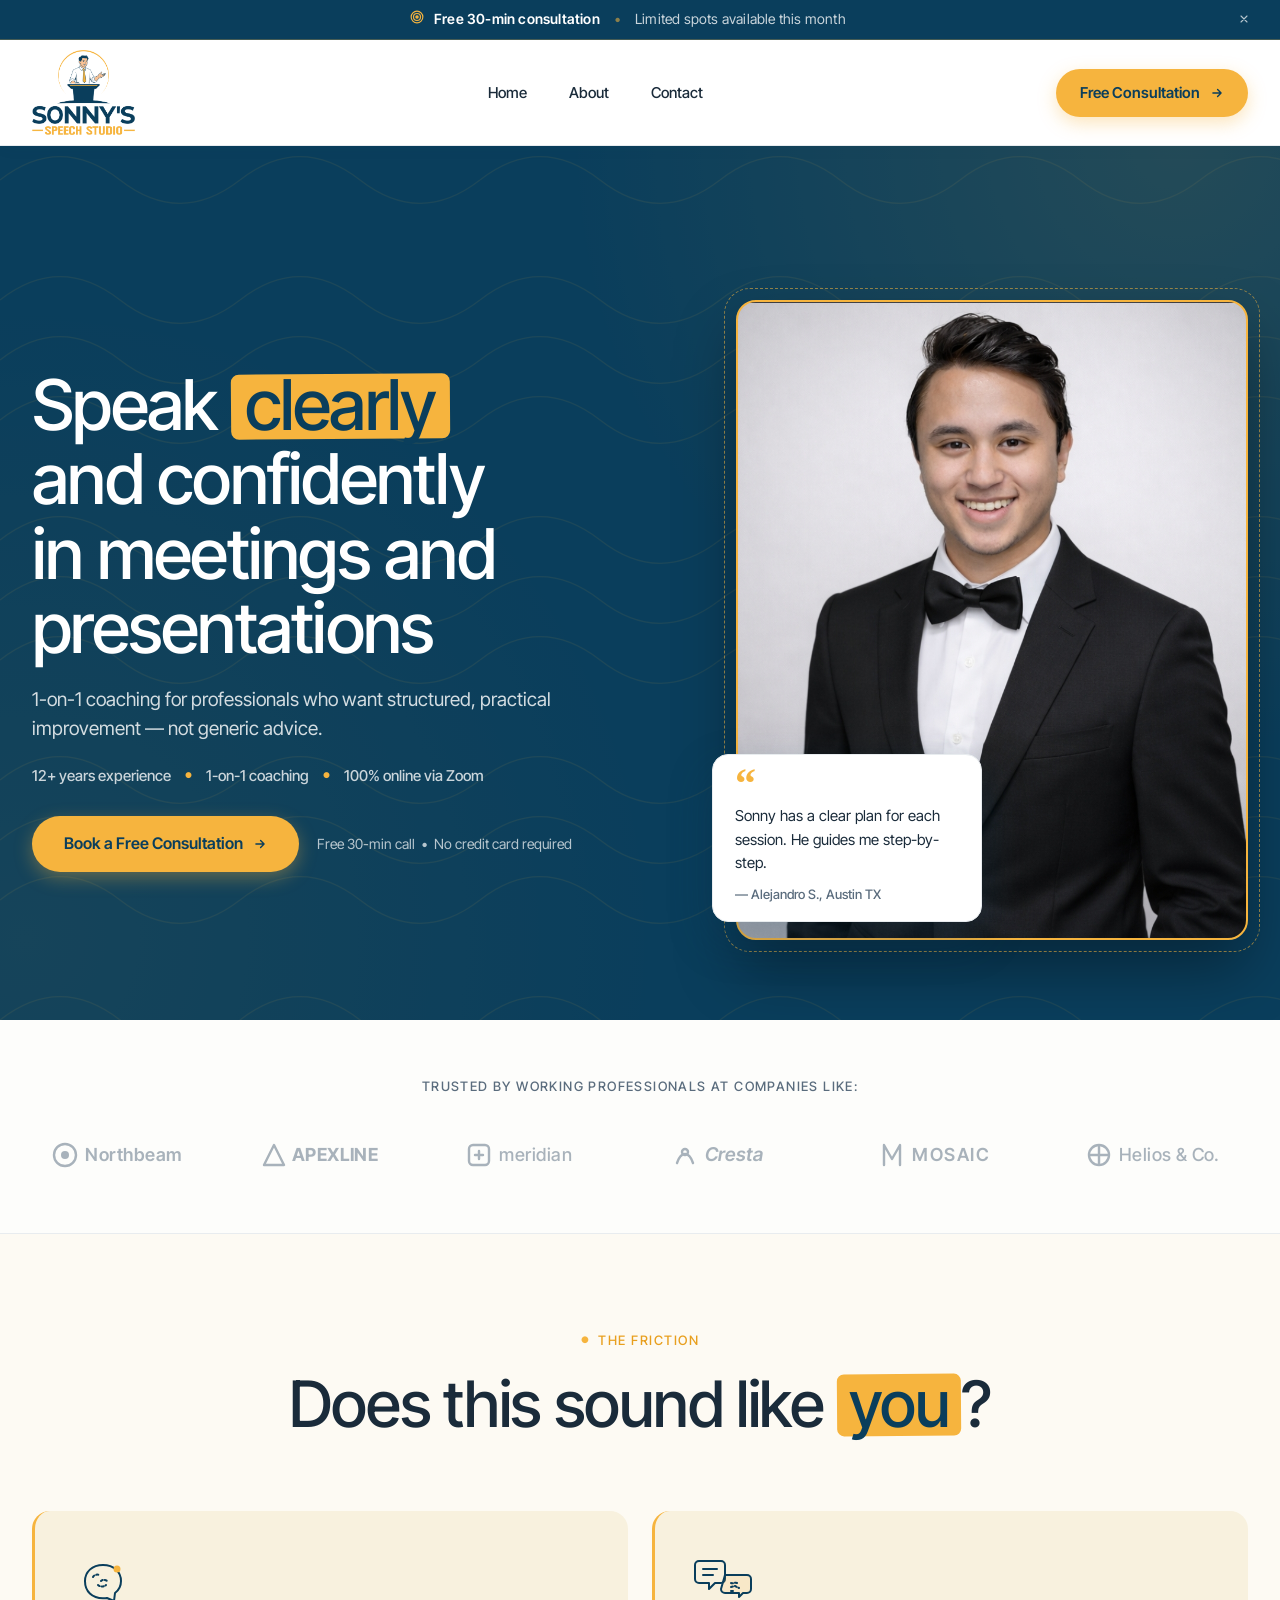
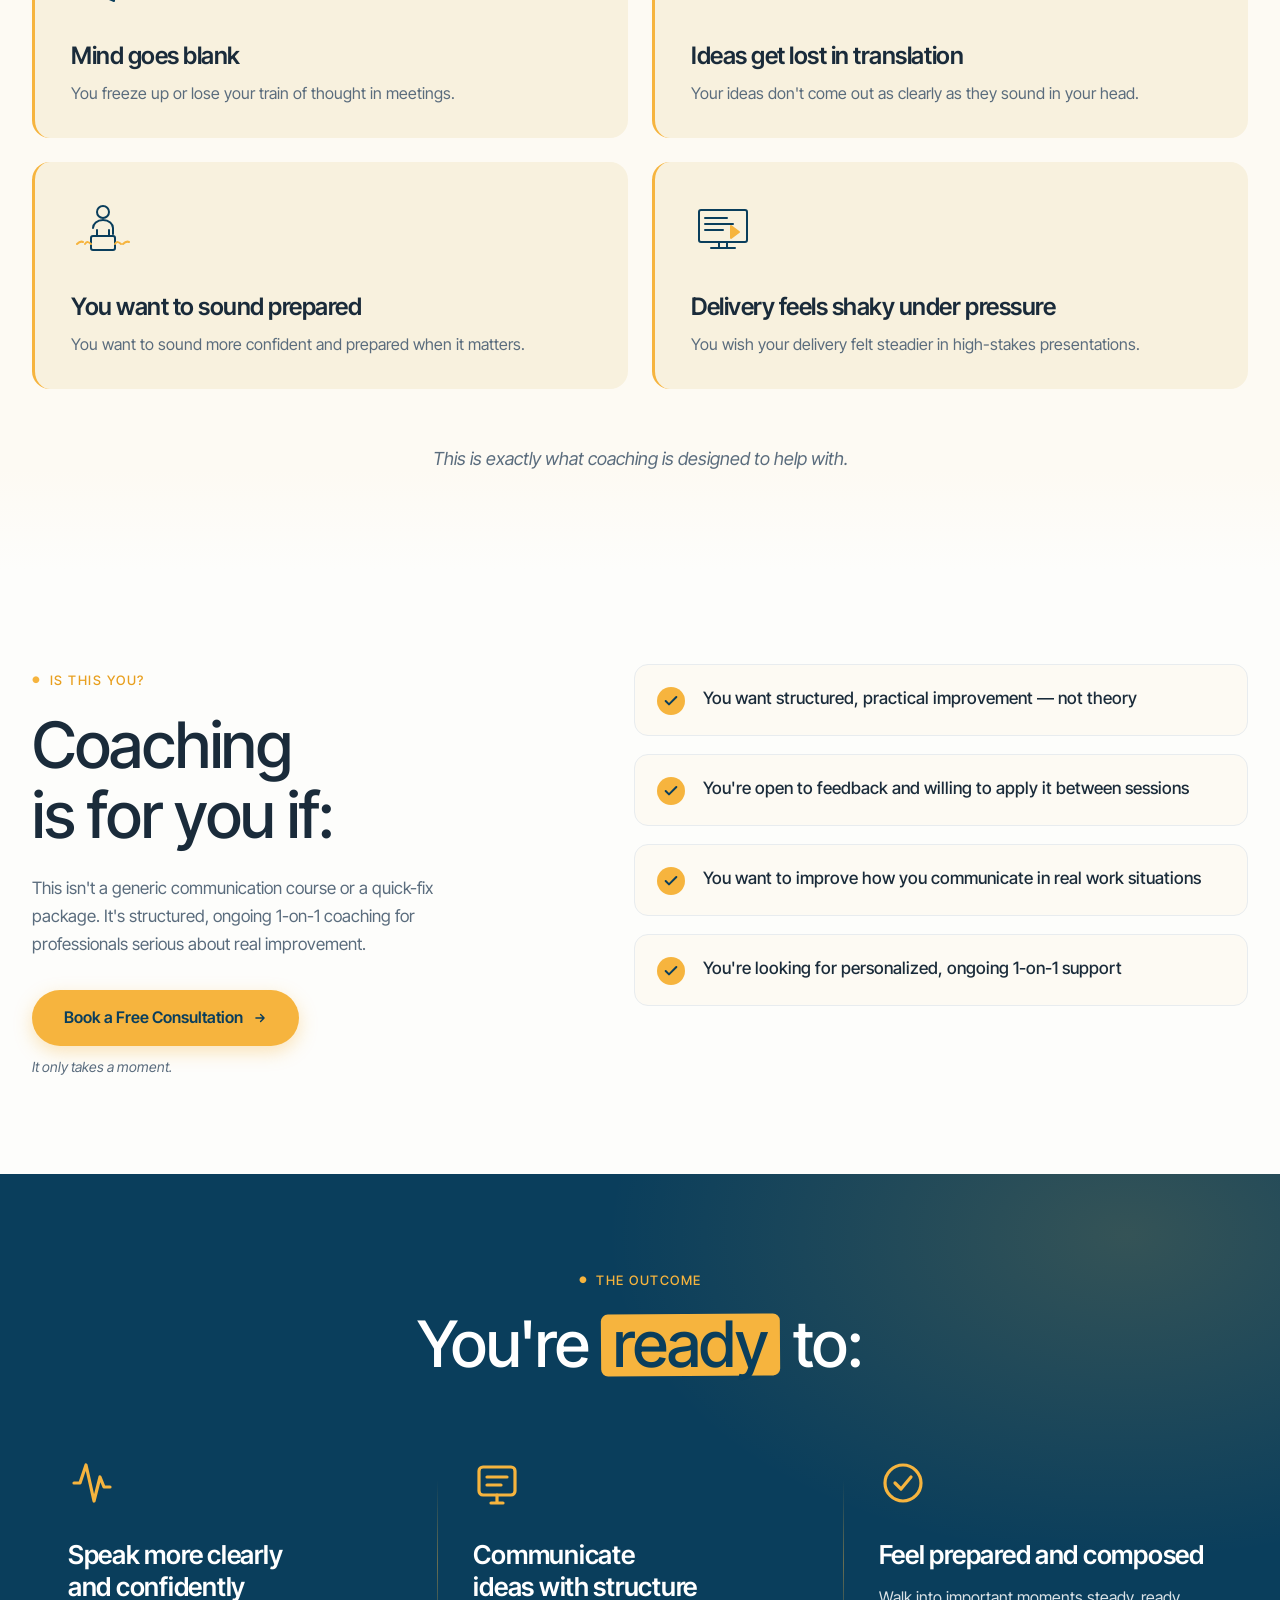
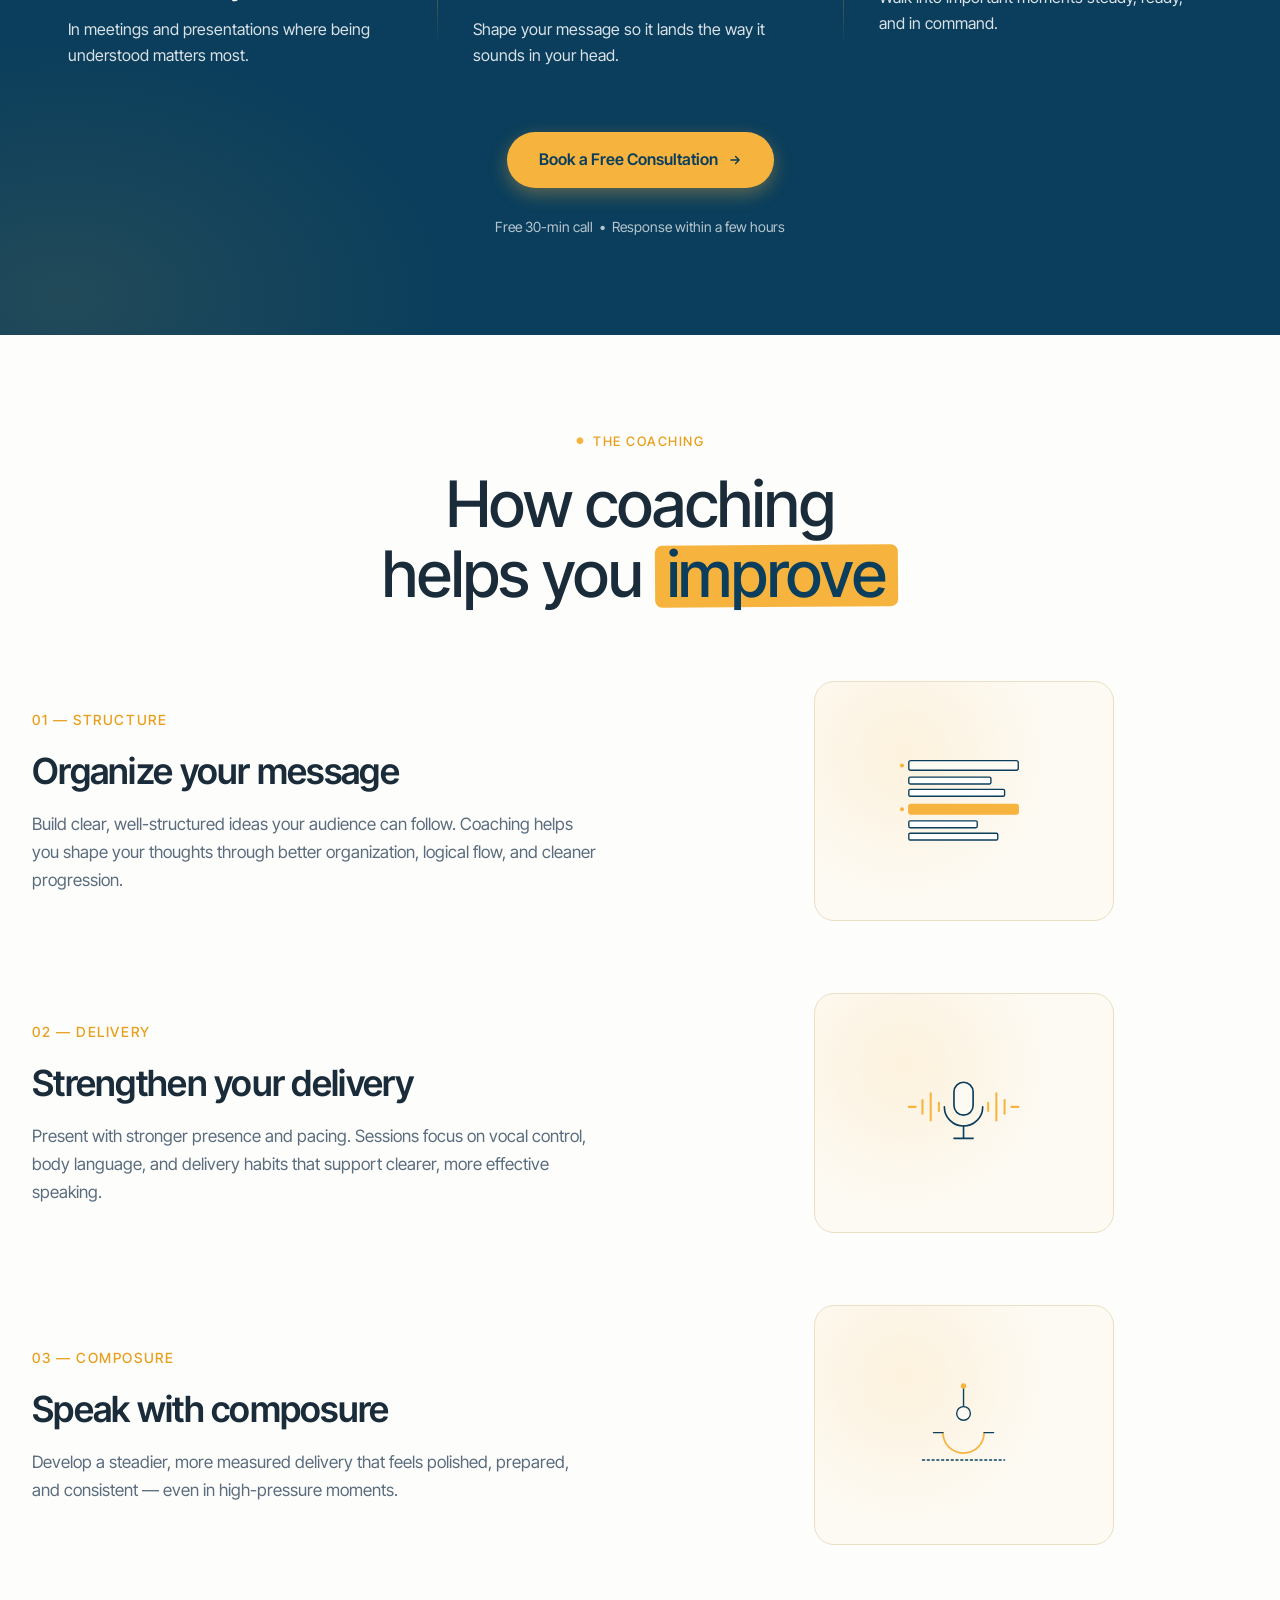
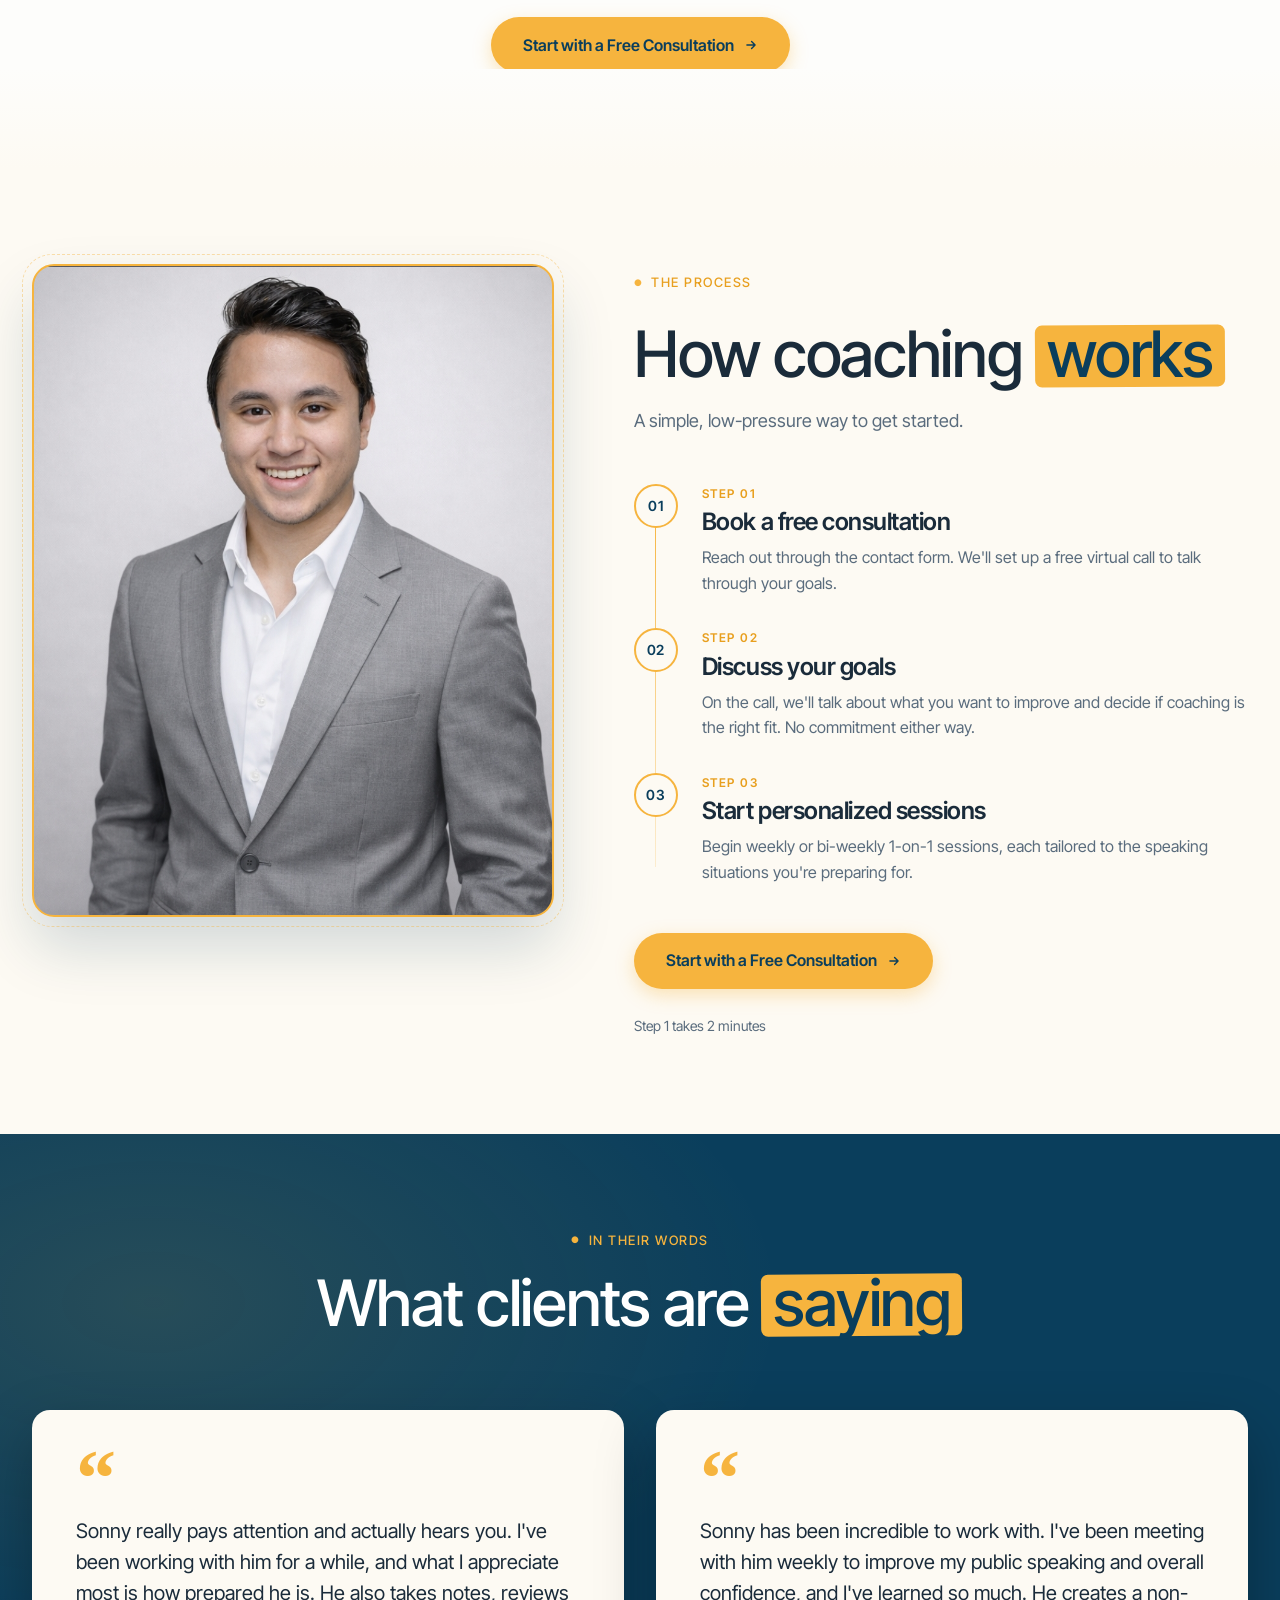
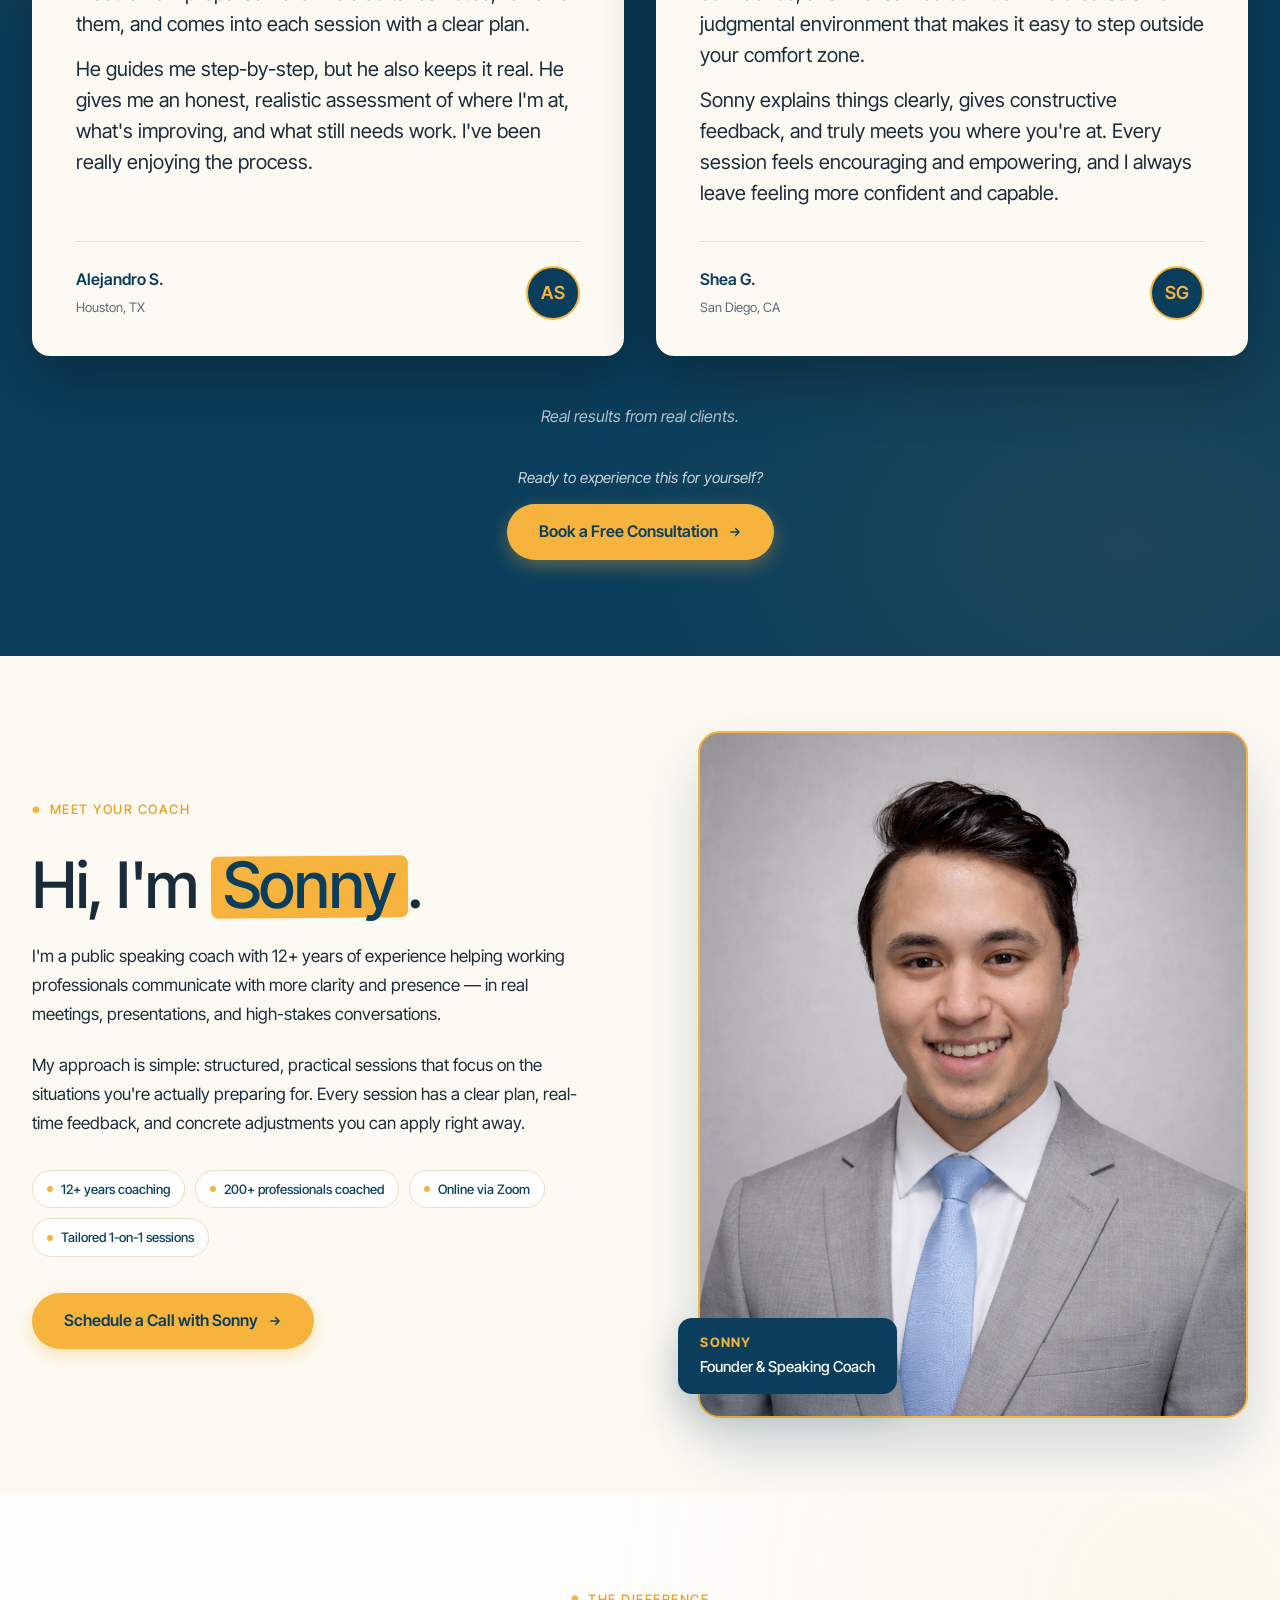
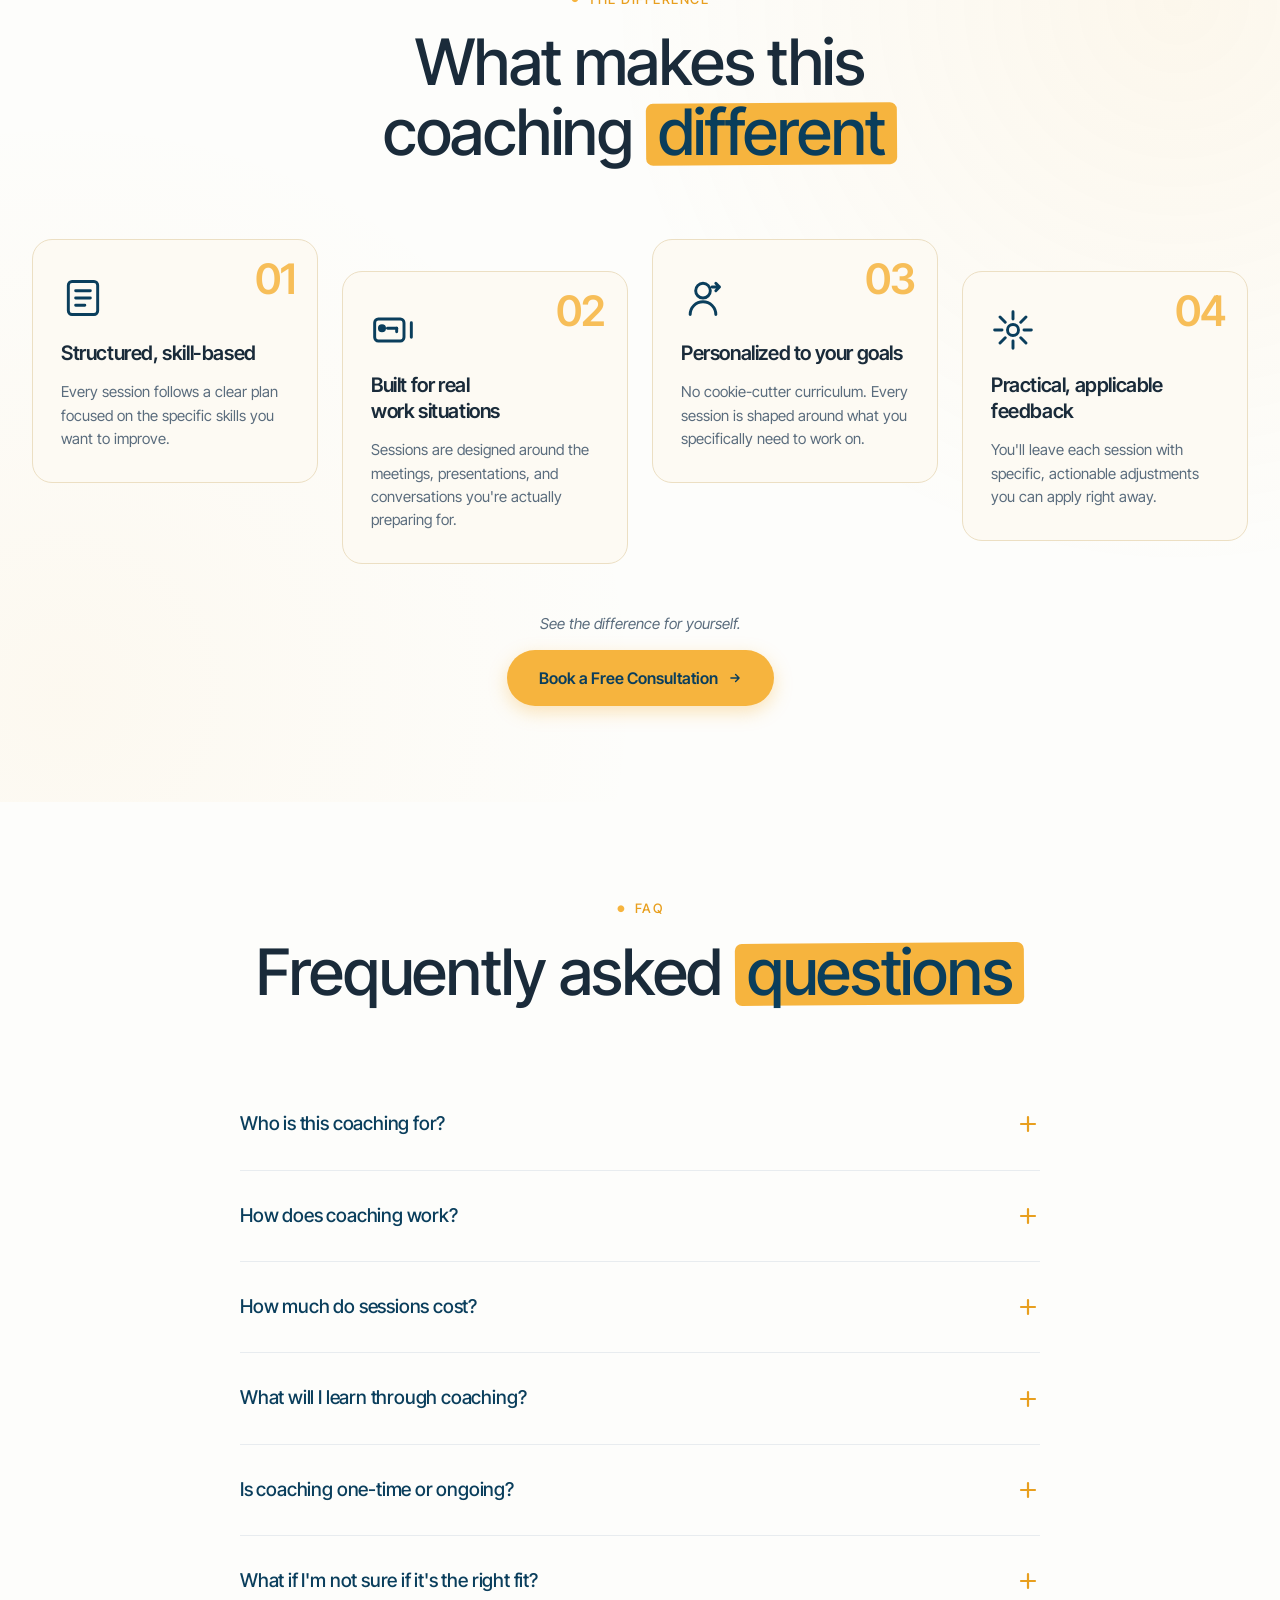
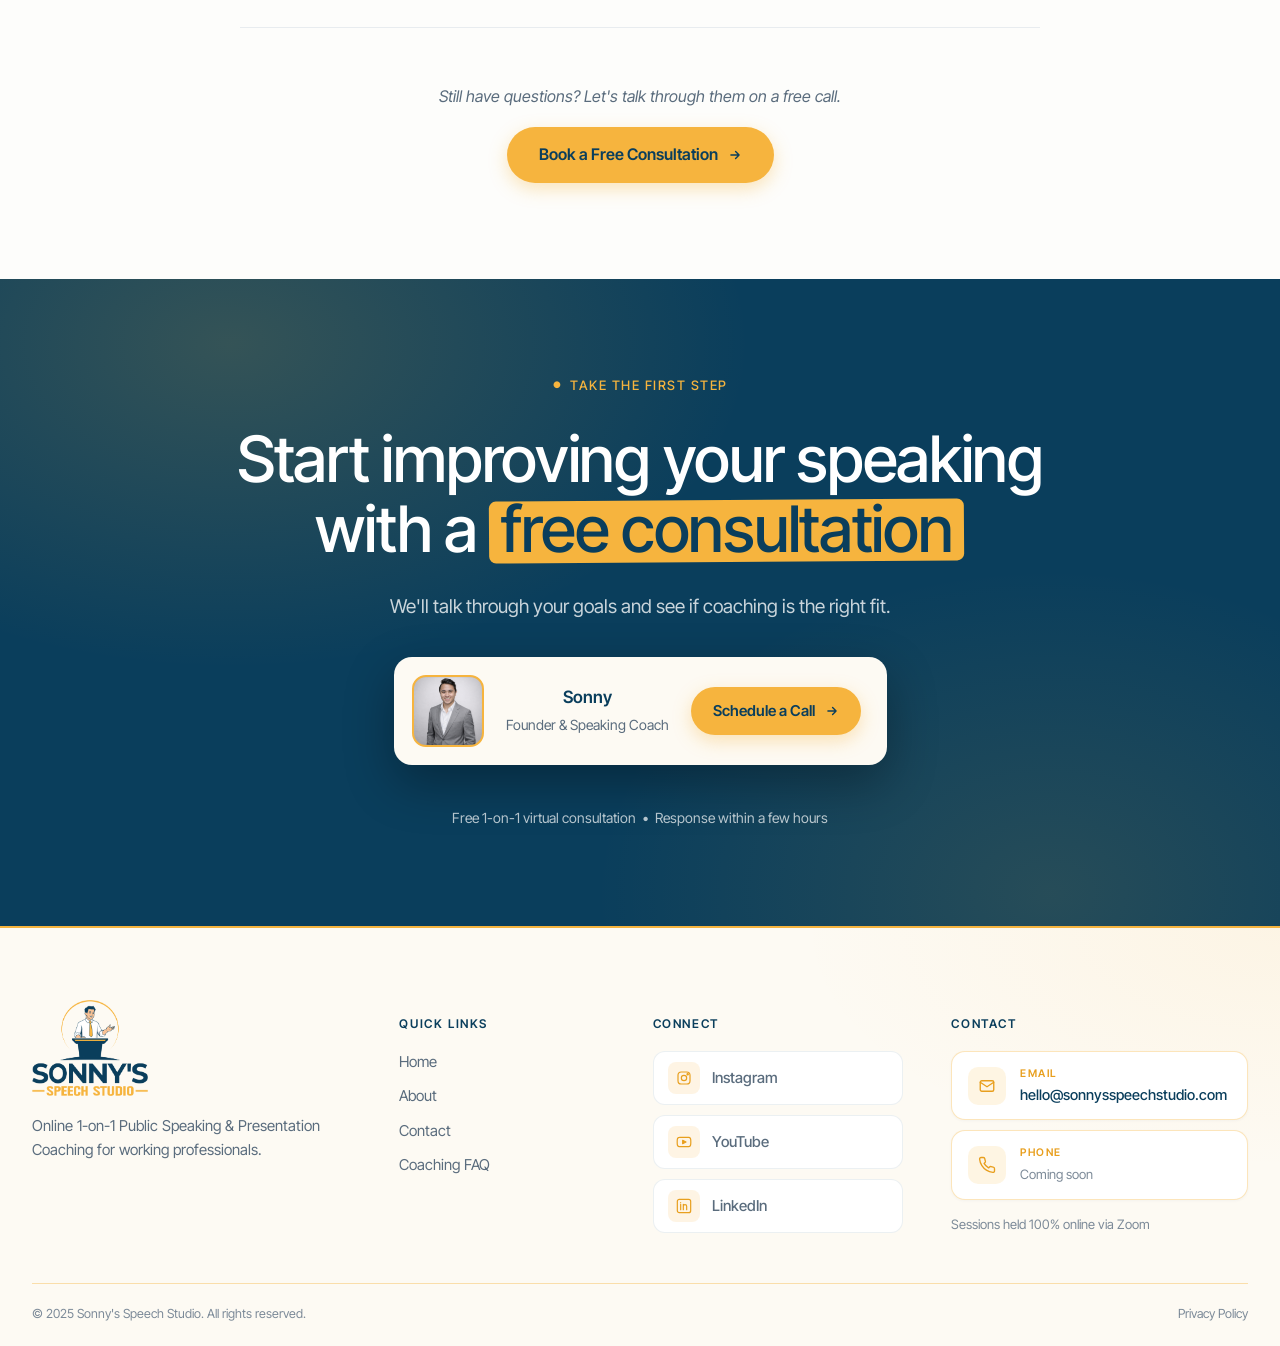
==== index.html @ c54df138 "Scope wrap top padding to hero only; add no-cache meta tags Co-Authored-By: Claude Opus 4.7 <noreply" ====
<!doctype html>
<html lang="en">
<head>
<meta charset="utf-8" />
<meta name="viewport" content="width=device-width, initial-scale=1" />
<meta http-equiv="Cache-Control" content="no-cache, no-store, must-revalidate" />
<meta http-equiv="Pragma" content="no-cache" />
<meta http-equiv="Expires" content="0" />
<title>Sonny's Speech Studio — 1-on-1 Online Public Speaking Coaching</title>
<meta name="description" content="1-on-1 online public speaking coaching for working professionals. Structured, practical sessions over Zoom. Book a free consultation." />

<!-- Favicons -->
<link rel="icon" type="image/png" href="assets/logo.png" />
<link rel="shortcut icon" type="image/png" href="assets/logo.png" />
<link rel="apple-touch-icon" href="assets/logo.png" />

<!-- Open Graph / Facebook -->
<meta property="og:type" content="website" />
<meta property="og:site_name" content="Sonny's Speech Studio" />
<meta property="og:title" content="Sonny's Speech Studio — 1-on-1 Online Public Speaking Coaching" />
<meta property="og:description" content="Speak clearly and confidently in meetings and presentations. 1-on-1 online coaching for professionals — structured, practical, 100% online via Zoom. Book a free 30-min consultation." />
<meta property="og:image" content="assets/sonny-tux.jpg" />
<meta property="og:image:width" content="1200" />
<meta property="og:image:height" content="630" />
<meta property="og:image:alt" content="Sonny — public speaking coach" />
<meta property="og:url" content="https://sonnysspeechstudio.com/" />

<!-- Twitter -->
<meta name="twitter:card" content="summary_large_image" />
<meta name="twitter:title" content="Sonny's Speech Studio — 1-on-1 Online Public Speaking Coaching" />
<meta name="twitter:description" content="Speak clearly and confidently in meetings and presentations. 1-on-1 online coaching for professionals — book a free 30-min consultation." />
<meta name="twitter:image" content="assets/sonny-tux.jpg" />
<meta name="twitter:image:alt" content="Sonny — public speaking coach" />

<meta name="theme-color" content="#0a3e5c" />

<link rel="preconnect" href="https://fonts.googleapis.com" />
<link rel="preconnect" href="https://fonts.gstatic.com" crossorigin />
<link href="https://fonts.googleapis.com/css2?family=Inter+Tight:wght@400;500;600;700&display=swap" rel="stylesheet" />
<style>
  /* ========================================================
     TOKENS
     ======================================================== */
  :root{
    --navy:#0a3e5c;
    --navy-deep:#072e45;
    --navy-warm:#0d425f;
    --gold:#f6b43e;
    --gold-deep:#e89f1e;
    --gold-soft:#fbd58a;
    --white:#fdfdfb;
    --cream:#fdfaf3;
    --cream-warm:#f8f1de;
    --text:#1a2b3a;
    --muted:#5a6c7d;
    --border:#e8ecef;
    --border-warm:#ecdfc3;
    --shadow-sm:0 1px 2px rgba(10,62,92,.05), 0 4px 14px rgba(10,62,92,.05);
    --shadow-md:0 6px 18px rgba(10,62,92,.08), 0 18px 50px rgba(10,62,92,.07);
    --shadow-lg:0 30px 70px rgba(10,62,92,.18);
    --radius:18px;
    --radius-lg:22px;
    --container:1280px;
    --section-py:96px;
  }

  /* ========================================================
     RESET / BASE
     ======================================================== */
  *{box-sizing:border-box}
  html{scroll-behavior:smooth}
  body{
    margin:0;
    font-family:"Inter Tight", Arial, sans-serif;
    color:var(--text);
    background:var(--white);
    font-size:17px;
    line-height:1.6;
    -webkit-font-smoothing:antialiased;
    text-rendering:optimizeLegibility;
  }
  img{max-width:100%;display:block}
  a{color:inherit;text-decoration:none}
  button{font-family:inherit;cursor:pointer;border:none;background:none;color:inherit}

  .wrap{max-width:var(--container);margin:0 auto;padding:0 32px;position:relative}
  .hero .wrap{padding-top:100px}
  section{padding:var(--section-py) 0;position:relative}
  .full-bleed{width:100vw;margin-left:calc(50% - 50vw);margin-right:calc(50% - 50vw)}

  /* Soft section-to-section transitions */
  .fade-to-cream{height:100px;background:linear-gradient(to bottom, var(--white), var(--cream));margin-top:-100px;margin-bottom:-1px;position:relative;z-index:1}
  .fade-to-white{height:100px;background:linear-gradient(to bottom, var(--cream), var(--white));margin-top:-100px;margin-bottom:-1px;position:relative;z-index:1}
  .fade-from-navy{height:80px;background:linear-gradient(to bottom, var(--navy), var(--white));margin-top:-1px;position:relative;z-index:1}
  .fade-to-navy{height:80px;background:linear-gradient(to bottom, var(--white), var(--navy));margin-bottom:-1px;position:relative;z-index:1}

  /* ========================================================
     TYPOGRAPHY
     ======================================================== */
  h1,h2,h3{font-weight:500;letter-spacing:-0.02em;color:var(--text);margin:0;text-wrap:balance}
  h1{font-size:70px;line-height:1.06;letter-spacing:-0.025em}
  h2{font-size:64px;line-height:70px}
  h3{font-size:32px;line-height:40px}
  p{margin:0}

  .eyebrow{
    display:inline-flex;align-items:center;gap:8px;
    font-size:13px;font-weight:500;color:var(--gold-deep);
    text-transform:uppercase;letter-spacing:1.5px;
  }
  .eyebrow::before{content:"●";color:var(--gold);font-size:9px}
  .eyebrow.on-navy{color:var(--gold)}
  .eyebrow.on-navy::before{color:var(--gold)}

  /* The signature gold highlight block behind key words */
  .hl{
    position:relative;display:inline-block;
    color:var(--navy);
    padding:2px 10px;
    z-index:0;
    isolation:isolate;
  }
  .hl::before{
    content:"";position:absolute;inset:6% 0 6% 0;
    background:var(--gold);
    border-radius:6px;
    z-index:-1;
    transform:rotate(-0.4deg);
  }
  h1 .hl{padding:0 14px}
  h1 .hl::before{inset:8% 0 4% 0;border-radius:8px}
  h2 .hl{padding:0 12px}
  h2 .hl::before{inset:8% 0 4% 0;border-radius:7px}
  /* When highlight sits inside a navy headline, force navy text on gold */
  .on-navy .hl{color:var(--navy)}

  /* Section header common */
  .section-head{display:flex;flex-direction:column;align-items:center;gap:18px;max-width:840px;margin:0 auto 72px;text-align:center}
  .section-head.left{align-items:flex-start;text-align:left;margin:0 0 64px}
  .section-head .lead{color:var(--muted);font-size:18px;line-height:1.6;max-width:680px}
  .section-head.left .lead{margin-left:0}
  .section-head.on-navy h2{color:#fff}
  .section-head.on-navy .lead{color:rgba(255,255,255,.78)}

  /* ========================================================
     BUTTONS — gold pill, consistent everywhere
     ======================================================== */
  .btn{
    display:inline-flex;align-items:center;gap:10px;
    background:var(--gold);color:var(--navy);
    font-weight:600;font-size:16px;
    padding:0 32px;height:56px;
    border-radius:999px;
    transition:transform .2s ease, background .2s ease, box-shadow .2s ease;
    box-shadow:0 6px 18px rgba(246,180,62,.35);
    white-space:nowrap;
  }
  .btn:hover{background:var(--gold-deep);transform:scale(1.02);box-shadow:0 10px 24px rgba(246,180,62,.4)}
  .btn .arrow{transition:transform .2s ease}
  .btn:hover .arrow{transform:translateX(3px)}
  .btn-ghost{
    display:inline-flex;align-items:center;gap:8px;
    color:var(--navy);font-weight:500;font-size:15px;
    padding:14px 22px;border-radius:999px;
    transition:background .2s ease;
  }
  .btn-ghost:hover{background:rgba(246,180,62,.12)}
  .btn-ghost.on-navy{color:#fff}
  .btn-ghost.on-navy:hover{background:rgba(246,180,62,.18)}

  .reassure{font-size:14px;color:var(--muted);margin-top:14px}
  .reassure.on-navy{color:rgba(255,255,255,.7)}

  /* ========================================================
     ANNOUNCEMENT BAR
     ======================================================== */
  .announce{
    position:fixed;top:0;left:0;right:0;z-index:60;
    background:var(--navy);color:#fff;
    height:40px;
    display:flex;align-items:center;justify-content:center;
    font-size:14px;letter-spacing:.2px;
    border-bottom:1px solid rgba(246,180,62,.25);
    transition:transform .3s ease;
  }
  .announce.hidden{transform:translateY(-100%)}
  .announce-inner{
    max-width:var(--container);width:100%;
    padding:0 56px 0 32px;position:relative;
    display:flex;align-items:center;justify-content:center;gap:10px;
  }
  .announce .pin{color:var(--gold);font-size:14px}
  .announce strong{font-weight:600;color:#fff}
  .announce .sep{color:rgba(246,180,62,.55);margin:0 4px}
  .announce .muted{color:rgba(255,255,255,.78)}
  .announce .close{
    position:absolute;right:24px;top:50%;transform:translateY(-50%);
    width:24px;height:24px;border-radius:50%;
    color:rgba(255,255,255,.7);
    display:inline-flex;align-items:center;justify-content:center;
    transition:background .2s ease, color .2s ease;
  }
  .announce .close:hover{background:rgba(255,255,255,.08);color:#fff}

  /* ========================================================
     HEADER
     ======================================================== */
  .site-header{
    position:fixed;top:40px;left:0;right:0;z-index:50;
    background:#fff;
    border-bottom:1px solid var(--border);
    box-shadow:0 1px 16px rgba(10,62,92,.05);
    transition:top .3s ease;
  }
  body.announce-closed .site-header{top:0}
  .site-header .nav-links a{color:var(--text)}
  .site-header .nav-links a:hover{background:rgba(246,180,62,.18)}
  .header-inner{
    max-width:var(--container);margin:0 auto;padding:10px 32px;
    display:flex;align-items:center;justify-content:space-between;gap:24px;
  }
  .brand{display:flex;align-items:center}
  .brand img{height:85px;width:auto;display:block}
  .nav-links{display:flex;align-items:center;gap:6px}
  .nav-links a{
    padding:10px 18px;border-radius:999px;
    font-size:15px;font-weight:500;color:var(--navy);
    transition:background .2s ease, color .2s ease;
  }
  .nav-links a:hover{background:rgba(246,180,62,.18);color:var(--navy)}
  .nav-cta .btn{height:48px;font-size:15px;padding:0 24px}

  /* ========================================================
     1 — HERO (navy)
     ======================================================== */
  .hero{
    min-height:100vh;
    padding-top:200px;padding-bottom:80px;
    background:var(--navy);
    display:flex;align-items:center;
    color:#fff;
    position:relative;
    overflow:hidden;
  }
  /* Subtle gold wavy line pattern on navy */
  .hero::before{
    content:"";position:absolute;inset:0;
    background-image:
      radial-gradient(circle at 92% 14%, rgba(246,180,62,.22), transparent 42%),
      radial-gradient(circle at 2% 92%, rgba(246,180,62,.10), transparent 42%),
      url("data:image/svg+xml;utf8,<svg xmlns='http://www.w3.org/2000/svg' width='180' height='180' viewBox='0 0 180 180'><path d='M0 90 Q45 55 90 90 T180 90' fill='none' stroke='%23f6b43e' stroke-width='1' opacity='0.16'/><path d='M0 135 Q45 100 90 135 T180 135' fill='none' stroke='%23f6b43e' stroke-width='1' opacity='0.16'/><path d='M0 45 Q45 10 90 45 T180 45' fill='none' stroke='%23f6b43e' stroke-width='1' opacity='0.16'/></svg>");
    background-size:auto, auto, 240px 240px;
    opacity:.5;
    pointer-events:none;
  }
  .hero-grid{
    display:grid;grid-template-columns:1.25fr 1fr;
    gap:64px;align-items:center;
    position:relative;z-index:1;
  }
  .hero-content{display:flex;flex-direction:column;gap:20px;max-width:720px}
  .hero h1{color:#fff}
  .hero .sub{font-size:19px;line-height:1.55;color:rgba(255,255,255,.82);max-width:560px}
  .hero .stars-row .label{color:#fff}
  .hero .hero-trust{color:rgba(255,255,255,.78)}
  .hero .hero-cta .reassure{color:rgba(255,255,255,.7)}
  .hero-trust{
    display:flex;align-items:center;gap:14px;flex-wrap:wrap;
    color:var(--muted);font-size:15px;font-weight:500;
  }
  .hero-trust .dot{color:var(--gold);font-size:8px}
  .stars-row{
    display:flex;align-items:center;gap:12px;
    padding-top:6px;
  }
  .stars{display:inline-flex;gap:2px}
  .star{width:18px;height:18px;color:var(--gold)}
  .stars-row .label{font-size:15px;color:var(--text);font-weight:500}
  .stars-row .label b{font-weight:600}
  .hero-cta{display:flex;align-items:center;gap:18px;flex-wrap:wrap;margin-top:8px}
  .hero-cta .reassure{margin-top:0}

  .hero-photo-col{position:relative;display:flex;justify-content:right}
  .hero-photo{
    width:100%;max-width:520px;aspect-ratio:4/5;
    border-radius:20px;
    border:2px solid var(--gold);
    box-shadow:0 30px 60px rgba(0,0,0,.35);
    background-image:url("assets/sonny-tux.jpg");
    background-size:cover;background-position:center 22%;
    position:relative;
  }
  .hero-photo::after{
    content:"";position:absolute;inset:-14px;
    border-radius:26px;border:1px dashed rgba(246,180,62,.55);
    pointer-events:none;
  }
  .hero-quote{
    position:absolute;left:-24px;bottom:18px;
    background:#fff;border-radius:16px;
    box-shadow:0 18px 44px rgba(10,62,92,.28);
    padding:18px 22px 16px;
    max-width:270px;
    border:1px solid var(--border);
  }
  .hero-quote .qmark{
    font-family:Georgia, serif;color:var(--gold);
    font-size:42px;line-height:0.5;font-weight:700;
    display:block;margin-bottom:10px;
  }
  .hero-quote p{font-size:15px;line-height:1.55;color:var(--text)}
  .hero-quote cite{
    display:block;margin-top:10px;font-style:normal;
    font-size:13px;color:var(--muted);font-weight:500;
  }

  /* ========================================================
     1.5 — SOCIAL PROOF STRIP (logo grid)
     ======================================================== */
  .strip{
    padding:56px 0;
    background:var(--white);
    border-bottom:1px solid var(--border);
  }
  .strip-head{
    text-align:center;
    color:var(--muted);font-size:13px;font-weight:500;
    text-transform:uppercase;letter-spacing:1.4px;
    margin-bottom:36px;
  }
  .logo-row{
    display:grid;grid-template-columns:repeat(6, 1fr);
    gap:24px;align-items:center;
  }
  .logo-mark{
    display:flex;align-items:center;justify-content:center;
    height:44px;
    color:#9aa6b0;
    opacity:.85;
    transition:opacity .2s ease, color .2s ease;
  }
  .logo-mark:hover{opacity:1;color:var(--navy)}
  .logo-mark svg{height:100%;width:auto;max-width:160px}

  /* ========================================================
     2 — PROBLEM
     ======================================================== */
  .problem{background:var(--cream)}
  .problem-grid{
    display:grid;grid-template-columns:repeat(2, 1fr);gap:24px;
    margin-top:8px;
  }
  .pain{
    background:var(--cream-warm);
    border-radius:var(--radius);
    padding:36px 36px 32px;
    position:relative;
    border-left:3px solid var(--gold);
    transition:transform .25s ease, box-shadow .25s ease;
  }
  .pain:hover{transform:translateY(-4px);box-shadow:var(--shadow-md)}
  .pain-icon{
    width:64px;height:64px;color:var(--navy);
    margin-bottom:22px;
  }
  .pain h3{font-size:24px;line-height:30px;font-weight:600;margin-bottom:10px}
  .pain p{font-size:16px;color:var(--muted);line-height:1.55}
  .closer{
    text-align:center;margin-top:56px;
    font-style:italic;color:var(--muted);font-size:18px;
  }

  /* ========================================================
     3 — AUDIENCE FIT
     ======================================================== */
  .fit{background:var(--white)}
  .fit-grid{display:grid;grid-template-columns:0.85fr 1fr;gap:80px;align-items:flex-start}
  .fit-left h2{margin-bottom:24px}
  .fit-left .lead{font-size:17px;line-height:1.65;color:var(--muted);max-width:420px}
  .fit-cta{margin-top:32px;display:flex;flex-direction:column;align-items:flex-start;gap:10px}
  .fit-cta .ask{font-style:italic;color:var(--muted);font-size:14px}
  .fit-list{list-style:none;padding:0;margin:0;display:flex;flex-direction:column;gap:18px}
  .fit-list li{
    display:flex;align-items:flex-start;gap:18px;
    padding:20px 22px;
    background:var(--cream);border-radius:14px;
    border:1px solid var(--border);
  }
  .fit-list .check{
    flex-shrink:0;width:28px;height:28px;border-radius:50%;
    background:var(--gold);color:var(--navy);
    display:inline-flex;align-items:center;justify-content:center;
    margin-top:2px;
  }
  .fit-list .check svg{width:16px;height:16px}
  .fit-list span.txt{font-size:17px;line-height:1.55;color:var(--text);font-weight:500}

  /* ========================================================
     4 — YOU'RE READY TO (navy)
     ======================================================== */
  .ready{
    background:var(--navy);
    color:#fff;
    min-height:700px;
    display:flex;align-items:center;
    position:relative;overflow:hidden;
  }
  .ready::before{
    content:"";position:absolute;inset:0;
    background:
      radial-gradient(800px 500px at 88% 8%, rgba(246,180,62,.18), transparent 65%),
      radial-gradient(600px 400px at 5% 95%, rgba(246,180,62,.10), transparent 65%);
    pointer-events:none;
  }
  .ready .wrap{position:relative;z-index:1}
  .ready-cols{
    display:grid;grid-template-columns:repeat(3, 1fr);
    gap:0;
    margin:80px 0 64px;
  }
  .ready-col{
    padding:0 36px;
    position:relative;
  }
  .ready-col + .ready-col::before{
    content:"";position:absolute;left:0;top:10%;bottom:10%;
    width:1px;background:linear-gradient(to bottom, transparent, rgba(246,180,62,.4), transparent);
  }
  .ready-icon{width:48px;height:48px;color:var(--gold);margin-bottom:24px}
  .ready-col h3{color:#fff;font-size:26px;line-height:32px;font-weight:600;margin-bottom:14px;letter-spacing:-0.01em}
  .ready-col p{color:rgba(255,255,255,.85);font-size:16px;line-height:1.6}
  .ready-cta{display:flex;flex-direction:column;align-items:center;gap:14px}

  /* ========================================================
     5 — HOW COACHING HELPS (zigzag)
     ======================================================== */
  .helps{background:var(--white);overflow:hidden}
  .zig{
    display:grid;grid-template-columns:1fr 1fr;
    gap:80px;align-items:center;
    margin:72px 0;
  }
  .zig:first-of-type{margin-top:0}
  .zig:last-of-type{margin-bottom:32px}
  .zig.flip .zig-text{order:1}
  .zig.flip .zig-visual{order:2}
  .zig-text{display:flex;flex-direction:column;gap:18px}
  .zig-text .num{
    font-size:14px;font-weight:500;color:var(--gold-deep);
    letter-spacing:1.6px;text-transform:uppercase;
  }
  .zig-text h3{font-size:36px;line-height:42px;font-weight:600}
  .zig-text p{font-size:17px;line-height:1.65;color:var(--muted)}
  .zig-visual{
    aspect-ratio:5/4;
    max-width:300px;
    margin:0 auto;
    width:100%;
    background:var(--cream);
    border-radius:20px;
    display:flex;align-items:center;justify-content:center;
    border:1px solid var(--border-warm);
    position:relative;overflow:hidden;
  }
  .zig-visual::before{
    content:"";position:absolute;inset:0;
    background:radial-gradient(circle at 30% 30%, rgba(246,180,62,.12), transparent 55%);
  }
  .zig-visual svg{width:46%;height:46%;position:relative;z-index:1}
  .helps-cta{display:flex;justify-content:center;margin-top:32px}

  /* ========================================================
     6 — HOW IT WORKS (photo + timeline)
     ======================================================== */
  .works{background:var(--cream);overflow:hidden}
  .works-grid{display:grid;grid-template-columns:0.85fr 1fr;gap:80px;align-items:flex-start}
  .works-photo{
    width:100%;aspect-ratio:4/5;
    border-radius:22px;
    background-image:url("assets/sonny-no-tie.jpg");
    background-size:cover;background-position:center 18%;
    box-shadow:0 30px 60px rgba(10,62,92,.18);
    border:2px solid var(--gold);
    position:relative;
  }
  .works-photo::after{
    content:"";position:absolute;inset:-12px;
    border-radius:30px;border:1px dashed rgba(246,180,62,.4);
    pointer-events:none;
  }
  .works-right{padding-top:8px}
  .works-right .section-head{margin-bottom:48px}
  .timeline{
    position:relative;display:flex;flex-direction:column;gap:32px;
    padding-left:0;
  }
  .timeline::before{
    content:"";position:absolute;left:21px;top:18px;bottom:18px;
    width:1px;background:linear-gradient(to bottom, var(--gold), rgba(246,180,62,.2));
  }
  .step{display:grid;grid-template-columns:auto 1fr;gap:24px;align-items:flex-start;position:relative}
  .step-bullet{
    width:44px;height:44px;border-radius:50%;
    background:var(--cream);
    border:2px solid var(--gold);
    color:var(--navy);
    display:inline-flex;align-items:center;justify-content:center;
    font-weight:600;font-size:14px;letter-spacing:.5px;
    position:relative;z-index:1;
  }
  .step-body .step-num{
    font-size:12px;font-weight:600;color:var(--gold-deep);
    letter-spacing:1.5px;text-transform:uppercase;
    margin-bottom:4px;display:block;
  }
  .step-body h3{font-size:24px;line-height:30px;font-weight:600;margin-bottom:8px}
  .step-body p{font-size:16px;line-height:1.6;color:var(--muted)}
  .works-cta{margin-top:48px;display:flex;flex-direction:column;align-items:flex-start;gap:12px}

  /* ========================================================
     7 — TESTIMONIALS (navy, 2-up cream cards)
     ======================================================== */
  .voices{
    background:var(--navy);color:#fff;
    position:relative;overflow:hidden;
  }
  .voices::before{
    content:"";position:absolute;inset:0;
    background:
      radial-gradient(900px 500px at 12% 15%, rgba(246,180,62,.12), transparent 70%),
      radial-gradient(800px 500px at 88% 90%, rgba(246,180,62,.08), transparent 70%);
    pointer-events:none;
  }
  .voices .wrap{position:relative;z-index:1}
  .voices .section-head h2{color:#fff}

  .voice-grid-2{display:grid;grid-template-columns:repeat(2, 1fr);gap:32px}
  .v-card{
    background:var(--cream);color:var(--text);
    border-radius:18px;
    padding:48px 44px 36px;
    box-shadow:0 24px 60px rgba(0,0,0,.28);
    display:flex;flex-direction:column;
    position:relative;
  }
  .v-card .qmark{
    font-family:Georgia, serif;color:var(--gold);
    font-size:80px;line-height:0.5;font-weight:700;
    display:block;margin-bottom:18px;
  }
  .v-card blockquote{
    margin:0;font-size:20px;line-height:1.55;color:var(--text);
    font-weight:400;
    flex-grow:1;
  }
  .v-card blockquote p + p{margin-top:14px}
  .v-card .v-foot{
    margin-top:32px;padding-top:24px;
    border-top:1px solid rgba(246,180,62,.45);
    display:flex;align-items:center;justify-content:space-between;gap:16px;
  }
  .v-card .who b{display:block;color:var(--navy);font-weight:600;font-size:16px}
  .v-card .who span{color:var(--muted);font-size:13px}
  .v-card .avatar{
    width:54px;height:54px;border-radius:50%;
    background:var(--navy);
    color:var(--gold);
    display:inline-flex;align-items:center;justify-content:center;
    font-weight:600;font-size:18px;letter-spacing:.5px;
    border:2px solid var(--gold);
    flex-shrink:0;
  }
  .voices-foot{
    text-align:center;margin-top:48px;
    color:rgba(255,255,255,.7);font-style:italic;font-size:16px;
  }
  .voices-cta{
    margin-top:36px;display:flex;flex-direction:column;align-items:center;gap:14px;
  }
  .voices-cta .ask{
    color:rgba(255,255,255,.78);font-style:italic;font-size:15px;margin:0;
  }
  .diff-cta{
    margin-top:48px;display:flex;flex-direction:column;align-items:center;gap:14px;
  }
  .diff-cta .ask{
    color:var(--muted);font-style:italic;font-size:15px;margin:0;
  }

  /* ========================================================
     8 — MEET SONNY
     ======================================================== */
  .meet{background:var(--cream);padding:calc(var(--section-py) * 0.78) 0}
  .meet-grid{display:grid;grid-template-columns:1fr 0.95fr;gap:88px;align-items:center}
  .meet-left{display:flex;flex-direction:column;gap:22px;max-width:560px}
  .meet-left h2{font-size:64px;line-height:70px}
  .meet-left p{font-size:17px;line-height:1.7;color:var(--text)}
  .meet-cred{
    display:flex;flex-wrap:wrap;gap:10px;margin-top:10px;
  }
  .meet-cred .chip{
    display:inline-flex;align-items:center;gap:8px;
    padding:8px 14px;
    background:#fff;border:1px solid var(--border-warm);
    border-radius:999px;
    font-size:13px;font-weight:500;color:var(--navy);
  }
  .meet-cred .chip::before{content:"";width:6px;height:6px;border-radius:50%;background:var(--gold)}
  .meet-photo-wrap{position:relative}
  .meet-photo{
    aspect-ratio:4/5;
    background-image:url("assets/sonny-tie.png");
    background-size:cover;background-position:center 18%;
    border-radius:22px;
    box-shadow:0 30px 60px rgba(10,62,92,.18);
    border:2px solid var(--gold);
  }
  .meet-photo-tag{
    position:absolute;left:-20px;bottom:24px;
    background:var(--navy);color:#fff;
    padding:14px 22px;border-radius:14px;
    box-shadow:0 18px 40px rgba(10,62,92,.25);
  }
  .meet-photo-tag b{display:block;color:var(--gold);font-size:13px;letter-spacing:1.2px;text-transform:uppercase}
  .meet-photo-tag span{font-size:15px;font-weight:500}

  /* ========================================================
     9 — DIFFERENT (offset numbered cards)
     ======================================================== */
  .diff{
    background:var(--white);
    position:relative;overflow:hidden;
  }
  .diff::before{
    content:"";position:absolute;inset:0;
    background-image:
      radial-gradient(circle at 92% 12%, rgba(246,180,62,.08), transparent 40%),
      radial-gradient(circle at 5% 88%, rgba(246,180,62,.06), transparent 40%);
    pointer-events:none;
  }
  .diff .wrap{position:relative;z-index:1}
  .diff-grid{
    display:grid;grid-template-columns:repeat(4, 1fr);gap:24px;
    align-items:flex-start;
  }
  .diff-card{
    background:var(--cream);
    border:1px solid var(--border-warm);
    border-radius:20px;
    padding:36px 28px 32px;
    position:relative;
    transition:transform .25s ease, box-shadow .25s ease;
    display:flex;flex-direction:column;gap:14px;
  }
  .diff-card:hover{transform:translateY(-6px);box-shadow:var(--shadow-md)}
  .diff-card:nth-child(2){margin-top:32px}
  .diff-card:nth-child(3){margin-top:0}
  .diff-card:nth-child(4){margin-top:32px}
  .diff-num{
    position:absolute;top:18px;right:22px;
    font-size:42px;line-height:1;font-weight:600;
    color:var(--gold);letter-spacing:-0.02em;
    opacity:.85;
  }
  .diff-icon{width:44px;height:44px;color:var(--navy);margin-bottom:6px}
  .diff-card h3{font-size:20px;line-height:26px;font-weight:600}
  .diff-card p{font-size:15px;line-height:1.55;color:var(--muted)}

  /* ========================================================
     10 — FAQ
     ======================================================== */
  .faq{background:var(--white)}
  .faq-list{max-width:800px;margin:0 auto}
  details.qa{
    border-bottom:1px solid var(--border);
    padding:6px 0;
  }
  details.qa[open]{padding-bottom:14px}
  details.qa summary{
    list-style:none;cursor:pointer;
    display:flex;align-items:center;justify-content:space-between;gap:24px;
    padding:24px 0;
    font-size:19px;font-weight:500;color:var(--navy);
    letter-spacing:-0.01em;
    transition:color .2s ease;
  }
  details.qa summary::-webkit-details-marker{display:none}
  details.qa summary:hover{color:var(--gold-deep)}
  details.qa .pm{
    flex-shrink:0;width:24px;height:24px;
    color:var(--gold-deep);
    transition:transform .25s ease;
  }
  details.qa[open] .pm{transform:rotate(45deg)}
  details.qa .ans{
    color:var(--muted);font-size:16px;line-height:1.7;
    padding:2px 40px 14px 0;max-width:720px;
  }
  .faq-foot{
    text-align:center;margin-top:56px;
    display:flex;flex-direction:column;align-items:center;gap:18px;
  }
  .faq-foot .ask{font-style:italic;color:var(--muted);font-size:16px}

  /* ========================================================
     11 — FINAL CTA
     ======================================================== */
  .final{
    background:var(--navy);color:#fff;
    min-height:600px;display:flex;align-items:center;
    position:relative;overflow:hidden;
  }
  .final::before{
    content:"";position:absolute;inset:0;
    background:
      radial-gradient(800px 500px at 18% 10%, rgba(246,180,62,.18), transparent 65%),
      radial-gradient(700px 500px at 82% 95%, rgba(246,180,62,.12), transparent 65%);
    pointer-events:none;
  }
  .final .wrap{position:relative;z-index:1;text-align:center;display:flex;flex-direction:column;align-items:center;gap:28px}
  .final h2{color:#fff;max-width:980px}
  .final .sub{color:rgba(255,255,255,.78);font-size:19px;line-height:1.55;max-width:640px}

  .sonny-card{
    margin-top:8px;
    display:flex;align-items:center;gap:22px;
    background:var(--cream);
    border-radius:18px;
    padding:18px 26px 18px 18px;
    box-shadow:0 18px 50px rgba(0,0,0,.32);
  }
  .sonny-card .av{
    width:72px;height:72px;border-radius:14px;
    background-image:url("assets/sonny-no-tie.jpg");
    background-size:cover;background-position:center 18%;
    flex-shrink:0;
    border:2px solid var(--gold);
  }
  .sonny-card .who b{display:block;color:var(--navy);font-weight:600;font-size:17px}
  .sonny-card .who span{color:var(--muted);font-size:14px}
  .sonny-card .btn{height:48px;font-size:15px;padding:0 22px}

  /* ========================================================
     FOOTER (cream)
     ======================================================== */
  footer{
    background:#fdfaf3;
    color:var(--navy);
    padding:72px 0 22px;
    border-top:2px solid var(--gold);
    position:relative;overflow:hidden;
  }
  footer::before{
    content:"";position:absolute;inset:0;
    background:radial-gradient(800px 400px at 100% 0%, rgba(246,180,62,.08), transparent 60%);
    pointer-events:none;
  }
  footer .wrap{position:relative;z-index:1}
  .foot-grid{
    display:grid;grid-template-columns:1.4fr 0.9fr 1.1fr 1.3fr;
    gap:48px;
  }
  .foot-brand img{height:96px;width:auto;margin-bottom:18px;display:block}
  .foot-brand p{color:#5a6c7d;font-size:15px;line-height:1.6;max-width:300px;margin-bottom:0}
  .socials-list{display:flex;flex-direction:column;gap:10px}
  .socials-list a{
    display:flex;align-items:center;gap:12px;
    padding:10px 14px;border-radius:12px;
    background:#fff;border:1px solid rgba(10,62,92,.08);
    color:var(--navy);font-size:14.5px;font-weight:500;
    text-decoration:none;
    transition:transform .2s ease, border-color .2s ease, background .2s ease;
  }
  .socials-list a:hover{
    transform:translateY(-2px);
    border-color:var(--gold);
    background:#fffdf6;
    color:var(--navy);
  }
  .socials-list .s-ico{
    width:32px;height:32px;border-radius:8px;
    background:rgba(246,180,62,.14);
    color:var(--gold-deep);
    display:inline-flex;align-items:center;justify-content:center;
    flex-shrink:0;
  }
  .socials-list .s-ico svg{width:16px;height:16px}
  .foot-col h4{
    font-size:12px;font-weight:600;color:var(--navy);
    text-transform:uppercase;letter-spacing:1.6px;margin:14px 0 18px;
  }
  .foot-col ul{list-style:none;padding:0;margin:0;display:flex;flex-direction:column;gap:12px}
  .foot-col li, .foot-col a{color:#5a6c7d;font-size:15px;line-height:1.5;text-decoration:none}
  .foot-col a:hover{color:var(--gold-deep)}
  .foot-col a.contact-card{color:inherit}
  .foot-col a.contact-card:hover{color:inherit}
  .foot-col p.sm{color:#7c8a98;font-size:13px;margin-top:14px}

  .contact-card{
    display:flex;align-items:center;gap:14px;
    padding:14px 16px;
    background:#fff;
    border:1px solid rgba(246,180,62,.35);
    border-radius:14px;
    text-decoration:none;
    box-shadow:0 1px 3px rgba(10,62,92,.04);
    transition:transform .2s ease, box-shadow .2s ease, border-color .2s ease;
  }
  .contact-card + .contact-card{margin-top:10px}
  .contact-card:hover{
    transform:translateY(-2px);
    border-color:var(--gold);
    box-shadow:0 8px 20px rgba(10,62,92,.08);
  }
  .contact-card .c-ico{
    width:38px;height:38px;border-radius:10px;
    background:rgba(246,180,62,.14);
    color:var(--gold-deep);
    display:inline-flex;align-items:center;justify-content:center;
    flex-shrink:0;
  }
  .contact-card .c-ico svg{width:18px;height:18px}
  .contact-card .c-body{display:flex;flex-direction:column;gap:2px;min-width:0}
  .contact-card .c-label{
    font-size:10.5px;font-weight:600;color:var(--gold-deep);
    text-transform:uppercase;letter-spacing:1.4px;
  }
  .contact-card .c-val{
    color:var(--navy);font-weight:500;font-size:14.5px;
    overflow:hidden;text-overflow:ellipsis;white-space:nowrap;
  }
  .contact-card .c-val.sub{color:#7c8a98;font-weight:400;font-size:13px}

  .foot-bottom{
    margin-top:48px;padding-top:20px;
    border-top:1px solid rgba(246,180,62,.4);
    display:flex;justify-content:space-between;align-items:center;
    color:#7c8a98;font-size:12.5px;
  }
  .foot-bottom a{color:#7c8a98;text-decoration:none}
  .foot-bottom a:hover{color:var(--gold-deep)}

  /* ========================================================
     REVEAL
     ======================================================== */
  .reveal{opacity:0;transform:translateY(16px);transition:opacity .7s ease, transform .7s ease}
  .reveal.in{opacity:1;transform:none}

  /* ========================================================
     RESPONSIVE
     ======================================================== */
  @media (max-width:1100px){
    h2{font-size:50px;line-height:56px}
    :root{--section-py:80px}
    .hero-grid{gap:56px}
    .meet-grid{gap:56px}
    .works-grid{gap:56px}
    .fit-grid{gap:48px}
    .zig{gap:48px;margin:56px 0}
    .diff-grid{grid-template-columns:repeat(2, 1fr)}
    .diff-card:nth-child(2),.diff-card:nth-child(4){margin-top:0}
    .foot-grid{grid-template-columns:1fr 1fr;gap:36px}
    .logo-row{gap:18px}
  }
  @media (max-width:820px){
    :root{--section-py:64px}
    h2{font-size:40px;line-height:46px}
    h3{font-size:24px;line-height:30px}
    .nav-links{display:none}
    .nav-cta .btn{height:42px;font-size:14px;padding:0 18px}
    .brand img{height:72px}
    .header-inner{padding:0 24px}
    .announce{font-size:12px;height:auto;min-height:40px;padding:6px 0}
    .announce-inner{padding:0 44px 0 16px;flex-wrap:wrap;line-height:1.4}
    .announce .close{right:12px}
    .site-header{top:auto}
    .hero{min-height:auto;height:auto;padding:130px 0 72px;display:block}
    .hero-grid{grid-template-columns:1fr;gap:56px}
    .hero-photo{max-width:100%}
    .hero-quote{left:8px;right:8px;bottom:-28px;max-width:none}
    .logo-row{grid-template-columns:repeat(3,1fr);gap:24px 12px}
    .problem-grid{grid-template-columns:1fr}
    .fit-grid{grid-template-columns:1fr}
    .ready-cols{grid-template-columns:1fr;gap:48px;margin:48px 0}
    .ready-col{padding:0}
    .ready-col + .ready-col::before{display:none}
    .zig{grid-template-columns:1fr;gap:24px;margin:48px 0}
    .zig.flip .zig-text{order:0}
    .zig.flip .zig-visual{order:0}
    .zig-visual{max-width:280px}
    .works-grid{grid-template-columns:1fr;gap:48px}
    .voice-grid-2{grid-template-columns:1fr;gap:24px}
    .v-card{padding:36px 28px 28px}
    .v-card blockquote{font-size:17px}
    .meet-grid{grid-template-columns:1fr;gap:48px}
    .diff-grid{grid-template-columns:1fr}
    .meet-left h2{font-size:40px;line-height:46px}
    .foot-grid{grid-template-columns:1fr;gap:32px}
    .foot-bottom{flex-direction:column;gap:8px;text-align:center}
    .sonny-card{flex-direction:column;text-align:center;padding:22px}
  }

  /* Short viewports — keep hero above the fold */
  @media (min-width:821px) and (max-height:760px){
    .hero{padding-top:120px;padding-bottom:120px}
    .hero-content{gap:20px}
    .hero h1{font-size:clamp(38px, 4.8vw, 54px);line-height:1.1}
    .hero .sub{font-size:16px;line-height:1.5}
    .hero-photo{max-width:380px;aspect-ratio:4/5}
    .hero-trust{font-size:13px}
    .hero-cta .btn{height:48px;font-size:14px}
  }
  @media (min-width:821px) and (max-height:620px){
    .hero{padding-top:100px;padding-bottom:100px}
    .hero h1{font-size:clamp(28px, 3.6vw, 50px)}
    .hero-photo{max-width:280px}
    .hero-quote{display:none}
  }
</style>

<template id="__bundler_thumbnail" data-bg-color="#0a3e5c">
  <svg viewBox="0 0 1200 800" xmlns="http://www.w3.org/2000/svg">
    <rect width="1200" height="800" fill="#0a3e5c"/>
    <!-- gold halo -->
    <circle cx="600" cy="340" r="190" fill="none" stroke="#f6b43e" stroke-width="6" opacity="0.85"/>
    <!-- speaker silhouette -->
    <circle cx="600" cy="270" r="62" fill="#f6b43e"/>
    <path d="M510 470 Q510 380 600 380 Q690 380 690 470 L690 540 L510 540 Z" fill="#f6b43e"/>
    <!-- gold tie accent -->
    <path d="M592 388 L608 388 L612 460 L600 478 L588 460 Z" fill="#0a3e5c"/>
    <!-- podium -->
    <rect x="455" y="540" width="290" height="56" rx="6" fill="#f6b43e"/>
    <rect x="430" y="596" width="340" height="14" rx="3" fill="#f6b43e" opacity="0.85"/>
    <!-- wordmark -->
    <text x="600" y="700" text-anchor="middle" fill="#f6b43e" font-family="Georgia, serif" font-weight="700" font-size="62" letter-spacing="3">SONNY'S</text>
    <text x="600" y="755" text-anchor="middle" fill="#ffffff" font-family="Georgia, serif" font-weight="500" font-size="26" letter-spacing="6" opacity="0.9">SPEECH STUDIO</text>
  </svg>
</template>
</head>
<body>

<!-- ================== ANNOUNCEMENT BAR ================== -->
<div class="announce" id="announce" role="region" aria-label="Announcement">
  <div class="announce-inner">
    <span class="pin" aria-hidden="true">
      <svg width="14" height="14" viewBox="0 0 24 24" fill="none" stroke="currentColor" stroke-width="2" stroke-linecap="round" stroke-linejoin="round"><circle cx="12" cy="12" r="10"/><circle cx="12" cy="12" r="6"/><circle cx="12" cy="12" r="2" fill="currentColor"/></svg>
    </span>
    <strong>Free 30-min consultation</strong>
    <span class="sep">•</span>
    <span class="muted">Limited spots available this month</span>
    <button class="close" id="announceClose" aria-label="Dismiss announcement">
      <svg width="14" height="14" viewBox="0 0 24 24" fill="none" stroke="currentColor" stroke-width="2.2" stroke-linecap="round"><path d="M18 6 6 18M6 6l12 12"/></svg>
    </button>
  </div>
</div>

<!-- ================== HEADER ================== -->
<header class="site-header" id="siteHeader">
  <div class="header-inner">
    <a href="#" class="brand" aria-label="Sonny's Speech Studio"><img src="assets/logo.png" alt="Sonny's Speech Studio" /></a>
    <nav class="nav-links">
      <a href="#">Home</a>
      <a href="#about">About</a>
      <a href="#contact">Contact</a>
    </nav>
    <div class="nav-cta">
      <a href="#contact" class="btn">Free Consultation
        <svg class="arrow" width="14" height="14" viewBox="0 0 24 24" fill="none" stroke="currentColor" stroke-width="2.4" stroke-linecap="round" stroke-linejoin="round"><path d="M5 12h14M13 6l6 6-6 6"/></svg>
      </a>
    </div>
  </div>
</header>

<main>

<!-- ================== 1 — HERO ================== -->
<section class="hero">
  <div class="wrap">
    <div class="hero-grid">
      <div class="hero-content reveal">
        <h1>Speak <span class="hl">clearly</span> and confidently in meetings and presentations</h1>
        <p class="sub">1-on-1 coaching for professionals who want structured, practical improvement — not generic advice.</p>
        <div class="hero-trust">
          <span>12+ years experience</span>
          <span class="dot">●</span>
          <span>1-on-1 coaching</span>
          <span class="dot">●</span>
          <span>100% online via Zoom</span>
        </div>
        <div class="hero-cta">
          <a href="#contact" class="btn">Book a Free Consultation
            <svg class="arrow" width="14" height="14" viewBox="0 0 24 24" fill="none" stroke="currentColor" stroke-width="2.4" stroke-linecap="round" stroke-linejoin="round"><path d="M5 12h14M13 6l6 6-6 6"/></svg>
          </a>
          <span class="reassure">Free 30-min call &nbsp;•&nbsp; No credit card required</span>
        </div>
      </div>
      <div class="hero-photo-col reveal">
        <div class="hero-photo" role="img" aria-label="Portrait of Sonny, public speaking coach"></div>
        <div class="hero-quote">
          <span class="qmark">“</span>
          <p>Sonny has a clear plan for each session. He guides me step-by-step.</p>
          <cite>— Alejandro S., Austin TX</cite>
        </div>
      </div>
    </div>
  </div>
</section>

<!-- ================== 1.5 — SOCIAL PROOF STRIP (LOGOS) ================== -->
<section class="strip full-bleed">
  <div class="wrap">
    <p class="strip-head">Trusted by working professionals at companies like:</p>
    <div class="logo-row">
      <div class="logo-mark" aria-label="Placeholder client logo">
        <svg viewBox="0 0 160 44" fill="currentColor" aria-hidden="true">
          <circle cx="22" cy="22" r="11" fill="none" stroke="currentColor" stroke-width="2.4"/>
          <circle cx="22" cy="22" r="4"/>
          <text x="42" y="28" font-family="Inter Tight, Arial, sans-serif" font-weight="600" font-size="18" letter-spacing="0.5">Northbeam</text>
        </svg>
      </div>
      <div class="logo-mark" aria-label="Placeholder client logo">
        <svg viewBox="0 0 160 44" fill="currentColor" aria-hidden="true">
          <path d="M14 32l10-20 10 20H14z" fill="none" stroke="currentColor" stroke-width="2.4" stroke-linejoin="round"/>
          <text x="42" y="28" font-family="Inter Tight, Arial, sans-serif" font-weight="700" font-size="18" letter-spacing="0.4">APEXLINE</text>
        </svg>
      </div>
      <div class="logo-mark" aria-label="Placeholder client logo">
        <svg viewBox="0 0 160 44" fill="currentColor" aria-hidden="true">
          <rect x="12" y="12" width="20" height="20" rx="4" fill="none" stroke="currentColor" stroke-width="2.4"/>
          <path d="M18 22h8M22 18v8" stroke="currentColor" stroke-width="2.4" stroke-linecap="round"/>
          <text x="42" y="28" font-family="Inter Tight, Arial, sans-serif" font-weight="500" font-size="18" letter-spacing="0.5">meridian</text>
        </svg>
      </div>
      <div class="logo-mark" aria-label="Placeholder client logo">
        <svg viewBox="0 0 160 44" fill="currentColor" aria-hidden="true">
          <path d="M14 30c4-12 12-12 16 0M22 22a3 3 0 1 0 0-6 3 3 0 0 0 0 6z" fill="none" stroke="currentColor" stroke-width="2.4" stroke-linecap="round"/>
          <text x="42" y="28" font-family="Inter Tight, Arial, sans-serif" font-style="italic" font-weight="600" font-size="19">Cresta</text>
        </svg>
      </div>
      <div class="logo-mark" aria-label="Placeholder client logo">
        <svg viewBox="0 0 160 44" fill="currentColor" aria-hidden="true">
          <path d="M14 32V12l8 14 8-14v20" fill="none" stroke="currentColor" stroke-width="2.4" stroke-linejoin="round" stroke-linecap="round"/>
          <text x="42" y="28" font-family="Inter Tight, Arial, sans-serif" font-weight="600" font-size="18" letter-spacing="1.6">MOSAIC</text>
        </svg>
      </div>
      <div class="logo-mark" aria-label="Placeholder client logo">
        <svg viewBox="0 0 160 44" fill="currentColor" aria-hidden="true">
          <circle cx="22" cy="22" r="10" fill="none" stroke="currentColor" stroke-width="2.4"/>
          <path d="M14 22h16M22 14v16" stroke="currentColor" stroke-width="2.4" stroke-linecap="round"/>
          <text x="42" y="28" font-family="Inter Tight, Arial, sans-serif" font-weight="500" font-size="18" letter-spacing="0.4">Helios &amp; Co.</text>
        </svg>
      </div>
    </div>
  </div>
</section>

<!-- ================== 2 — PROBLEM ================== -->
<section class="problem">
  <div class="wrap">
    <div class="section-head reveal">
      <span class="eyebrow">The Friction</span>
      <h2>Does this sound like <span class="hl">you</span>?</h2>
    </div>
    <div class="problem-grid">
      <div class="pain reveal">
        <svg class="pain-icon" viewBox="0 0 64 64" fill="none" stroke="currentColor" stroke-width="2" stroke-linecap="round" stroke-linejoin="round">
          <path d="M14 34c0-9 7-16 18-16s18 7 18 16c0 5-2 9-6 12l-1 8-7-3c-1 .2-3 .3-4 .3-11 0-18-7-18-17z"/>
          <path d="M22 30c1-2 4-3 6-2M30 34c2-2 6-1 7 1M27 38c2 2 6 2 8 0" stroke-dasharray="2 2"/>
          <circle cx="46" cy="22" r="2.5" fill="#f6b43e" stroke="#f6b43e"/>
        </svg>
        <h3>Mind goes blank</h3>
        <p>You freeze up or lose your train of thought in meetings.</p>
      </div>
      <div class="pain reveal">
        <svg class="pain-icon" viewBox="0 0 64 64" fill="none" stroke="currentColor" stroke-width="2" stroke-linecap="round" stroke-linejoin="round">
          <path d="M8 14h22a4 4 0 0 1 4 4v14a4 4 0 0 1-4 4h-6l-6 6v-6h-10a4 4 0 0 1-4-4V18a4 4 0 0 1 4-4z"/>
          <path d="M12 22h14M12 28h10"/>
          <path d="M34 28h22a4 4 0 0 1 4 4v10a4 4 0 0 1-4 4h-4l-4 4v-4h-14a4 4 0 0 1-4-4z" fill="#f6b43e22"/>
          <path d="M40 36c2 1 4-1 6 0M40 40l4-1 4 2M40 44h2" stroke-dasharray="2 2"/>
        </svg>
        <h3>Ideas get lost in translation</h3>
        <p>Your ideas don't come out as clearly as they sound in your head.</p>
      </div>
      <div class="pain reveal">
        <svg class="pain-icon" viewBox="0 0 64 64" fill="none" stroke="currentColor" stroke-width="2" stroke-linecap="round" stroke-linejoin="round">
          <circle cx="32" cy="14" r="6"/>
          <path d="M22 30c0-4 4-8 10-8s10 4 10 8v6"/>
          <rect x="20" y="38" width="24" height="14" rx="2"/>
          <path d="M26 32v6M38 32v6"/>
          <path d="M6 46c2-2 4-3 6-2M14 46c2-3 4-2 6 0M44 46c2-3 4-2 6 0M52 46c2-2 4-3 6-2" stroke="#f6b43e"/>
        </svg>
        <h3>You want to sound prepared</h3>
        <p>You want to sound more confident and prepared when it matters.</p>
      </div>
      <div class="pain reveal">
        <svg class="pain-icon" viewBox="0 0 64 64" fill="none" stroke="currentColor" stroke-width="2" stroke-linecap="round" stroke-linejoin="round">
          <rect x="8" y="12" width="48" height="32" rx="2"/>
          <path d="M14 20h22M14 26h28M14 32h18" stroke-dasharray="0"/>
          <path d="M40 28l8 6-8 6z" fill="#f6b43e" stroke="#f6b43e"/>
          <path d="M20 50h24M28 44v6M36 44v6"/>
        </svg>
        <h3>Delivery feels shaky under pressure</h3>
        <p>You wish your delivery felt steadier in high-stakes presentations.</p>
      </div>
    </div>
    <p class="closer reveal">This is exactly what coaching is designed to help with.</p>
  </div>
</section>

<div class="fade-to-white" aria-hidden="true"></div>

<!-- ================== 3 — AUDIENCE FIT ================== -->
<section class="fit">
  <div class="wrap">
    <div class="fit-grid">
      <div class="fit-left reveal">
        <span class="eyebrow">Is This You?</span>
        <h2 style="margin-top:18px">Coaching is for you if:</h2>
        <p class="lead" style="margin-top:24px">This isn't a generic communication course or a quick-fix package. It's structured, ongoing 1-on-1 coaching for professionals serious about real improvement.</p>
        <div class="fit-cta">
          <a href="#contact" class="btn">Book a Free Consultation
            <svg class="arrow" width="14" height="14" viewBox="0 0 24 24" fill="none" stroke="currentColor" stroke-width="2.4" stroke-linecap="round" stroke-linejoin="round"><path d="M5 12h14M13 6l6 6-6 6"/></svg>
          </a>
          <span class="ask">It only takes a moment.</span>
        </div>
      </div>
      <ul class="fit-list reveal">
        <li><span class="check"><svg viewBox="0 0 24 24" fill="none" stroke="currentColor" stroke-width="3" stroke-linecap="round" stroke-linejoin="round"><polyline points="20 6 9 17 4 12"/></svg></span><span class="txt">You want structured, practical improvement — not theory</span></li>
        <li><span class="check"><svg viewBox="0 0 24 24" fill="none" stroke="currentColor" stroke-width="3" stroke-linecap="round" stroke-linejoin="round"><polyline points="20 6 9 17 4 12"/></svg></span><span class="txt">You're open to feedback and willing to apply it between sessions</span></li>
        <li><span class="check"><svg viewBox="0 0 24 24" fill="none" stroke="currentColor" stroke-width="3" stroke-linecap="round" stroke-linejoin="round"><polyline points="20 6 9 17 4 12"/></svg></span><span class="txt">You want to improve how you communicate in real work situations</span></li>
        <li><span class="check"><svg viewBox="0 0 24 24" fill="none" stroke="currentColor" stroke-width="3" stroke-linecap="round" stroke-linejoin="round"><polyline points="20 6 9 17 4 12"/></svg></span><span class="txt">You're looking for personalized, ongoing 1-on-1 support</span></li>
      </ul>
    </div>
  </div>
</section>

<!-- ================== 4 — YOU'RE READY TO ================== -->
<section class="ready full-bleed">
  <div class="wrap">
    <div class="section-head on-navy reveal" style="margin-bottom:0">
      <span class="eyebrow on-navy">The Outcome</span>
      <h2>You're <span class="hl">ready</span> to:</h2>
    </div>
    <div class="ready-cols">
      <div class="ready-col reveal">
        <svg class="ready-icon" viewBox="0 0 24 24" fill="none" stroke="currentColor" stroke-width="1.6" stroke-linecap="round" stroke-linejoin="round">
          <path d="M3 12h3l3-9 4 18 3-12 2 5h3"/>
        </svg>
        <h3>Speak more clearly and confidently</h3>
        <p>In meetings and presentations where being understood matters most.</p>
      </div>
      <div class="ready-col reveal">
        <svg class="ready-icon" viewBox="0 0 24 24" fill="none" stroke="currentColor" stroke-width="1.6" stroke-linecap="round" stroke-linejoin="round">
          <rect x="3" y="4" width="18" height="14" rx="2"/>
          <path d="M7 9h10M7 13h7"/>
          <path d="M9 22h6M12 18v4"/>
        </svg>
        <h3>Communicate ideas with structure</h3>
        <p>Shape your message so it lands the way it sounds in your head.</p>
      </div>
      <div class="ready-col reveal">
        <svg class="ready-icon" viewBox="0 0 24 24" fill="none" stroke="currentColor" stroke-width="1.6" stroke-linecap="round" stroke-linejoin="round">
          <circle cx="12" cy="12" r="9"/>
          <path d="M8 12l3 3 5-6"/>
        </svg>
        <h3>Feel prepared and composed</h3>
        <p>Walk into important moments steady, ready, and in command.</p>
      </div>
    </div>
    <div class="ready-cta reveal">
      <a href="#contact" class="btn">Book a Free Consultation
        <svg class="arrow" width="14" height="14" viewBox="0 0 24 24" fill="none" stroke="currentColor" stroke-width="2.4" stroke-linecap="round" stroke-linejoin="round"><path d="M5 12h14M13 6l6 6-6 6"/></svg>
      </a>
      <span class="reassure on-navy">Free 30-min call &nbsp;•&nbsp; Response within a few hours</span>
    </div>
  </div>
</section>

<!-- ================== 5 — HOW COACHING HELPS (zigzag) ================== -->
<section class="helps" id="helps">
  <div class="wrap">
    <div class="section-head reveal">
      <span class="eyebrow">The Coaching</span>
      <h2>How coaching helps you <span class="hl">improve</span></h2>
    </div>

    <div class="zig reveal">
      <div class="zig-text">
        <span class="num">01 — Structure</span>
        <h3>Organize your message</h3>
        <p>Build clear, well-structured ideas your audience can follow. Coaching helps you shape your thoughts through better organization, logical flow, and cleaner progression.</p>
      </div>
      <div class="zig-visual" aria-hidden="true">
        <svg viewBox="0 0 200 160" fill="none" stroke="#0a3e5c" stroke-width="2" stroke-linecap="round">
          <rect x="20" y="20" width="160" height="14" rx="3" fill="#fdfaf3"/>
          <rect x="20" y="44" width="120" height="10" rx="2" fill="#fff"/>
          <rect x="20" y="62" width="140" height="10" rx="2" fill="#fff"/>
          <rect x="20" y="84" width="160" height="14" rx="3" fill="#f6b43e" stroke="#f6b43e"/>
          <rect x="20" y="108" width="100" height="10" rx="2" fill="#fff"/>
          <rect x="20" y="126" width="130" height="10" rx="2" fill="#fff"/>
          <circle cx="10" cy="27" r="3" fill="#f6b43e" stroke="none"/>
          <circle cx="10" cy="91" r="3" fill="#f6b43e" stroke="none"/>
        </svg>
      </div>
    </div>

    <div class="zig flip reveal">
      <div class="zig-text">
        <span class="num">02 — Delivery</span>
        <h3>Strengthen your delivery</h3>
        <p>Present with stronger presence and pacing. Sessions focus on vocal control, body language, and delivery habits that support clearer, more effective speaking.</p>
      </div>
      <div class="zig-visual" aria-hidden="true">
        <svg viewBox="0 0 200 160" fill="none" stroke="#0a3e5c" stroke-width="2.4" stroke-linecap="round">
          <rect x="86" y="34" width="28" height="48" rx="14" fill="#fdfaf3"/>
          <path d="M72 70a28 28 0 0 0 56 0"/>
          <path d="M100 98v18M86 116h28"/>
          <path d="M20 70h10M40 60v20M52 50v40M64 64v12" stroke="#f6b43e" stroke-width="3"/>
          <path d="M180 70h-10M160 60v20M148 50v40M136 64v12" stroke="#f6b43e" stroke-width="3"/>
        </svg>
      </div>
    </div>

    <div class="zig reveal">
      <div class="zig-text">
        <span class="num">03 — Composure</span>
        <h3>Speak with composure</h3>
        <p>Develop a steadier, more measured delivery that feels polished, prepared, and consistent — even in high-pressure moments.</p>
      </div>
      <div class="zig-visual" aria-hidden="true">
        <svg viewBox="0 0 200 160" fill="none" stroke="#0a3e5c" stroke-width="2" stroke-linecap="round">
          <path d="M100 22v32"/>
          <circle cx="100" cy="62" r="10" fill="#fdfaf3"/>
          <path d="M70 90c0 17 13 30 30 30s30-13 30-30" stroke="#f6b43e" stroke-width="2.6"/>
          <path d="M70 90H56M130 90h14"/>
          <path d="M40 130h120" stroke-dasharray="3 4"/>
          <circle cx="100" cy="22" r="4" fill="#f6b43e" stroke="none"/>
        </svg>
      </div>
    </div>

    <div class="helps-cta reveal">
      <a href="#contact" class="btn">Start with a Free Consultation
        <svg class="arrow" width="14" height="14" viewBox="0 0 24 24" fill="none" stroke="currentColor" stroke-width="2.4" stroke-linecap="round" stroke-linejoin="round"><path d="M5 12h14M13 6l6 6-6 6"/></svg>
      </a>
    </div>
  </div>
</section>

<div class="fade-to-cream" aria-hidden="true"></div>

<!-- ================== 6 — HOW IT WORKS ================== -->
<section class="works">
  <div class="wrap">
    <div class="works-grid">
      <div class="works-photo reveal" role="img" aria-label="Sonny in coaching session"></div>
      <div class="works-right reveal">
        <div class="section-head left">
          <span class="eyebrow">The Process</span>
          <h2 style="margin-top:8px">How coaching <span class="hl">works</span></h2>
          <p class="lead">A simple, low-pressure way to get started.</p>
        </div>

        <div class="timeline">
          <div class="step">
            <div class="step-bullet">01</div>
            <div class="step-body">
              <span class="step-num">Step 01</span>
              <h3>Book a free consultation</h3>
              <p>Reach out through the contact form. We'll set up a free virtual call to talk through your goals.</p>
            </div>
          </div>
          <div class="step">
            <div class="step-bullet">02</div>
            <div class="step-body">
              <span class="step-num">Step 02</span>
              <h3>Discuss your goals</h3>
              <p>On the call, we'll talk about what you want to improve and decide if coaching is the right fit. No commitment either way.</p>
            </div>
          </div>
          <div class="step">
            <div class="step-bullet">03</div>
            <div class="step-body">
              <span class="step-num">Step 03</span>
              <h3>Start personalized sessions</h3>
              <p>Begin weekly or bi-weekly 1-on-1 sessions, each tailored to the speaking situations you're preparing for.</p>
            </div>
          </div>
        </div>

        <div class="works-cta">
          <a href="#contact" class="btn">Start with a Free Consultation
            <svg class="arrow" width="14" height="14" viewBox="0 0 24 24" fill="none" stroke="currentColor" stroke-width="2.4" stroke-linecap="round" stroke-linejoin="round"><path d="M5 12h14M13 6l6 6-6 6"/></svg>
          </a>
          <span class="reassure">Step 1 takes 2 minutes</span>
        </div>
      </div>
    </div>
  </div>
</section>

<!-- ================== 7 — TESTIMONIALS ================== -->
<section class="voices full-bleed" id="voices">
  <div class="wrap">
    <div class="section-head on-navy reveal">
      <span class="eyebrow on-navy">In Their Words</span>
      <h2>What clients are <span class="hl">saying</span></h2>
    </div>

    <div class="voice-grid-2 reveal">
      <article class="v-card">
        <span class="qmark">“</span>
        <blockquote>
          <p>Sonny really pays attention and actually hears you. I've been working with him for a while, and what I appreciate most is how prepared he is. He also takes notes, reviews them, and comes into each session with a clear plan.</p>
          <p>He guides me step-by-step, but he also keeps it real. He gives me an honest, realistic assessment of where I'm at, what's improving, and what still needs work. I've been really enjoying the process.</p>
        </blockquote>
        <div class="v-foot">
          <div class="who">
            <b>Alejandro S.</b>
            <span>Houston, TX</span>
          </div>
          <span class="avatar" aria-hidden="true">AS</span>
        </div>
      </article>
      <article class="v-card">
        <span class="qmark">“</span>
        <blockquote>
          <p>Sonny has been incredible to work with. I've been meeting with him weekly to improve my public speaking and overall confidence, and I've learned so much. He creates a non-judgmental environment that makes it easy to step outside your comfort zone.</p>
          <p>Sonny explains things clearly, gives constructive feedback, and truly meets you where you're at. Every session feels encouraging and empowering, and I always leave feeling more confident and capable.</p>
        </blockquote>
        <div class="v-foot">
          <div class="who">
            <b>Shea G.</b>
            <span>San Diego, CA</span>
          </div>
          <span class="avatar" aria-hidden="true">SG</span>
        </div>
      </article>
    </div>

    <p class="voices-foot reveal">Real results from real clients.</p>

    <div class="voices-cta reveal">
      <p class="ask">Ready to experience this for yourself?</p>
      <a href="#contact" class="btn">Book a Free Consultation
        <svg class="arrow" width="14" height="14" viewBox="0 0 24 24" fill="none" stroke="currentColor" stroke-width="2.4" stroke-linecap="round" stroke-linejoin="round"><path d="M5 12h14M13 6l6 6-6 6"/></svg>
      </a>
    </div>

    <!-- legacy stub kept out of flow to avoid orphaned closing tag -->
    <div hidden>
      <div>
        <div class="who">
          <b>Client Name</b>
          <span>Role · City, State</span>
        </div>
      </div>
    </div>
  </div>
</section>

<!-- ================== 8 — MEET SONNY ================== -->
<section class="meet" id="about">
  <div class="wrap">
    <div class="meet-grid">
      <div class="meet-left reveal">
        <span class="eyebrow">Meet Your Coach</span>
        <h2 style="margin-top:8px">Hi, I'm <span class="hl">Sonny</span>.</h2>
        <p>I'm a public speaking coach with 12+ years of experience helping working professionals communicate with more clarity and presence — in real meetings, presentations, and high-stakes conversations.</p>
        <p>My approach is simple: structured, practical sessions that focus on the situations you're actually preparing for. Every session has a clear plan, real-time feedback, and concrete adjustments you can apply right away.</p>
        <div class="meet-cred">
          <span class="chip">12+ years coaching</span>
          <span class="chip">200+ professionals coached</span>
          <span class="chip">Online via Zoom</span>
          <span class="chip">Tailored 1-on-1 sessions</span>
        </div>
        <div style="margin-top:14px">
          <a href="#contact" class="btn">Schedule a Call with Sonny
            <svg class="arrow" width="14" height="14" viewBox="0 0 24 24" fill="none" stroke="currentColor" stroke-width="2.4" stroke-linecap="round" stroke-linejoin="round"><path d="M5 12h14M13 6l6 6-6 6"/></svg>
          </a>
        </div>
      </div>
      <div class="meet-photo-wrap reveal">
        <div class="meet-photo" role="img" aria-label="Portrait of Sonny"></div>
        <div class="meet-photo-tag">
          <b>Sonny</b>
          <span>Founder & Speaking Coach</span>
        </div>
      </div>
    </div>
  </div>
</section>

<!-- ================== 9 — DIFFERENT ================== -->
<section class="diff">
  <div class="wrap">
    <div class="section-head reveal">
      <span class="eyebrow">The Difference</span>
      <h2>What makes this coaching <span class="hl">different</span></h2>
    </div>
    <div class="diff-grid">
      <div class="diff-card reveal">
        <span class="diff-num">01</span>
        <svg class="diff-icon" viewBox="0 0 24 24" fill="none" stroke="currentColor" stroke-width="1.6" stroke-linecap="round" stroke-linejoin="round">
          <rect x="4" y="3" width="16" height="18" rx="2"/>
          <path d="M8 8h8M8 12h8M8 16h5"/>
        </svg>
        <h3>Structured, skill-based</h3>
        <p>Every session follows a clear plan focused on the specific skills you want to improve.</p>
      </div>
      <div class="diff-card reveal">
        <span class="diff-num">02</span>
        <svg class="diff-icon" viewBox="0 0 24 24" fill="none" stroke="currentColor" stroke-width="1.6" stroke-linecap="round" stroke-linejoin="round">
          <rect x="2" y="6" width="16" height="12" rx="2"/>
          <path d="M22 8v8M14 11v2"/>
          <circle cx="6" cy="11" r="1.4" fill="currentColor"/>
          <path d="M9 11h5"/>
        </svg>
        <h3>Built for real work situations</h3>
        <p>Sessions are designed around the meetings, presentations, and conversations you're actually preparing for.</p>
      </div>
      <div class="diff-card reveal">
        <span class="diff-num">03</span>
        <svg class="diff-icon" viewBox="0 0 24 24" fill="none" stroke="currentColor" stroke-width="1.6" stroke-linecap="round" stroke-linejoin="round">
          <circle cx="12" cy="8" r="4"/>
          <path d="M5 21a7 7 0 0 1 14 0"/>
          <path d="M19 4l2 2-2 2M21 6h-4" stroke="currentColor"/>
        </svg>
        <h3>Personalized to your goals</h3>
        <p>No cookie-cutter curriculum. Every session is shaped around what you specifically need to work on.</p>
      </div>
      <div class="diff-card reveal">
        <span class="diff-num">04</span>
        <svg class="diff-icon" viewBox="0 0 24 24" fill="none" stroke="currentColor" stroke-width="1.6" stroke-linecap="round" stroke-linejoin="round">
          <path d="M12 2v4M12 18v4M4.93 4.93l2.83 2.83M16.24 16.24l2.83 2.83M2 12h4M18 12h4M4.93 19.07l2.83-2.83M16.24 7.76l2.83-2.83"/>
          <circle cx="12" cy="12" r="3"/>
        </svg>
        <h3>Practical, applicable feedback</h3>
        <p>You'll leave each session with specific, actionable adjustments you can apply right away.</p>
      </div>
    </div>
    <div class="diff-cta reveal">
      <p class="ask">See the difference for yourself.</p>
      <a href="#contact" class="btn">Book a Free Consultation
        <svg class="arrow" width="14" height="14" viewBox="0 0 24 24" fill="none" stroke="currentColor" stroke-width="2.4" stroke-linecap="round" stroke-linejoin="round"><path d="M5 12h14M13 6l6 6-6 6"/></svg>
      </a>
    </div>
  </div>
</section>

<!-- ================== 10 — FAQ ================== -->
<section class="faq" id="faq">
  <div class="wrap">
    <div class="section-head reveal">
      <span class="eyebrow">FAQ</span>
      <h2>Frequently asked <span class="hl">questions</span></h2>
    </div>
    <div class="faq-list reveal">
      <details class="qa">
        <summary>Who is this coaching for?
          <svg class="pm" viewBox="0 0 24 24" fill="none" stroke="currentColor" stroke-width="2.2" stroke-linecap="round"><path d="M12 5v14M5 12h14"/></svg>
        </summary>
        <p class="ans">Working professionals who want to communicate more clearly and confidently in real work situations — meetings, presentations, sales conversations, leadership moments. It's a fit if you want structured, ongoing improvement rather than a quick tip or generic course.</p>
      </details>
      <details class="qa">
        <summary>How does coaching work?
          <svg class="pm" viewBox="0 0 24 24" fill="none" stroke="currentColor" stroke-width="2.2" stroke-linecap="round"><path d="M12 5v14M5 12h14"/></svg>
        </summary>
        <p class="ans">Sessions run 45 minutes via Zoom, weekly or bi-weekly. Each session has a clear plan focused on the speaking situation you're preparing for, with live practice, real-time feedback, and specific adjustments to apply between sessions.</p>
      </details>
      <details class="qa">
        <summary>How much do sessions cost?
          <svg class="pm" viewBox="0 0 24 24" fill="none" stroke="currentColor" stroke-width="2.2" stroke-linecap="round"><path d="M12 5v14M5 12h14"/></svg>
        </summary>
        <p class="ans">$60 per 45-minute session. The first consultation is free — no credit card required. We'll discuss your goals and decide together if coaching is the right fit before any commitment.</p>
      </details>
      <details class="qa">
        <summary>What will I learn through coaching?
          <svg class="pm" viewBox="0 0 24 24" fill="none" stroke="currentColor" stroke-width="2.2" stroke-linecap="round"><path d="M12 5v14M5 12h14"/></svg>
        </summary>
        <p class="ans">How to organize your message, deliver it with stronger presence and pacing, and speak with composure when it matters most. Sessions focus on the situations you're actually preparing for — not theory.</p>
      </details>
      <details class="qa">
        <summary>Is coaching one-time or ongoing?
          <svg class="pm" viewBox="0 0 24 24" fill="none" stroke="currentColor" stroke-width="2.2" stroke-linecap="round"><path d="M12 5v14M5 12h14"/></svg>
        </summary>
        <p class="ans">Most clients work together ongoing — weekly or bi-weekly — because real improvement compounds with consistent practice and feedback. There's no long-term contract; you continue session-by-session as long as it's working for you.</p>
      </details>
      <details class="qa">
        <summary>What if I'm not sure if it's the right fit?
          <svg class="pm" viewBox="0 0 24 24" fill="none" stroke="currentColor" stroke-width="2.2" stroke-linecap="round"><path d="M12 5v14M5 12h14"/></svg>
        </summary>
        <p class="ans">That's exactly what the free consultation is for. We'll talk through your goals, what you're hoping to improve, and decide together whether coaching makes sense — no commitment either way.</p>
      </details>
    </div>
    <div class="faq-foot reveal">
      <p class="ask">Still have questions? Let's talk through them on a free call.</p>
      <a href="#contact" class="btn">Book a Free Consultation
        <svg class="arrow" width="14" height="14" viewBox="0 0 24 24" fill="none" stroke="currentColor" stroke-width="2.4" stroke-linecap="round" stroke-linejoin="round"><path d="M5 12h14M13 6l6 6-6 6"/></svg>
      </a>
    </div>
  </div>
</section>

<!-- ================== 11 — FINAL CTA ================== -->
<section class="final full-bleed" id="contact">
  <div class="wrap">
    <span class="eyebrow on-navy reveal">Take the First Step</span>
    <h2 class="reveal">Start improving your speaking with a <span class="hl">free consultation</span></h2>
    <p class="sub reveal">We'll talk through your goals and see if coaching is the right fit.</p>
    <div class="sonny-card reveal">
      <div class="av" aria-hidden="true"></div>
      <div class="who">
        <b>Sonny</b>
        <span>Founder & Speaking Coach</span>
      </div>
      <a href="#contact" class="btn">Schedule a Call
        <svg class="arrow" width="14" height="14" viewBox="0 0 24 24" fill="none" stroke="currentColor" stroke-width="2.4" stroke-linecap="round" stroke-linejoin="round"><path d="M5 12h14M13 6l6 6-6 6"/></svg>
      </a>
    </div>
    <span class="reassure on-navy reveal">Free 1-on-1 virtual consultation &nbsp;•&nbsp; Response within a few hours</span>
  </div>
</section>

</main>

<!-- ================== FOOTER ================== -->
<footer>
  <div class="wrap">
    <div class="foot-grid">
      <div class="foot-brand">
        <img src="assets/logo.png" alt="Sonny's Speech Studio" />
        <p>Online 1-on-1 Public Speaking & Presentation Coaching for working professionals.</p>
      </div>
      <div class="foot-col">
        <h4>Quick Links</h4>
        <ul>
          <li><a href="#">Home</a></li>
          <li><a href="#about">About</a></li>
          <li><a href="#contact">Contact</a></li>
          <li><a href="#faq">Coaching FAQ</a></li>
        </ul>
      </div>
      <div class="foot-col">
        <h4>Connect</h4>
        <div class="socials-list">
          <a href="https://www.instagram.com/sonnysspeechstudio/" target="_blank" rel="noopener">
            <span class="s-ico" aria-hidden="true">
              <svg viewBox="0 0 24 24" fill="none" stroke="currentColor" stroke-width="1.8" stroke-linecap="round" stroke-linejoin="round"><rect x="3" y="3" width="18" height="18" rx="5"/><circle cx="12" cy="12" r="4"/><circle cx="17.5" cy="6.5" r="1" fill="currentColor"/></svg>
            </span>
            <span>Instagram</span>
          </a>
          <a href="https://www.youtube.com/@sonnysspeechstudio" target="_blank" rel="noopener">
            <span class="s-ico" aria-hidden="true">
              <svg viewBox="0 0 24 24" fill="none" stroke="currentColor" stroke-width="1.8" stroke-linecap="round" stroke-linejoin="round"><path d="M22 8s-.2-1.4-.8-2c-.8-.8-1.7-.8-2.1-.9C16 5 12 5 12 5s-4 0-7.1.1c-.4 0-1.3 0-2.1.9C2.2 6.6 2 8 2 8s-.2 1.6-.2 3.3v1.4c0 1.7.2 3.3.2 3.3s.2 1.4.8 2c.8.8 1.9.8 2.4.9C7 18.9 12 19 12 19s4 0 7.1-.1c.4 0 1.3 0 2.1-.9.6-.6.8-2 .8-2s.2-1.6.2-3.3v-1.4c0-1.7-.2-3.3-.2-3.3z"/><polygon points="10 9.5 15 12 10 14.5" fill="currentColor"/></svg>
            </span>
            <span>YouTube</span>
          </a>
          <a href="https://www.linkedin.com/in/sonnysspeechstudio" target="_blank" rel="noopener">
            <span class="s-ico" aria-hidden="true">
              <svg viewBox="0 0 24 24" fill="none" stroke="currentColor" stroke-width="1.8" stroke-linecap="round" stroke-linejoin="round"><rect x="2" y="2" width="20" height="20" rx="3"/><path d="M7 9.5v8M7 7v.01M11 17.5v-5a2.5 2.5 0 0 1 5 0v5M11 17.5v-8"/></svg>
            </span>
            <span>LinkedIn</span>
          </a>
        </div>
      </div>
      <div class="foot-col">
        <h4>Contact</h4>
        <a class="contact-card" href="mailto:hello@sonnysspeechstudio.com">
          <span class="c-ico" aria-hidden="true">
            <svg viewBox="0 0 24 24" fill="none" stroke="currentColor" stroke-width="1.8" stroke-linecap="round" stroke-linejoin="round"><rect x="3" y="5" width="18" height="14" rx="2"/><path d="m3 7 9 6 9-6"/></svg>
          </span>
          <span class="c-body">
            <span class="c-label">Email</span>
            <span class="c-val">hello@sonnysspeechstudio.com</span>
          </span>
        </a>
        <div class="contact-card">
          <span class="c-ico" aria-hidden="true">
            <svg viewBox="0 0 24 24" fill="none" stroke="currentColor" stroke-width="1.8" stroke-linecap="round" stroke-linejoin="round"><path d="M22 16.92v3a2 2 0 0 1-2.18 2 19.79 19.79 0 0 1-8.63-3.07 19.5 19.5 0 0 1-6-6 19.79 19.79 0 0 1-3.07-8.67A2 2 0 0 1 4.11 2h3a2 2 0 0 1 2 1.72 12.84 12.84 0 0 0 .7 2.81 2 2 0 0 1-.45 2.11L8.09 9.91a16 16 0 0 0 6 6l1.27-1.27a2 2 0 0 1 2.11-.45 12.84 12.84 0 0 0 2.81.7A2 2 0 0 1 22 16.92z"/></svg>
          </span>
          <span class="c-body">
            <span class="c-label">Phone</span>
            <span class="c-val sub">Coming soon</span>
          </span>
        </div>
        <p class="sm">Sessions held 100% online via Zoom</p>
      </div>
    </div>
    <div class="foot-bottom">
      <span>© 2025 Sonny's Speech Studio. All rights reserved.</span>
      <a href="#">Privacy Policy</a>
    </div>
  </div>
</footer>

<script>
  // Announcement bar dismiss
  const announce = document.getElementById('announce');
  const announceClose = document.getElementById('announceClose');
  if (announceClose) {
    announceClose.addEventListener('click', () => {
      announce.classList.add('hidden');
      document.body.classList.add('announce-closed');
    });
  }

  // Reveal-on-scroll
  const reveals = document.querySelectorAll('.reveal');
  const inViewport = (el) => {
    const r = el.getBoundingClientRect();
    return r.top < window.innerHeight - 60 && r.bottom > 0;
  };
  reveals.forEach(el => { if (inViewport(el)) el.classList.add('in'); });
  const io = new IntersectionObserver((entries) => {
    entries.forEach(e => {
      if (e.isIntersecting) { e.target.classList.add('in'); io.unobserve(e.target); }
    });
  }, { threshold: 0.08, rootMargin: '0px 0px -40px 0px' });
  reveals.forEach(el => { if (!el.classList.contains('in')) io.observe(el); });
</script>
</body>
</html>
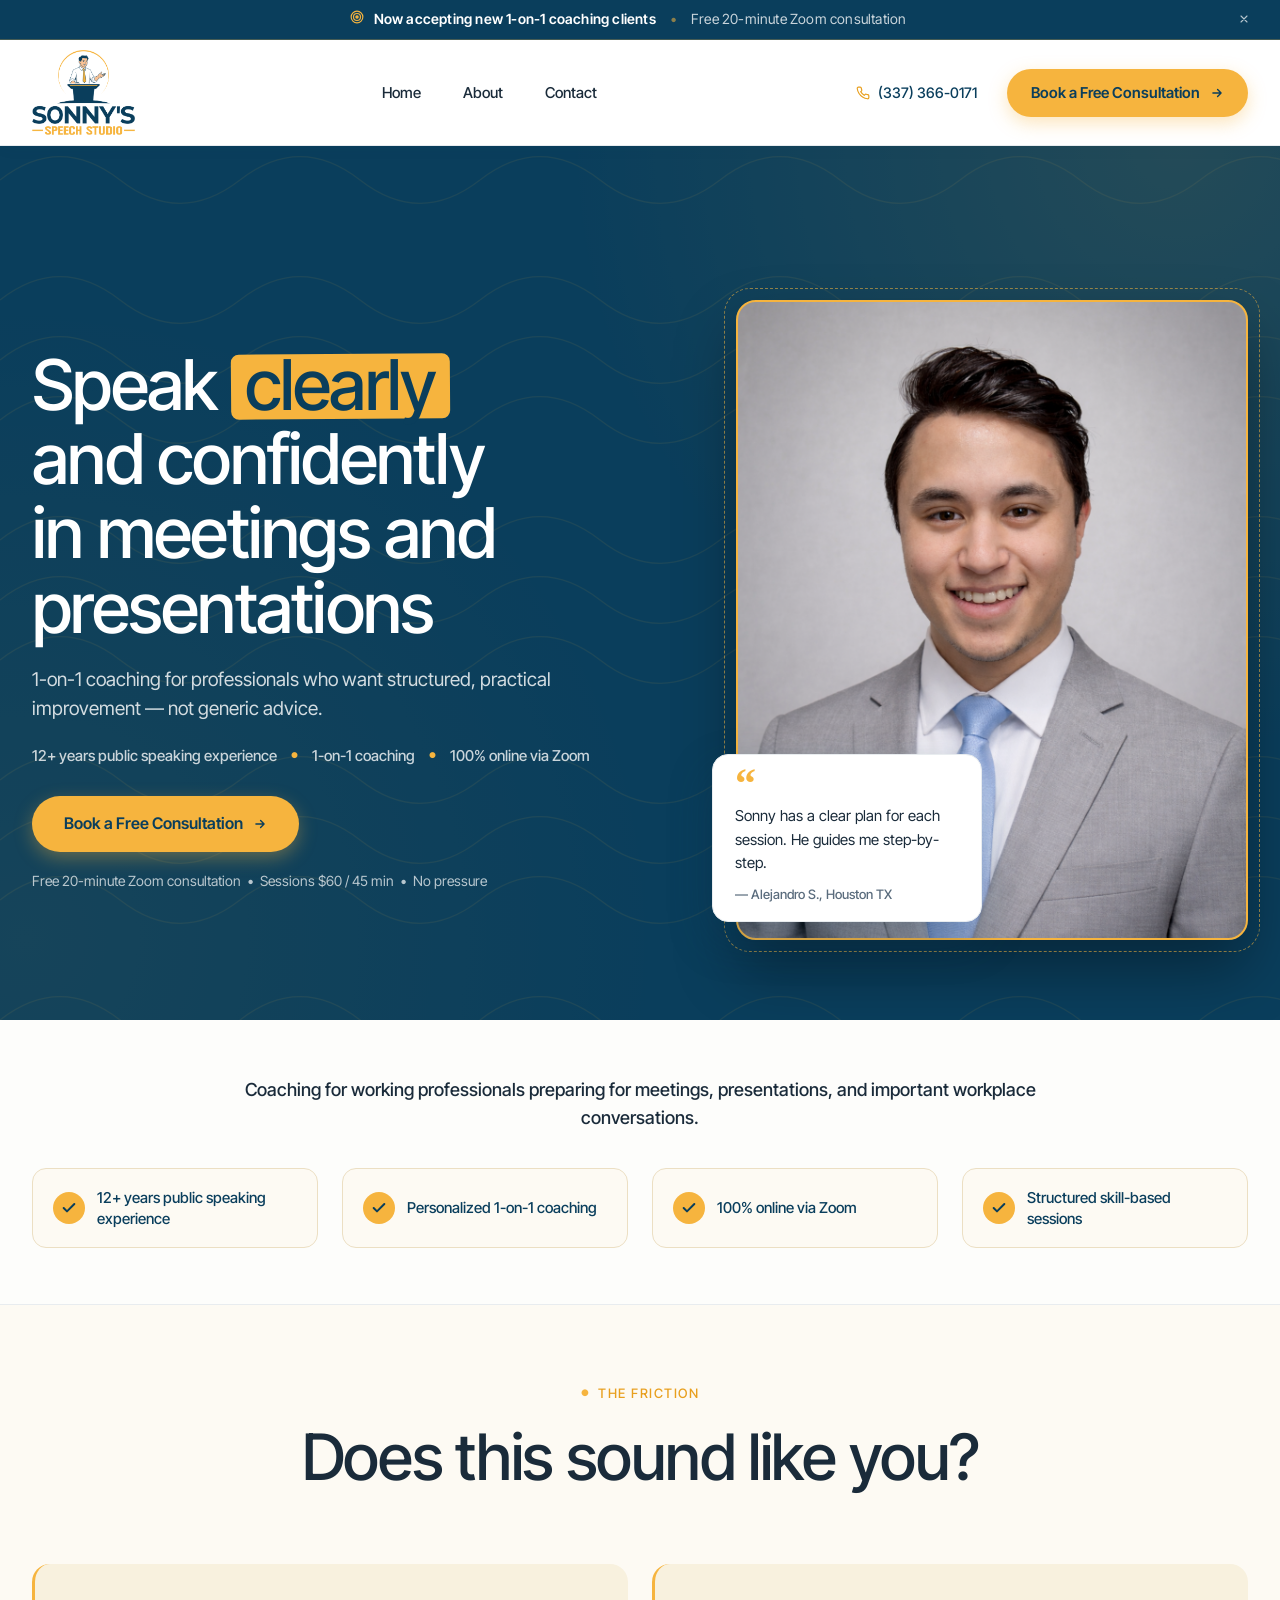
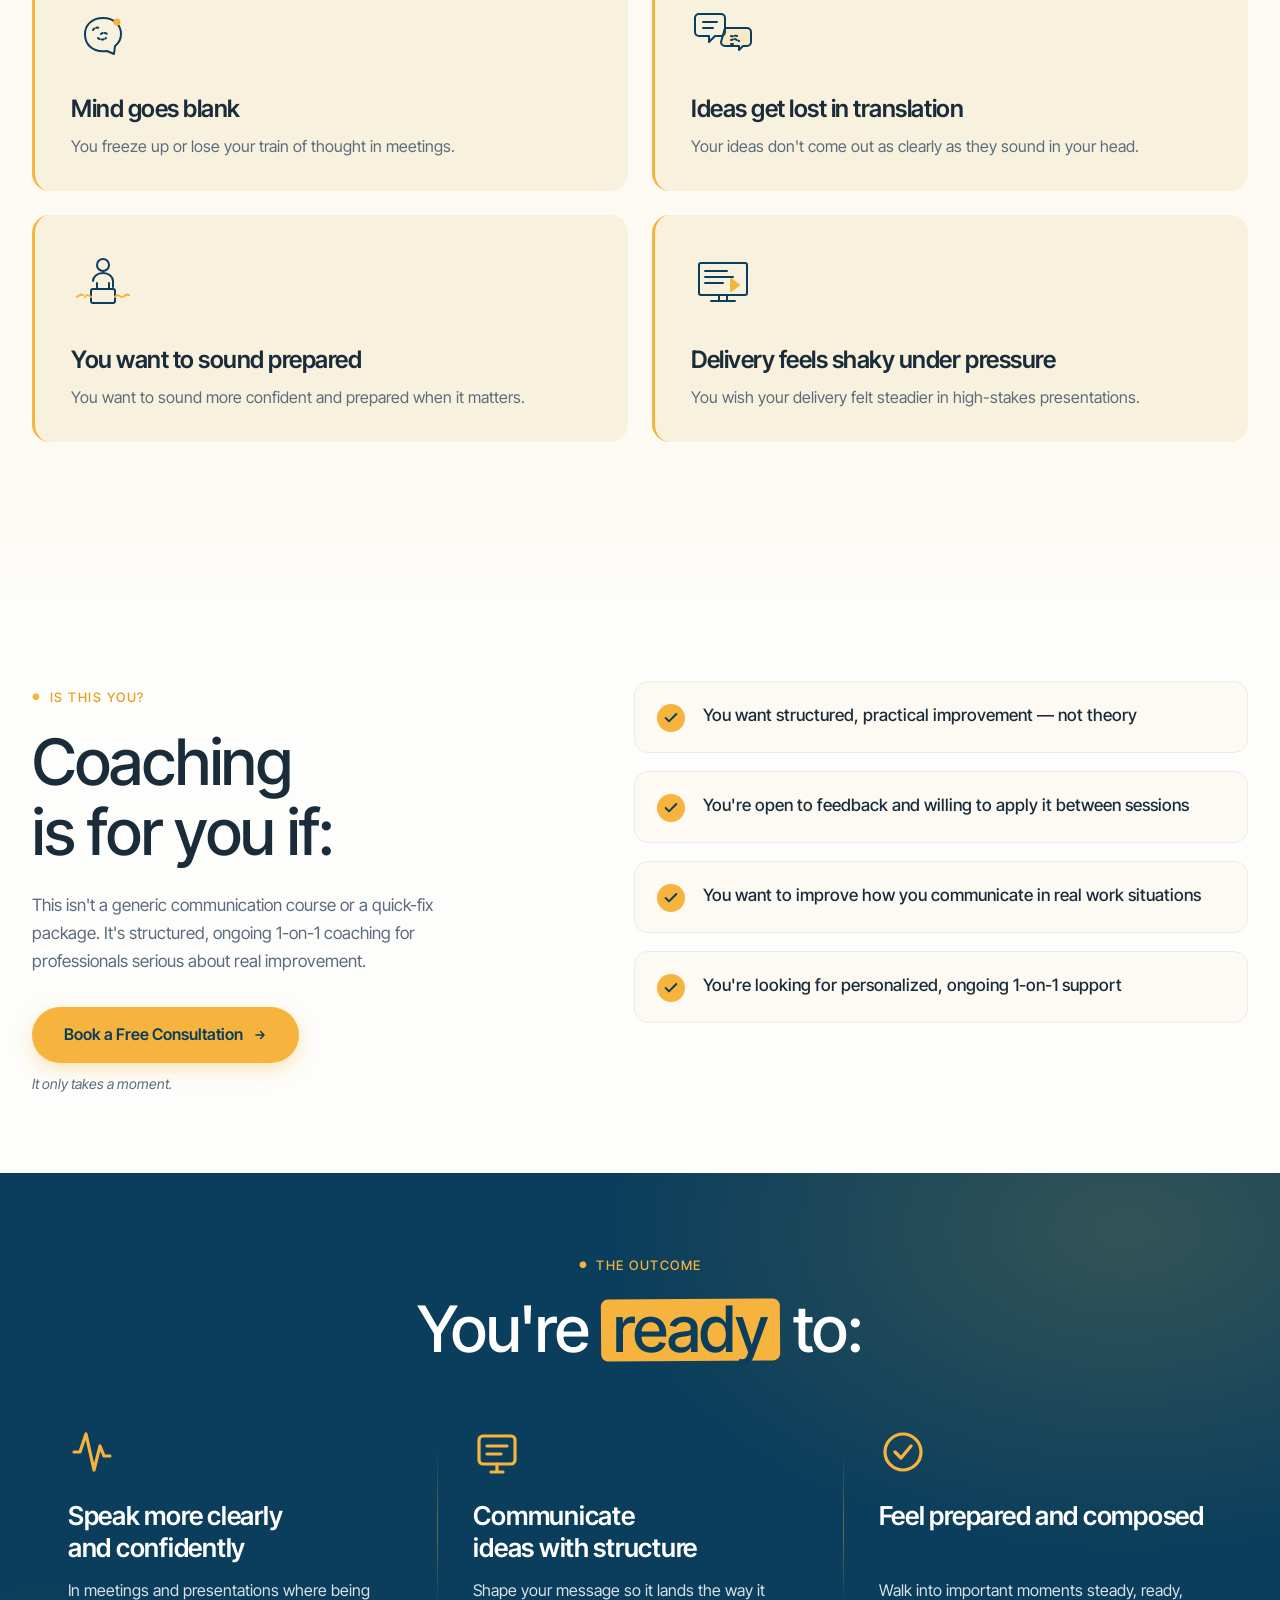
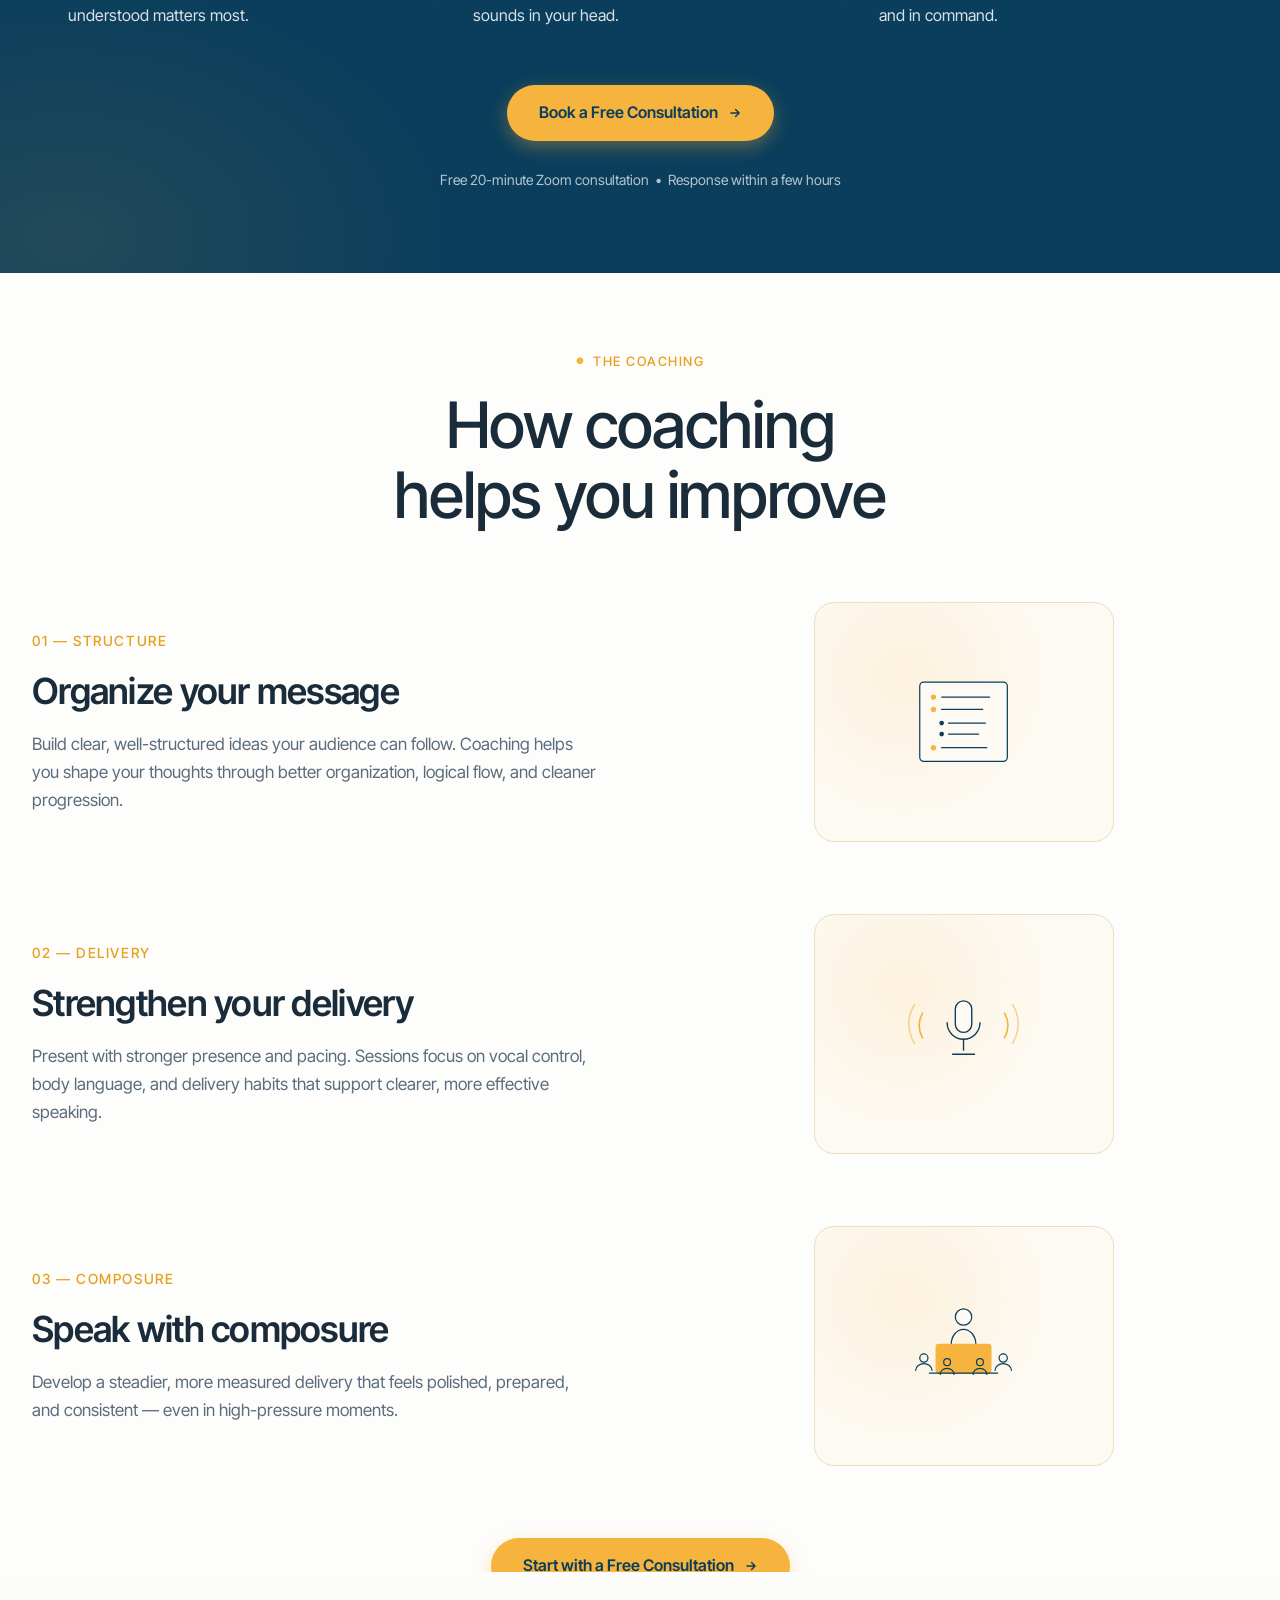
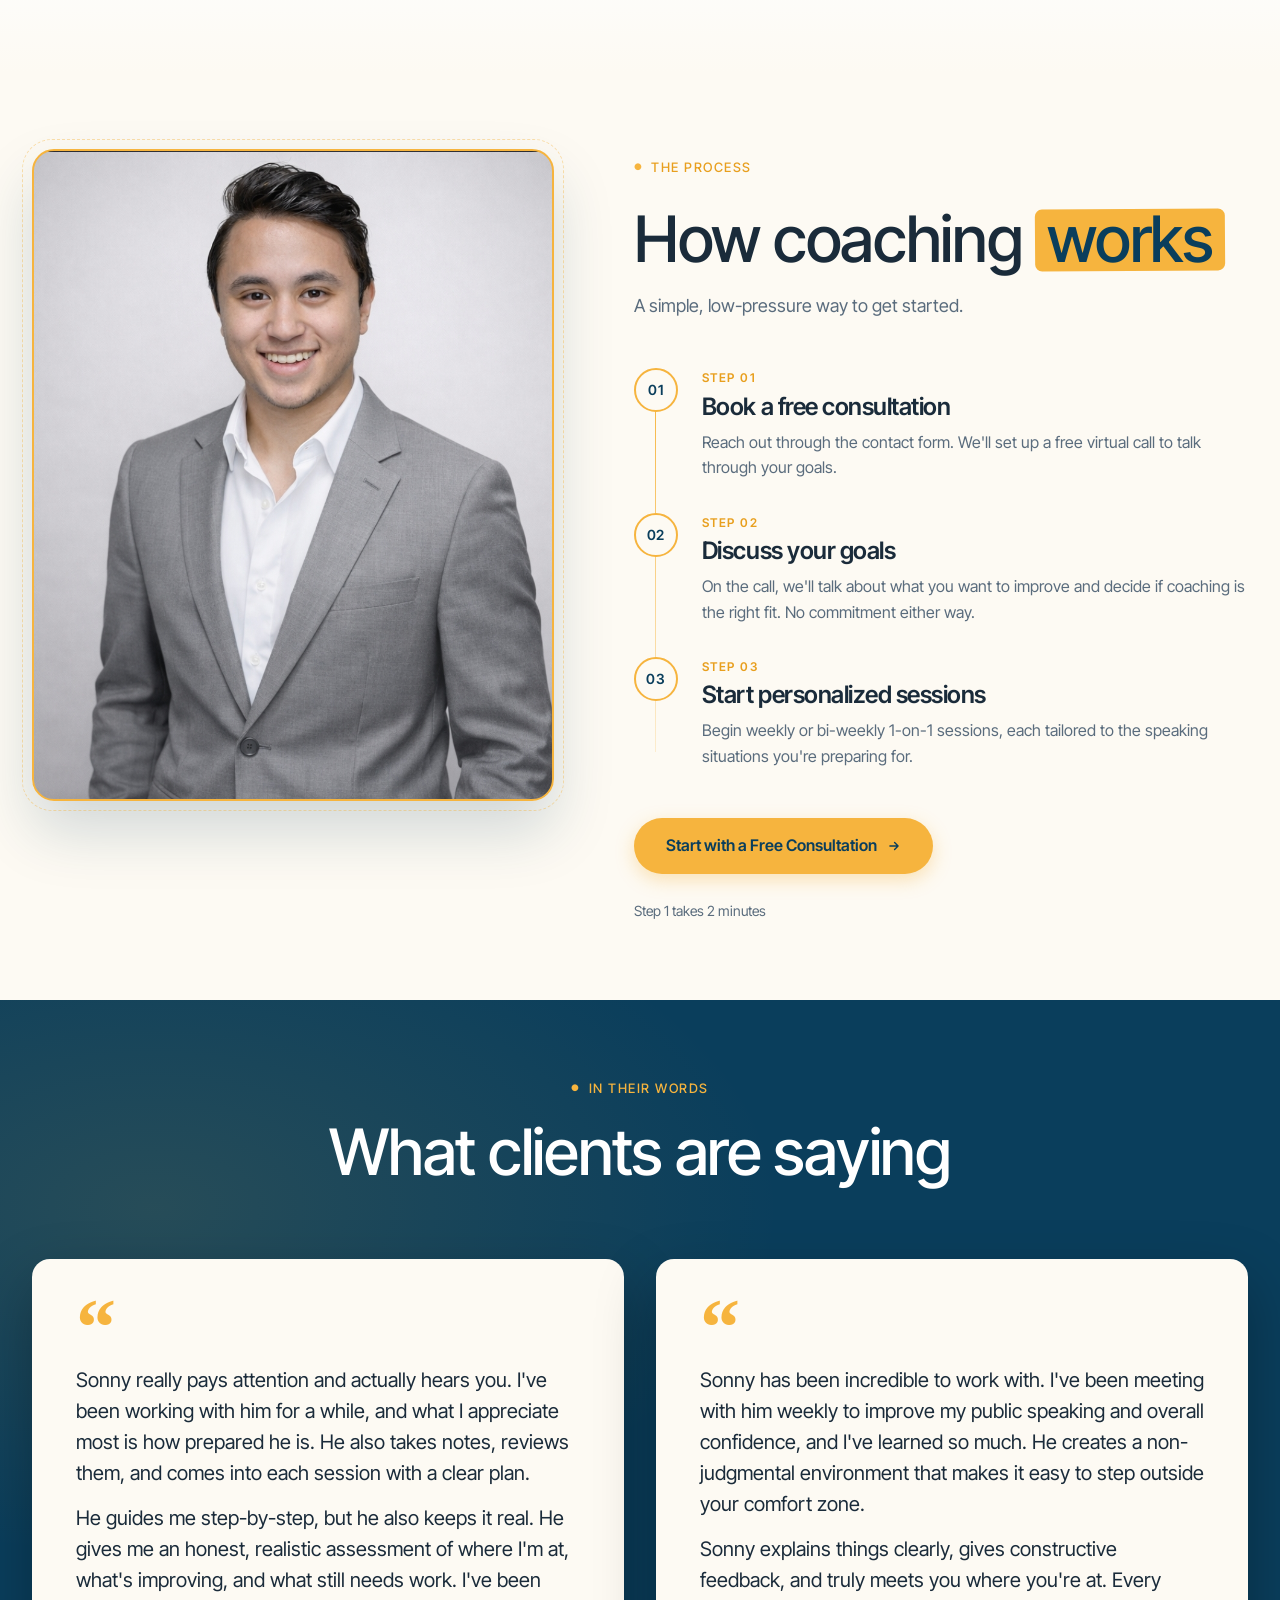
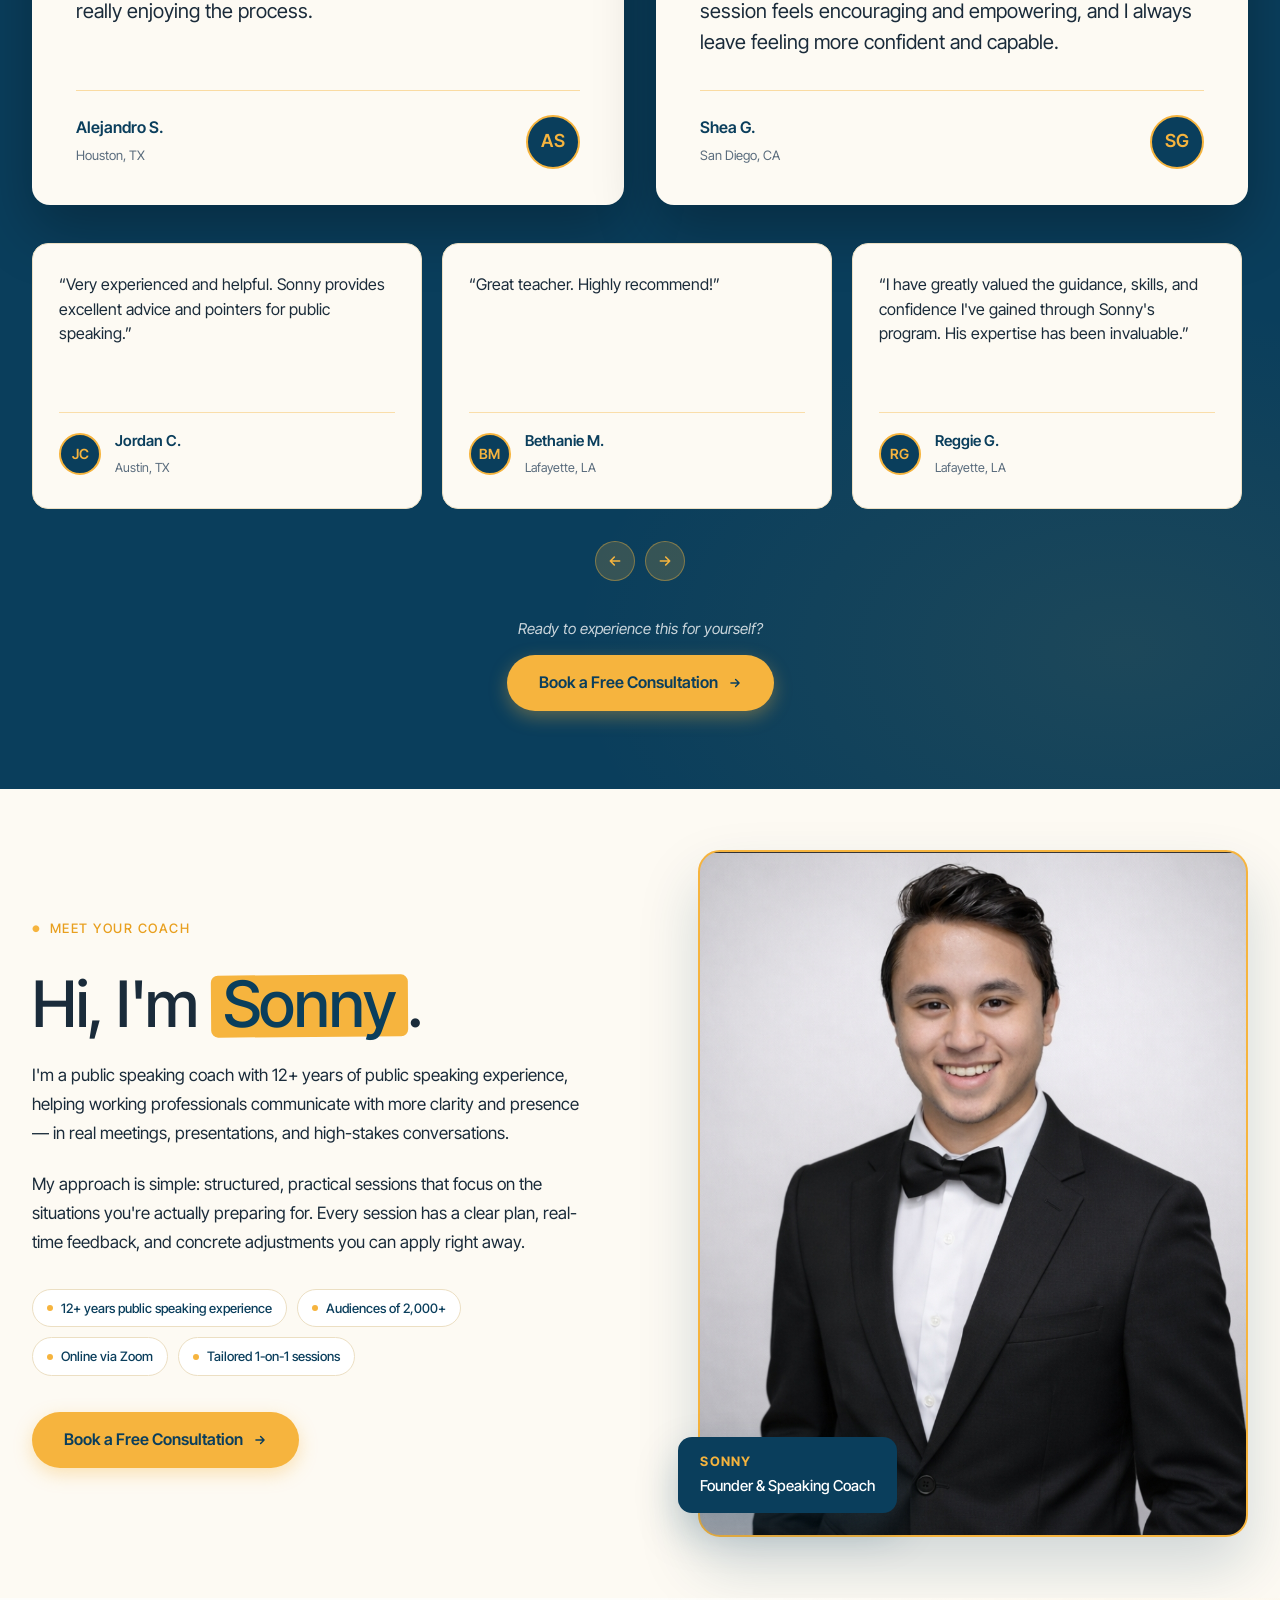
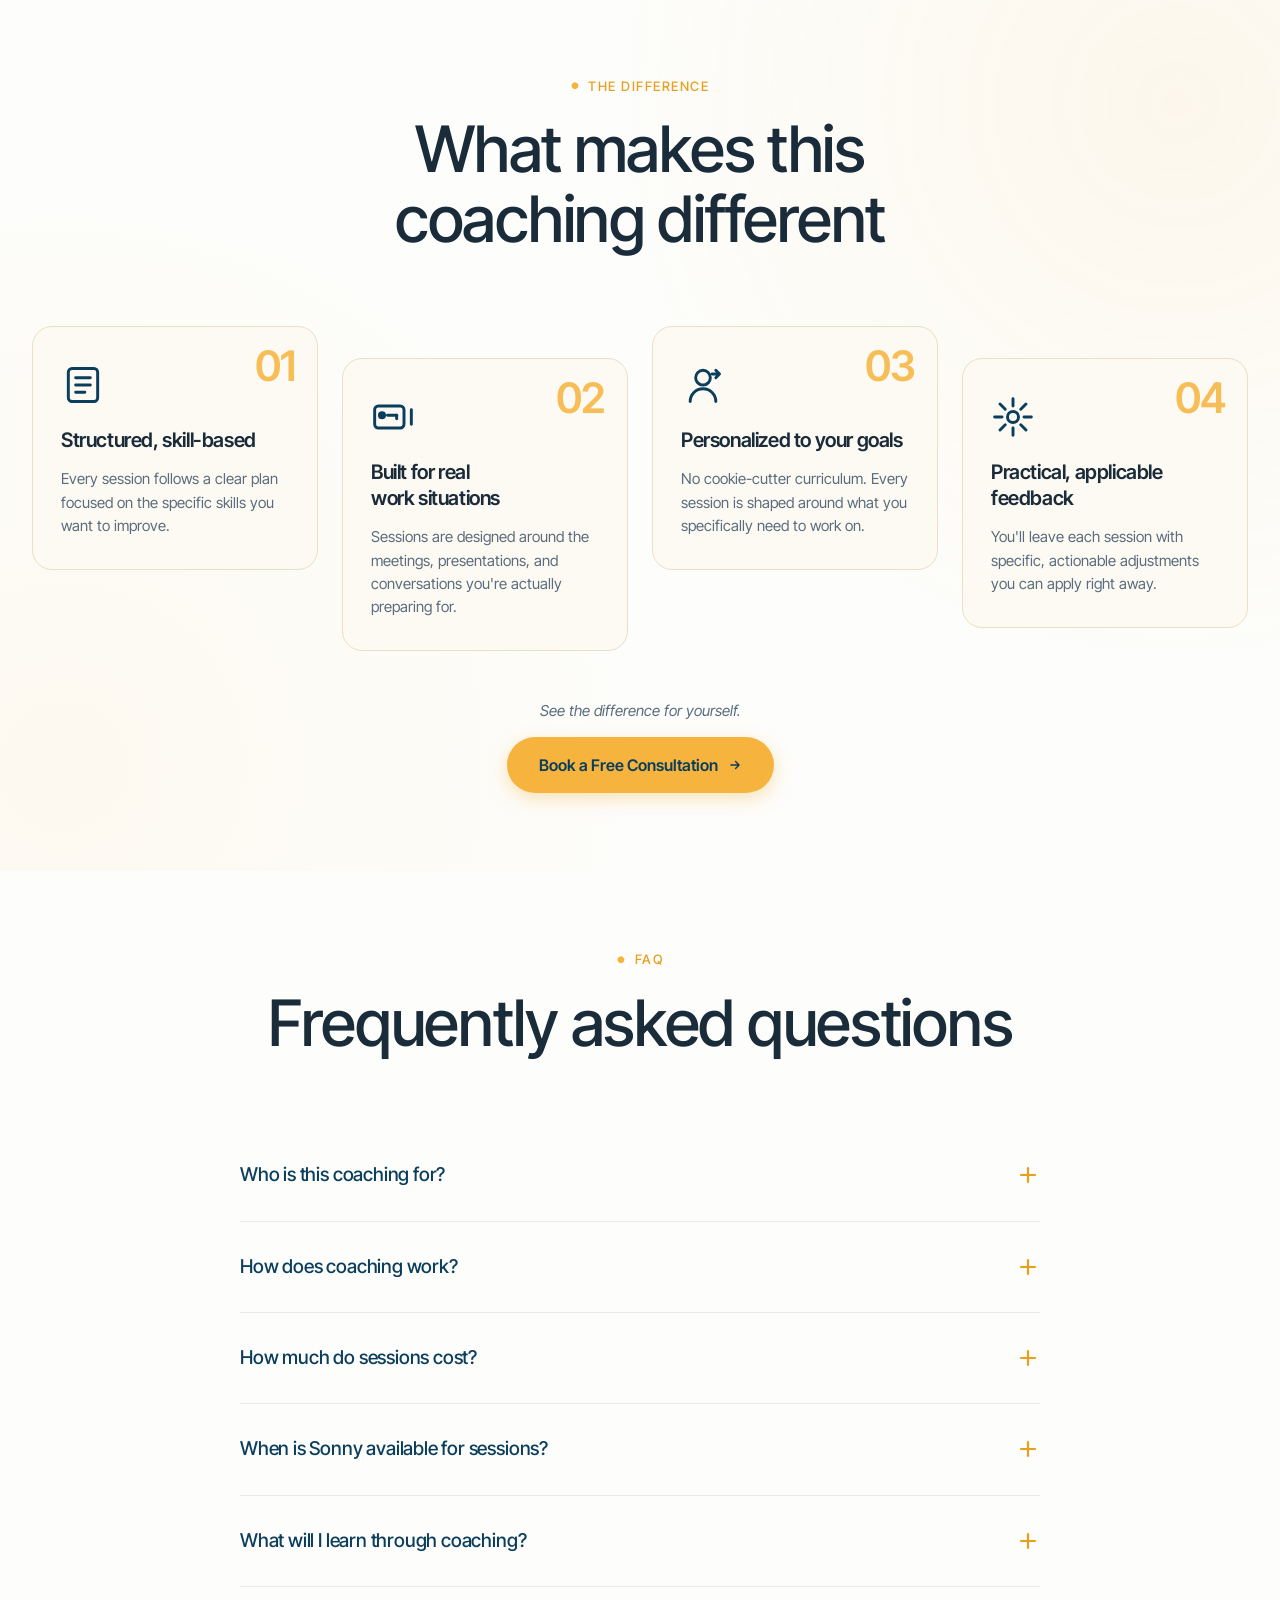
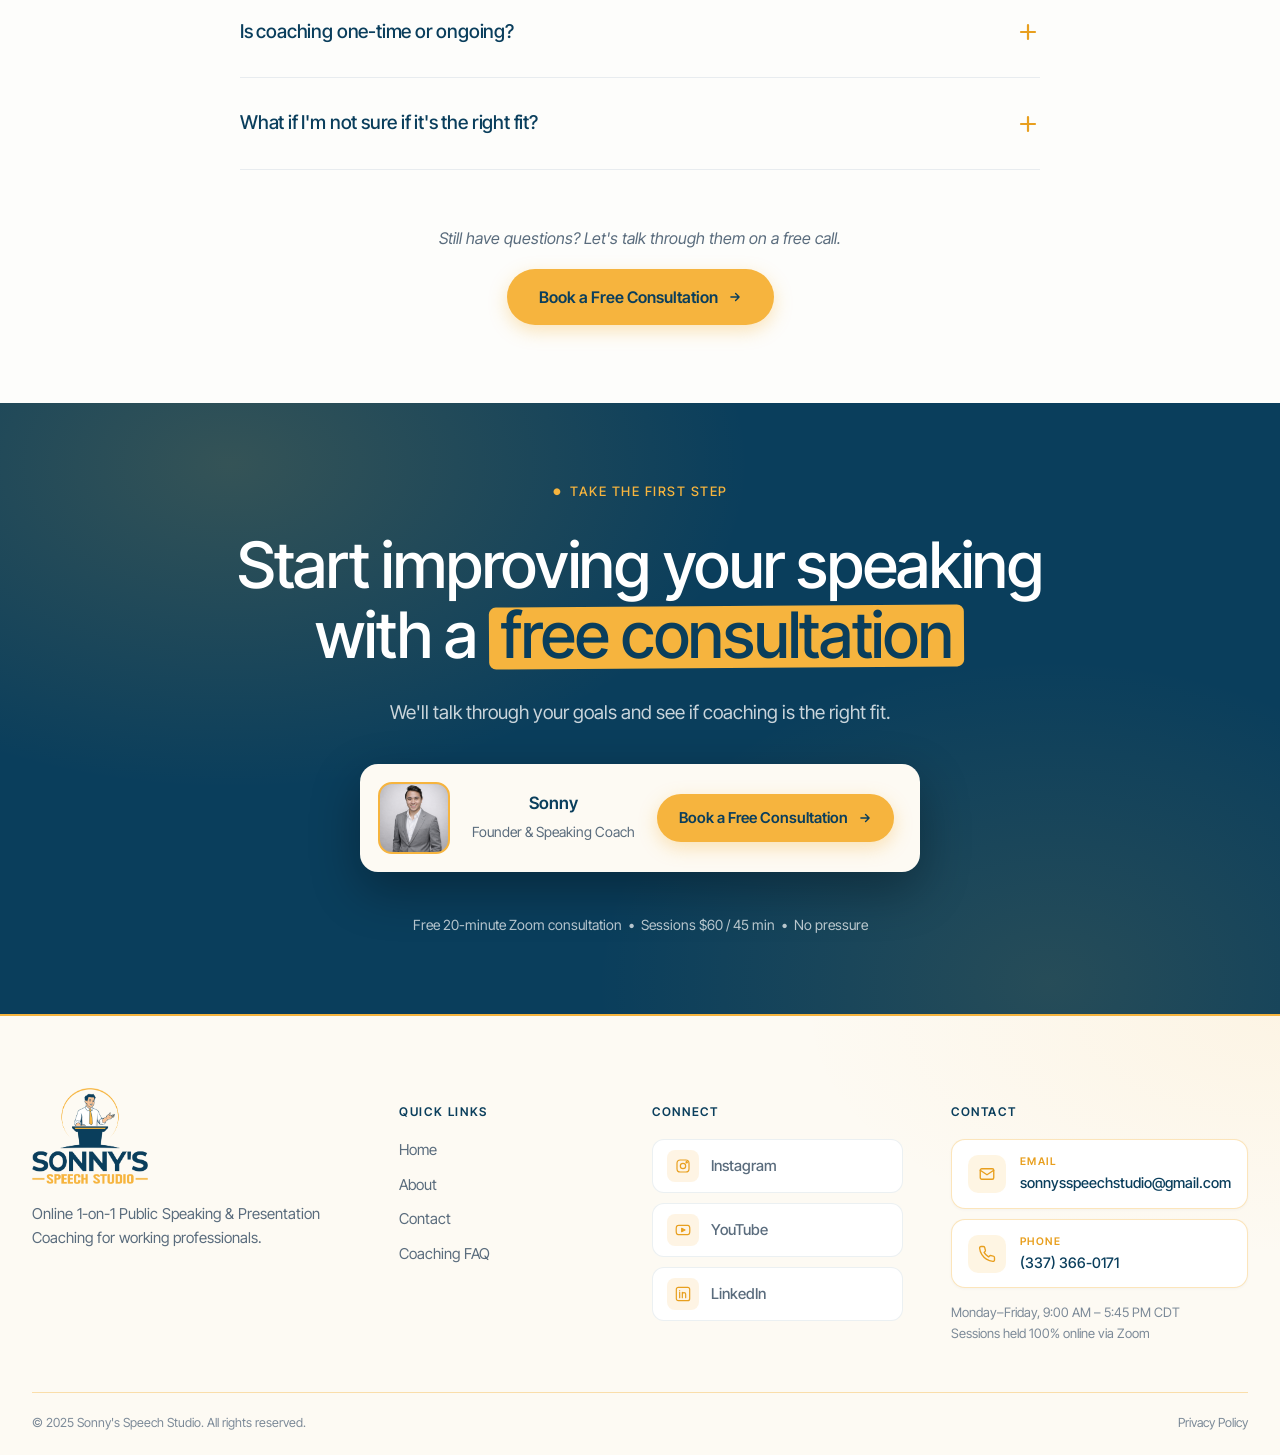
==== commit e4937128: "Client revision round: homepage updates, About + Contact pages Homepage: - Announcement bar honest w" ====
--- a/index.html
+++ b/index.html
@@ -18,7 +18,7 @@
 <meta property="og:type" content="website" />
 <meta property="og:site_name" content="Sonny's Speech Studio" />
 <meta property="og:title" content="Sonny's Speech Studio — 1-on-1 Online Public Speaking Coaching" />
-<meta property="og:description" content="Speak clearly and confidently in meetings and presentations. 1-on-1 online coaching for professionals — structured, practical, 100% online via Zoom. Book a free 30-min consultation." />
+<meta property="og:description" content="Speak clearly and confidently in meetings and presentations. 1-on-1 online coaching for professionals — structured, practical, 100% online via Zoom. Book a free 20-minute Zoom consultation." />
 <meta property="og:image" content="assets/sonny-tux.jpg" />
 <meta property="og:image:width" content="1200" />
 <meta property="og:image:height" content="630" />
@@ -28,7 +28,7 @@
 <!-- Twitter -->
 <meta name="twitter:card" content="summary_large_image" />
 <meta name="twitter:title" content="Sonny's Speech Studio — 1-on-1 Online Public Speaking Coaching" />
-<meta name="twitter:description" content="Speak clearly and confidently in meetings and presentations. 1-on-1 online coaching for professionals — book a free 30-min consultation." />
+<meta name="twitter:description" content="Speak clearly and confidently in meetings and presentations. 1-on-1 online coaching for professionals — book a free 20-minute Zoom consultation." />
 <meta name="twitter:image" content="assets/sonny-tux.jpg" />
 <meta name="twitter:image:alt" content="Sonny — public speaking coach" />
 
@@ -37,886 +37,7 @@
 <link rel="preconnect" href="https://fonts.googleapis.com" />
 <link rel="preconnect" href="https://fonts.gstatic.com" crossorigin />
 <link href="https://fonts.googleapis.com/css2?family=Inter+Tight:wght@400;500;600;700&display=swap" rel="stylesheet" />
-<style>
-  /* ========================================================
-     TOKENS
-     ======================================================== */
-  :root{
-    --navy:#0a3e5c;
-    --navy-deep:#072e45;
-    --navy-warm:#0d425f;
-    --gold:#f6b43e;
-    --gold-deep:#e89f1e;
-    --gold-soft:#fbd58a;
-    --white:#fdfdfb;
-    --cream:#fdfaf3;
-    --cream-warm:#f8f1de;
-    --text:#1a2b3a;
-    --muted:#5a6c7d;
-    --border:#e8ecef;
-    --border-warm:#ecdfc3;
-    --shadow-sm:0 1px 2px rgba(10,62,92,.05), 0 4px 14px rgba(10,62,92,.05);
-    --shadow-md:0 6px 18px rgba(10,62,92,.08), 0 18px 50px rgba(10,62,92,.07);
-    --shadow-lg:0 30px 70px rgba(10,62,92,.18);
-    --radius:18px;
-    --radius-lg:22px;
-    --container:1280px;
-    --section-py:96px;
-  }
-
-  /* ========================================================
-     RESET / BASE
-     ======================================================== */
-  *{box-sizing:border-box}
-  html{scroll-behavior:smooth}
-  body{
-    margin:0;
-    font-family:"Inter Tight", Arial, sans-serif;
-    color:var(--text);
-    background:var(--white);
-    font-size:17px;
-    line-height:1.6;
-    -webkit-font-smoothing:antialiased;
-    text-rendering:optimizeLegibility;
-  }
-  img{max-width:100%;display:block}
-  a{color:inherit;text-decoration:none}
-  button{font-family:inherit;cursor:pointer;border:none;background:none;color:inherit}
-
-  .wrap{max-width:var(--container);margin:0 auto;padding:0 32px;position:relative}
-  .hero .wrap{padding-top:100px}
-  section{padding:var(--section-py) 0;position:relative}
-  .full-bleed{width:100vw;margin-left:calc(50% - 50vw);margin-right:calc(50% - 50vw)}
-
-  /* Soft section-to-section transitions */
-  .fade-to-cream{height:100px;background:linear-gradient(to bottom, var(--white), var(--cream));margin-top:-100px;margin-bottom:-1px;position:relative;z-index:1}
-  .fade-to-white{height:100px;background:linear-gradient(to bottom, var(--cream), var(--white));margin-top:-100px;margin-bottom:-1px;position:relative;z-index:1}
-  .fade-from-navy{height:80px;background:linear-gradient(to bottom, var(--navy), var(--white));margin-top:-1px;position:relative;z-index:1}
-  .fade-to-navy{height:80px;background:linear-gradient(to bottom, var(--white), var(--navy));margin-bottom:-1px;position:relative;z-index:1}
-
-  /* ========================================================
-     TYPOGRAPHY
-     ======================================================== */
-  h1,h2,h3{font-weight:500;letter-spacing:-0.02em;color:var(--text);margin:0;text-wrap:balance}
-  h1{font-size:70px;line-height:1.06;letter-spacing:-0.025em}
-  h2{font-size:64px;line-height:70px}
-  h3{font-size:32px;line-height:40px}
-  p{margin:0}
-
-  .eyebrow{
-    display:inline-flex;align-items:center;gap:8px;
-    font-size:13px;font-weight:500;color:var(--gold-deep);
-    text-transform:uppercase;letter-spacing:1.5px;
-  }
-  .eyebrow::before{content:"●";color:var(--gold);font-size:9px}
-  .eyebrow.on-navy{color:var(--gold)}
-  .eyebrow.on-navy::before{color:var(--gold)}
-
-  /* The signature gold highlight block behind key words */
-  .hl{
-    position:relative;display:inline-block;
-    color:var(--navy);
-    padding:2px 10px;
-    z-index:0;
-    isolation:isolate;
-  }
-  .hl::before{
-    content:"";position:absolute;inset:6% 0 6% 0;
-    background:var(--gold);
-    border-radius:6px;
-    z-index:-1;
-    transform:rotate(-0.4deg);
-  }
-  h1 .hl{padding:0 14px}
-  h1 .hl::before{inset:8% 0 4% 0;border-radius:8px}
-  h2 .hl{padding:0 12px}
-  h2 .hl::before{inset:8% 0 4% 0;border-radius:7px}
-  /* When highlight sits inside a navy headline, force navy text on gold */
-  .on-navy .hl{color:var(--navy)}
-
-  /* Section header common */
-  .section-head{display:flex;flex-direction:column;align-items:center;gap:18px;max-width:840px;margin:0 auto 72px;text-align:center}
-  .section-head.left{align-items:flex-start;text-align:left;margin:0 0 64px}
-  .section-head .lead{color:var(--muted);font-size:18px;line-height:1.6;max-width:680px}
-  .section-head.left .lead{margin-left:0}
-  .section-head.on-navy h2{color:#fff}
-  .section-head.on-navy .lead{color:rgba(255,255,255,.78)}
-
-  /* ========================================================
-     BUTTONS — gold pill, consistent everywhere
-     ======================================================== */
-  .btn{
-    display:inline-flex;align-items:center;gap:10px;
-    background:var(--gold);color:var(--navy);
-    font-weight:600;font-size:16px;
-    padding:0 32px;height:56px;
-    border-radius:999px;
-    transition:transform .2s ease, background .2s ease, box-shadow .2s ease;
-    box-shadow:0 6px 18px rgba(246,180,62,.35);
-    white-space:nowrap;
-  }
-  .btn:hover{background:var(--gold-deep);transform:scale(1.02);box-shadow:0 10px 24px rgba(246,180,62,.4)}
-  .btn .arrow{transition:transform .2s ease}
-  .btn:hover .arrow{transform:translateX(3px)}
-  .btn-ghost{
-    display:inline-flex;align-items:center;gap:8px;
-    color:var(--navy);font-weight:500;font-size:15px;
-    padding:14px 22px;border-radius:999px;
-    transition:background .2s ease;
-  }
-  .btn-ghost:hover{background:rgba(246,180,62,.12)}
-  .btn-ghost.on-navy{color:#fff}
-  .btn-ghost.on-navy:hover{background:rgba(246,180,62,.18)}
-
-  .reassure{font-size:14px;color:var(--muted);margin-top:14px}
-  .reassure.on-navy{color:rgba(255,255,255,.7)}
-
-  /* ========================================================
-     ANNOUNCEMENT BAR
-     ======================================================== */
-  .announce{
-    position:fixed;top:0;left:0;right:0;z-index:60;
-    background:var(--navy);color:#fff;
-    height:40px;
-    display:flex;align-items:center;justify-content:center;
-    font-size:14px;letter-spacing:.2px;
-    border-bottom:1px solid rgba(246,180,62,.25);
-    transition:transform .3s ease;
-  }
-  .announce.hidden{transform:translateY(-100%)}
-  .announce-inner{
-    max-width:var(--container);width:100%;
-    padding:0 56px 0 32px;position:relative;
-    display:flex;align-items:center;justify-content:center;gap:10px;
-  }
-  .announce .pin{color:var(--gold);font-size:14px}
-  .announce strong{font-weight:600;color:#fff}
-  .announce .sep{color:rgba(246,180,62,.55);margin:0 4px}
-  .announce .muted{color:rgba(255,255,255,.78)}
-  .announce .close{
-    position:absolute;right:24px;top:50%;transform:translateY(-50%);
-    width:24px;height:24px;border-radius:50%;
-    color:rgba(255,255,255,.7);
-    display:inline-flex;align-items:center;justify-content:center;
-    transition:background .2s ease, color .2s ease;
-  }
-  .announce .close:hover{background:rgba(255,255,255,.08);color:#fff}
-
-  /* ========================================================
-     HEADER
-     ======================================================== */
-  .site-header{
-    position:fixed;top:40px;left:0;right:0;z-index:50;
-    background:#fff;
-    border-bottom:1px solid var(--border);
-    box-shadow:0 1px 16px rgba(10,62,92,.05);
-    transition:top .3s ease;
-  }
-  body.announce-closed .site-header{top:0}
-  .site-header .nav-links a{color:var(--text)}
-  .site-header .nav-links a:hover{background:rgba(246,180,62,.18)}
-  .header-inner{
-    max-width:var(--container);margin:0 auto;padding:10px 32px;
-    display:flex;align-items:center;justify-content:space-between;gap:24px;
-  }
-  .brand{display:flex;align-items:center}
-  .brand img{height:85px;width:auto;display:block}
-  .nav-links{display:flex;align-items:center;gap:6px}
-  .nav-links a{
-    padding:10px 18px;border-radius:999px;
-    font-size:15px;font-weight:500;color:var(--navy);
-    transition:background .2s ease, color .2s ease;
-  }
-  .nav-links a:hover{background:rgba(246,180,62,.18);color:var(--navy)}
-  .nav-cta .btn{height:48px;font-size:15px;padding:0 24px}
-
-  /* ========================================================
-     1 — HERO (navy)
-     ======================================================== */
-  .hero{
-    min-height:100vh;
-    padding-top:200px;padding-bottom:80px;
-    background:var(--navy);
-    display:flex;align-items:center;
-    color:#fff;
-    position:relative;
-    overflow:hidden;
-  }
-  /* Subtle gold wavy line pattern on navy */
-  .hero::before{
-    content:"";position:absolute;inset:0;
-    background-image:
-      radial-gradient(circle at 92% 14%, rgba(246,180,62,.22), transparent 42%),
-      radial-gradient(circle at 2% 92%, rgba(246,180,62,.10), transparent 42%),
-      url("data:image/svg+xml;utf8,<svg xmlns='http://www.w3.org/2000/svg' width='180' height='180' viewBox='0 0 180 180'><path d='M0 90 Q45 55 90 90 T180 90' fill='none' stroke='%23f6b43e' stroke-width='1' opacity='0.16'/><path d='M0 135 Q45 100 90 135 T180 135' fill='none' stroke='%23f6b43e' stroke-width='1' opacity='0.16'/><path d='M0 45 Q45 10 90 45 T180 45' fill='none' stroke='%23f6b43e' stroke-width='1' opacity='0.16'/></svg>");
-    background-size:auto, auto, 240px 240px;
-    opacity:.5;
-    pointer-events:none;
-  }
-  .hero-grid{
-    display:grid;grid-template-columns:1.25fr 1fr;
-    gap:64px;align-items:center;
-    position:relative;z-index:1;
-  }
-  .hero-content{display:flex;flex-direction:column;gap:20px;max-width:720px}
-  .hero h1{color:#fff}
-  .hero .sub{font-size:19px;line-height:1.55;color:rgba(255,255,255,.82);max-width:560px}
-  .hero .stars-row .label{color:#fff}
-  .hero .hero-trust{color:rgba(255,255,255,.78)}
-  .hero .hero-cta .reassure{color:rgba(255,255,255,.7)}
-  .hero-trust{
-    display:flex;align-items:center;gap:14px;flex-wrap:wrap;
-    color:var(--muted);font-size:15px;font-weight:500;
-  }
-  .hero-trust .dot{color:var(--gold);font-size:8px}
-  .stars-row{
-    display:flex;align-items:center;gap:12px;
-    padding-top:6px;
-  }
-  .stars{display:inline-flex;gap:2px}
-  .star{width:18px;height:18px;color:var(--gold)}
-  .stars-row .label{font-size:15px;color:var(--text);font-weight:500}
-  .stars-row .label b{font-weight:600}
-  .hero-cta{display:flex;align-items:center;gap:18px;flex-wrap:wrap;margin-top:8px}
-  .hero-cta .reassure{margin-top:0}
-
-  .hero-photo-col{position:relative;display:flex;justify-content:right}
-  .hero-photo{
-    width:100%;max-width:520px;aspect-ratio:4/5;
-    border-radius:20px;
-    border:2px solid var(--gold);
-    box-shadow:0 30px 60px rgba(0,0,0,.35);
-    background-image:url("assets/sonny-tux.jpg");
-    background-size:cover;background-position:center 22%;
-    position:relative;
-  }
-  .hero-photo::after{
-    content:"";position:absolute;inset:-14px;
-    border-radius:26px;border:1px dashed rgba(246,180,62,.55);
-    pointer-events:none;
-  }
-  .hero-quote{
-    position:absolute;left:-24px;bottom:18px;
-    background:#fff;border-radius:16px;
-    box-shadow:0 18px 44px rgba(10,62,92,.28);
-    padding:18px 22px 16px;
-    max-width:270px;
-    border:1px solid var(--border);
-  }
-  .hero-quote .qmark{
-    font-family:Georgia, serif;color:var(--gold);
-    font-size:42px;line-height:0.5;font-weight:700;
-    display:block;margin-bottom:10px;
-  }
-  .hero-quote p{font-size:15px;line-height:1.55;color:var(--text)}
-  .hero-quote cite{
-    display:block;margin-top:10px;font-style:normal;
-    font-size:13px;color:var(--muted);font-weight:500;
-  }
-
-  /* ========================================================
-     1.5 — SOCIAL PROOF STRIP (logo grid)
-     ======================================================== */
-  .strip{
-    padding:56px 0;
-    background:var(--white);
-    border-bottom:1px solid var(--border);
-  }
-  .strip-head{
-    text-align:center;
-    color:var(--muted);font-size:13px;font-weight:500;
-    text-transform:uppercase;letter-spacing:1.4px;
-    margin-bottom:36px;
-  }
-  .logo-row{
-    display:grid;grid-template-columns:repeat(6, 1fr);
-    gap:24px;align-items:center;
-  }
-  .logo-mark{
-    display:flex;align-items:center;justify-content:center;
-    height:44px;
-    color:#9aa6b0;
-    opacity:.85;
-    transition:opacity .2s ease, color .2s ease;
-  }
-  .logo-mark:hover{opacity:1;color:var(--navy)}
-  .logo-mark svg{height:100%;width:auto;max-width:160px}
-
-  /* ========================================================
-     2 — PROBLEM
-     ======================================================== */
-  .problem{background:var(--cream)}
-  .problem-grid{
-    display:grid;grid-template-columns:repeat(2, 1fr);gap:24px;
-    margin-top:8px;
-  }
-  .pain{
-    background:var(--cream-warm);
-    border-radius:var(--radius);
-    padding:36px 36px 32px;
-    position:relative;
-    border-left:3px solid var(--gold);
-    transition:transform .25s ease, box-shadow .25s ease;
-  }
-  .pain:hover{transform:translateY(-4px);box-shadow:var(--shadow-md)}
-  .pain-icon{
-    width:64px;height:64px;color:var(--navy);
-    margin-bottom:22px;
-  }
-  .pain h3{font-size:24px;line-height:30px;font-weight:600;margin-bottom:10px}
-  .pain p{font-size:16px;color:var(--muted);line-height:1.55}
-  .closer{
-    text-align:center;margin-top:56px;
-    font-style:italic;color:var(--muted);font-size:18px;
-  }
-
-  /* ========================================================
-     3 — AUDIENCE FIT
-     ======================================================== */
-  .fit{background:var(--white)}
-  .fit-grid{display:grid;grid-template-columns:0.85fr 1fr;gap:80px;align-items:flex-start}
-  .fit-left h2{margin-bottom:24px}
-  .fit-left .lead{font-size:17px;line-height:1.65;color:var(--muted);max-width:420px}
-  .fit-cta{margin-top:32px;display:flex;flex-direction:column;align-items:flex-start;gap:10px}
-  .fit-cta .ask{font-style:italic;color:var(--muted);font-size:14px}
-  .fit-list{list-style:none;padding:0;margin:0;display:flex;flex-direction:column;gap:18px}
-  .fit-list li{
-    display:flex;align-items:flex-start;gap:18px;
-    padding:20px 22px;
-    background:var(--cream);border-radius:14px;
-    border:1px solid var(--border);
-  }
-  .fit-list .check{
-    flex-shrink:0;width:28px;height:28px;border-radius:50%;
-    background:var(--gold);color:var(--navy);
-    display:inline-flex;align-items:center;justify-content:center;
-    margin-top:2px;
-  }
-  .fit-list .check svg{width:16px;height:16px}
-  .fit-list span.txt{font-size:17px;line-height:1.55;color:var(--text);font-weight:500}
-
-  /* ========================================================
-     4 — YOU'RE READY TO (navy)
-     ======================================================== */
-  .ready{
-    background:var(--navy);
-    color:#fff;
-    min-height:700px;
-    display:flex;align-items:center;
-    position:relative;overflow:hidden;
-  }
-  .ready::before{
-    content:"";position:absolute;inset:0;
-    background:
-      radial-gradient(800px 500px at 88% 8%, rgba(246,180,62,.18), transparent 65%),
-      radial-gradient(600px 400px at 5% 95%, rgba(246,180,62,.10), transparent 65%);
-    pointer-events:none;
-  }
-  .ready .wrap{position:relative;z-index:1}
-  .ready-cols{
-    display:grid;grid-template-columns:repeat(3, 1fr);
-    gap:0;
-    margin:80px 0 64px;
-  }
-  .ready-col{
-    padding:0 36px;
-    position:relative;
-  }
-  .ready-col + .ready-col::before{
-    content:"";position:absolute;left:0;top:10%;bottom:10%;
-    width:1px;background:linear-gradient(to bottom, transparent, rgba(246,180,62,.4), transparent);
-  }
-  .ready-icon{width:48px;height:48px;color:var(--gold);margin-bottom:24px}
-  .ready-col h3{color:#fff;font-size:26px;line-height:32px;font-weight:600;margin-bottom:14px;letter-spacing:-0.01em}
-  .ready-col p{color:rgba(255,255,255,.85);font-size:16px;line-height:1.6}
-  .ready-cta{display:flex;flex-direction:column;align-items:center;gap:14px}
-
-  /* ========================================================
-     5 — HOW COACHING HELPS (zigzag)
-     ======================================================== */
-  .helps{background:var(--white);overflow:hidden}
-  .zig{
-    display:grid;grid-template-columns:1fr 1fr;
-    gap:80px;align-items:center;
-    margin:72px 0;
-  }
-  .zig:first-of-type{margin-top:0}
-  .zig:last-of-type{margin-bottom:32px}
-  .zig.flip .zig-text{order:1}
-  .zig.flip .zig-visual{order:2}
-  .zig-text{display:flex;flex-direction:column;gap:18px}
-  .zig-text .num{
-    font-size:14px;font-weight:500;color:var(--gold-deep);
-    letter-spacing:1.6px;text-transform:uppercase;
-  }
-  .zig-text h3{font-size:36px;line-height:42px;font-weight:600}
-  .zig-text p{font-size:17px;line-height:1.65;color:var(--muted)}
-  .zig-visual{
-    aspect-ratio:5/4;
-    max-width:300px;
-    margin:0 auto;
-    width:100%;
-    background:var(--cream);
-    border-radius:20px;
-    display:flex;align-items:center;justify-content:center;
-    border:1px solid var(--border-warm);
-    position:relative;overflow:hidden;
-  }
-  .zig-visual::before{
-    content:"";position:absolute;inset:0;
-    background:radial-gradient(circle at 30% 30%, rgba(246,180,62,.12), transparent 55%);
-  }
-  .zig-visual svg{width:46%;height:46%;position:relative;z-index:1}
-  .helps-cta{display:flex;justify-content:center;margin-top:32px}
-
-  /* ========================================================
-     6 — HOW IT WORKS (photo + timeline)
-     ======================================================== */
-  .works{background:var(--cream);overflow:hidden}
-  .works-grid{display:grid;grid-template-columns:0.85fr 1fr;gap:80px;align-items:flex-start}
-  .works-photo{
-    width:100%;aspect-ratio:4/5;
-    border-radius:22px;
-    background-image:url("assets/sonny-no-tie.jpg");
-    background-size:cover;background-position:center 18%;
-    box-shadow:0 30px 60px rgba(10,62,92,.18);
-    border:2px solid var(--gold);
-    position:relative;
-  }
-  .works-photo::after{
-    content:"";position:absolute;inset:-12px;
-    border-radius:30px;border:1px dashed rgba(246,180,62,.4);
-    pointer-events:none;
-  }
-  .works-right{padding-top:8px}
-  .works-right .section-head{margin-bottom:48px}
-  .timeline{
-    position:relative;display:flex;flex-direction:column;gap:32px;
-    padding-left:0;
-  }
-  .timeline::before{
-    content:"";position:absolute;left:21px;top:18px;bottom:18px;
-    width:1px;background:linear-gradient(to bottom, var(--gold), rgba(246,180,62,.2));
-  }
-  .step{display:grid;grid-template-columns:auto 1fr;gap:24px;align-items:flex-start;position:relative}
-  .step-bullet{
-    width:44px;height:44px;border-radius:50%;
-    background:var(--cream);
-    border:2px solid var(--gold);
-    color:var(--navy);
-    display:inline-flex;align-items:center;justify-content:center;
-    font-weight:600;font-size:14px;letter-spacing:.5px;
-    position:relative;z-index:1;
-  }
-  .step-body .step-num{
-    font-size:12px;font-weight:600;color:var(--gold-deep);
-    letter-spacing:1.5px;text-transform:uppercase;
-    margin-bottom:4px;display:block;
-  }
-  .step-body h3{font-size:24px;line-height:30px;font-weight:600;margin-bottom:8px}
-  .step-body p{font-size:16px;line-height:1.6;color:var(--muted)}
-  .works-cta{margin-top:48px;display:flex;flex-direction:column;align-items:flex-start;gap:12px}
-
-  /* ========================================================
-     7 — TESTIMONIALS (navy, 2-up cream cards)
-     ======================================================== */
-  .voices{
-    background:var(--navy);color:#fff;
-    position:relative;overflow:hidden;
-  }
-  .voices::before{
-    content:"";position:absolute;inset:0;
-    background:
-      radial-gradient(900px 500px at 12% 15%, rgba(246,180,62,.12), transparent 70%),
-      radial-gradient(800px 500px at 88% 90%, rgba(246,180,62,.08), transparent 70%);
-    pointer-events:none;
-  }
-  .voices .wrap{position:relative;z-index:1}
-  .voices .section-head h2{color:#fff}
-
-  .voice-grid-2{display:grid;grid-template-columns:repeat(2, 1fr);gap:32px}
-  .v-card{
-    background:var(--cream);color:var(--text);
-    border-radius:18px;
-    padding:48px 44px 36px;
-    box-shadow:0 24px 60px rgba(0,0,0,.28);
-    display:flex;flex-direction:column;
-    position:relative;
-  }
-  .v-card .qmark{
-    font-family:Georgia, serif;color:var(--gold);
-    font-size:80px;line-height:0.5;font-weight:700;
-    display:block;margin-bottom:18px;
-  }
-  .v-card blockquote{
-    margin:0;font-size:20px;line-height:1.55;color:var(--text);
-    font-weight:400;
-    flex-grow:1;
-  }
-  .v-card blockquote p + p{margin-top:14px}
-  .v-card .v-foot{
-    margin-top:32px;padding-top:24px;
-    border-top:1px solid rgba(246,180,62,.45);
-    display:flex;align-items:center;justify-content:space-between;gap:16px;
-  }
-  .v-card .who b{display:block;color:var(--navy);font-weight:600;font-size:16px}
-  .v-card .who span{color:var(--muted);font-size:13px}
-  .v-card .avatar{
-    width:54px;height:54px;border-radius:50%;
-    background:var(--navy);
-    color:var(--gold);
-    display:inline-flex;align-items:center;justify-content:center;
-    font-weight:600;font-size:18px;letter-spacing:.5px;
-    border:2px solid var(--gold);
-    flex-shrink:0;
-  }
-  .voices-foot{
-    text-align:center;margin-top:48px;
-    color:rgba(255,255,255,.7);font-style:italic;font-size:16px;
-  }
-  .voices-cta{
-    margin-top:36px;display:flex;flex-direction:column;align-items:center;gap:14px;
-  }
-  .voices-cta .ask{
-    color:rgba(255,255,255,.78);font-style:italic;font-size:15px;margin:0;
-  }
-  .diff-cta{
-    margin-top:48px;display:flex;flex-direction:column;align-items:center;gap:14px;
-  }
-  .diff-cta .ask{
-    color:var(--muted);font-style:italic;font-size:15px;margin:0;
-  }
-
-  /* ========================================================
-     8 — MEET SONNY
-     ======================================================== */
-  .meet{background:var(--cream);padding:calc(var(--section-py) * 0.78) 0}
-  .meet-grid{display:grid;grid-template-columns:1fr 0.95fr;gap:88px;align-items:center}
-  .meet-left{display:flex;flex-direction:column;gap:22px;max-width:560px}
-  .meet-left h2{font-size:64px;line-height:70px}
-  .meet-left p{font-size:17px;line-height:1.7;color:var(--text)}
-  .meet-cred{
-    display:flex;flex-wrap:wrap;gap:10px;margin-top:10px;
-  }
-  .meet-cred .chip{
-    display:inline-flex;align-items:center;gap:8px;
-    padding:8px 14px;
-    background:#fff;border:1px solid var(--border-warm);
-    border-radius:999px;
-    font-size:13px;font-weight:500;color:var(--navy);
-  }
-  .meet-cred .chip::before{content:"";width:6px;height:6px;border-radius:50%;background:var(--gold)}
-  .meet-photo-wrap{position:relative}
-  .meet-photo{
-    aspect-ratio:4/5;
-    background-image:url("assets/sonny-tie.png");
-    background-size:cover;background-position:center 18%;
-    border-radius:22px;
-    box-shadow:0 30px 60px rgba(10,62,92,.18);
-    border:2px solid var(--gold);
-  }
-  .meet-photo-tag{
-    position:absolute;left:-20px;bottom:24px;
-    background:var(--navy);color:#fff;
-    padding:14px 22px;border-radius:14px;
-    box-shadow:0 18px 40px rgba(10,62,92,.25);
-  }
-  .meet-photo-tag b{display:block;color:var(--gold);font-size:13px;letter-spacing:1.2px;text-transform:uppercase}
-  .meet-photo-tag span{font-size:15px;font-weight:500}
-
-  /* ========================================================
-     9 — DIFFERENT (offset numbered cards)
-     ======================================================== */
-  .diff{
-    background:var(--white);
-    position:relative;overflow:hidden;
-  }
-  .diff::before{
-    content:"";position:absolute;inset:0;
-    background-image:
-      radial-gradient(circle at 92% 12%, rgba(246,180,62,.08), transparent 40%),
-      radial-gradient(circle at 5% 88%, rgba(246,180,62,.06), transparent 40%);
-    pointer-events:none;
-  }
-  .diff .wrap{position:relative;z-index:1}
-  .diff-grid{
-    display:grid;grid-template-columns:repeat(4, 1fr);gap:24px;
-    align-items:flex-start;
-  }
-  .diff-card{
-    background:var(--cream);
-    border:1px solid var(--border-warm);
-    border-radius:20px;
-    padding:36px 28px 32px;
-    position:relative;
-    transition:transform .25s ease, box-shadow .25s ease;
-    display:flex;flex-direction:column;gap:14px;
-  }
-  .diff-card:hover{transform:translateY(-6px);box-shadow:var(--shadow-md)}
-  .diff-card:nth-child(2){margin-top:32px}
-  .diff-card:nth-child(3){margin-top:0}
-  .diff-card:nth-child(4){margin-top:32px}
-  .diff-num{
-    position:absolute;top:18px;right:22px;
-    font-size:42px;line-height:1;font-weight:600;
-    color:var(--gold);letter-spacing:-0.02em;
-    opacity:.85;
-  }
-  .diff-icon{width:44px;height:44px;color:var(--navy);margin-bottom:6px}
-  .diff-card h3{font-size:20px;line-height:26px;font-weight:600}
-  .diff-card p{font-size:15px;line-height:1.55;color:var(--muted)}
-
-  /* ========================================================
-     10 — FAQ
-     ======================================================== */
-  .faq{background:var(--white)}
-  .faq-list{max-width:800px;margin:0 auto}
-  details.qa{
-    border-bottom:1px solid var(--border);
-    padding:6px 0;
-  }
-  details.qa[open]{padding-bottom:14px}
-  details.qa summary{
-    list-style:none;cursor:pointer;
-    display:flex;align-items:center;justify-content:space-between;gap:24px;
-    padding:24px 0;
-    font-size:19px;font-weight:500;color:var(--navy);
-    letter-spacing:-0.01em;
-    transition:color .2s ease;
-  }
-  details.qa summary::-webkit-details-marker{display:none}
-  details.qa summary:hover{color:var(--gold-deep)}
-  details.qa .pm{
-    flex-shrink:0;width:24px;height:24px;
-    color:var(--gold-deep);
-    transition:transform .25s ease;
-  }
-  details.qa[open] .pm{transform:rotate(45deg)}
-  details.qa .ans{
-    color:var(--muted);font-size:16px;line-height:1.7;
-    padding:2px 40px 14px 0;max-width:720px;
-  }
-  .faq-foot{
-    text-align:center;margin-top:56px;
-    display:flex;flex-direction:column;align-items:center;gap:18px;
-  }
-  .faq-foot .ask{font-style:italic;color:var(--muted);font-size:16px}
-
-  /* ========================================================
-     11 — FINAL CTA
-     ======================================================== */
-  .final{
-    background:var(--navy);color:#fff;
-    min-height:600px;display:flex;align-items:center;
-    position:relative;overflow:hidden;
-  }
-  .final::before{
-    content:"";position:absolute;inset:0;
-    background:
-      radial-gradient(800px 500px at 18% 10%, rgba(246,180,62,.18), transparent 65%),
-      radial-gradient(700px 500px at 82% 95%, rgba(246,180,62,.12), transparent 65%);
-    pointer-events:none;
-  }
-  .final .wrap{position:relative;z-index:1;text-align:center;display:flex;flex-direction:column;align-items:center;gap:28px}
-  .final h2{color:#fff;max-width:980px}
-  .final .sub{color:rgba(255,255,255,.78);font-size:19px;line-height:1.55;max-width:640px}
-
-  .sonny-card{
-    margin-top:8px;
-    display:flex;align-items:center;gap:22px;
-    background:var(--cream);
-    border-radius:18px;
-    padding:18px 26px 18px 18px;
-    box-shadow:0 18px 50px rgba(0,0,0,.32);
-  }
-  .sonny-card .av{
-    width:72px;height:72px;border-radius:14px;
-    background-image:url("assets/sonny-no-tie.jpg");
-    background-size:cover;background-position:center 18%;
-    flex-shrink:0;
-    border:2px solid var(--gold);
-  }
-  .sonny-card .who b{display:block;color:var(--navy);font-weight:600;font-size:17px}
-  .sonny-card .who span{color:var(--muted);font-size:14px}
-  .sonny-card .btn{height:48px;font-size:15px;padding:0 22px}
-
-  /* ========================================================
-     FOOTER (cream)
-     ======================================================== */
-  footer{
-    background:#fdfaf3;
-    color:var(--navy);
-    padding:72px 0 22px;
-    border-top:2px solid var(--gold);
-    position:relative;overflow:hidden;
-  }
-  footer::before{
-    content:"";position:absolute;inset:0;
-    background:radial-gradient(800px 400px at 100% 0%, rgba(246,180,62,.08), transparent 60%);
-    pointer-events:none;
-  }
-  footer .wrap{position:relative;z-index:1}
-  .foot-grid{
-    display:grid;grid-template-columns:1.4fr 0.9fr 1.1fr 1.3fr;
-    gap:48px;
-  }
-  .foot-brand img{height:96px;width:auto;margin-bottom:18px;display:block}
-  .foot-brand p{color:#5a6c7d;font-size:15px;line-height:1.6;max-width:300px;margin-bottom:0}
-  .socials-list{display:flex;flex-direction:column;gap:10px}
-  .socials-list a{
-    display:flex;align-items:center;gap:12px;
-    padding:10px 14px;border-radius:12px;
-    background:#fff;border:1px solid rgba(10,62,92,.08);
-    color:var(--navy);font-size:14.5px;font-weight:500;
-    text-decoration:none;
-    transition:transform .2s ease, border-color .2s ease, background .2s ease;
-  }
-  .socials-list a:hover{
-    transform:translateY(-2px);
-    border-color:var(--gold);
-    background:#fffdf6;
-    color:var(--navy);
-  }
-  .socials-list .s-ico{
-    width:32px;height:32px;border-radius:8px;
-    background:rgba(246,180,62,.14);
-    color:var(--gold-deep);
-    display:inline-flex;align-items:center;justify-content:center;
-    flex-shrink:0;
-  }
-  .socials-list .s-ico svg{width:16px;height:16px}
-  .foot-col h4{
-    font-size:12px;font-weight:600;color:var(--navy);
-    text-transform:uppercase;letter-spacing:1.6px;margin:14px 0 18px;
-  }
-  .foot-col ul{list-style:none;padding:0;margin:0;display:flex;flex-direction:column;gap:12px}
-  .foot-col li, .foot-col a{color:#5a6c7d;font-size:15px;line-height:1.5;text-decoration:none}
-  .foot-col a:hover{color:var(--gold-deep)}
-  .foot-col a.contact-card{color:inherit}
-  .foot-col a.contact-card:hover{color:inherit}
-  .foot-col p.sm{color:#7c8a98;font-size:13px;margin-top:14px}
-
-  .contact-card{
-    display:flex;align-items:center;gap:14px;
-    padding:14px 16px;
-    background:#fff;
-    border:1px solid rgba(246,180,62,.35);
-    border-radius:14px;
-    text-decoration:none;
-    box-shadow:0 1px 3px rgba(10,62,92,.04);
-    transition:transform .2s ease, box-shadow .2s ease, border-color .2s ease;
-  }
-  .contact-card + .contact-card{margin-top:10px}
-  .contact-card:hover{
-    transform:translateY(-2px);
-    border-color:var(--gold);
-    box-shadow:0 8px 20px rgba(10,62,92,.08);
-  }
-  .contact-card .c-ico{
-    width:38px;height:38px;border-radius:10px;
-    background:rgba(246,180,62,.14);
-    color:var(--gold-deep);
-    display:inline-flex;align-items:center;justify-content:center;
-    flex-shrink:0;
-  }
-  .contact-card .c-ico svg{width:18px;height:18px}
-  .contact-card .c-body{display:flex;flex-direction:column;gap:2px;min-width:0}
-  .contact-card .c-label{
-    font-size:10.5px;font-weight:600;color:var(--gold-deep);
-    text-transform:uppercase;letter-spacing:1.4px;
-  }
-  .contact-card .c-val{
-    color:var(--navy);font-weight:500;font-size:14.5px;
-    overflow:hidden;text-overflow:ellipsis;white-space:nowrap;
-  }
-  .contact-card .c-val.sub{color:#7c8a98;font-weight:400;font-size:13px}
-
-  .foot-bottom{
-    margin-top:48px;padding-top:20px;
-    border-top:1px solid rgba(246,180,62,.4);
-    display:flex;justify-content:space-between;align-items:center;
-    color:#7c8a98;font-size:12.5px;
-  }
-  .foot-bottom a{color:#7c8a98;text-decoration:none}
-  .foot-bottom a:hover{color:var(--gold-deep)}
-
-  /* ========================================================
-     REVEAL
-     ======================================================== */
-  .reveal{opacity:0;transform:translateY(16px);transition:opacity .7s ease, transform .7s ease}
-  .reveal.in{opacity:1;transform:none}
-
-  /* ========================================================
-     RESPONSIVE
-     ======================================================== */
-  @media (max-width:1100px){
-    h2{font-size:50px;line-height:56px}
-    :root{--section-py:80px}
-    .hero-grid{gap:56px}
-    .meet-grid{gap:56px}
-    .works-grid{gap:56px}
-    .fit-grid{gap:48px}
-    .zig{gap:48px;margin:56px 0}
-    .diff-grid{grid-template-columns:repeat(2, 1fr)}
-    .diff-card:nth-child(2),.diff-card:nth-child(4){margin-top:0}
-    .foot-grid{grid-template-columns:1fr 1fr;gap:36px}
-    .logo-row{gap:18px}
-  }
-  @media (max-width:820px){
-    :root{--section-py:64px}
-    h2{font-size:40px;line-height:46px}
-    h3{font-size:24px;line-height:30px}
-    .nav-links{display:none}
-    .nav-cta .btn{height:42px;font-size:14px;padding:0 18px}
-    .brand img{height:72px}
-    .header-inner{padding:0 24px}
-    .announce{font-size:12px;height:auto;min-height:40px;padding:6px 0}
-    .announce-inner{padding:0 44px 0 16px;flex-wrap:wrap;line-height:1.4}
-    .announce .close{right:12px}
-    .site-header{top:auto}
-    .hero{min-height:auto;height:auto;padding:130px 0 72px;display:block}
-    .hero-grid{grid-template-columns:1fr;gap:56px}
-    .hero-photo{max-width:100%}
-    .hero-quote{left:8px;right:8px;bottom:-28px;max-width:none}
-    .logo-row{grid-template-columns:repeat(3,1fr);gap:24px 12px}
-    .problem-grid{grid-template-columns:1fr}
-    .fit-grid{grid-template-columns:1fr}
-    .ready-cols{grid-template-columns:1fr;gap:48px;margin:48px 0}
-    .ready-col{padding:0}
-    .ready-col + .ready-col::before{display:none}
-    .zig{grid-template-columns:1fr;gap:24px;margin:48px 0}
-    .zig.flip .zig-text{order:0}
-    .zig.flip .zig-visual{order:0}
-    .zig-visual{max-width:280px}
-    .works-grid{grid-template-columns:1fr;gap:48px}
-    .voice-grid-2{grid-template-columns:1fr;gap:24px}
-    .v-card{padding:36px 28px 28px}
-    .v-card blockquote{font-size:17px}
-    .meet-grid{grid-template-columns:1fr;gap:48px}
-    .diff-grid{grid-template-columns:1fr}
-    .meet-left h2{font-size:40px;line-height:46px}
-    .foot-grid{grid-template-columns:1fr;gap:32px}
-    .foot-bottom{flex-direction:column;gap:8px;text-align:center}
-    .sonny-card{flex-direction:column;text-align:center;padding:22px}
-  }
-
-  /* Short viewports — keep hero above the fold */
-  @media (min-width:821px) and (max-height:760px){
-    .hero{padding-top:120px;padding-bottom:120px}
-    .hero-content{gap:20px}
-    .hero h1{font-size:clamp(38px, 4.8vw, 54px);line-height:1.1}
-    .hero .sub{font-size:16px;line-height:1.5}
-    .hero-photo{max-width:380px;aspect-ratio:4/5}
-    .hero-trust{font-size:13px}
-    .hero-cta .btn{height:48px;font-size:14px}
-  }
-  @media (min-width:821px) and (max-height:620px){
-    .hero{padding-top:100px;padding-bottom:100px}
-    .hero h1{font-size:clamp(28px, 3.6vw, 50px)}
-    .hero-photo{max-width:280px}
-    .hero-quote{display:none}
-  }
-</style>
+<link rel="stylesheet" href="assets/styles.css" />
 
 <template id="__bundler_thumbnail" data-bg-color="#0a3e5c">
   <svg viewBox="0 0 1200 800" xmlns="http://www.w3.org/2000/svg">
@@ -945,9 +66,9 @@
     <span class="pin" aria-hidden="true">
       <svg width="14" height="14" viewBox="0 0 24 24" fill="none" stroke="currentColor" stroke-width="2" stroke-linecap="round" stroke-linejoin="round"><circle cx="12" cy="12" r="10"/><circle cx="12" cy="12" r="6"/><circle cx="12" cy="12" r="2" fill="currentColor"/></svg>
     </span>
-    <strong>Free 30-min consultation</strong>
+    <strong>Now accepting new 1-on-1 coaching clients</strong>
     <span class="sep">•</span>
-    <span class="muted">Limited spots available this month</span>
+    <span class="muted">Free 20-minute Zoom consultation</span>
     <button class="close" id="announceClose" aria-label="Dismiss announcement">
       <svg width="14" height="14" viewBox="0 0 24 24" fill="none" stroke="currentColor" stroke-width="2.2" stroke-linecap="round"><path d="M18 6 6 18M6 6l12 12"/></svg>
     </button>
@@ -957,14 +78,18 @@
 <!-- ================== HEADER ================== -->
 <header class="site-header" id="siteHeader">
   <div class="header-inner">
-    <a href="#" class="brand" aria-label="Sonny's Speech Studio"><img src="assets/logo.png" alt="Sonny's Speech Studio" /></a>
-    <nav class="nav-links">
-      <a href="#">Home</a>
-      <a href="#about">About</a>
-      <a href="#contact">Contact</a>
+    <a href="/" class="brand" aria-label="Sonny's Speech Studio"><img src="assets/logo.png" alt="Sonny's Speech Studio" /></a>
+    <nav class="nav-links" data-current="home">
+      <a href="/" class="nav-home">Home</a>
+      <a href="/about" class="nav-about">About</a>
+      <a href="/contact" class="nav-contact">Contact</a>
     </nav>
     <div class="nav-cta">
-      <a href="#contact" class="btn">Free Consultation
+      <a href="tel:+13373660171" class="header-phone" aria-label="Call Sonny">
+        <svg width="14" height="14" viewBox="0 0 24 24" fill="none" stroke="currentColor" stroke-width="2" stroke-linecap="round" stroke-linejoin="round"><path d="M22 16.92v3a2 2 0 0 1-2.18 2 19.79 19.79 0 0 1-8.63-3.07 19.5 19.5 0 0 1-6-6 19.79 19.79 0 0 1-3.07-8.67A2 2 0 0 1 4.11 2h3a2 2 0 0 1 2 1.72 12.84 12.84 0 0 0 .7 2.81 2 2 0 0 1-.45 2.11L8.09 9.91a16 16 0 0 0 6 6l1.27-1.27a2 2 0 0 1 2.11-.45 12.84 12.84 0 0 0 2.81.7A2 2 0 0 1 22 16.92z"/></svg>
+        <span>(337) 366-0171</span>
+      </a>
+      <a href="/contact" class="btn">Book a Free Consultation
         <svg class="arrow" width="14" height="14" viewBox="0 0 24 24" fill="none" stroke="currentColor" stroke-width="2.4" stroke-linecap="round" stroke-linejoin="round"><path d="M5 12h14M13 6l6 6-6 6"/></svg>
       </a>
     </div>
@@ -981,17 +106,17 @@
         <h1>Speak <span class="hl">clearly</span> and confidently in meetings and presentations</h1>
         <p class="sub">1-on-1 coaching for professionals who want structured, practical improvement — not generic advice.</p>
         <div class="hero-trust">
-          <span>12+ years experience</span>
+          <span>12+ years public speaking experience</span>
           <span class="dot">●</span>
           <span>1-on-1 coaching</span>
           <span class="dot">●</span>
           <span>100% online via Zoom</span>
         </div>
         <div class="hero-cta">
-          <a href="#contact" class="btn">Book a Free Consultation
+          <a href="/contact" class="btn">Book a Free Consultation
             <svg class="arrow" width="14" height="14" viewBox="0 0 24 24" fill="none" stroke="currentColor" stroke-width="2.4" stroke-linecap="round" stroke-linejoin="round"><path d="M5 12h14M13 6l6 6-6 6"/></svg>
           </a>
-          <span class="reassure">Free 30-min call &nbsp;•&nbsp; No credit card required</span>
+          <span class="reassure">Free 20-minute Zoom consultation &nbsp;•&nbsp; Sessions $60 / 45 min &nbsp;•&nbsp; No pressure</span>
         </div>
       </div>
       <div class="hero-photo-col reveal">
@@ -999,7 +124,7 @@
         <div class="hero-quote">
           <span class="qmark">“</span>
           <p>Sonny has a clear plan for each session. He guides me step-by-step.</p>
-          <cite>— Alejandro S., Austin TX</cite>
+          <cite>— Alejandro S., Houston TX</cite>
         </div>
       </div>
     </div>
@@ -1009,46 +134,23 @@
 <!-- ================== 1.5 — SOCIAL PROOF STRIP (LOGOS) ================== -->
 <section class="strip full-bleed">
   <div class="wrap">
-    <p class="strip-head">Trusted by working professionals at companies like:</p>
-    <div class="logo-row">
-      <div class="logo-mark" aria-label="Placeholder client logo">
-        <svg viewBox="0 0 160 44" fill="currentColor" aria-hidden="true">
-          <circle cx="22" cy="22" r="11" fill="none" stroke="currentColor" stroke-width="2.4"/>
-          <circle cx="22" cy="22" r="4"/>
-          <text x="42" y="28" font-family="Inter Tight, Arial, sans-serif" font-weight="600" font-size="18" letter-spacing="0.5">Northbeam</text>
-        </svg>
-      </div>
-      <div class="logo-mark" aria-label="Placeholder client logo">
-        <svg viewBox="0 0 160 44" fill="currentColor" aria-hidden="true">
-          <path d="M14 32l10-20 10 20H14z" fill="none" stroke="currentColor" stroke-width="2.4" stroke-linejoin="round"/>
-          <text x="42" y="28" font-family="Inter Tight, Arial, sans-serif" font-weight="700" font-size="18" letter-spacing="0.4">APEXLINE</text>
-        </svg>
-      </div>
-      <div class="logo-mark" aria-label="Placeholder client logo">
-        <svg viewBox="0 0 160 44" fill="currentColor" aria-hidden="true">
-          <rect x="12" y="12" width="20" height="20" rx="4" fill="none" stroke="currentColor" stroke-width="2.4"/>
-          <path d="M18 22h8M22 18v8" stroke="currentColor" stroke-width="2.4" stroke-linecap="round"/>
-          <text x="42" y="28" font-family="Inter Tight, Arial, sans-serif" font-weight="500" font-size="18" letter-spacing="0.5">meridian</text>
-        </svg>
-      </div>
-      <div class="logo-mark" aria-label="Placeholder client logo">
-        <svg viewBox="0 0 160 44" fill="currentColor" aria-hidden="true">
-          <path d="M14 30c4-12 12-12 16 0M22 22a3 3 0 1 0 0-6 3 3 0 0 0 0 6z" fill="none" stroke="currentColor" stroke-width="2.4" stroke-linecap="round"/>
-          <text x="42" y="28" font-family="Inter Tight, Arial, sans-serif" font-style="italic" font-weight="600" font-size="19">Cresta</text>
-        </svg>
-      </div>
-      <div class="logo-mark" aria-label="Placeholder client logo">
-        <svg viewBox="0 0 160 44" fill="currentColor" aria-hidden="true">
-          <path d="M14 32V12l8 14 8-14v20" fill="none" stroke="currentColor" stroke-width="2.4" stroke-linejoin="round" stroke-linecap="round"/>
-          <text x="42" y="28" font-family="Inter Tight, Arial, sans-serif" font-weight="600" font-size="18" letter-spacing="1.6">MOSAIC</text>
-        </svg>
-      </div>
-      <div class="logo-mark" aria-label="Placeholder client logo">
-        <svg viewBox="0 0 160 44" fill="currentColor" aria-hidden="true">
-          <circle cx="22" cy="22" r="10" fill="none" stroke="currentColor" stroke-width="2.4"/>
-          <path d="M14 22h16M22 14v16" stroke="currentColor" stroke-width="2.4" stroke-linecap="round"/>
-          <text x="42" y="28" font-family="Inter Tight, Arial, sans-serif" font-weight="500" font-size="18" letter-spacing="0.4">Helios &amp; Co.</text>
-        </svg>
+    <p class="strip-head">Coaching for working professionals preparing for meetings, presentations, and important workplace conversations.</p>
+    <div class="badge-row">
+      <div class="badge">
+        <span class="b-ico" aria-hidden="true"><svg viewBox="0 0 24 24" fill="none" stroke="currentColor" stroke-width="3" stroke-linecap="round" stroke-linejoin="round"><polyline points="20 6 9 17 4 12"/></svg></span>
+        <span>12+ years public speaking experience</span>
+      </div>
+      <div class="badge">
+        <span class="b-ico" aria-hidden="true"><svg viewBox="0 0 24 24" fill="none" stroke="currentColor" stroke-width="3" stroke-linecap="round" stroke-linejoin="round"><polyline points="20 6 9 17 4 12"/></svg></span>
+        <span>Personalized 1-on-1 coaching</span>
+      </div>
+      <div class="badge">
+        <span class="b-ico" aria-hidden="true"><svg viewBox="0 0 24 24" fill="none" stroke="currentColor" stroke-width="3" stroke-linecap="round" stroke-linejoin="round"><polyline points="20 6 9 17 4 12"/></svg></span>
+        <span>100% online via Zoom</span>
+      </div>
+      <div class="badge">
+        <span class="b-ico" aria-hidden="true"><svg viewBox="0 0 24 24" fill="none" stroke="currentColor" stroke-width="3" stroke-linecap="round" stroke-linejoin="round"><polyline points="20 6 9 17 4 12"/></svg></span>
+        <span>Structured skill-based sessions</span>
       </div>
     </div>
   </div>
@@ -1059,7 +161,7 @@
   <div class="wrap">
     <div class="section-head reveal">
       <span class="eyebrow">The Friction</span>
-      <h2>Does this sound like <span class="hl">you</span>?</h2>
+      <h2>Does this sound like you?</h2>
     </div>
     <div class="problem-grid">
       <div class="pain reveal">
@@ -1118,7 +220,7 @@
         <h2 style="margin-top:18px">Coaching is for you if:</h2>
         <p class="lead" style="margin-top:24px">This isn't a generic communication course or a quick-fix package. It's structured, ongoing 1-on-1 coaching for professionals serious about real improvement.</p>
         <div class="fit-cta">
-          <a href="#contact" class="btn">Book a Free Consultation
+          <a href="/contact" class="btn">Book a Free Consultation
             <svg class="arrow" width="14" height="14" viewBox="0 0 24 24" fill="none" stroke="currentColor" stroke-width="2.4" stroke-linecap="round" stroke-linejoin="round"><path d="M5 12h14M13 6l6 6-6 6"/></svg>
           </a>
           <span class="ask">It only takes a moment.</span>
@@ -1168,10 +270,10 @@
       </div>
     </div>
     <div class="ready-cta reveal">
-      <a href="#contact" class="btn">Book a Free Consultation
+      <a href="/contact" class="btn">Book a Free Consultation
         <svg class="arrow" width="14" height="14" viewBox="0 0 24 24" fill="none" stroke="currentColor" stroke-width="2.4" stroke-linecap="round" stroke-linejoin="round"><path d="M5 12h14M13 6l6 6-6 6"/></svg>
       </a>
-      <span class="reassure on-navy">Free 30-min call &nbsp;•&nbsp; Response within a few hours</span>
+      <span class="reassure on-navy">Free 20-minute Zoom consultation &nbsp;•&nbsp; Response within a few hours</span>
     </div>
   </div>
 </section>
@@ -1181,7 +283,7 @@
   <div class="wrap">
     <div class="section-head reveal">
       <span class="eyebrow">The Coaching</span>
-      <h2>How coaching helps you <span class="hl">improve</span></h2>
+      <h2>How coaching helps you improve</h2>
     </div>
 
     <div class="zig reveal">
@@ -1191,15 +293,18 @@
         <p>Build clear, well-structured ideas your audience can follow. Coaching helps you shape your thoughts through better organization, logical flow, and cleaner progression.</p>
       </div>
       <div class="zig-visual" aria-hidden="true">
-        <svg viewBox="0 0 200 160" fill="none" stroke="#0a3e5c" stroke-width="2" stroke-linecap="round">
-          <rect x="20" y="20" width="160" height="14" rx="3" fill="#fdfaf3"/>
-          <rect x="20" y="44" width="120" height="10" rx="2" fill="#fff"/>
-          <rect x="20" y="62" width="140" height="10" rx="2" fill="#fff"/>
-          <rect x="20" y="84" width="160" height="14" rx="3" fill="#f6b43e" stroke="#f6b43e"/>
-          <rect x="20" y="108" width="100" height="10" rx="2" fill="#fff"/>
-          <rect x="20" y="126" width="130" height="10" rx="2" fill="#fff"/>
-          <circle cx="10" cy="27" r="3" fill="#f6b43e" stroke="none"/>
-          <circle cx="10" cy="91" r="3" fill="#f6b43e" stroke="none"/>
+        <svg viewBox="0 0 200 160" fill="none" stroke="#0a3e5c" stroke-width="1.8" stroke-linecap="round" stroke-linejoin="round">
+          <rect x="36" y="22" width="128" height="116" rx="6" fill="#fdfaf3"/>
+          <circle cx="56" cy="44" r="3" fill="#f6b43e" stroke="#f6b43e"/>
+          <path d="M68 44h70"/>
+          <circle cx="56" cy="62" r="3" fill="#f6b43e" stroke="#f6b43e"/>
+          <path d="M68 62h60"/>
+          <circle cx="68" cy="82" r="2.5" fill="#0a3e5c" stroke="#0a3e5c"/>
+          <path d="M78 82h54"/>
+          <circle cx="68" cy="98" r="2.5" fill="#0a3e5c" stroke="#0a3e5c"/>
+          <path d="M78 98h44"/>
+          <circle cx="56" cy="118" r="3" fill="#f6b43e" stroke="#f6b43e"/>
+          <path d="M68 118h66"/>
         </svg>
       </div>
     </div>
@@ -1211,12 +316,15 @@
         <p>Present with stronger presence and pacing. Sessions focus on vocal control, body language, and delivery habits that support clearer, more effective speaking.</p>
       </div>
       <div class="zig-visual" aria-hidden="true">
-        <svg viewBox="0 0 200 160" fill="none" stroke="#0a3e5c" stroke-width="2.4" stroke-linecap="round">
-          <rect x="86" y="34" width="28" height="48" rx="14" fill="#fdfaf3"/>
-          <path d="M72 70a28 28 0 0 0 56 0"/>
-          <path d="M100 98v18M86 116h28"/>
-          <path d="M20 70h10M40 60v20M52 50v40M64 64v12" stroke="#f6b43e" stroke-width="3"/>
-          <path d="M180 70h-10M160 60v20M148 50v40M136 64v12" stroke="#f6b43e" stroke-width="3"/>
+        <svg viewBox="0 0 200 160" fill="none" stroke="#0a3e5c" stroke-width="2" stroke-linecap="round" stroke-linejoin="round">
+          <rect x="88" y="32" width="24" height="46" rx="12" fill="#fdfaf3"/>
+          <path d="M76 64a24 24 0 0 0 48 0"/>
+          <path d="M100 88v16"/>
+          <path d="M84 110h32"/>
+          <path d="M40 50q-10 18 0 36" stroke="#f6b43e" stroke-width="2.4"/>
+          <path d="M28 38q-16 26 0 56" stroke="#f6b43e" stroke-width="2.4" opacity=".55"/>
+          <path d="M160 50q10 18 0 36" stroke="#f6b43e" stroke-width="2.4"/>
+          <path d="M172 38q16 26 0 56" stroke="#f6b43e" stroke-width="2.4" opacity=".55"/>
         </svg>
       </div>
     </div>
@@ -1228,19 +336,25 @@
         <p>Develop a steadier, more measured delivery that feels polished, prepared, and consistent — even in high-pressure moments.</p>
       </div>
       <div class="zig-visual" aria-hidden="true">
-        <svg viewBox="0 0 200 160" fill="none" stroke="#0a3e5c" stroke-width="2" stroke-linecap="round">
-          <path d="M100 22v32"/>
-          <circle cx="100" cy="62" r="10" fill="#fdfaf3"/>
-          <path d="M70 90c0 17 13 30 30 30s30-13 30-30" stroke="#f6b43e" stroke-width="2.6"/>
-          <path d="M70 90H56M130 90h14"/>
-          <path d="M40 130h120" stroke-dasharray="3 4"/>
-          <circle cx="100" cy="22" r="4" fill="#f6b43e" stroke="none"/>
+        <svg viewBox="0 0 200 160" fill="none" stroke="#0a3e5c" stroke-width="1.8" stroke-linecap="round" stroke-linejoin="round">
+          <circle cx="100" cy="38" r="12" fill="#fdfaf3"/>
+          <path d="M82 78c0-12 8-22 18-22s18 10 18 22"/>
+          <rect x="60" y="78" width="80" height="42" rx="4" fill="#f6b43e" stroke="#f6b43e"/>
+          <path d="M50 120h100"/>
+          <circle cx="42" cy="98" r="6"/>
+          <path d="M30 116c0-6 6-10 12-10s12 4 12 10"/>
+          <circle cx="158" cy="98" r="6"/>
+          <path d="M146 116c0-6 6-10 12-10s12 4 12 10"/>
+          <circle cx="76" cy="104" r="5"/>
+          <path d="M66 122c0-5 4-9 10-9s10 4 10 9"/>
+          <circle cx="124" cy="104" r="5"/>
+          <path d="M114 122c0-5 4-9 10-9s10 4 10 9"/>
         </svg>
       </div>
     </div>
 
     <div class="helps-cta reveal">
-      <a href="#contact" class="btn">Start with a Free Consultation
+      <a href="/contact" class="btn">Start with a Free Consultation
         <svg class="arrow" width="14" height="14" viewBox="0 0 24 24" fill="none" stroke="currentColor" stroke-width="2.4" stroke-linecap="round" stroke-linejoin="round"><path d="M5 12h14M13 6l6 6-6 6"/></svg>
       </a>
     </div>
@@ -1289,7 +403,7 @@
         </div>
 
         <div class="works-cta">
-          <a href="#contact" class="btn">Start with a Free Consultation
+          <a href="/contact" class="btn">Start with a Free Consultation
             <svg class="arrow" width="14" height="14" viewBox="0 0 24 24" fill="none" stroke="currentColor" stroke-width="2.4" stroke-linecap="round" stroke-linejoin="round"><path d="M5 12h14M13 6l6 6-6 6"/></svg>
           </a>
           <span class="reassure">Step 1 takes 2 minutes</span>
@@ -1304,7 +418,7 @@
   <div class="wrap">
     <div class="section-head on-navy reveal">
       <span class="eyebrow on-navy">In Their Words</span>
-      <h2>What clients are <span class="hl">saying</span></h2>
+      <h2>What clients are saying</h2>
     </div>
 
     <div class="voice-grid-2 reveal">
@@ -1338,23 +452,52 @@
       </article>
     </div>
 
-    <p class="voices-foot reveal">Real results from real clients.</p>
+    <div class="v-mini-row reveal" aria-label="More client testimonials">
+      <div class="v-mini-track" id="vMiniTrack">
+        <article class="v-mini">
+          <blockquote>“Very experienced and helpful. Sonny provides excellent advice and pointers for public speaking.”</blockquote>
+          <div class="v-foot">
+            <span class="avatar" aria-hidden="true">JC</span>
+            <div class="who"><b>Jordan C.</b><span>Austin, TX</span></div>
+          </div>
+        </article>
+        <article class="v-mini">
+          <blockquote>“Great teacher. Highly recommend!”</blockquote>
+          <div class="v-foot">
+            <span class="avatar" aria-hidden="true">BM</span>
+            <div class="who"><b>Bethanie M.</b><span>Lafayette, LA</span></div>
+          </div>
+        </article>
+        <article class="v-mini">
+          <blockquote>“I have greatly valued the guidance, skills, and confidence I've gained through Sonny's program. His expertise has been invaluable.”</blockquote>
+          <div class="v-foot">
+            <span class="avatar" aria-hidden="true">RG</span>
+            <div class="who"><b>Reggie G.</b><span>Lafayette, LA</span></div>
+          </div>
+        </article>
+        <article class="v-mini">
+          <blockquote>“I needed help with Public Speaking, and I chose Sonny. He's coached me on what and how to improve my public speaking skills. He is professional, knowledgeable and down to earth. Thank you Sonny!”</blockquote>
+          <div class="v-foot">
+            <span class="avatar" aria-hidden="true">JM</span>
+            <div class="who"><b>Josh M.</b><span>Chesapeake, VA</span></div>
+          </div>
+        </article>
+      </div>
+      <div class="v-mini-controls">
+        <button type="button" id="vMiniPrev" aria-label="Previous testimonial">
+          <svg viewBox="0 0 24 24" fill="none" stroke="currentColor" stroke-width="2.4" stroke-linecap="round" stroke-linejoin="round"><path d="M19 12H5M11 18l-6-6 6-6"/></svg>
+        </button>
+        <button type="button" id="vMiniNext" aria-label="Next testimonial">
+          <svg viewBox="0 0 24 24" fill="none" stroke="currentColor" stroke-width="2.4" stroke-linecap="round" stroke-linejoin="round"><path d="M5 12h14M13 18l6-6-6-6"/></svg>
+        </button>
+      </div>
+    </div>
 
     <div class="voices-cta reveal">
       <p class="ask">Ready to experience this for yourself?</p>
-      <a href="#contact" class="btn">Book a Free Consultation
+      <a href="/contact" class="btn">Book a Free Consultation
         <svg class="arrow" width="14" height="14" viewBox="0 0 24 24" fill="none" stroke="currentColor" stroke-width="2.4" stroke-linecap="round" stroke-linejoin="round"><path d="M5 12h14M13 6l6 6-6 6"/></svg>
       </a>
-    </div>
-
-    <!-- legacy stub kept out of flow to avoid orphaned closing tag -->
-    <div hidden>
-      <div>
-        <div class="who">
-          <b>Client Name</b>
-          <span>Role · City, State</span>
-        </div>
-      </div>
     </div>
   </div>
 </section>
@@ -1366,16 +509,16 @@
       <div class="meet-left reveal">
         <span class="eyebrow">Meet Your Coach</span>
         <h2 style="margin-top:8px">Hi, I'm <span class="hl">Sonny</span>.</h2>
-        <p>I'm a public speaking coach with 12+ years of experience helping working professionals communicate with more clarity and presence — in real meetings, presentations, and high-stakes conversations.</p>
+        <p>I'm a public speaking coach with 12+ years of public speaking experience, helping working professionals communicate with more clarity and presence — in real meetings, presentations, and high-stakes conversations.</p>
         <p>My approach is simple: structured, practical sessions that focus on the situations you're actually preparing for. Every session has a clear plan, real-time feedback, and concrete adjustments you can apply right away.</p>
         <div class="meet-cred">
-          <span class="chip">12+ years coaching</span>
-          <span class="chip">200+ professionals coached</span>
+          <span class="chip">12+ years public speaking experience</span>
+          <span class="chip">Audiences of 2,000+</span>
           <span class="chip">Online via Zoom</span>
           <span class="chip">Tailored 1-on-1 sessions</span>
         </div>
         <div style="margin-top:14px">
-          <a href="#contact" class="btn">Schedule a Call with Sonny
+          <a href="/contact" class="btn">Book a Free Consultation
             <svg class="arrow" width="14" height="14" viewBox="0 0 24 24" fill="none" stroke="currentColor" stroke-width="2.4" stroke-linecap="round" stroke-linejoin="round"><path d="M5 12h14M13 6l6 6-6 6"/></svg>
           </a>
         </div>
@@ -1396,7 +539,7 @@
   <div class="wrap">
     <div class="section-head reveal">
       <span class="eyebrow">The Difference</span>
-      <h2>What makes this coaching <span class="hl">different</span></h2>
+      <h2>What makes this coaching different</h2>
     </div>
     <div class="diff-grid">
       <div class="diff-card reveal">
@@ -1441,7 +584,7 @@
     </div>
     <div class="diff-cta reveal">
       <p class="ask">See the difference for yourself.</p>
-      <a href="#contact" class="btn">Book a Free Consultation
+      <a href="/contact" class="btn">Book a Free Consultation
         <svg class="arrow" width="14" height="14" viewBox="0 0 24 24" fill="none" stroke="currentColor" stroke-width="2.4" stroke-linecap="round" stroke-linejoin="round"><path d="M5 12h14M13 6l6 6-6 6"/></svg>
       </a>
     </div>
@@ -1453,7 +596,7 @@
   <div class="wrap">
     <div class="section-head reveal">
       <span class="eyebrow">FAQ</span>
-      <h2>Frequently asked <span class="hl">questions</span></h2>
+      <h2>Frequently asked questions</h2>
     </div>
     <div class="faq-list reveal">
       <details class="qa">
@@ -1472,7 +615,13 @@
         <summary>How much do sessions cost?
           <svg class="pm" viewBox="0 0 24 24" fill="none" stroke="currentColor" stroke-width="2.2" stroke-linecap="round"><path d="M12 5v14M5 12h14"/></svg>
         </summary>
-        <p class="ans">$60 per 45-minute session. The first consultation is free — no credit card required. We'll discuss your goals and decide together if coaching is the right fit before any commitment.</p>
+        <p class="ans">$60 per 45-minute session. The first 20-minute Zoom consultation is free — no commitment required. We'll discuss your goals and decide together if coaching is the right fit before any commitment.</p>
+      </details>
+      <details class="qa">
+        <summary>When is Sonny available for sessions?
+          <svg class="pm" viewBox="0 0 24 24" fill="none" stroke="currentColor" stroke-width="2.2" stroke-linecap="round"><path d="M12 5v14M5 12h14"/></svg>
+        </summary>
+        <p class="ans">Standard availability is Monday–Friday, 9:00 AM – 5:45 PM CDT. Sessions outside these hours may include an additional fee. Specific scheduling is arranged after the free consultation.</p>
       </details>
       <details class="qa">
         <summary>What will I learn through coaching?
@@ -1495,7 +644,7 @@
     </div>
     <div class="faq-foot reveal">
       <p class="ask">Still have questions? Let's talk through them on a free call.</p>
-      <a href="#contact" class="btn">Book a Free Consultation
+      <a href="/contact" class="btn">Book a Free Consultation
         <svg class="arrow" width="14" height="14" viewBox="0 0 24 24" fill="none" stroke="currentColor" stroke-width="2.4" stroke-linecap="round" stroke-linejoin="round"><path d="M5 12h14M13 6l6 6-6 6"/></svg>
       </a>
     </div>
@@ -1503,7 +652,7 @@
 </section>
 
 <!-- ================== 11 — FINAL CTA ================== -->
-<section class="final full-bleed" id="contact">
+<section class="final full-bleed" id="final-cta">
   <div class="wrap">
     <span class="eyebrow on-navy reveal">Take the First Step</span>
     <h2 class="reveal">Start improving your speaking with a <span class="hl">free consultation</span></h2>
@@ -1514,11 +663,11 @@
         <b>Sonny</b>
         <span>Founder & Speaking Coach</span>
       </div>
-      <a href="#contact" class="btn">Schedule a Call
+      <a href="/contact" class="btn">Book a Free Consultation
         <svg class="arrow" width="14" height="14" viewBox="0 0 24 24" fill="none" stroke="currentColor" stroke-width="2.4" stroke-linecap="round" stroke-linejoin="round"><path d="M5 12h14M13 6l6 6-6 6"/></svg>
       </a>
     </div>
-    <span class="reassure on-navy reveal">Free 1-on-1 virtual consultation &nbsp;•&nbsp; Response within a few hours</span>
+    <span class="reassure on-navy reveal">Free 20-minute Zoom consultation &nbsp;•&nbsp; Sessions $60 / 45 min &nbsp;•&nbsp; No pressure</span>
   </div>
 </section>
 
@@ -1535,10 +684,10 @@
       <div class="foot-col">
         <h4>Quick Links</h4>
         <ul>
-          <li><a href="#">Home</a></li>
-          <li><a href="#about">About</a></li>
-          <li><a href="#contact">Contact</a></li>
-          <li><a href="#faq">Coaching FAQ</a></li>
+          <li><a href="/">Home</a></li>
+          <li><a href="/about">About</a></li>
+          <li><a href="/contact">Contact</a></li>
+          <li><a href="/#faq">Coaching FAQ</a></li>
         </ul>
       </div>
       <div class="foot-col">
@@ -1566,58 +715,42 @@
       </div>
       <div class="foot-col">
         <h4>Contact</h4>
-        <a class="contact-card" href="mailto:hello@sonnysspeechstudio.com">
+        <a class="contact-card" href="mailto:sonnysspeechstudio@gmail.com">
           <span class="c-ico" aria-hidden="true">
             <svg viewBox="0 0 24 24" fill="none" stroke="currentColor" stroke-width="1.8" stroke-linecap="round" stroke-linejoin="round"><rect x="3" y="5" width="18" height="14" rx="2"/><path d="m3 7 9 6 9-6"/></svg>
           </span>
           <span class="c-body">
             <span class="c-label">Email</span>
-            <span class="c-val">hello@sonnysspeechstudio.com</span>
+            <span class="c-val">sonnysspeechstudio@gmail.com</span>
           </span>
         </a>
-        <div class="contact-card">
+        <a class="contact-card" href="tel:+13373660171">
           <span class="c-ico" aria-hidden="true">
             <svg viewBox="0 0 24 24" fill="none" stroke="currentColor" stroke-width="1.8" stroke-linecap="round" stroke-linejoin="round"><path d="M22 16.92v3a2 2 0 0 1-2.18 2 19.79 19.79 0 0 1-8.63-3.07 19.5 19.5 0 0 1-6-6 19.79 19.79 0 0 1-3.07-8.67A2 2 0 0 1 4.11 2h3a2 2 0 0 1 2 1.72 12.84 12.84 0 0 0 .7 2.81 2 2 0 0 1-.45 2.11L8.09 9.91a16 16 0 0 0 6 6l1.27-1.27a2 2 0 0 1 2.11-.45 12.84 12.84 0 0 0 2.81.7A2 2 0 0 1 22 16.92z"/></svg>
           </span>
           <span class="c-body">
             <span class="c-label">Phone</span>
-            <span class="c-val sub">Coming soon</span>
+            <span class="c-val">(337) 366-0171</span>
           </span>
-        </div>
-        <p class="sm">Sessions held 100% online via Zoom</p>
+        </a>
+        <p class="sm">Monday–Friday, 9:00 AM – 5:45 PM CDT<br/>Sessions held 100% online via Zoom</p>
       </div>
     </div>
     <div class="foot-bottom">
       <span>© 2025 Sonny's Speech Studio. All rights reserved.</span>
-      <a href="#">Privacy Policy</a>
+      <a href="https://sonnysspeechstudio.com/privacy-policy/" target="_blank" rel="noopener">Privacy Policy</a>
     </div>
   </div>
 </footer>
 
-<script>
-  // Announcement bar dismiss
-  const announce = document.getElementById('announce');
-  const announceClose = document.getElementById('announceClose');
-  if (announceClose) {
-    announceClose.addEventListener('click', () => {
-      announce.classList.add('hidden');
-      document.body.classList.add('announce-closed');
-    });
-  }
-
-  // Reveal-on-scroll
-  const reveals = document.querySelectorAll('.reveal');
-  const inViewport = (el) => {
-    const r = el.getBoundingClientRect();
-    return r.top < window.innerHeight - 60 && r.bottom > 0;
-  };
-  reveals.forEach(el => { if (inViewport(el)) el.classList.add('in'); });
-  const io = new IntersectionObserver((entries) => {
-    entries.forEach(e => {
-      if (e.isIntersecting) { e.target.classList.add('in'); io.unobserve(e.target); }
-    });
-  }, { threshold: 0.08, rootMargin: '0px 0px -40px 0px' });
-  reveals.forEach(el => { if (!el.classList.contains('in')) io.observe(el); });
-</script>
+<!-- ================== FLOATING CHAT BUTTON ================== -->
+<a href="/contact" class="float-chat" id="floatChat" aria-label="Contact Sonny">
+  <span class="fc-tip">How can I help?</span>
+  <span class="fc-btn" aria-hidden="true">
+    <svg viewBox="0 0 24 24" fill="none" stroke="currentColor" stroke-width="2" stroke-linecap="round" stroke-linejoin="round"><path d="M21 15a2 2 0 0 1-2 2H7l-4 4V5a2 2 0 0 1 2-2h14a2 2 0 0 1 2 2z"/></svg>
+  </span>
+</a>
+
+<script src="assets/site.js"></script>
 </body>
 </html>
--- a/assets/styles.css
+++ b/assets/styles.css
@@ -0,0 +1,986 @@
+  /* ========================================================
+     TOKENS
+     ======================================================== */
+  :root{
+    --navy:#0a3e5c;
+    --navy-deep:#072e45;
+    --navy-warm:#0d425f;
+    --gold:#f6b43e;
+    --gold-deep:#e89f1e;
+    --gold-soft:#fbd58a;
+    --white:#fdfdfb;
+    --cream:#fdfaf3;
+    --cream-warm:#f8f1de;
+    --text:#1a2b3a;
+    --muted:#5a6c7d;
+    --border:#e8ecef;
+    --border-warm:#ecdfc3;
+    --shadow-sm:0 1px 2px rgba(10,62,92,.05), 0 4px 14px rgba(10,62,92,.05);
+    --shadow-md:0 6px 18px rgba(10,62,92,.08), 0 18px 50px rgba(10,62,92,.07);
+    --shadow-lg:0 30px 70px rgba(10,62,92,.18);
+    --radius:18px;
+    --radius-lg:22px;
+    --container:1280px;
+    --section-py:78px;
+  }
+
+  /* ========================================================
+     RESET / BASE
+     ======================================================== */
+  *{box-sizing:border-box}
+  html{scroll-behavior:smooth}
+  body{
+    margin:0;
+    font-family:"Inter Tight", Arial, sans-serif;
+    color:var(--text);
+    background:var(--white);
+    font-size:17px;
+    line-height:1.6;
+    -webkit-font-smoothing:antialiased;
+    text-rendering:optimizeLegibility;
+  }
+  img{max-width:100%;display:block}
+  a{color:inherit;text-decoration:none}
+  button{font-family:inherit;cursor:pointer;border:none;background:none;color:inherit}
+
+  .wrap{max-width:var(--container);margin:0 auto;padding:0 32px;position:relative}
+  .hero .wrap{padding-top:100px}
+  section{padding:var(--section-py) 0;position:relative}
+  .full-bleed{width:100vw;margin-left:calc(50% - 50vw);margin-right:calc(50% - 50vw)}
+
+  /* Soft section-to-section transitions */
+  .fade-to-cream{height:100px;background:linear-gradient(to bottom, var(--white), var(--cream));margin-top:-100px;margin-bottom:-1px;position:relative;z-index:1}
+  .fade-to-white{height:100px;background:linear-gradient(to bottom, var(--cream), var(--white));margin-top:-100px;margin-bottom:-1px;position:relative;z-index:1}
+  .fade-from-navy{height:80px;background:linear-gradient(to bottom, var(--navy), var(--white));margin-top:-1px;position:relative;z-index:1}
+  .fade-to-navy{height:80px;background:linear-gradient(to bottom, var(--white), var(--navy));margin-bottom:-1px;position:relative;z-index:1}
+
+  /* ========================================================
+     TYPOGRAPHY
+     ======================================================== */
+  h1,h2,h3{font-weight:500;letter-spacing:-0.02em;color:var(--text);margin:0;text-wrap:balance}
+  h1{font-size:70px;line-height:1.06;letter-spacing:-0.025em}
+  h2{font-size:64px;line-height:70px}
+  h3{font-size:32px;line-height:40px}
+  p{margin:0}
+
+  .eyebrow{
+    display:inline-flex;align-items:center;gap:8px;
+    font-size:13px;font-weight:500;color:var(--gold-deep);
+    text-transform:uppercase;letter-spacing:1.5px;
+  }
+  .eyebrow::before{content:"●";color:var(--gold);font-size:9px}
+  .eyebrow.on-navy{color:var(--gold)}
+  .eyebrow.on-navy::before{color:var(--gold)}
+
+  /* The signature gold highlight block behind key words */
+  .hl{
+    position:relative;display:inline-block;
+    color:var(--navy);
+    padding:2px 10px;
+    z-index:0;
+    isolation:isolate;
+  }
+  .hl::before{
+    content:"";position:absolute;inset:6% 0 6% 0;
+    background:var(--gold);
+    border-radius:6px;
+    z-index:-1;
+    transform:rotate(-0.4deg);
+  }
+  h1 .hl{padding:0 14px}
+  h1 .hl::before{inset:8% 0 4% 0;border-radius:8px}
+  h2 .hl{padding:0 12px}
+  h2 .hl::before{inset:8% 0 4% 0;border-radius:7px}
+  /* When highlight sits inside a navy headline, force navy text on gold */
+  .on-navy .hl{color:var(--navy)}
+
+  /* Section header common */
+  .section-head{display:flex;flex-direction:column;align-items:center;gap:18px;max-width:840px;margin:0 auto 72px;text-align:center}
+  .section-head.left{align-items:flex-start;text-align:left;margin:0 0 64px}
+  .section-head .lead{color:var(--muted);font-size:18px;line-height:1.6;max-width:680px}
+  .section-head.left .lead{margin-left:0}
+  .section-head.on-navy h2{color:#fff}
+  .section-head.on-navy .lead{color:rgba(255,255,255,.78)}
+
+  /* ========================================================
+     BUTTONS — gold pill, consistent everywhere
+     ======================================================== */
+  .btn{
+    display:inline-flex;align-items:center;gap:10px;
+    background:var(--gold);color:var(--navy);
+    font-weight:600;font-size:16px;
+    padding:0 32px;height:56px;
+    border-radius:999px;
+    transition:transform .2s ease, background .2s ease, box-shadow .2s ease;
+    box-shadow:0 6px 18px rgba(246,180,62,.35);
+    white-space:nowrap;
+  }
+  .btn:hover{background:var(--gold-deep);transform:scale(1.02);box-shadow:0 10px 24px rgba(246,180,62,.4)}
+  .btn .arrow{transition:transform .2s ease}
+  .btn:hover .arrow{transform:translateX(3px)}
+  .btn-ghost{
+    display:inline-flex;align-items:center;gap:8px;
+    color:var(--navy);font-weight:500;font-size:15px;
+    padding:14px 22px;border-radius:999px;
+    transition:background .2s ease;
+  }
+  .btn-ghost:hover{background:rgba(246,180,62,.12)}
+  .btn-ghost.on-navy{color:#fff}
+  .btn-ghost.on-navy:hover{background:rgba(246,180,62,.18)}
+
+  .reassure{font-size:14px;color:var(--muted);margin-top:14px}
+  .reassure.on-navy{color:rgba(255,255,255,.7)}
+
+  /* ========================================================
+     ANNOUNCEMENT BAR
+     ======================================================== */
+  .announce{
+    position:fixed;top:0;left:0;right:0;z-index:60;
+    background:var(--navy);color:#fff;
+    height:40px;
+    display:flex;align-items:center;justify-content:center;
+    font-size:14px;letter-spacing:.2px;
+    border-bottom:1px solid rgba(246,180,62,.25);
+    transition:transform .3s ease;
+  }
+  .announce.hidden{transform:translateY(-100%)}
+  .announce-inner{
+    max-width:var(--container);width:100%;
+    padding:0 56px 0 32px;position:relative;
+    display:flex;align-items:center;justify-content:center;gap:10px;
+  }
+  .announce .pin{color:var(--gold);font-size:14px}
+  .announce strong{font-weight:600;color:#fff}
+  .announce .sep{color:rgba(246,180,62,.55);margin:0 4px}
+  .announce .muted{color:rgba(255,255,255,.78)}
+  .announce .close{
+    position:absolute;right:24px;top:50%;transform:translateY(-50%);
+    width:24px;height:24px;border-radius:50%;
+    color:rgba(255,255,255,.7);
+    display:inline-flex;align-items:center;justify-content:center;
+    transition:background .2s ease, color .2s ease;
+  }
+  .announce .close:hover{background:rgba(255,255,255,.08);color:#fff}
+
+  /* ========================================================
+     HEADER
+     ======================================================== */
+  .site-header{
+    position:fixed;top:40px;left:0;right:0;z-index:50;
+    background:#fff;
+    border-bottom:1px solid var(--border);
+    box-shadow:0 1px 16px rgba(10,62,92,.05);
+    transition:top .3s ease;
+  }
+  body.announce-closed .site-header{top:0}
+  .site-header .nav-links a{color:var(--text)}
+  .site-header .nav-links a:hover{background:rgba(246,180,62,.18)}
+  .header-inner{
+    max-width:var(--container);margin:0 auto;padding:10px 32px;
+    display:flex;align-items:center;justify-content:space-between;gap:24px;
+  }
+  .brand{display:flex;align-items:center}
+  .brand img{height:85px;width:auto;display:block}
+  .nav-links{display:flex;align-items:center;gap:6px}
+  .nav-links a{
+    padding:10px 18px;border-radius:999px;
+    font-size:15px;font-weight:500;color:var(--navy);
+    transition:background .2s ease, color .2s ease;
+  }
+  .nav-links a:hover{background:rgba(246,180,62,.18);color:var(--navy)}
+  .nav-cta{display:flex;align-items:center;gap:18px}
+  .nav-cta .btn{height:48px;font-size:15px;padding:0 24px}
+  .header-phone{
+    display:inline-flex;align-items:center;gap:8px;
+    color:var(--navy);font-size:14.5px;font-weight:500;
+    padding:8px 12px;border-radius:999px;
+    transition:background .2s ease, color .2s ease;
+  }
+  .header-phone:hover{background:rgba(246,180,62,.14);color:var(--gold-deep)}
+  .header-phone svg{color:var(--gold-deep)}
+  .nav-links a.active{color:var(--gold-deep);font-weight:600;background:rgba(246,180,62,.14)}
+
+  /* ========================================================
+     1 — HERO (navy)
+     ======================================================== */
+  .hero{
+    min-height:100vh;
+    padding-top:200px;padding-bottom:80px;
+    background:var(--navy);
+    display:flex;align-items:center;
+    color:#fff;
+    position:relative;
+    overflow:hidden;
+  }
+  /* Subtle gold wavy line pattern on navy */
+  .hero::before{
+    content:"";position:absolute;inset:0;
+    background-image:
+      radial-gradient(circle at 92% 14%, rgba(246,180,62,.22), transparent 42%),
+      radial-gradient(circle at 2% 92%, rgba(246,180,62,.10), transparent 42%),
+      url("data:image/svg+xml;utf8,<svg xmlns='http://www.w3.org/2000/svg' width='180' height='180' viewBox='0 0 180 180'><path d='M0 90 Q45 55 90 90 T180 90' fill='none' stroke='%23f6b43e' stroke-width='1' opacity='0.16'/><path d='M0 135 Q45 100 90 135 T180 135' fill='none' stroke='%23f6b43e' stroke-width='1' opacity='0.16'/><path d='M0 45 Q45 10 90 45 T180 45' fill='none' stroke='%23f6b43e' stroke-width='1' opacity='0.16'/></svg>");
+    background-size:auto, auto, 240px 240px;
+    opacity:.5;
+    pointer-events:none;
+  }
+  .hero-grid{
+    display:grid;grid-template-columns:1.25fr 1fr;
+    gap:64px;align-items:center;
+    position:relative;z-index:1;
+  }
+  .hero-content{display:flex;flex-direction:column;gap:20px;max-width:720px}
+  .hero h1{color:#fff}
+  .hero .sub{font-size:19px;line-height:1.55;color:rgba(255,255,255,.82);max-width:560px}
+  .hero .stars-row .label{color:#fff}
+  .hero .hero-trust{color:rgba(255,255,255,.78)}
+  .hero .hero-cta .reassure{color:rgba(255,255,255,.7)}
+  .hero-trust{
+    display:flex;align-items:center;gap:14px;flex-wrap:wrap;
+    color:var(--muted);font-size:15px;font-weight:500;
+  }
+  .hero-trust .dot{color:var(--gold);font-size:8px}
+  .stars-row{
+    display:flex;align-items:center;gap:12px;
+    padding-top:6px;
+  }
+  .stars{display:inline-flex;gap:2px}
+  .star{width:18px;height:18px;color:var(--gold)}
+  .stars-row .label{font-size:15px;color:var(--text);font-weight:500}
+  .stars-row .label b{font-weight:600}
+  .hero-cta{display:flex;align-items:center;gap:18px;flex-wrap:wrap;margin-top:8px}
+  .hero-cta .reassure{margin-top:0}
+
+  .hero-photo-col{position:relative;display:flex;justify-content:right}
+  .hero-photo{
+    width:100%;max-width:520px;aspect-ratio:4/5;
+    border-radius:20px;
+    border:2px solid var(--gold);
+    box-shadow:0 30px 60px rgba(0,0,0,.35);
+    background-image:url("sonny-tie.png");
+    background-size:cover;background-position:center 18%;
+    position:relative;
+  }
+  .hero-photo::after{
+    content:"";position:absolute;inset:-14px;
+    border-radius:26px;border:1px dashed rgba(246,180,62,.55);
+    pointer-events:none;
+  }
+  .hero-quote{
+    position:absolute;left:-24px;bottom:18px;
+    background:#fff;border-radius:16px;
+    box-shadow:0 18px 44px rgba(10,62,92,.28);
+    padding:18px 22px 16px;
+    max-width:270px;
+    border:1px solid var(--border);
+  }
+  .hero-quote .qmark{
+    font-family:Georgia, serif;color:var(--gold);
+    font-size:42px;line-height:0.5;font-weight:700;
+    display:block;margin-bottom:10px;
+  }
+  .hero-quote p{font-size:15px;line-height:1.55;color:var(--text)}
+  .hero-quote cite{
+    display:block;margin-top:10px;font-style:normal;
+    font-size:13px;color:var(--muted);font-weight:500;
+  }
+
+  /* ========================================================
+     1.5 — TRUST BADGE STRIP
+     ======================================================== */
+  .strip{
+    padding:56px 0;
+    background:var(--white);
+    border-bottom:1px solid var(--border);
+  }
+  .strip-head{
+    text-align:center;
+    color:var(--text);font-size:18px;line-height:1.55;font-weight:500;
+    max-width:820px;margin:0 auto 36px;
+  }
+  .badge-row{
+    display:grid;grid-template-columns:repeat(4, 1fr);
+    gap:24px;align-items:stretch;
+  }
+  .badge{
+    display:flex;align-items:center;gap:12px;
+    padding:18px 20px;
+    background:var(--cream);border:1px solid var(--border-warm);
+    border-radius:14px;
+    color:var(--navy);font-size:15px;font-weight:500;line-height:1.4;
+  }
+  .badge .b-ico{
+    flex-shrink:0;width:32px;height:32px;border-radius:50%;
+    background:var(--gold);color:var(--navy);
+    display:inline-flex;align-items:center;justify-content:center;
+  }
+  .badge .b-ico svg{width:16px;height:16px}
+
+  /* ========================================================
+     2 — PROBLEM
+     ======================================================== */
+  .problem{background:var(--cream)}
+  .problem-grid{
+    display:grid;grid-template-columns:repeat(2, 1fr);gap:24px;
+    margin-top:8px;
+  }
+  .pain{
+    background:var(--cream-warm);
+    border-radius:var(--radius);
+    padding:36px 36px 32px;
+    position:relative;
+    border-left:3px solid var(--gold);
+    transition:transform .25s ease, box-shadow .25s ease;
+  }
+  .pain:hover{transform:translateY(-4px);box-shadow:var(--shadow-md)}
+  .pain-icon{
+    width:64px;height:64px;color:var(--navy);
+    margin-bottom:22px;
+  }
+  .pain h3{font-size:24px;line-height:30px;font-weight:600;margin-bottom:10px}
+  .pain p{font-size:16px;color:var(--muted);line-height:1.55}
+  .closer{
+    text-align:center;margin-top:56px;
+    font-style:italic;color:var(--muted);font-size:18px;
+  }
+
+  /* ========================================================
+     3 — AUDIENCE FIT
+     ======================================================== */
+  .fit{background:var(--white)}
+  .fit-grid{display:grid;grid-template-columns:0.85fr 1fr;gap:80px;align-items:flex-start}
+  .fit-left h2{margin-bottom:24px}
+  .fit-left .lead{font-size:17px;line-height:1.65;color:var(--muted);max-width:420px}
+  .fit-cta{margin-top:32px;display:flex;flex-direction:column;align-items:flex-start;gap:10px}
+  .fit-cta .ask{font-style:italic;color:var(--muted);font-size:14px}
+  .fit-list{list-style:none;padding:0;margin:0;display:flex;flex-direction:column;gap:18px}
+  .fit-list li{
+    display:flex;align-items:flex-start;gap:18px;
+    padding:20px 22px;
+    background:var(--cream);border-radius:14px;
+    border:1px solid var(--border);
+  }
+  .fit-list .check{
+    flex-shrink:0;width:28px;height:28px;border-radius:50%;
+    background:var(--gold);color:var(--navy);
+    display:inline-flex;align-items:center;justify-content:center;
+    margin-top:2px;
+  }
+  .fit-list .check svg{width:16px;height:16px}
+  .fit-list span.txt{font-size:17px;line-height:1.55;color:var(--text);font-weight:500}
+
+  /* ========================================================
+     4 — YOU'RE READY TO (navy)
+     ======================================================== */
+  .ready{
+    background:var(--navy);
+    color:#fff;
+    min-height:700px;
+    display:flex;align-items:center;
+    position:relative;overflow:hidden;
+  }
+  .ready::before{
+    content:"";position:absolute;inset:0;
+    background:
+      radial-gradient(800px 500px at 88% 8%, rgba(246,180,62,.18), transparent 65%),
+      radial-gradient(600px 400px at 5% 95%, rgba(246,180,62,.10), transparent 65%);
+    pointer-events:none;
+  }
+  .ready .wrap{position:relative;z-index:1}
+  .ready-cols{
+    display:grid;grid-template-columns:repeat(3, 1fr);
+    gap:0;align-items:stretch;justify-content:space-between;
+    margin:64px 0 56px;
+  }
+  .ready-col{
+    padding:0 36px;
+    position:relative;
+    display:flex;flex-direction:column;
+  }
+  .ready-col h3{min-height:64px}
+  .ready-col + .ready-col::before{
+    content:"";position:absolute;left:0;top:10%;bottom:10%;
+    width:1px;background:linear-gradient(to bottom, transparent, rgba(246,180,62,.4), transparent);
+  }
+  .ready-icon{width:48px;height:48px;color:var(--gold);margin-bottom:24px}
+  .ready-col h3{color:#fff;font-size:26px;line-height:32px;font-weight:600;margin-bottom:14px;letter-spacing:-0.01em}
+  .ready-col p{color:rgba(255,255,255,.85);font-size:16px;line-height:1.6}
+  .ready-cta{display:flex;flex-direction:column;align-items:center;gap:14px}
+
+  /* ========================================================
+     5 — HOW COACHING HELPS (zigzag)
+     ======================================================== */
+  .helps{background:var(--white);overflow:hidden}
+  .zig{
+    display:grid;grid-template-columns:1fr 1fr;
+    gap:80px;align-items:center;
+    margin:72px 0;
+  }
+  .zig:first-of-type{margin-top:0}
+  .zig:last-of-type{margin-bottom:32px}
+  .zig.flip .zig-text{order:1}
+  .zig.flip .zig-visual{order:2}
+  .zig-text{display:flex;flex-direction:column;gap:18px}
+  .zig-text .num{
+    font-size:14px;font-weight:500;color:var(--gold-deep);
+    letter-spacing:1.6px;text-transform:uppercase;
+  }
+  .zig-text h3{font-size:36px;line-height:42px;font-weight:600}
+  .zig-text p{font-size:17px;line-height:1.65;color:var(--muted)}
+  .zig-visual{
+    aspect-ratio:5/4;
+    max-width:300px;
+    margin:0 auto;
+    width:100%;
+    background:var(--cream);
+    border-radius:20px;
+    display:flex;align-items:center;justify-content:center;
+    border:1px solid var(--border-warm);
+    position:relative;overflow:hidden;
+  }
+  .zig-visual::before{
+    content:"";position:absolute;inset:0;
+    background:radial-gradient(circle at 30% 30%, rgba(246,180,62,.12), transparent 55%);
+  }
+  .zig-visual svg{width:46%;height:46%;position:relative;z-index:1}
+  .helps-cta{display:flex;justify-content:center;margin-top:32px}
+
+  /* ========================================================
+     6 — HOW IT WORKS (photo + timeline)
+     ======================================================== */
+  .works{background:var(--cream);overflow:hidden}
+  .works-grid{display:grid;grid-template-columns:0.85fr 1fr;gap:80px;align-items:flex-start}
+  .works-photo{
+    width:100%;aspect-ratio:4/5;
+    border-radius:22px;
+    background-image:url("sonny-no-tie.jpg");
+    background-size:cover;background-position:center 18%;
+    box-shadow:0 30px 60px rgba(10,62,92,.18);
+    border:2px solid var(--gold);
+    position:relative;
+  }
+  .works-photo::after{
+    content:"";position:absolute;inset:-12px;
+    border-radius:30px;border:1px dashed rgba(246,180,62,.4);
+    pointer-events:none;
+  }
+  .works-right{padding-top:8px}
+  .works-right .section-head{margin-bottom:48px}
+  .timeline{
+    position:relative;display:flex;flex-direction:column;gap:32px;
+    padding-left:0;
+  }
+  .timeline::before{
+    content:"";position:absolute;left:21px;top:18px;bottom:18px;
+    width:1px;background:linear-gradient(to bottom, var(--gold), rgba(246,180,62,.2));
+  }
+  .step{display:grid;grid-template-columns:auto 1fr;gap:24px;align-items:flex-start;position:relative}
+  .step-bullet{
+    width:44px;height:44px;border-radius:50%;
+    background:var(--cream);
+    border:2px solid var(--gold);
+    color:var(--navy);
+    display:inline-flex;align-items:center;justify-content:center;
+    font-weight:600;font-size:14px;letter-spacing:.5px;
+    position:relative;z-index:1;
+  }
+  .step-body .step-num{
+    font-size:12px;font-weight:600;color:var(--gold-deep);
+    letter-spacing:1.5px;text-transform:uppercase;
+    margin-bottom:4px;display:block;
+  }
+  .step-body h3{font-size:24px;line-height:30px;font-weight:600;margin-bottom:8px}
+  .step-body p{font-size:16px;line-height:1.6;color:var(--muted)}
+  .works-cta{margin-top:48px;display:flex;flex-direction:column;align-items:flex-start;gap:12px}
+
+  /* ========================================================
+     7 — TESTIMONIALS (navy, 2-up cream cards)
+     ======================================================== */
+  .voices{
+    background:var(--navy);color:#fff;
+    position:relative;overflow:hidden;
+  }
+  .voices::before{
+    content:"";position:absolute;inset:0;
+    background:
+      radial-gradient(900px 500px at 12% 15%, rgba(246,180,62,.12), transparent 70%),
+      radial-gradient(800px 500px at 88% 90%, rgba(246,180,62,.08), transparent 70%);
+    pointer-events:none;
+  }
+  .voices .wrap{position:relative;z-index:1}
+  .voices .section-head h2{color:#fff}
+
+  .voice-grid-2{display:grid;grid-template-columns:repeat(2, 1fr);gap:32px}
+  .v-card{
+    background:var(--cream);color:var(--text);
+    border-radius:18px;
+    padding:48px 44px 36px;
+    box-shadow:0 24px 60px rgba(0,0,0,.28);
+    display:flex;flex-direction:column;
+    position:relative;
+  }
+  .v-card .qmark{
+    font-family:Georgia, serif;color:var(--gold);
+    font-size:80px;line-height:0.5;font-weight:700;
+    display:block;margin-bottom:18px;
+  }
+  .v-card blockquote{
+    margin:0;font-size:20px;line-height:1.55;color:var(--text);
+    font-weight:400;
+    flex-grow:1;
+  }
+  .v-card blockquote p + p{margin-top:14px}
+  .v-card .v-foot{
+    margin-top:32px;padding-top:24px;
+    border-top:1px solid rgba(246,180,62,.45);
+    display:flex;align-items:center;justify-content:space-between;gap:16px;
+  }
+  .v-card .who b{display:block;color:var(--navy);font-weight:600;font-size:16px}
+  .v-card .who span{color:var(--muted);font-size:13px}
+  .v-card .avatar{
+    width:54px;height:54px;border-radius:50%;
+    background:var(--navy);
+    color:var(--gold);
+    display:inline-flex;align-items:center;justify-content:center;
+    font-weight:600;font-size:18px;letter-spacing:.5px;
+    border:2px solid var(--gold);
+    flex-shrink:0;
+  }
+  /* Short testimonials carousel */
+  .v-mini-row{
+    margin-top:32px;position:relative;
+  }
+  .v-mini-track{
+    display:flex;gap:20px;overflow-x:auto;scroll-snap-type:x mandatory;
+    scroll-behavior:smooth;padding:6px 2px 18px;
+    scrollbar-width:none;
+  }
+  .v-mini-track::-webkit-scrollbar{display:none}
+  .v-mini{
+    flex:0 0 calc(33.333% - 14px);
+    scroll-snap-align:start;
+    background:var(--cream);color:var(--text);
+    border-radius:16px;padding:28px 26px;
+    border:1px solid var(--border-warm);
+    display:flex;flex-direction:column;gap:16px;
+  }
+  .v-mini blockquote{margin:0;font-size:16px;line-height:1.55;color:var(--text)}
+  .v-mini .v-foot{
+    display:flex;align-items:center;gap:14px;
+    margin-top:auto;padding-top:16px;
+    border-top:1px solid rgba(246,180,62,.4);
+  }
+  .v-mini .avatar{
+    width:42px;height:42px;border-radius:50%;
+    background:var(--navy);color:var(--gold);
+    display:inline-flex;align-items:center;justify-content:center;
+    font-weight:600;font-size:14px;border:2px solid var(--gold);
+    flex-shrink:0;
+  }
+  .v-mini .who b{display:block;color:var(--navy);font-weight:600;font-size:15px}
+  .v-mini .who span{color:var(--muted);font-size:12.5px}
+  .v-mini-controls{
+    display:flex;align-items:center;justify-content:center;gap:10px;
+    margin-top:14px;
+  }
+  .v-mini-controls button{
+    width:40px;height:40px;border-radius:50%;
+    background:rgba(246,180,62,.18);color:var(--gold);
+    display:inline-flex;align-items:center;justify-content:center;
+    border:1px solid rgba(246,180,62,.4);
+    transition:background .2s ease, transform .2s ease;
+  }
+  .v-mini-controls button:hover{background:var(--gold);color:var(--navy);transform:scale(1.05)}
+  .v-mini-controls svg{width:16px;height:16px}
+  .voices-foot{
+    text-align:center;margin-top:48px;
+    color:rgba(255,255,255,.7);font-style:italic;font-size:16px;
+  }
+  .voices-cta{
+    margin-top:36px;display:flex;flex-direction:column;align-items:center;gap:14px;
+  }
+  .voices-cta .ask{
+    color:rgba(255,255,255,.78);font-style:italic;font-size:15px;margin:0;
+  }
+  .diff-cta{
+    margin-top:48px;display:flex;flex-direction:column;align-items:center;gap:14px;
+  }
+  .diff-cta .ask{
+    color:var(--muted);font-style:italic;font-size:15px;margin:0;
+  }
+
+  /* ========================================================
+     8 — MEET SONNY
+     ======================================================== */
+  .meet{background:var(--cream);padding:calc(var(--section-py) * 0.78) 0}
+  .meet-grid{display:grid;grid-template-columns:1fr 0.95fr;gap:88px;align-items:center}
+  .meet-left{display:flex;flex-direction:column;gap:22px;max-width:560px}
+  .meet-left h2{font-size:64px;line-height:70px}
+  .meet-left p{font-size:17px;line-height:1.7;color:var(--text)}
+  .meet-cred{
+    display:flex;flex-wrap:wrap;gap:10px;margin-top:10px;
+  }
+  .meet-cred .chip{
+    display:inline-flex;align-items:center;gap:8px;
+    padding:8px 14px;
+    background:#fff;border:1px solid var(--border-warm);
+    border-radius:999px;
+    font-size:13px;font-weight:500;color:var(--navy);
+  }
+  .meet-cred .chip::before{content:"";width:6px;height:6px;border-radius:50%;background:var(--gold)}
+  .meet-photo-wrap{position:relative}
+  .meet-photo{
+    aspect-ratio:4/5;
+    background-image:url("sonny-tux.jpg");
+    background-size:cover;background-position:center 22%;
+    border-radius:22px;
+    box-shadow:0 30px 60px rgba(10,62,92,.18);
+    border:2px solid var(--gold);
+  }
+  .meet-photo-tag{
+    position:absolute;left:-20px;bottom:24px;
+    background:var(--navy);color:#fff;
+    padding:14px 22px;border-radius:14px;
+    box-shadow:0 18px 40px rgba(10,62,92,.25);
+  }
+  .meet-photo-tag b{display:block;color:var(--gold);font-size:13px;letter-spacing:1.2px;text-transform:uppercase}
+  .meet-photo-tag span{font-size:15px;font-weight:500}
+
+  /* ========================================================
+     9 — DIFFERENT (offset numbered cards)
+     ======================================================== */
+  .diff{
+    background:var(--white);
+    position:relative;overflow:hidden;
+  }
+  .diff::before{
+    content:"";position:absolute;inset:0;
+    background-image:
+      radial-gradient(circle at 92% 12%, rgba(246,180,62,.08), transparent 40%),
+      radial-gradient(circle at 5% 88%, rgba(246,180,62,.06), transparent 40%);
+    pointer-events:none;
+  }
+  .diff .wrap{position:relative;z-index:1}
+  .diff-grid{
+    display:grid;grid-template-columns:repeat(4, 1fr);gap:24px;
+    align-items:flex-start;
+  }
+  .diff-card{
+    background:var(--cream);
+    border:1px solid var(--border-warm);
+    border-radius:20px;
+    padding:36px 28px 32px;
+    position:relative;
+    transition:transform .25s ease, box-shadow .25s ease;
+    display:flex;flex-direction:column;gap:14px;
+  }
+  .diff-card:hover{transform:translateY(-6px);box-shadow:var(--shadow-md)}
+  .diff-card:nth-child(2){margin-top:32px}
+  .diff-card:nth-child(3){margin-top:0}
+  .diff-card:nth-child(4){margin-top:32px}
+  .diff-num{
+    position:absolute;top:18px;right:22px;
+    font-size:42px;line-height:1;font-weight:600;
+    color:var(--gold);letter-spacing:-0.02em;
+    opacity:.85;
+  }
+  .diff-icon{width:44px;height:44px;color:var(--navy);margin-bottom:6px}
+  .diff-card h3{font-size:20px;line-height:26px;font-weight:600}
+  .diff-card p{font-size:15px;line-height:1.55;color:var(--muted)}
+
+  /* ========================================================
+     10 — FAQ
+     ======================================================== */
+  .faq{background:var(--white)}
+  .faq-list{max-width:800px;margin:0 auto}
+  details.qa{
+    border-bottom:1px solid var(--border);
+    padding:6px 0;
+  }
+  details.qa[open]{padding-bottom:14px}
+  details.qa summary{
+    list-style:none;cursor:pointer;
+    display:flex;align-items:center;justify-content:space-between;gap:24px;
+    padding:24px 0;
+    font-size:19px;font-weight:500;color:var(--navy);
+    letter-spacing:-0.01em;
+    transition:color .2s ease;
+  }
+  details.qa summary::-webkit-details-marker{display:none}
+  details.qa summary:hover{color:var(--gold-deep)}
+  details.qa .pm{
+    flex-shrink:0;width:24px;height:24px;
+    color:var(--gold-deep);
+    transition:transform .25s ease;
+  }
+  details.qa[open] .pm{transform:rotate(45deg)}
+  details.qa .ans{
+    color:var(--muted);font-size:16px;line-height:1.7;
+    padding:2px 40px 14px 0;max-width:720px;
+  }
+  .faq-foot{
+    text-align:center;margin-top:56px;
+    display:flex;flex-direction:column;align-items:center;gap:18px;
+  }
+  .faq-foot .ask{font-style:italic;color:var(--muted);font-size:16px}
+
+  /* ========================================================
+     11 — FINAL CTA
+     ======================================================== */
+  .final{
+    background:var(--navy);color:#fff;
+    min-height:600px;display:flex;align-items:center;
+    position:relative;overflow:hidden;
+  }
+  .final::before{
+    content:"";position:absolute;inset:0;
+    background:
+      radial-gradient(800px 500px at 18% 10%, rgba(246,180,62,.18), transparent 65%),
+      radial-gradient(700px 500px at 82% 95%, rgba(246,180,62,.12), transparent 65%);
+    pointer-events:none;
+  }
+  .final .wrap{position:relative;z-index:1;text-align:center;display:flex;flex-direction:column;align-items:center;gap:28px}
+  .final h2{color:#fff;max-width:980px}
+  .final .sub{color:rgba(255,255,255,.78);font-size:19px;line-height:1.55;max-width:640px}
+
+  .sonny-card{
+    margin-top:8px;
+    display:flex;align-items:center;gap:22px;
+    background:var(--cream);
+    border-radius:18px;
+    padding:18px 26px 18px 18px;
+    box-shadow:0 18px 50px rgba(0,0,0,.32);
+  }
+  .sonny-card .av{
+    width:72px;height:72px;border-radius:14px;
+    background-image:url("sonny-no-tie.jpg");
+    background-size:cover;background-position:center 18%;
+    flex-shrink:0;
+    border:2px solid var(--gold);
+  }
+  .sonny-card .who b{display:block;color:var(--navy);font-weight:600;font-size:17px}
+  .sonny-card .who span{color:var(--muted);font-size:14px}
+  .sonny-card .btn{height:48px;font-size:15px;padding:0 22px}
+
+  /* ========================================================
+     FOOTER (cream)
+     ======================================================== */
+  footer{
+    background:#fdfaf3;
+    color:var(--navy);
+    padding:72px 0 22px;
+    border-top:2px solid var(--gold);
+    position:relative;overflow:hidden;
+  }
+  footer::before{
+    content:"";position:absolute;inset:0;
+    background:radial-gradient(800px 400px at 100% 0%, rgba(246,180,62,.08), transparent 60%);
+    pointer-events:none;
+  }
+  footer .wrap{position:relative;z-index:1}
+  .foot-grid{
+    display:grid;grid-template-columns:1.4fr 0.9fr 1.1fr 1.3fr;
+    gap:48px;
+  }
+  .foot-brand img{height:96px;width:auto;margin-bottom:18px;display:block}
+  .foot-brand p{color:#5a6c7d;font-size:15px;line-height:1.6;max-width:300px;margin-bottom:0}
+  .socials-list{display:flex;flex-direction:column;gap:10px}
+  .socials-list a{
+    display:flex;align-items:center;gap:12px;
+    padding:10px 14px;border-radius:12px;
+    background:#fff;border:1px solid rgba(10,62,92,.08);
+    color:var(--navy);font-size:14.5px;font-weight:500;
+    text-decoration:none;
+    transition:transform .2s ease, border-color .2s ease, background .2s ease;
+  }
+  .socials-list a:hover{
+    transform:translateY(-2px);
+    border-color:var(--gold);
+    background:#fffdf6;
+    color:var(--navy);
+  }
+  .socials-list .s-ico{
+    width:32px;height:32px;border-radius:8px;
+    background:rgba(246,180,62,.14);
+    color:var(--gold-deep);
+    display:inline-flex;align-items:center;justify-content:center;
+    flex-shrink:0;
+  }
+  .socials-list .s-ico svg{width:16px;height:16px}
+  .foot-col h4{
+    font-size:12px;font-weight:600;color:var(--navy);
+    text-transform:uppercase;letter-spacing:1.6px;margin:14px 0 18px;
+  }
+  .foot-col ul{list-style:none;padding:0;margin:0;display:flex;flex-direction:column;gap:12px}
+  .foot-col li, .foot-col a{color:#5a6c7d;font-size:15px;line-height:1.5;text-decoration:none}
+  .foot-col a:hover{color:var(--gold-deep)}
+  .foot-col a.contact-card{color:inherit}
+  .foot-col a.contact-card:hover{color:inherit}
+  .foot-col p.sm{color:#7c8a98;font-size:13px;margin-top:14px}
+
+  .contact-card{
+    display:flex;align-items:center;gap:14px;
+    padding:14px 16px;
+    background:#fff;
+    border:1px solid rgba(246,180,62,.35);
+    border-radius:14px;
+    text-decoration:none;
+    box-shadow:0 1px 3px rgba(10,62,92,.04);
+    transition:transform .2s ease, box-shadow .2s ease, border-color .2s ease;
+  }
+  .contact-card + .contact-card{margin-top:10px}
+  .contact-card:hover{
+    transform:translateY(-2px);
+    border-color:var(--gold);
+    box-shadow:0 8px 20px rgba(10,62,92,.08);
+  }
+  .contact-card .c-ico{
+    width:38px;height:38px;border-radius:10px;
+    background:rgba(246,180,62,.14);
+    color:var(--gold-deep);
+    display:inline-flex;align-items:center;justify-content:center;
+    flex-shrink:0;
+  }
+  .contact-card .c-ico svg{width:18px;height:18px}
+  .contact-card .c-body{display:flex;flex-direction:column;gap:2px;min-width:0}
+  .contact-card .c-label{
+    font-size:10.5px;font-weight:600;color:var(--gold-deep);
+    text-transform:uppercase;letter-spacing:1.4px;
+  }
+  .contact-card .c-val{
+    color:var(--navy);font-weight:500;font-size:14.5px;
+    overflow:hidden;text-overflow:ellipsis;white-space:nowrap;
+  }
+  .contact-card .c-val.sub{color:#7c8a98;font-weight:400;font-size:13px}
+
+  .foot-bottom{
+    margin-top:48px;padding-top:20px;
+    border-top:1px solid rgba(246,180,62,.4);
+    display:flex;justify-content:space-between;align-items:center;
+    color:#7c8a98;font-size:12.5px;
+  }
+  .foot-bottom a{color:#7c8a98;text-decoration:none}
+  .foot-bottom a:hover{color:var(--gold-deep)}
+
+  /* ========================================================
+     FLOATING CHAT BUTTON
+     ======================================================== */
+  .float-chat{
+    position:fixed;right:24px;bottom:24px;z-index:55;
+    display:flex;align-items:center;gap:10px;
+    opacity:0;pointer-events:none;
+    transform:translateY(8px);
+    transition:opacity .3s ease, transform .3s ease;
+  }
+  .float-chat.show{opacity:1;pointer-events:auto;transform:none}
+  .float-chat.hide{opacity:0;pointer-events:none}
+  .float-chat .fc-tip{
+    background:#fff;color:var(--navy);
+    padding:10px 14px;border-radius:10px;
+    box-shadow:0 8px 24px rgba(10,62,92,.18);
+    font-size:14px;font-weight:500;
+    border:1px solid rgba(246,180,62,.4);
+    opacity:0;transform:translateX(8px);
+    transition:opacity .2s ease, transform .2s ease;
+    pointer-events:none;white-space:nowrap;
+  }
+  .float-chat:hover .fc-tip{opacity:1;transform:none}
+  .float-chat .fc-btn{
+    width:60px;height:60px;border-radius:50%;
+    background:var(--gold);color:var(--navy);
+    display:inline-flex;align-items:center;justify-content:center;
+    box-shadow:0 12px 32px rgba(246,180,62,.5);
+    transition:transform .2s ease, box-shadow .2s ease, background .2s ease;
+  }
+  .float-chat .fc-btn:hover{
+    background:var(--gold-deep);transform:scale(1.06);
+    box-shadow:0 16px 40px rgba(246,180,62,.55);
+  }
+  .float-chat .fc-btn svg{width:26px;height:26px}
+  @media (max-width:820px){
+    .float-chat{right:16px;bottom:16px}
+    .float-chat .fc-btn{width:54px;height:54px}
+    .float-chat .fc-tip{display:none}
+  }
+
+  /* ========================================================
+     REVEAL
+     ======================================================== */
+  .reveal{opacity:0;transform:translateY(16px);transition:opacity .7s ease, transform .7s ease}
+  .reveal.in{opacity:1;transform:none}
+
+  /* ========================================================
+     RESPONSIVE
+     ======================================================== */
+  @media (max-width:1100px){
+    h2{font-size:50px;line-height:56px}
+    :root{--section-py:80px}
+    .hero-grid{gap:56px}
+    .meet-grid{gap:56px}
+    .works-grid{gap:56px}
+    .fit-grid{gap:48px}
+    .zig{gap:48px;margin:56px 0}
+    .diff-grid{grid-template-columns:repeat(2, 1fr)}
+    .badge-row{grid-template-columns:repeat(2, 1fr)}
+    .v-mini{flex:0 0 calc(50% - 10px)}
+    .diff-card:nth-child(2),.diff-card:nth-child(4){margin-top:0}
+    .foot-grid{grid-template-columns:1fr 1fr;gap:36px}
+    .logo-row{gap:18px}
+  }
+  @media (max-width:820px){
+    :root{--section-py:64px}
+    h2{font-size:40px;line-height:46px}
+    h3{font-size:24px;line-height:30px}
+    .nav-links{display:none}
+    .header-phone{display:none}
+    .nav-cta .btn{height:42px;font-size:14px;padding:0 18px}
+    .brand img{height:72px}
+    .header-inner{padding:0 24px}
+    .announce{font-size:12px;height:auto;min-height:40px;padding:6px 0}
+    .announce-inner{padding:0 44px 0 16px;flex-wrap:wrap;line-height:1.4}
+    .announce .close{right:12px}
+    .site-header{top:auto}
+    .hero{min-height:auto;height:auto;padding:130px 0 72px;display:block}
+    .hero-grid{grid-template-columns:1fr;gap:56px}
+    .hero-photo{max-width:100%}
+    .hero-quote{left:8px;right:8px;bottom:-28px;max-width:none}
+    .badge-row{grid-template-columns:1fr 1fr;gap:14px}
+    .badge{font-size:14px;padding:14px 16px}
+    .problem-grid{grid-template-columns:1fr}
+    .fit-grid{grid-template-columns:1fr}
+    .ready-cols{grid-template-columns:1fr;gap:48px;margin:48px 0}
+    .ready-col{padding:0}
+    .ready-col + .ready-col::before{display:none}
+    .zig{grid-template-columns:1fr;gap:24px;margin:48px 0}
+    .zig.flip .zig-text{order:0}
+    .zig.flip .zig-visual{order:0}
+    .zig-visual{max-width:280px}
+    .works-grid{grid-template-columns:1fr;gap:48px}
+    .voice-grid-2{grid-template-columns:1fr;gap:24px}
+    .v-mini{flex:0 0 88%}
+    .ready-col h3{min-height:0}
+    .v-card{padding:36px 28px 28px}
+    .v-card blockquote{font-size:17px}
+    .meet-grid{grid-template-columns:1fr;gap:48px}
+    .diff-grid{grid-template-columns:1fr}
+    .meet-left h2{font-size:40px;line-height:46px}
+    .foot-grid{grid-template-columns:1fr;gap:32px}
+    .foot-bottom{flex-direction:column;gap:8px;text-align:center}
+    .sonny-card{flex-direction:column;text-align:center;padding:22px}
+  }
+
+  /* Short viewports — keep hero above the fold */
+  @media (min-width:821px) and (max-height:760px){
+    .hero{padding-top:120px;padding-bottom:120px}
+    .hero-content{gap:20px}
+    .hero h1{font-size:clamp(38px, 4.8vw, 54px);line-height:1.1}
+    .hero .sub{font-size:16px;line-height:1.5}
+    .hero-photo{max-width:380px;aspect-ratio:4/5}
+    .hero-trust{font-size:13px}
+    .hero-cta .btn{height:48px;font-size:14px}
+  }
+  @media (min-width:821px) and (max-height:620px){
+    .hero{padding-top:100px;padding-bottom:100px}
+    .hero h1{font-size:clamp(28px, 3.6vw, 50px)}
+    .hero-photo{max-width:280px}
+    .hero-quote{display:none}
+  }
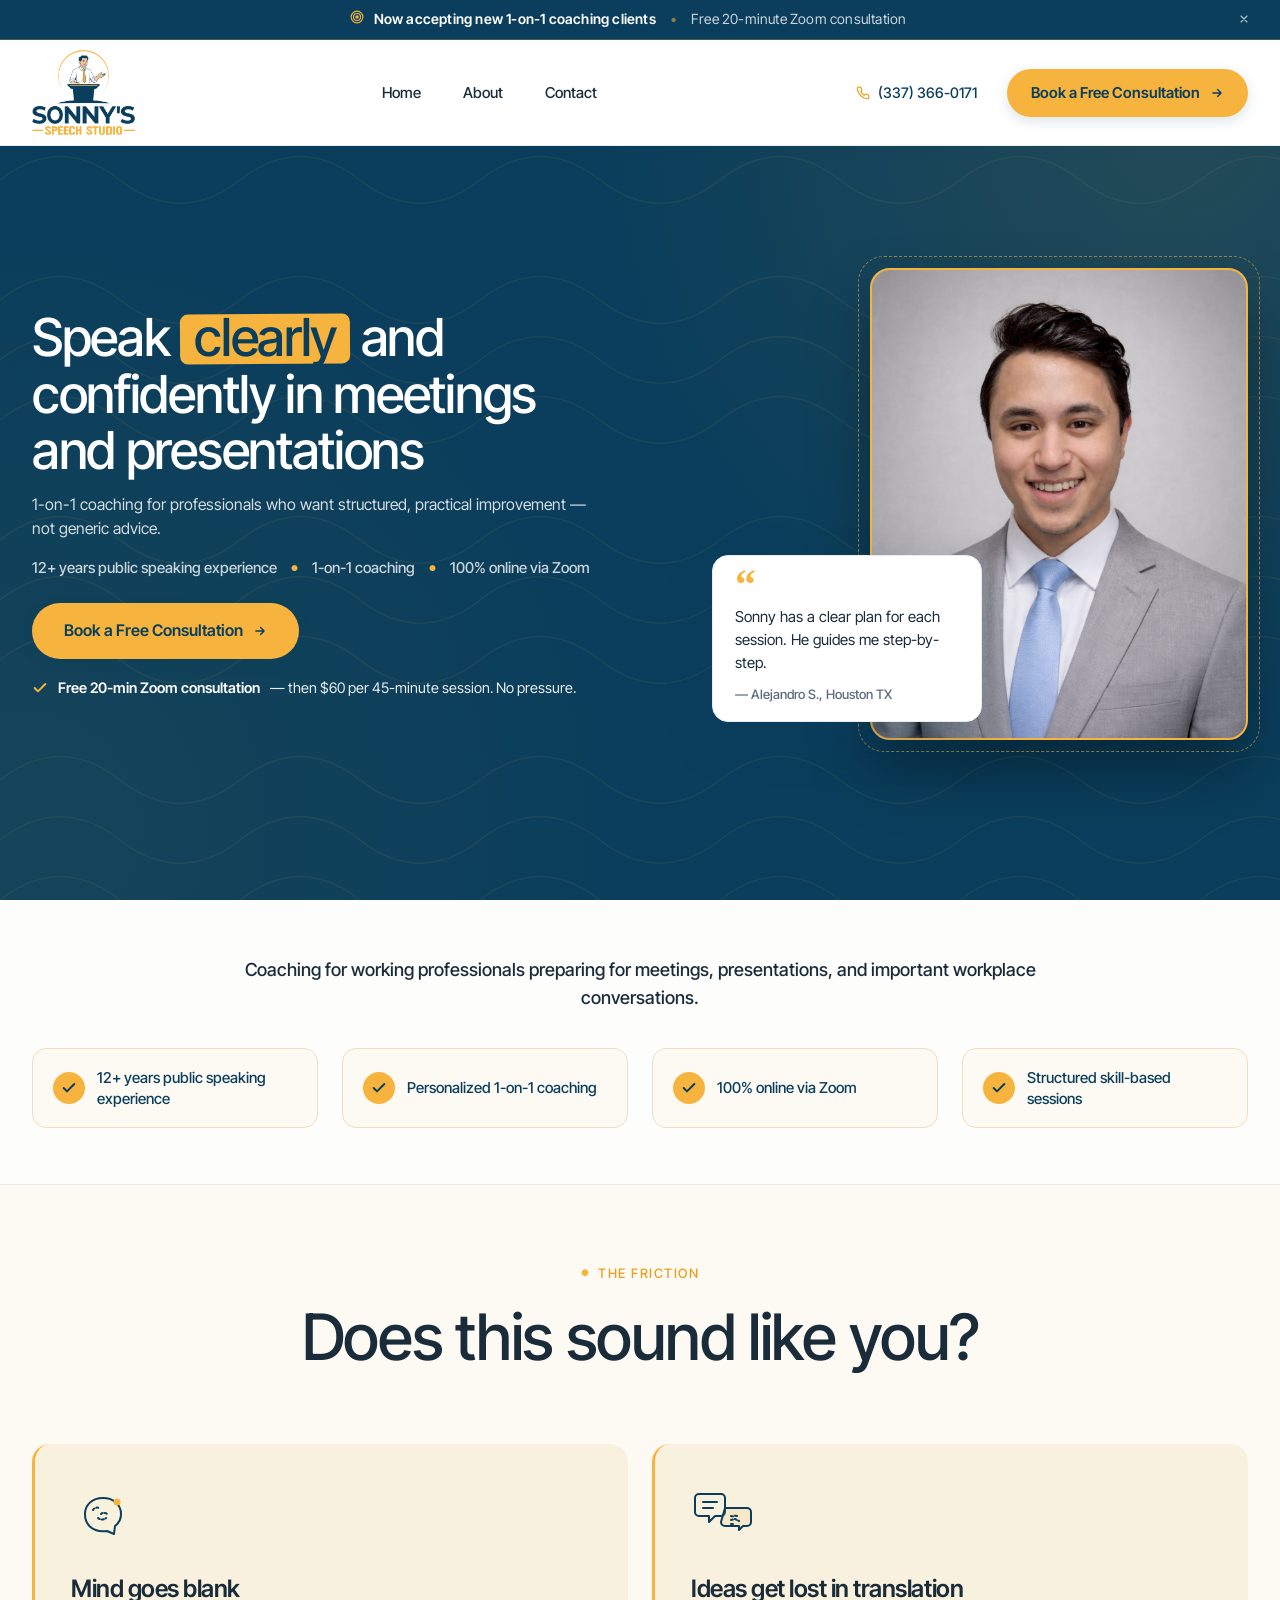
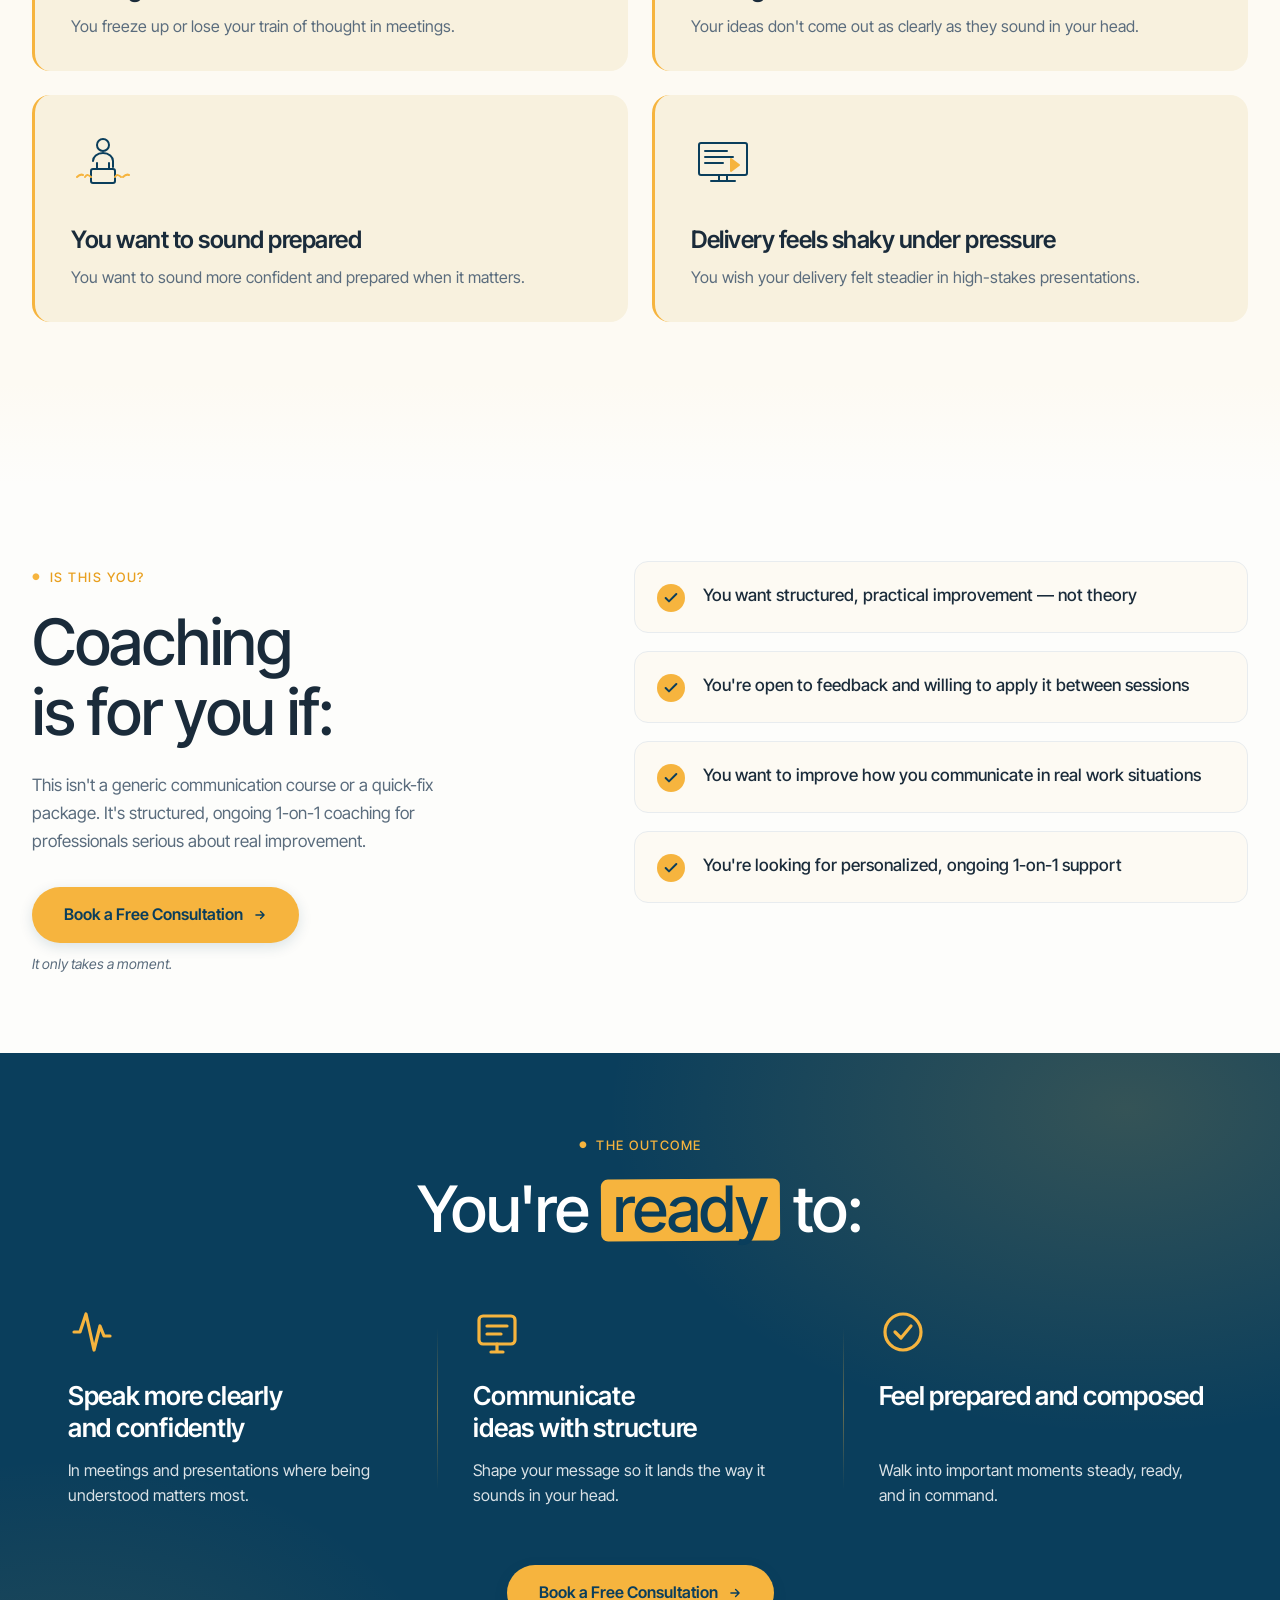
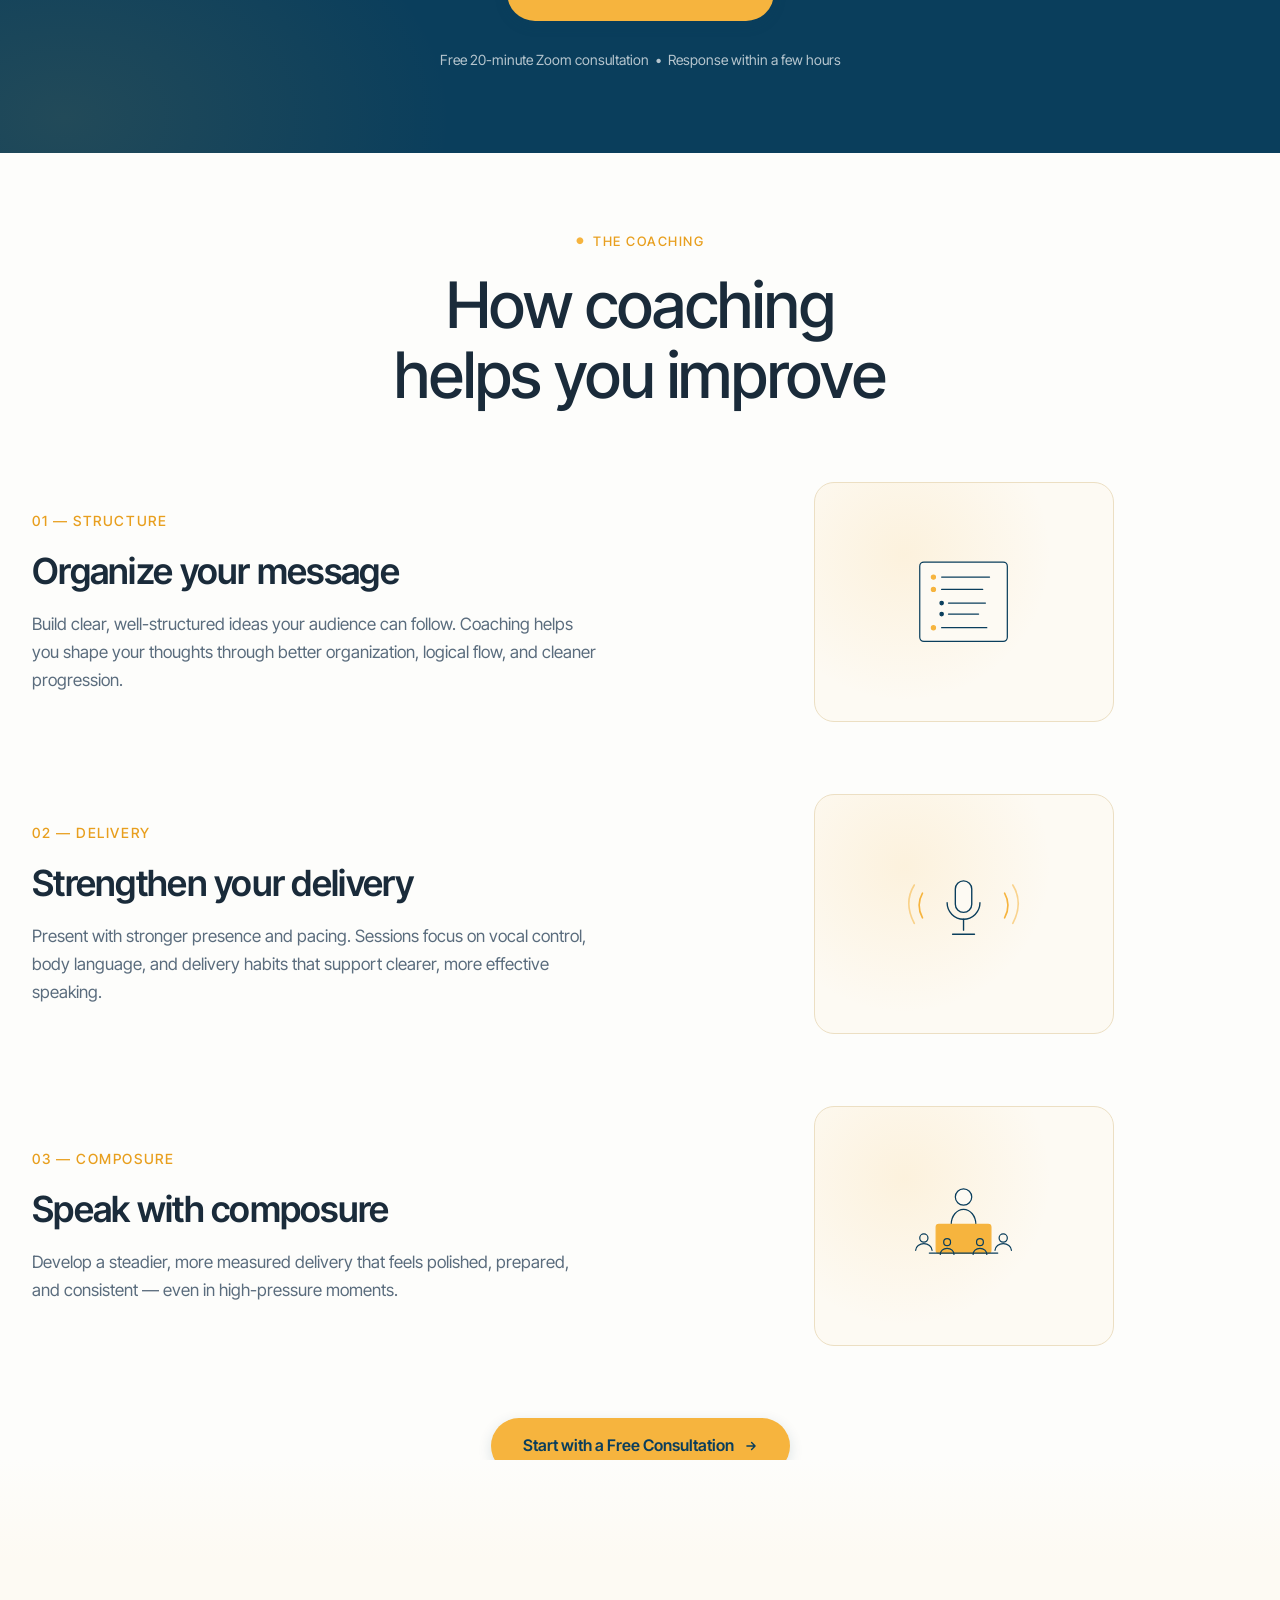
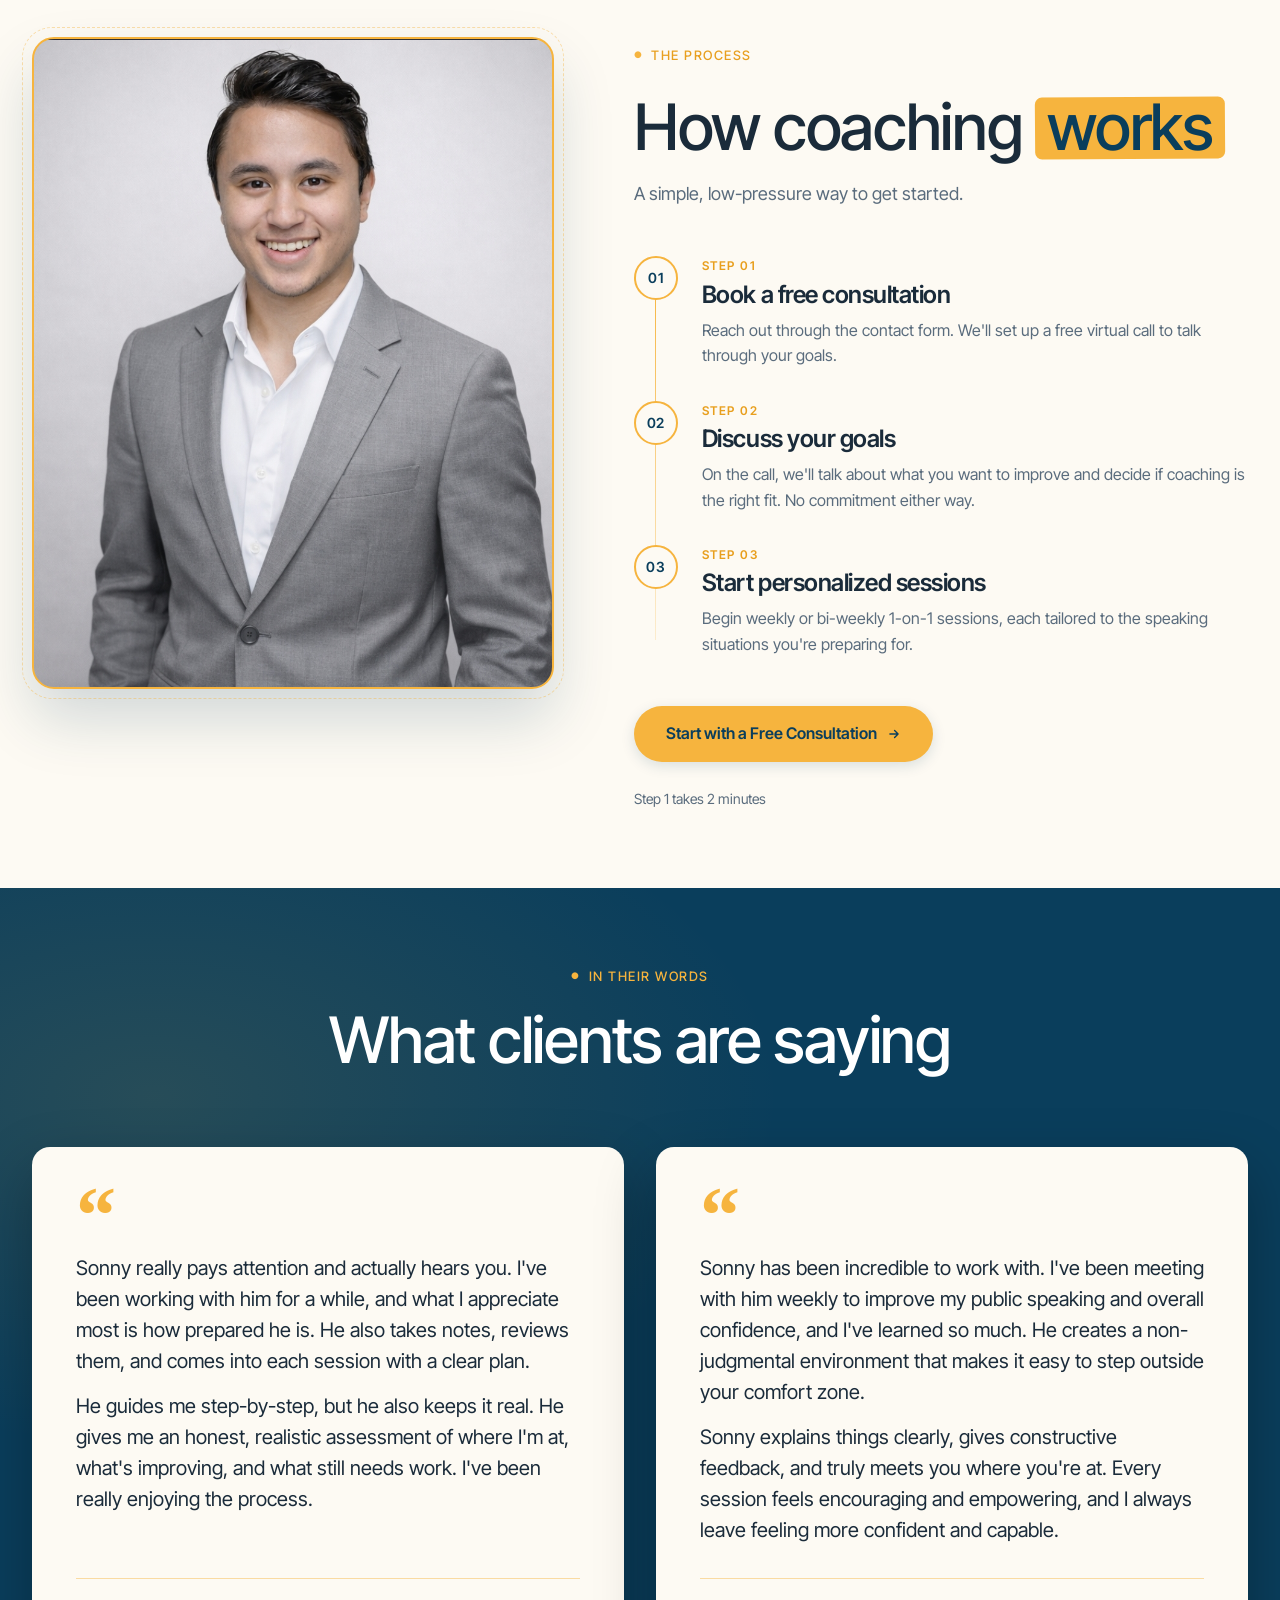
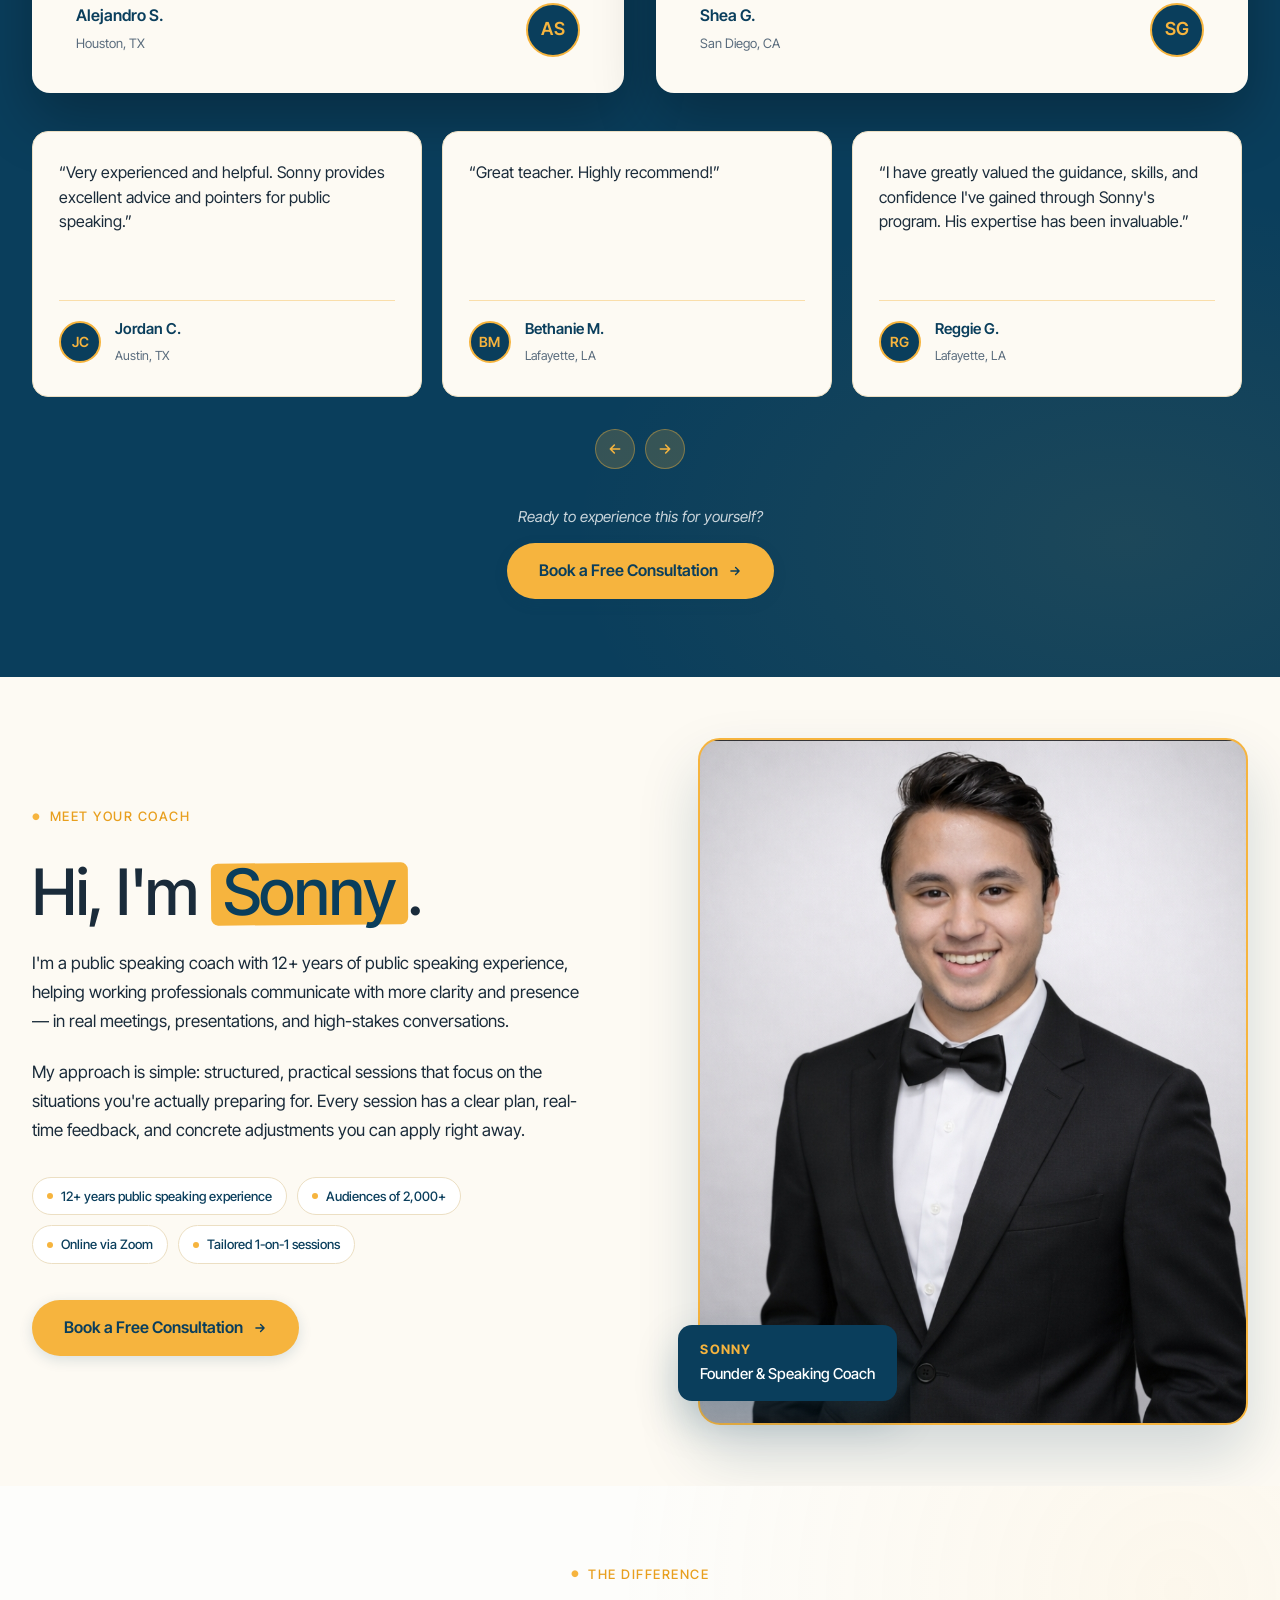
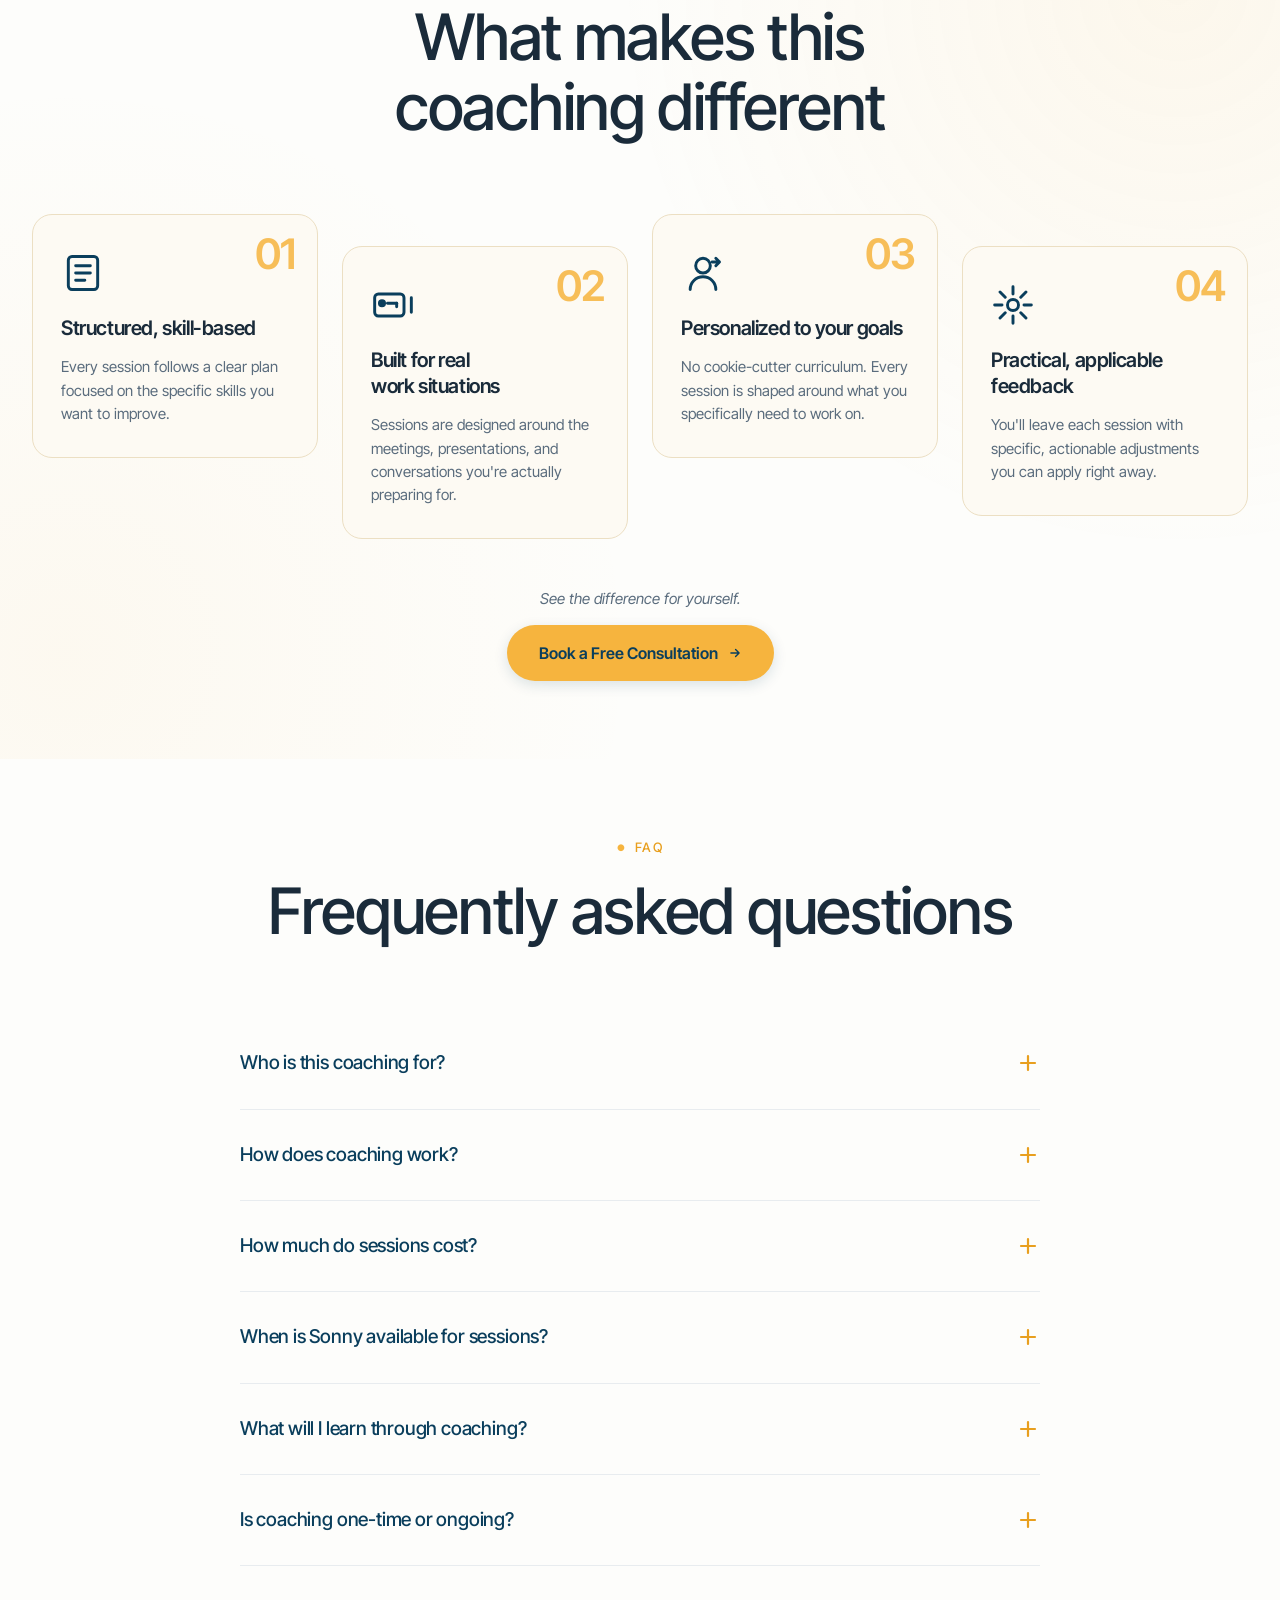
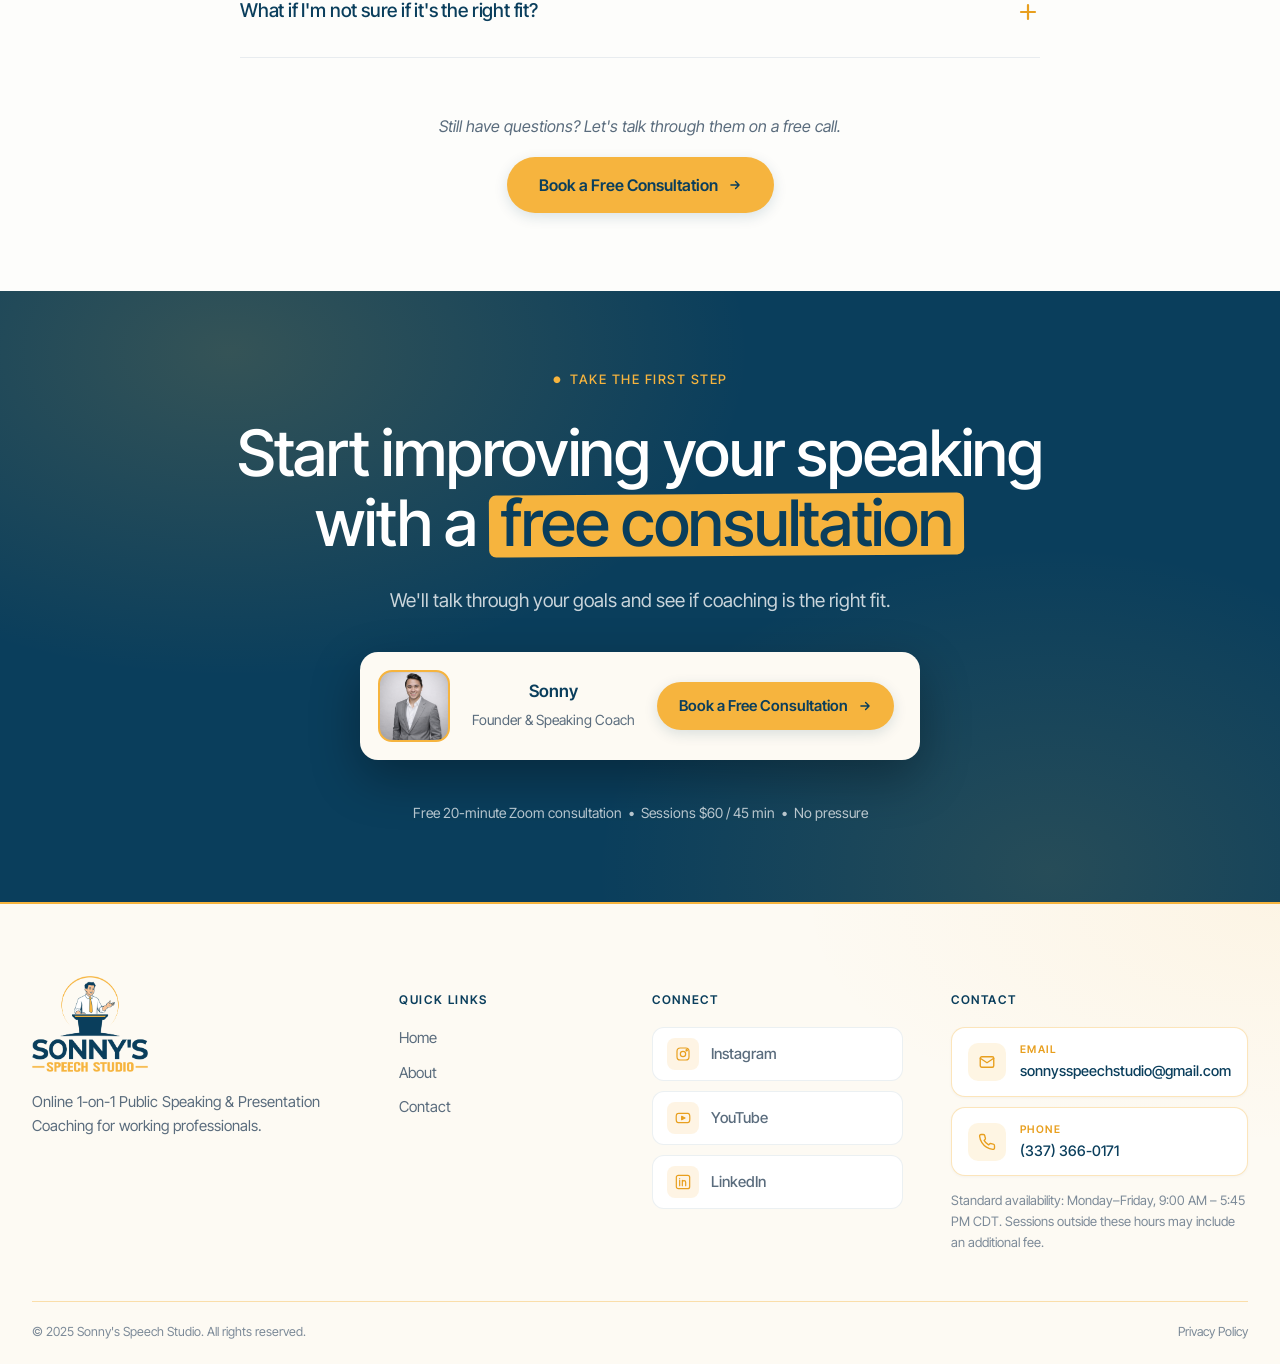
==== commit 68be464b: "Round 9: home strip redesign, about page restructure, contact form upgrade, footer updates Home: - H" ====
--- a/index.html
+++ b/index.html
@@ -116,8 +116,11 @@
           <a href="/contact" class="btn">Book a Free Consultation
             <svg class="arrow" width="14" height="14" viewBox="0 0 24 24" fill="none" stroke="currentColor" stroke-width="2.4" stroke-linecap="round" stroke-linejoin="round"><path d="M5 12h14M13 6l6 6-6 6"/></svg>
           </a>
-          <span class="reassure">Free 20-minute Zoom consultation &nbsp;•&nbsp; Sessions $60 / 45 min &nbsp;•&nbsp; No pressure</span>
-        </div>
+        </div>
+        <p class="hero-reassure-line">
+          <svg class="hr-check" width="16" height="16" viewBox="0 0 24 24" fill="none" stroke="currentColor" stroke-width="3" stroke-linecap="round" stroke-linejoin="round" aria-hidden="true"><polyline points="20 6 9 17 4 12"/></svg>
+          <strong>Free 20-min Zoom consultation</strong> &mdash; then $60 per 45-minute session. No pressure.
+        </p>
       </div>
       <div class="hero-photo-col reveal">
         <div class="hero-photo" role="img" aria-label="Portrait of Sonny, public speaking coach"></div>
@@ -687,7 +690,6 @@
           <li><a href="/">Home</a></li>
           <li><a href="/about">About</a></li>
           <li><a href="/contact">Contact</a></li>
-          <li><a href="/#faq">Coaching FAQ</a></li>
         </ul>
       </div>
       <div class="foot-col">
@@ -733,7 +735,7 @@
             <span class="c-val">(337) 366-0171</span>
           </span>
         </a>
-        <p class="sm">Monday–Friday, 9:00 AM – 5:45 PM CDT<br/>Sessions held 100% online via Zoom</p>
+        <p class="sm">Standard availability: Monday–Friday, 9:00 AM – 5:45 PM CDT. Sessions outside these hours may include an additional fee.</p>
       </div>
     </div>
     <div class="foot-bottom">
--- a/assets/styles.css
+++ b/assets/styles.css
@@ -44,7 +44,7 @@
   button{font-family:inherit;cursor:pointer;border:none;background:none;color:inherit}
 
   .wrap{max-width:var(--container);margin:0 auto;padding:0 32px;position:relative}
-  .hero .wrap{padding-top:100px}
+  .hero .wrap{padding-top:0}
   section{padding:var(--section-py) 0;position:relative}
   .full-bleed{width:100vw;margin-left:calc(50% - 50vw);margin-right:calc(50% - 50vw)}
 
@@ -58,7 +58,7 @@
      TYPOGRAPHY
      ======================================================== */
   h1,h2,h3{font-weight:500;letter-spacing:-0.02em;color:var(--text);margin:0;text-wrap:balance}
-  h1{font-size:70px;line-height:1.06;letter-spacing:-0.025em}
+  h1{font-size:clamp(40px, calc(2.4vw + 2.4vh), 70px);line-height:1.08;letter-spacing:-0.025em}
   h2{font-size:64px;line-height:70px}
   h3{font-size:32px;line-height:40px}
   p{margin:0}
@@ -106,16 +106,18 @@
      BUTTONS — gold pill, consistent everywhere
      ======================================================== */
   .btn{
-    display:inline-flex;align-items:center;gap:10px;
+    display:inline-flex;align-items:center;justify-content:center;gap:10px;
     background:var(--gold);color:var(--navy);
     font-weight:600;font-size:16px;
     padding:0 32px;height:56px;
-    border-radius:999px;
+    border:none;border-radius:999px;
     transition:transform .2s ease, background .2s ease, box-shadow .2s ease;
-    box-shadow:0 6px 18px rgba(246,180,62,.35);
+    box-shadow:0 4px 14px rgba(10,62,92,.14);
     white-space:nowrap;
-  }
-  .btn:hover{background:var(--gold-deep);transform:scale(1.02);box-shadow:0 10px 24px rgba(246,180,62,.4)}
+    text-decoration:none;
+  }
+  .btn:hover{background:var(--gold-deep);transform:translateY(-1px);box-shadow:0 8px 22px rgba(10,62,92,.18)}
+  .btn:focus-visible{outline:3px solid rgba(10,62,92,.35);outline-offset:3px}
   .btn .arrow{transition:transform .2s ease}
   .btn:hover .arrow{transform:translateX(3px)}
   .btn-ghost{
@@ -205,7 +207,9 @@
      ======================================================== */
   .hero{
     min-height:100vh;
-    padding-top:200px;padding-bottom:80px;
+    height:100vh;
+    padding-top:clamp(150px, 18vh, 200px);
+    padding-bottom:clamp(40px, 6vh, 80px);
     background:var(--navy);
     display:flex;align-items:center;
     color:#fff;
@@ -228,9 +232,9 @@
     gap:64px;align-items:center;
     position:relative;z-index:1;
   }
-  .hero-content{display:flex;flex-direction:column;gap:20px;max-width:720px}
-  .hero h1{color:#fff}
-  .hero .sub{font-size:19px;line-height:1.55;color:rgba(255,255,255,.82);max-width:560px}
+  .hero-content{display:flex;flex-direction:column;gap:clamp(12px, 1.6vh, 20px);max-width:720px}
+  .hero h1{color:#fff;font-size:clamp(40px, calc(2.4vw + 2.4vh), 70px);line-height:1.08}
+  .hero .sub{font-size:clamp(15px, calc(0.6vw + 0.9vh), 19px);line-height:1.55;color:rgba(255,255,255,.82);max-width:560px}
   .hero .stars-row .label{color:#fff}
   .hero .hero-trust{color:rgba(255,255,255,.78)}
   .hero .hero-cta .reassure{color:rgba(255,255,255,.7)}
@@ -249,10 +253,21 @@
   .stars-row .label b{font-weight:600}
   .hero-cta{display:flex;align-items:center;gap:18px;flex-wrap:wrap;margin-top:8px}
   .hero-cta .reassure{margin-top:0}
+  .hero-reassure-line{
+    display:flex;align-items:center;gap:10px;
+    margin-top:4px;
+    font-size:14.5px;line-height:1.5;font-weight:400;
+    color:rgba(255,255,255,.9);
+    flex-wrap:wrap;
+  }
+  .hero-reassure-line strong{font-weight:600;color:#fff}
+  .hero-reassure-line .hr-check{
+    flex-shrink:0;color:var(--gold);
+  }
 
   .hero-photo-col{position:relative;display:flex;justify-content:right}
   .hero-photo{
-    width:100%;max-width:520px;aspect-ratio:4/5;
+    width:100%;max-width:clamp(320px, calc(180px + 22vh), 520px);aspect-ratio:4/5;
     border-radius:20px;
     border:2px solid var(--gold);
     box-shadow:0 30px 60px rgba(0,0,0,.35);
@@ -409,7 +424,7 @@
   /* ========================================================
      5 — HOW COACHING HELPS (zigzag)
      ======================================================== */
-  .helps{background:var(--white);overflow:hidden}
+  .helps{background:var(--white)}
   .zig{
     display:grid;grid-template-columns:1fr 1fr;
     gap:80px;align-items:center;
@@ -442,7 +457,8 @@
     background:radial-gradient(circle at 30% 30%, rgba(246,180,62,.12), transparent 55%);
   }
   .zig-visual svg{width:46%;height:46%;position:relative;z-index:1}
-  .helps-cta{display:flex;justify-content:center;margin-top:32px}
+  .helps-cta{display:flex;justify-content:center;margin:56px 0 8px;width:100%}
+  .helps-cta .btn{width:auto;min-width:max-content}
 
   /* ========================================================
      6 — HOW IT WORKS (photo + timeline)
@@ -968,19 +984,7 @@
     .sonny-card{flex-direction:column;text-align:center;padding:22px}
   }
 
-  /* Short viewports — keep hero above the fold */
-  @media (min-width:821px) and (max-height:760px){
-    .hero{padding-top:120px;padding-bottom:120px}
-    .hero-content{gap:20px}
-    .hero h1{font-size:clamp(38px, 4.8vw, 54px);line-height:1.1}
-    .hero .sub{font-size:16px;line-height:1.5}
-    .hero-photo{max-width:380px;aspect-ratio:4/5}
-    .hero-trust{font-size:13px}
-    .hero-cta .btn{height:48px;font-size:14px}
-  }
-  @media (min-width:821px) and (max-height:620px){
-    .hero{padding-top:100px;padding-bottom:100px}
-    .hero h1{font-size:clamp(28px, 3.6vw, 50px)}
-    .hero-photo{max-width:280px}
+  /* Short viewports — hide quote card so hero stays above the fold */
+  @media (min-width:821px) and (max-height:680px){
     .hero-quote{display:none}
   }
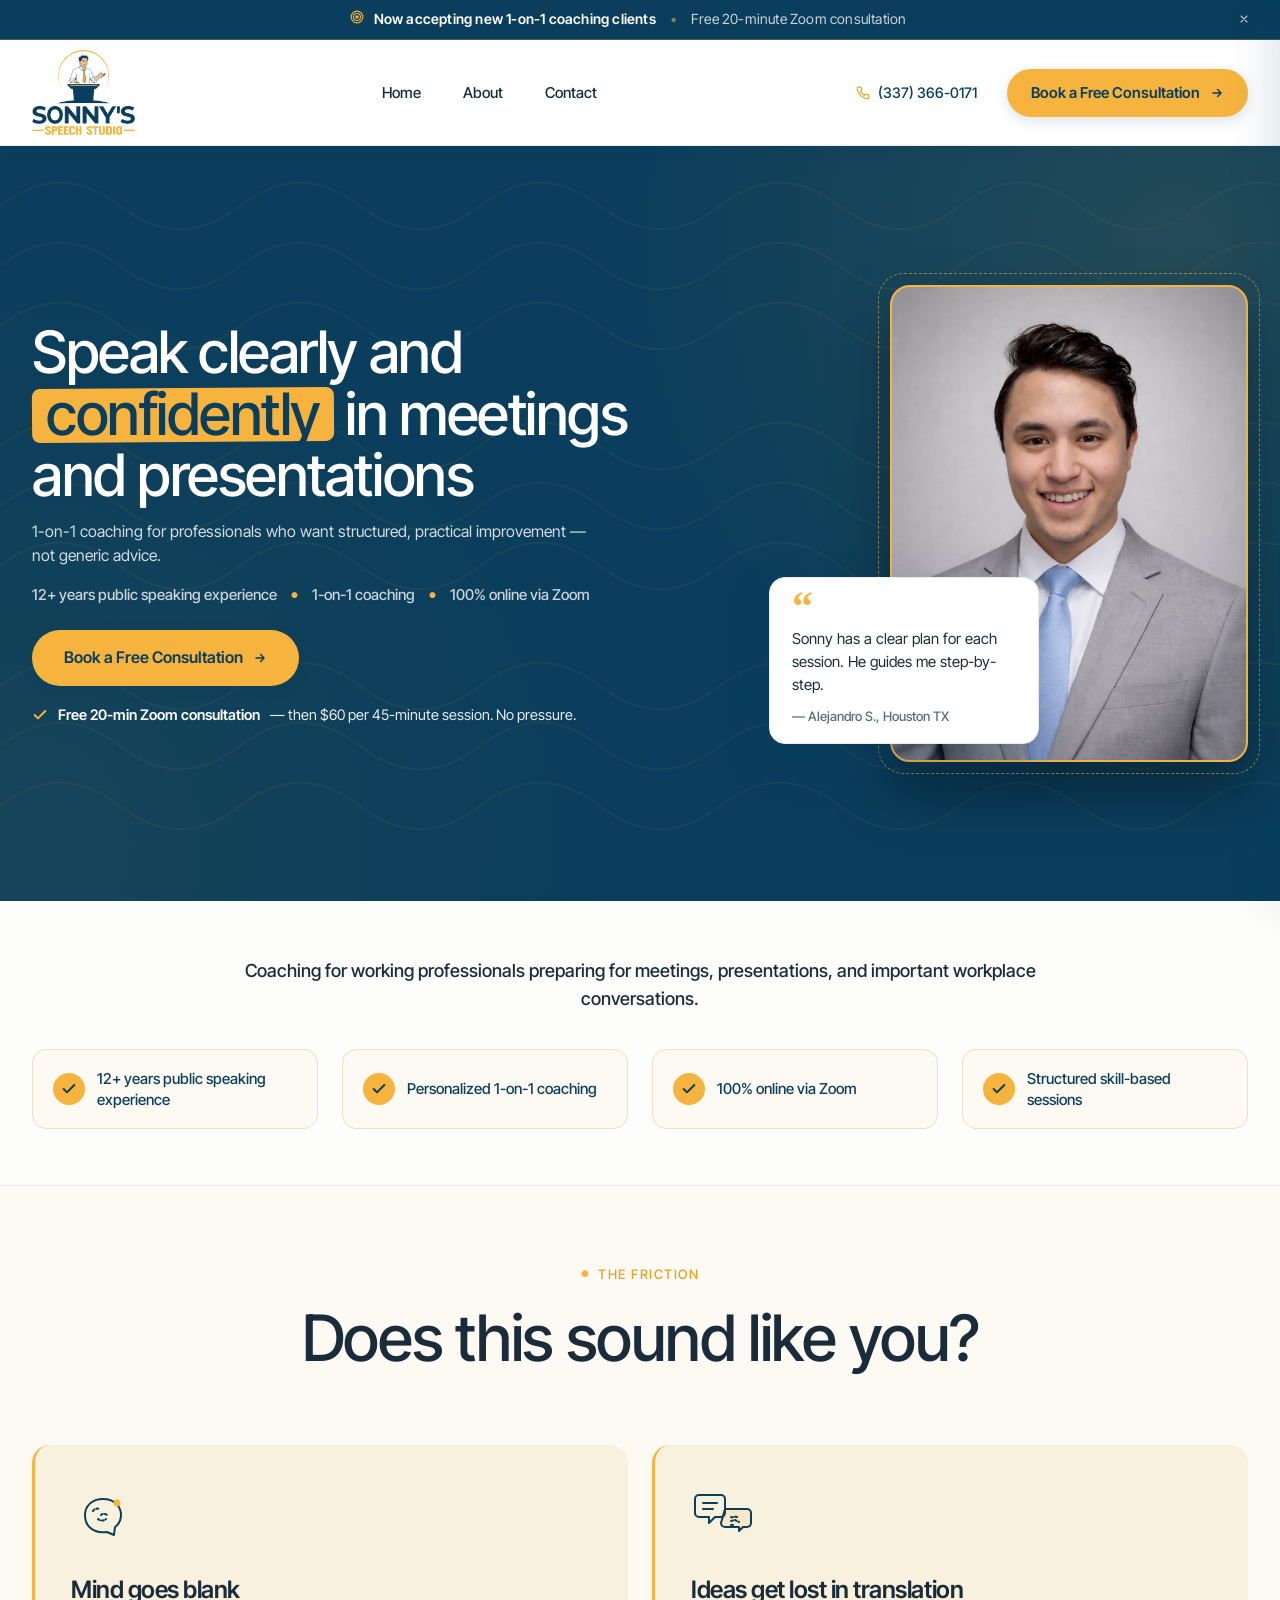
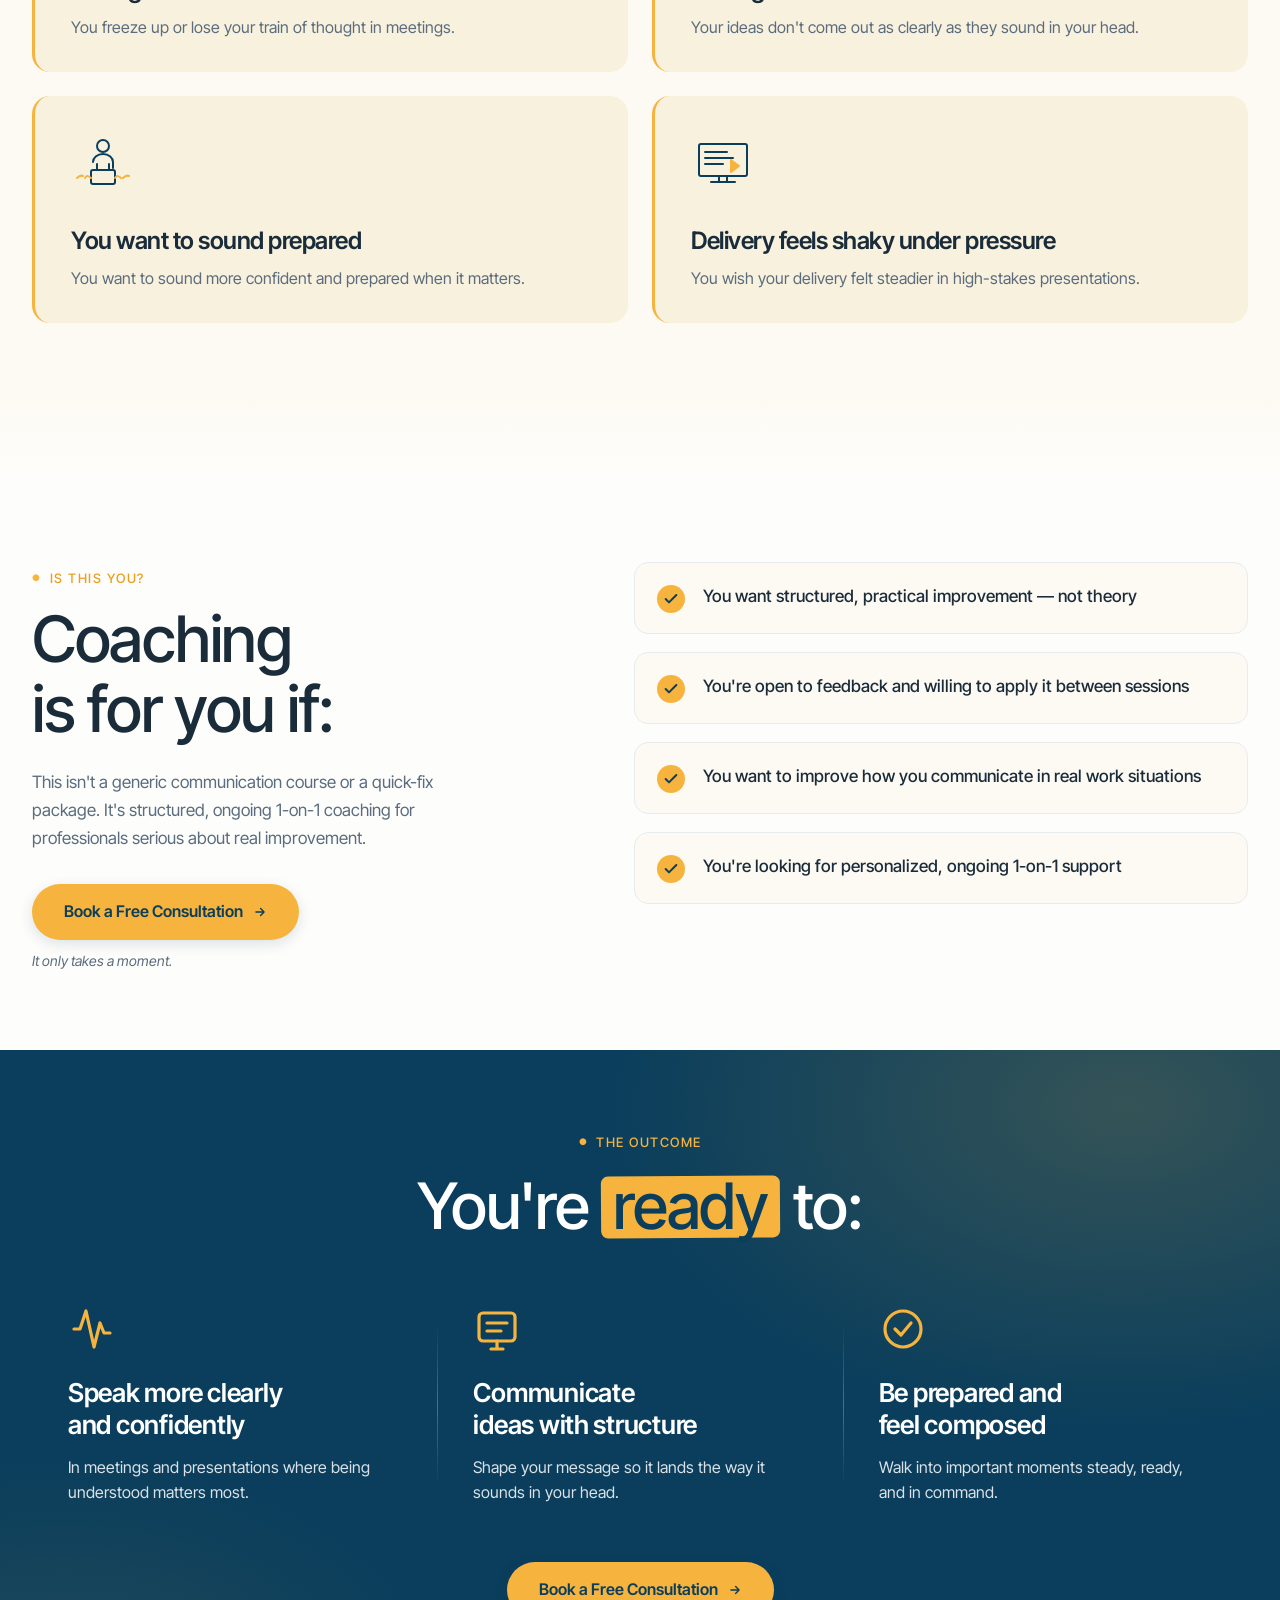
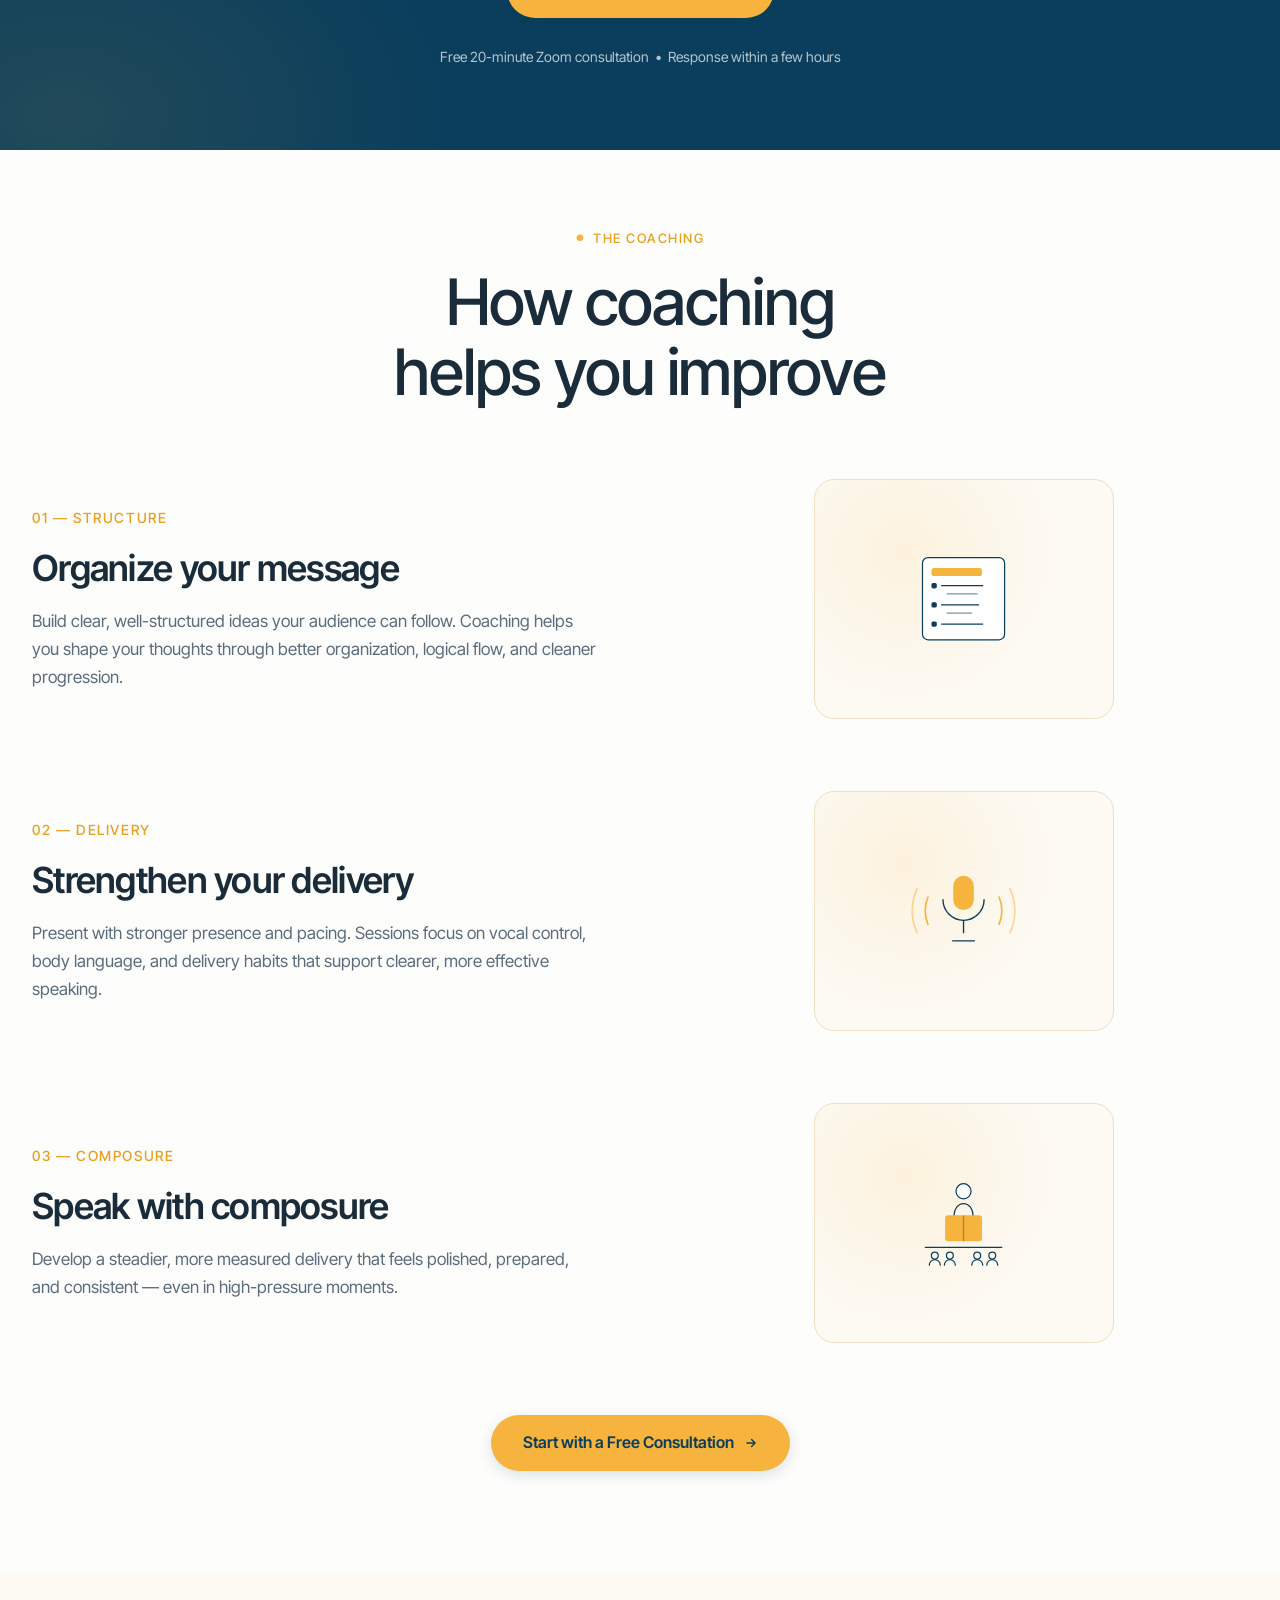
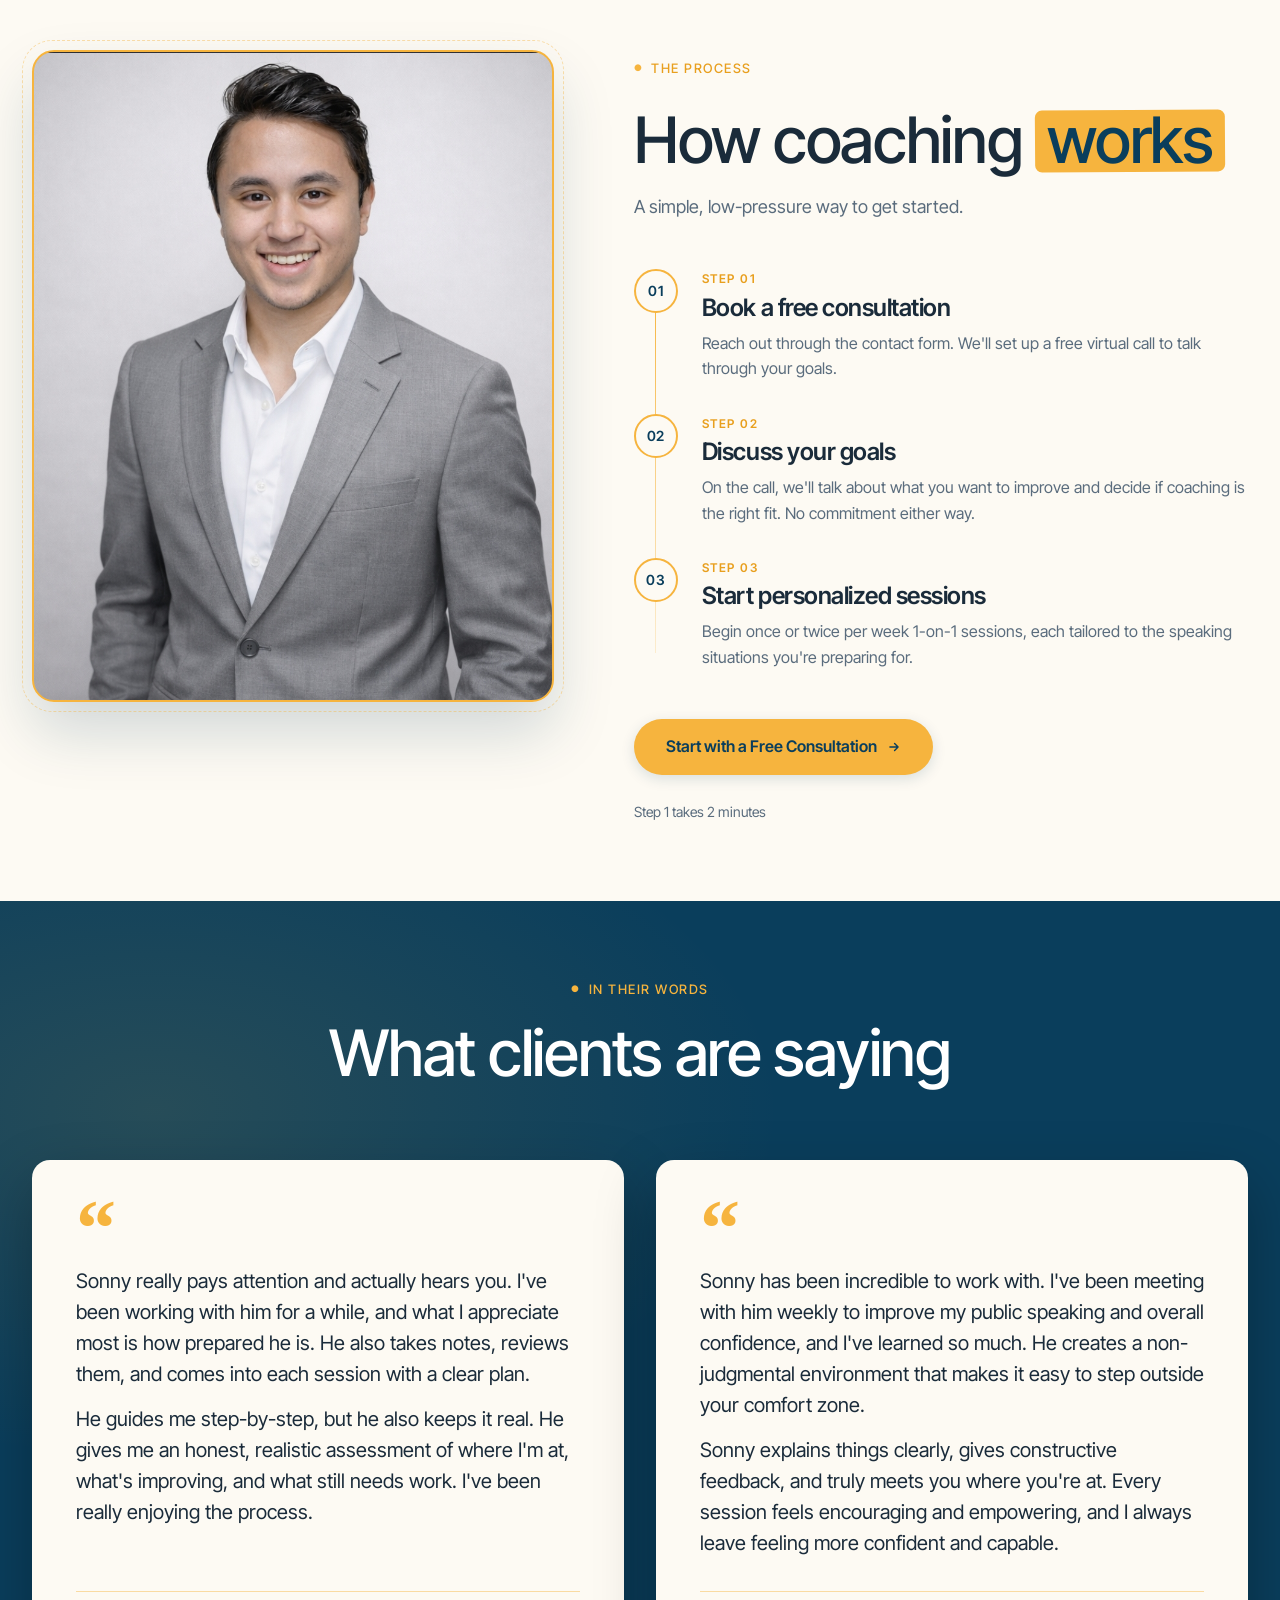
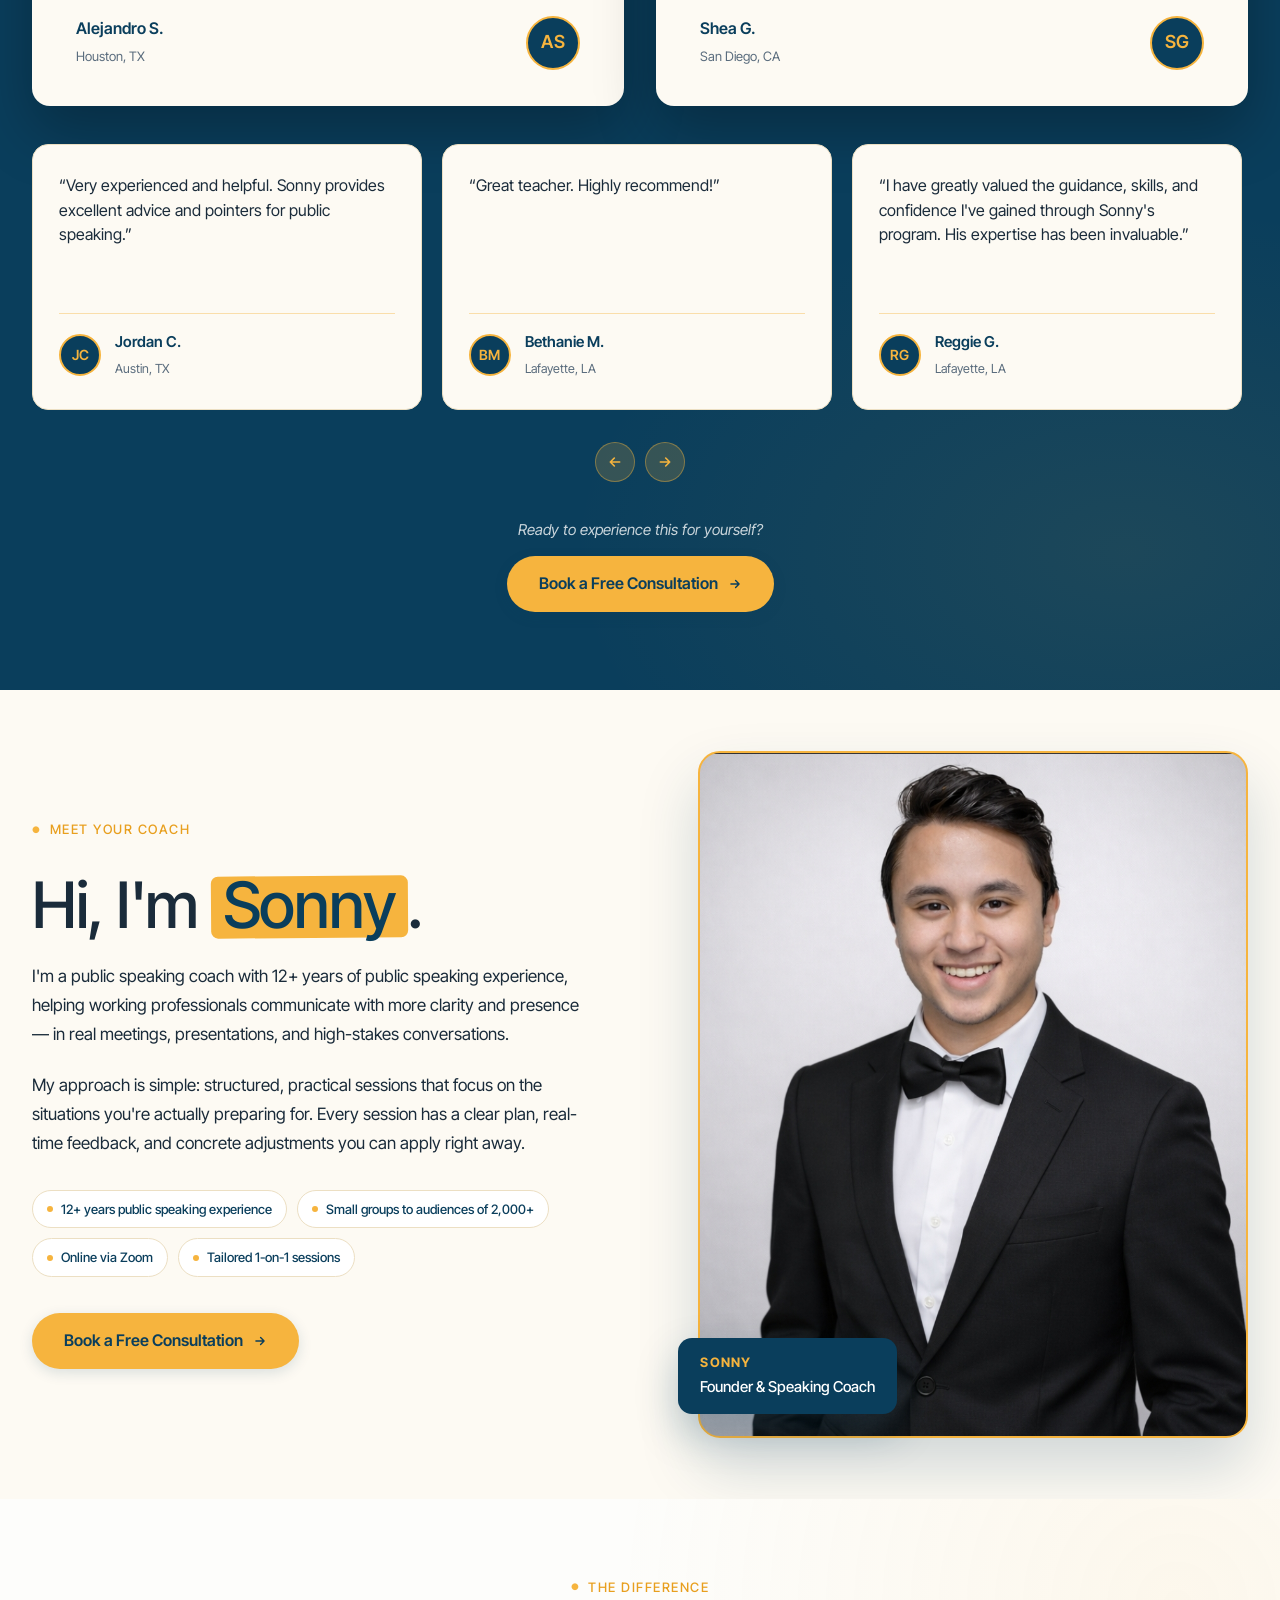
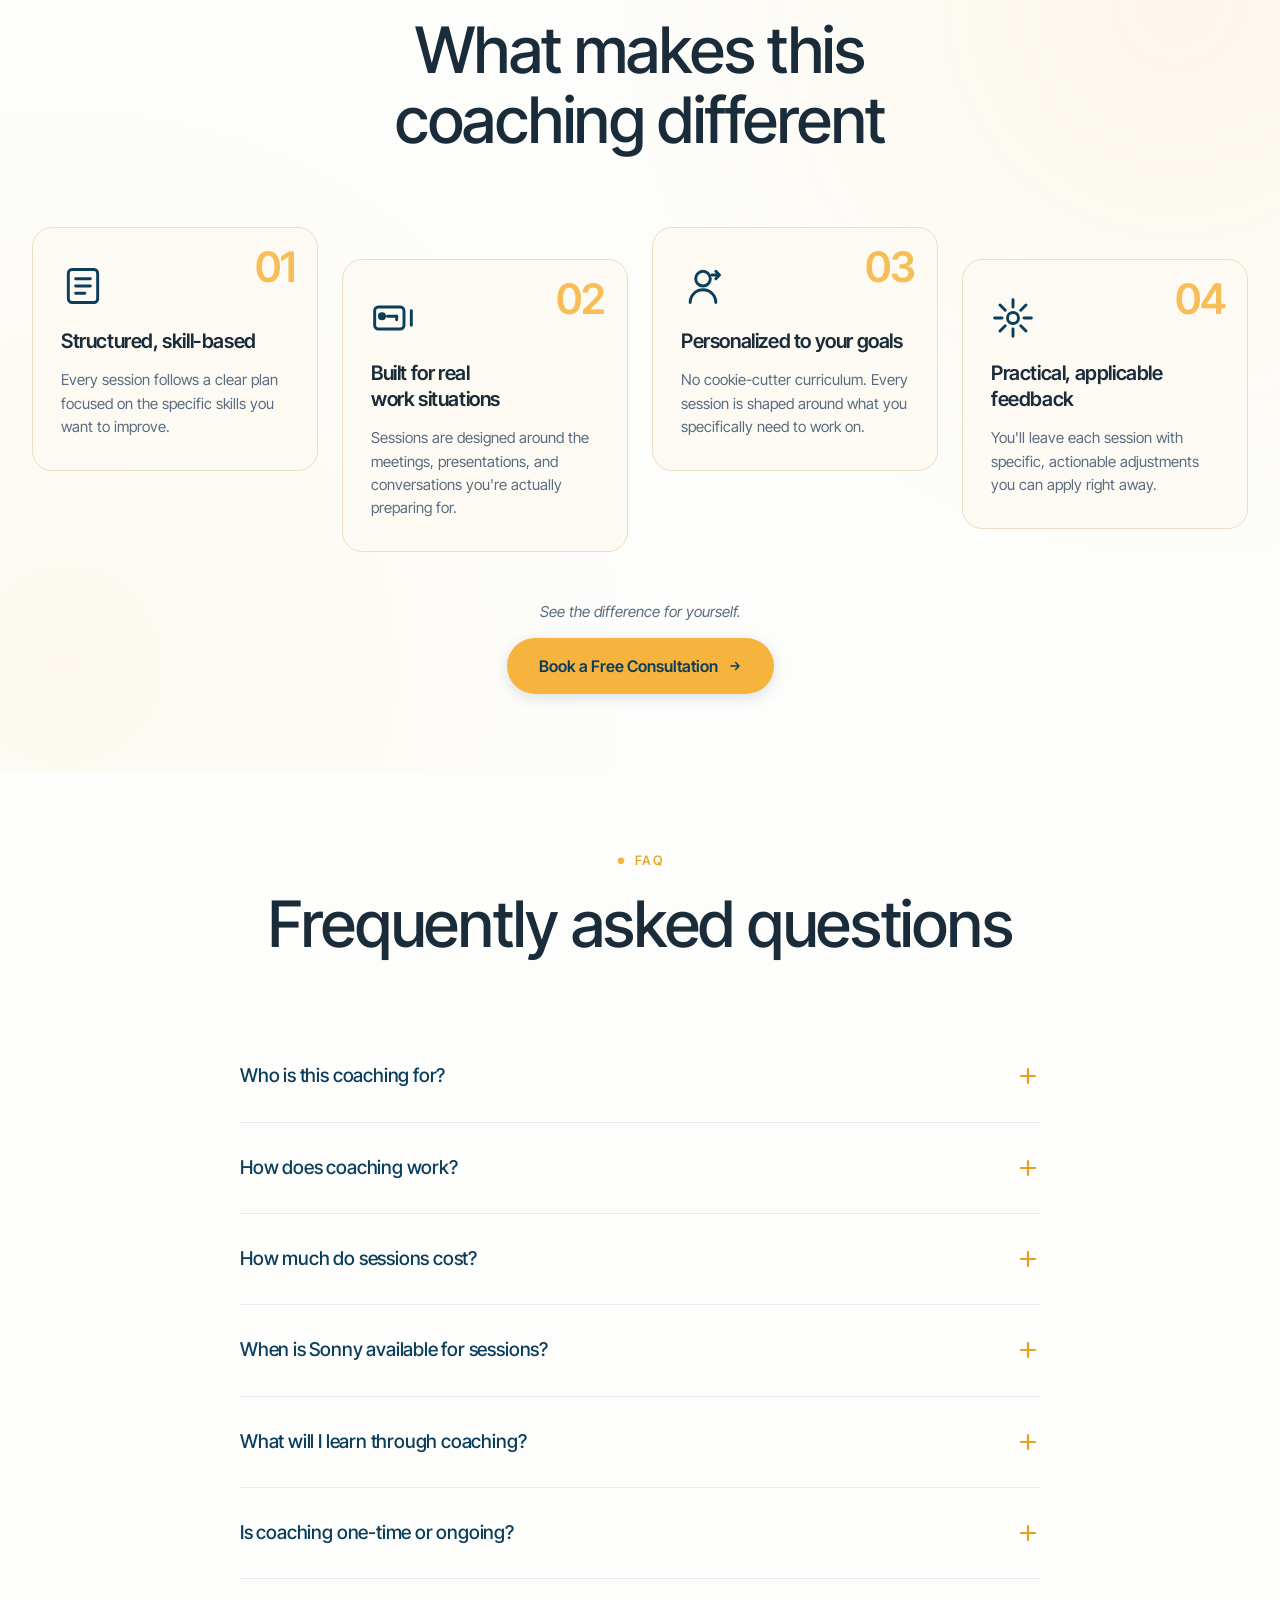
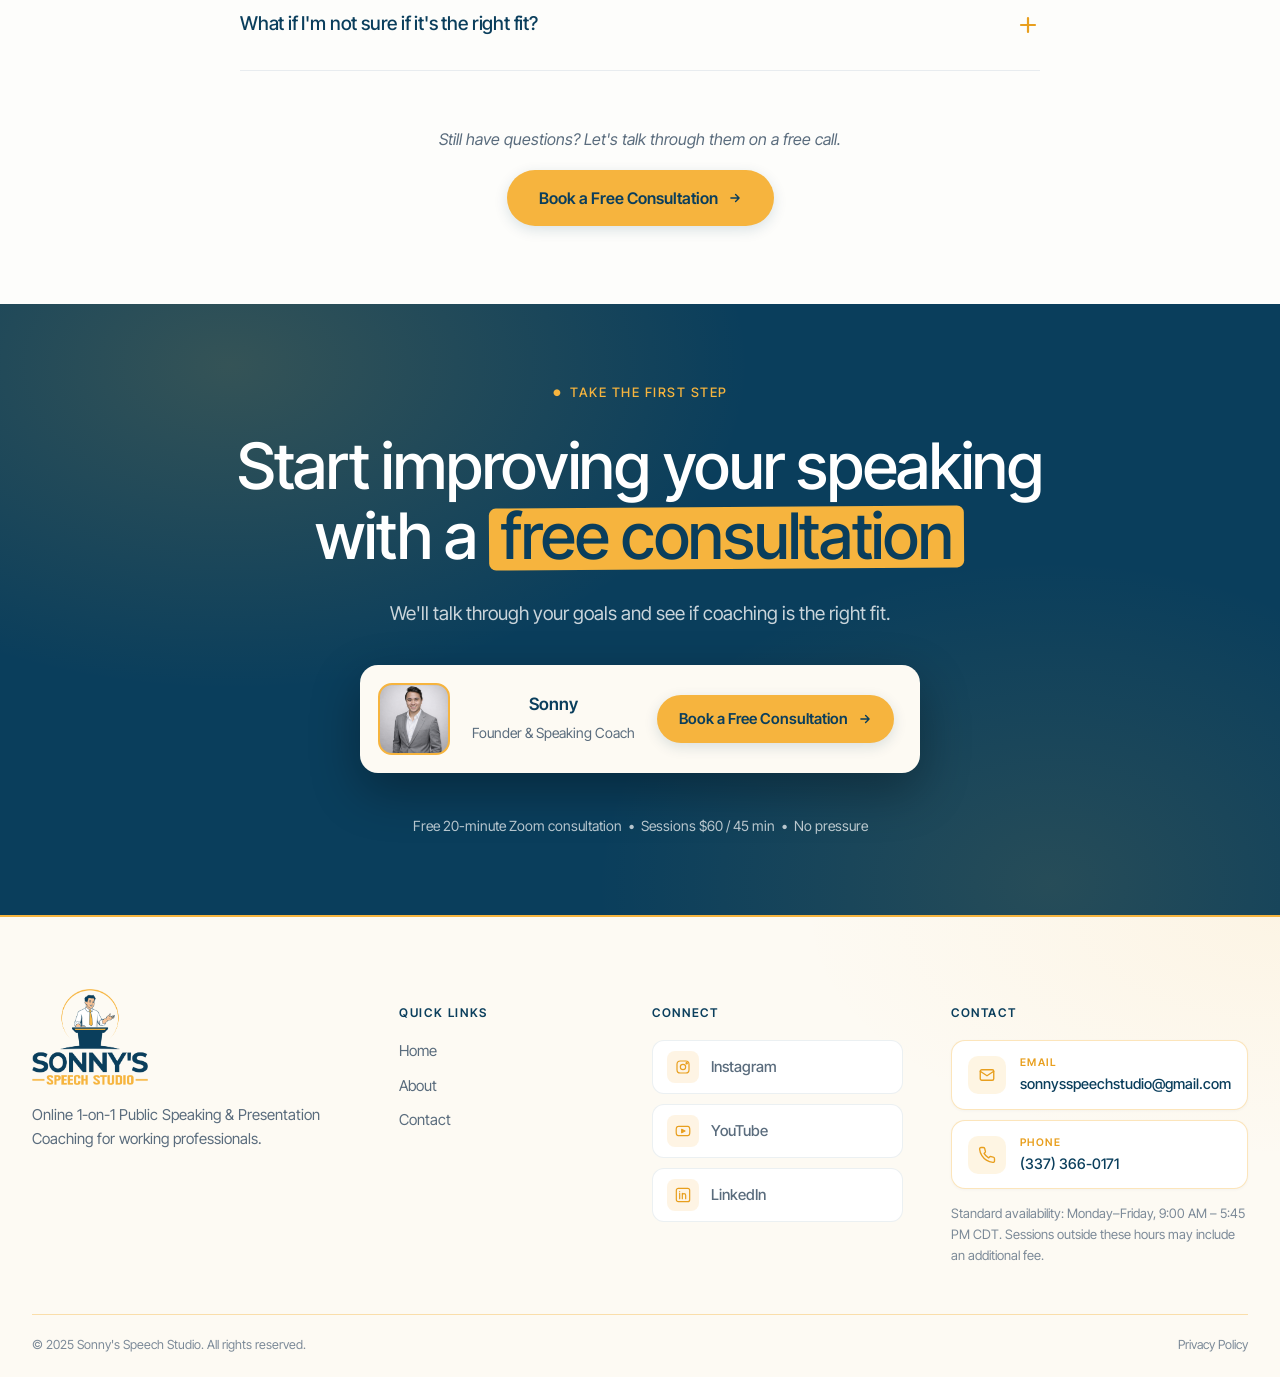
==== commit 0c451e13: "Round 10 (pre-launch): mobile responsiveness, navigation, copy refinements, and final polish PRIORIT" ====
--- a/index.html
+++ b/index.html
@@ -6,8 +6,8 @@
 <meta http-equiv="Cache-Control" content="no-cache, no-store, must-revalidate" />
 <meta http-equiv="Pragma" content="no-cache" />
 <meta http-equiv="Expires" content="0" />
-<title>Sonny's Speech Studio — 1-on-1 Online Public Speaking Coaching</title>
-<meta name="description" content="1-on-1 online public speaking coaching for working professionals. Structured, practical sessions over Zoom. Book a free consultation." />
+<title>Online Public Speaking & Presentation Coaching | Sonny's Speech Studio</title>
+<meta name="description" content="1-on-1 online public speaking coaching for working professionals. Build confidence, clarity, and structure. Free 20-minute Zoom consultation." />
 
 <!-- Favicons -->
 <link rel="icon" type="image/png" href="assets/logo.png" />
@@ -92,9 +92,37 @@
       <a href="/contact" class="btn">Book a Free Consultation
         <svg class="arrow" width="14" height="14" viewBox="0 0 24 24" fill="none" stroke="currentColor" stroke-width="2.4" stroke-linecap="round" stroke-linejoin="round"><path d="M5 12h14M13 6l6 6-6 6"/></svg>
       </a>
+      <button class="nav-toggle" id="navToggle" aria-label="Open menu" aria-expanded="false" aria-controls="navDrawer">
+        <svg class="icon-open" viewBox="0 0 24 24" fill="none" stroke="currentColor" stroke-width="2" stroke-linecap="round" stroke-linejoin="round"><path d="M3 6h18M3 12h18M3 18h18"/></svg>
+        <svg class="icon-close" viewBox="0 0 24 24" fill="none" stroke="currentColor" stroke-width="2.2" stroke-linecap="round"><path d="M18 6 6 18M6 6l12 12"/></svg>
+      </button>
     </div>
   </div>
 </header>
+
+<!-- Mobile drawer -->
+<div class="nav-overlay" id="navOverlay"></div>
+<aside class="nav-drawer" id="navDrawer" aria-label="Site navigation">
+  <div class="nav-drawer-head">
+    <img src="assets/logo.png" alt="Sonny's Speech Studio" />
+    <button class="nav-drawer-close" id="navDrawerClose" aria-label="Close menu">
+      <svg viewBox="0 0 24 24" fill="none" stroke="currentColor" stroke-width="2.2" stroke-linecap="round"><path d="M18 6 6 18M6 6l12 12"/></svg>
+    </button>
+  </div>
+  <nav class="nav-drawer-links">
+    <a href="/">Home</a>
+    <a href="/about">About</a>
+    <a href="/contact">Contact</a>
+  </nav>
+  <div class="nav-drawer-divider"></div>
+  <a href="tel:+13373660171" class="nav-drawer-phone">
+    <svg width="18" height="18" viewBox="0 0 24 24" fill="none" stroke="currentColor" stroke-width="2" stroke-linecap="round" stroke-linejoin="round"><path d="M22 16.92v3a2 2 0 0 1-2.18 2 19.79 19.79 0 0 1-8.63-3.07 19.5 19.5 0 0 1-6-6 19.79 19.79 0 0 1-3.07-8.67A2 2 0 0 1 4.11 2h3a2 2 0 0 1 2 1.72 12.84 12.84 0 0 0 .7 2.81 2 2 0 0 1-.45 2.11L8.09 9.91a16 16 0 0 0 6 6l1.27-1.27a2 2 0 0 1 2.11-.45 12.84 12.84 0 0 0 2.81.7A2 2 0 0 1 22 16.92z"/></svg>
+    <span>(337) 366-0171</span>
+  </a>
+  <a href="/contact" class="btn">Book a Free Consultation
+    <svg class="arrow" width="14" height="14" viewBox="0 0 24 24" fill="none" stroke="currentColor" stroke-width="2.4" stroke-linecap="round" stroke-linejoin="round"><path d="M5 12h14M13 6l6 6-6 6"/></svg>
+  </a>
+</aside>
 
 <main>
 
@@ -103,7 +131,7 @@
   <div class="wrap">
     <div class="hero-grid">
       <div class="hero-content reveal">
-        <h1>Speak <span class="hl">clearly</span> and confidently in meetings and presentations</h1>
+        <h1>Speak clearly and <span class="hl">confidently</span> in meetings and presentations</h1>
         <p class="sub">1-on-1 coaching for professionals who want structured, practical improvement — not generic advice.</p>
         <div class="hero-trust">
           <span>12+ years public speaking experience</span>
@@ -220,8 +248,8 @@
     <div class="fit-grid">
       <div class="fit-left reveal">
         <span class="eyebrow">Is This You?</span>
-        <h2 style="margin-top:18px">Coaching is for you if:</h2>
-        <p class="lead" style="margin-top:24px">This isn't a generic communication course or a quick-fix package. It's structured, ongoing 1-on-1 coaching for professionals serious about real improvement.</p>
+        <h2 style="margin-top:14px">Coaching is for you if:</h2>
+        <p class="lead" style="margin-top:18px">This isn't a generic communication course or a quick-fix package. It's structured, ongoing 1-on-1 coaching for professionals serious about real improvement.</p>
         <div class="fit-cta">
           <a href="/contact" class="btn">Book a Free Consultation
             <svg class="arrow" width="14" height="14" viewBox="0 0 24 24" fill="none" stroke="currentColor" stroke-width="2.4" stroke-linecap="round" stroke-linejoin="round"><path d="M5 12h14M13 6l6 6-6 6"/></svg>
@@ -268,7 +296,7 @@
           <circle cx="12" cy="12" r="9"/>
           <path d="M8 12l3 3 5-6"/>
         </svg>
-        <h3>Feel prepared and composed</h3>
+        <h3>Be prepared and feel composed</h3>
         <p>Walk into important moments steady, ready, and in command.</p>
       </div>
     </div>
@@ -297,17 +325,21 @@
       </div>
       <div class="zig-visual" aria-hidden="true">
         <svg viewBox="0 0 200 160" fill="none" stroke="#0a3e5c" stroke-width="1.8" stroke-linecap="round" stroke-linejoin="round">
-          <rect x="36" y="22" width="128" height="116" rx="6" fill="#fdfaf3"/>
-          <circle cx="56" cy="44" r="3" fill="#f6b43e" stroke="#f6b43e"/>
-          <path d="M68 44h70"/>
-          <circle cx="56" cy="62" r="3" fill="#f6b43e" stroke="#f6b43e"/>
-          <path d="M68 62h60"/>
-          <circle cx="68" cy="82" r="2.5" fill="#0a3e5c" stroke="#0a3e5c"/>
-          <path d="M78 82h54"/>
-          <circle cx="68" cy="98" r="2.5" fill="#0a3e5c" stroke="#0a3e5c"/>
-          <path d="M78 98h44"/>
-          <circle cx="56" cy="118" r="3" fill="#f6b43e" stroke="#f6b43e"/>
-          <path d="M68 118h66"/>
+          <!-- Document with structured outline (clear hierarchy) -->
+          <rect x="40" y="20" width="120" height="120" rx="8" fill="#ffffff" stroke="#0a3e5c"/>
+          <!-- Heading bar -->
+          <rect x="54" y="36" width="72" height="10" rx="3" fill="#f6b43e" stroke="#f6b43e"/>
+          <!-- Section 1 -->
+          <rect x="54" y="58" width="6" height="6" rx="1.5" fill="#0a3e5c" stroke="#0a3e5c"/>
+          <path d="M68 61h60"/>
+          <path d="M76 73h44" opacity=".55"/>
+          <!-- Section 2 -->
+          <rect x="54" y="86" width="6" height="6" rx="1.5" fill="#0a3e5c" stroke="#0a3e5c"/>
+          <path d="M68 89h54"/>
+          <path d="M76 101h36" opacity=".55"/>
+          <!-- Section 3 -->
+          <rect x="54" y="114" width="6" height="6" rx="1.5" fill="#0a3e5c" stroke="#0a3e5c"/>
+          <path d="M68 117h60"/>
         </svg>
       </div>
     </div>
@@ -320,14 +352,17 @@
       </div>
       <div class="zig-visual" aria-hidden="true">
         <svg viewBox="0 0 200 160" fill="none" stroke="#0a3e5c" stroke-width="2" stroke-linecap="round" stroke-linejoin="round">
-          <rect x="88" y="32" width="24" height="46" rx="12" fill="#fdfaf3"/>
-          <path d="M76 64a24 24 0 0 0 48 0"/>
-          <path d="M100 88v16"/>
-          <path d="M84 110h32"/>
-          <path d="M40 50q-10 18 0 36" stroke="#f6b43e" stroke-width="2.4"/>
-          <path d="M28 38q-16 26 0 56" stroke="#f6b43e" stroke-width="2.4" opacity=".55"/>
-          <path d="M160 50q10 18 0 36" stroke="#f6b43e" stroke-width="2.4"/>
-          <path d="M172 38q16 26 0 56" stroke="#f6b43e" stroke-width="2.4" opacity=".55"/>
+          <!-- Microphone with sound waves (delivery) -->
+          <rect x="86" y="30" width="28" height="48" rx="14" fill="#f6b43e" stroke="#f6b43e"/>
+          <path d="M70 64a30 30 0 0 0 60 0" stroke="#0a3e5c"/>
+          <path d="M100 94v18" stroke="#0a3e5c"/>
+          <path d="M84 124h32" stroke="#0a3e5c"/>
+          <!-- Sound waves left -->
+          <path d="M48 60q-8 20 0 40" stroke="#f6b43e" stroke-width="2.4"/>
+          <path d="M32 48q-14 32 0 64" stroke="#f6b43e" stroke-width="2.4" opacity=".5"/>
+          <!-- Sound waves right -->
+          <path d="M152 60q8 20 0 40" stroke="#f6b43e" stroke-width="2.4"/>
+          <path d="M168 48q14 32 0 64" stroke="#f6b43e" stroke-width="2.4" opacity=".5"/>
         </svg>
       </div>
     </div>
@@ -340,18 +375,24 @@
       </div>
       <div class="zig-visual" aria-hidden="true">
         <svg viewBox="0 0 200 160" fill="none" stroke="#0a3e5c" stroke-width="1.8" stroke-linecap="round" stroke-linejoin="round">
-          <circle cx="100" cy="38" r="12" fill="#fdfaf3"/>
-          <path d="M82 78c0-12 8-22 18-22s18 10 18 22"/>
-          <rect x="60" y="78" width="80" height="42" rx="4" fill="#f6b43e" stroke="#f6b43e"/>
-          <path d="M50 120h100"/>
-          <circle cx="42" cy="98" r="6"/>
-          <path d="M30 116c0-6 6-10 12-10s12 4 12 10"/>
-          <circle cx="158" cy="98" r="6"/>
-          <path d="M146 116c0-6 6-10 12-10s12 4 12 10"/>
-          <circle cx="76" cy="104" r="5"/>
-          <path d="M66 122c0-5 4-9 10-9s10 4 10 9"/>
-          <circle cx="124" cy="104" r="5"/>
-          <path d="M114 122c0-5 4-9 10-9s10 4 10 9"/>
+          <!-- Speaker at podium with audience (presenting / composure) -->
+          <!-- Speaker -->
+          <circle cx="100" cy="34" r="11" fill="#ffffff"/>
+          <path d="M86 70c0-10 6-18 14-18s14 8 14 18"/>
+          <!-- Podium -->
+          <rect x="74" y="70" width="52" height="36" rx="3" fill="#f6b43e" stroke="#f6b43e"/>
+          <line x1="100" y1="70" x2="100" y2="106" stroke="#0a3e5c" opacity=".4"/>
+          <!-- Stage line -->
+          <path d="M44 116h112" stroke-width="1.8"/>
+          <!-- Audience row 1 (closer) -->
+          <circle cx="58" cy="128" r="5"/>
+          <path d="M50 142c0-5 4-8 8-8s8 3 8 8"/>
+          <circle cx="80" cy="128" r="5"/>
+          <path d="M72 142c0-5 4-8 8-8s8 3 8 8"/>
+          <circle cx="120" cy="128" r="5"/>
+          <path d="M112 142c0-5 4-8 8-8s8 3 8 8"/>
+          <circle cx="142" cy="128" r="5"/>
+          <path d="M134 142c0-5 4-8 8-8s8 3 8 8"/>
         </svg>
       </div>
     </div>
@@ -400,7 +441,7 @@
             <div class="step-body">
               <span class="step-num">Step 03</span>
               <h3>Start personalized sessions</h3>
-              <p>Begin weekly or bi-weekly 1-on-1 sessions, each tailored to the speaking situations you're preparing for.</p>
+              <p>Begin once or twice per week 1-on-1 sessions, each tailored to the speaking situations you're preparing for.</p>
             </div>
           </div>
         </div>
@@ -516,7 +557,7 @@
         <p>My approach is simple: structured, practical sessions that focus on the situations you're actually preparing for. Every session has a clear plan, real-time feedback, and concrete adjustments you can apply right away.</p>
         <div class="meet-cred">
           <span class="chip">12+ years public speaking experience</span>
-          <span class="chip">Audiences of 2,000+</span>
+          <span class="chip">Small groups to audiences of 2,000+</span>
           <span class="chip">Online via Zoom</span>
           <span class="chip">Tailored 1-on-1 sessions</span>
         </div>
@@ -612,7 +653,7 @@
         <summary>How does coaching work?
           <svg class="pm" viewBox="0 0 24 24" fill="none" stroke="currentColor" stroke-width="2.2" stroke-linecap="round"><path d="M12 5v14M5 12h14"/></svg>
         </summary>
-        <p class="ans">Sessions run 45 minutes via Zoom, weekly or bi-weekly. Each session has a clear plan focused on the speaking situation you're preparing for, with live practice, real-time feedback, and specific adjustments to apply between sessions.</p>
+        <p class="ans">Sessions run 45 minutes via Zoom, once or twice per week. Each session has a clear plan focused on the speaking situation you're preparing for, with live practice, real-time feedback, and specific adjustments to apply between sessions.</p>
       </details>
       <details class="qa">
         <summary>How much do sessions cost?
@@ -636,7 +677,7 @@
         <summary>Is coaching one-time or ongoing?
           <svg class="pm" viewBox="0 0 24 24" fill="none" stroke="currentColor" stroke-width="2.2" stroke-linecap="round"><path d="M12 5v14M5 12h14"/></svg>
         </summary>
-        <p class="ans">Most clients work together ongoing — weekly or bi-weekly — because real improvement compounds with consistent practice and feedback. There's no long-term contract; you continue session-by-session as long as it's working for you.</p>
+        <p class="ans">Most clients work together ongoing — once or twice per week — because real improvement compounds with consistent practice and feedback. There's no long-term contract; you continue session-by-session as long as it's working for you.</p>
       </details>
       <details class="qa">
         <summary>What if I'm not sure if it's the right fit?
--- a/assets/styles.css
+++ b/assets/styles.css
@@ -28,7 +28,7 @@
      RESET / BASE
      ======================================================== */
   *{box-sizing:border-box}
-  html{scroll-behavior:smooth}
+  html{scroll-behavior:smooth;-webkit-text-size-adjust:100%}
   body{
     margin:0;
     font-family:"Inter Tight", Arial, sans-serif;
@@ -38,13 +38,16 @@
     line-height:1.6;
     -webkit-font-smoothing:antialiased;
     text-rendering:optimizeLegibility;
-  }
+    overflow-x:hidden;
+    max-width:100vw;
+  }
+  section{scroll-margin-top:96px}
   img{max-width:100%;display:block}
   a{color:inherit;text-decoration:none}
   button{font-family:inherit;cursor:pointer;border:none;background:none;color:inherit}
 
   .wrap{max-width:var(--container);margin:0 auto;padding:0 32px;position:relative}
-  .hero .wrap{padding-top:0}
+  /* (removed) .hero .wrap padding override */
   section{padding:var(--section-py) 0;position:relative}
   .full-bleed{width:100vw;margin-left:calc(50% - 50vw);margin-right:calc(50% - 50vw)}
 
@@ -137,15 +140,15 @@
      ANNOUNCEMENT BAR
      ======================================================== */
   .announce{
-    position:fixed;top:0;left:0;right:0;z-index:60;
+    position:relative;z-index:60;
     background:var(--navy);color:#fff;
-    height:40px;
+    min-height:40px;
     display:flex;align-items:center;justify-content:center;
     font-size:14px;letter-spacing:.2px;
     border-bottom:1px solid rgba(246,180,62,.25);
-    transition:transform .3s ease;
-  }
-  .announce.hidden{transform:translateY(-100%)}
+    overflow:hidden;
+  }
+  .announce.hidden{display:none}
   .announce-inner{
     max-width:var(--container);width:100%;
     padding:0 56px 0 32px;position:relative;
@@ -168,13 +171,11 @@
      HEADER
      ======================================================== */
   .site-header{
-    position:fixed;top:40px;left:0;right:0;z-index:50;
+    position:sticky;top:0;left:0;right:0;z-index:50;
     background:#fff;
     border-bottom:1px solid var(--border);
     box-shadow:0 1px 16px rgba(10,62,92,.05);
-    transition:top .3s ease;
-  }
-  body.announce-closed .site-header{top:0}
+  }
   .site-header .nav-links a{color:var(--text)}
   .site-header .nav-links a:hover{background:rgba(246,180,62,.18)}
   .header-inner{
@@ -183,6 +184,18 @@
   }
   .brand{display:flex;align-items:center}
   .brand img{height:85px;width:auto;display:block}
+  .nav-toggle{
+    display:none;
+    width:44px;height:44px;border-radius:10px;
+    background:transparent;color:var(--navy);
+    align-items:center;justify-content:center;
+    transition:background .2s ease;
+  }
+  .nav-toggle:hover{background:rgba(246,180,62,.14)}
+  .nav-toggle svg{width:24px;height:24px}
+  .nav-toggle .icon-close{display:none}
+  body.nav-open .nav-toggle .icon-open{display:none}
+  body.nav-open .nav-toggle .icon-close{display:block}
   .nav-links{display:flex;align-items:center;gap:6px}
   .nav-links a{
     padding:10px 18px;border-radius:999px;
@@ -202,14 +215,68 @@
   .header-phone svg{color:var(--gold-deep)}
   .nav-links a.active{color:var(--gold-deep);font-weight:600;background:rgba(246,180,62,.14)}
 
+  /* Mobile drawer */
+  .nav-drawer{
+    position:fixed;top:0;right:0;bottom:0;
+    width:min(86vw, 360px);
+    background:#fff;
+    box-shadow:-12px 0 40px rgba(10,62,92,.12);
+    transform:translateX(100%);
+    transition:transform .26s ease;
+    z-index:90;
+    display:flex;flex-direction:column;gap:8px;
+    padding:24px 24px 32px;
+    overflow-y:auto;
+  }
+  .nav-drawer.open{transform:none}
+  .nav-drawer-head{
+    display:flex;align-items:center;justify-content:space-between;
+    margin-bottom:14px;
+  }
+  .nav-drawer-head img{height:54px;width:auto}
+  .nav-drawer-close{
+    width:40px;height:40px;border-radius:10px;
+    color:var(--navy);
+    display:inline-flex;align-items:center;justify-content:center;
+    background:rgba(10,62,92,.06);
+  }
+  .nav-drawer-close svg{width:18px;height:18px}
+  .nav-drawer-links{display:flex;flex-direction:column;gap:2px}
+  .nav-drawer-links a{
+    padding:14px 12px;border-radius:10px;
+    color:var(--navy);font-size:17px;font-weight:500;
+    transition:background .2s ease, color .2s ease;
+  }
+  .nav-drawer-links a:hover,
+  .nav-drawer-links a.active{background:rgba(246,180,62,.16);color:var(--gold-deep);font-weight:600}
+  .nav-drawer-divider{
+    height:1px;background:var(--border);margin:14px 0;
+  }
+  .nav-drawer-phone{
+    display:flex;align-items:center;gap:10px;
+    padding:12px;border-radius:10px;
+    color:var(--navy);font-weight:500;
+    background:rgba(10,62,92,.04);
+  }
+  .nav-drawer-phone svg{color:var(--gold-deep);flex-shrink:0}
+  .nav-drawer .btn{margin-top:14px;width:100%;justify-content:center}
+  .nav-overlay{
+    position:fixed;inset:0;
+    background:rgba(10,30,45,.4);
+    opacity:0;pointer-events:none;
+    transition:opacity .26s ease;
+    z-index:80;
+  }
+  body.nav-open{overflow:hidden}
+  body.nav-open .nav-overlay{opacity:1;pointer-events:auto}
+
   /* ========================================================
      1 — HERO (navy)
      ======================================================== */
   .hero{
-    min-height:100vh;
-    height:100vh;
-    padding-top:clamp(150px, 18vh, 200px);
-    padding-bottom:clamp(40px, 6vh, 80px);
+    min-height:calc(100vh - 145px);
+    padding-top:clamp(48px, 6vh, 80px);
+    padding-bottom:clamp(48px, 6vh, 80px);
     background:var(--navy);
     display:flex;align-items:center;
     color:#fff;
@@ -228,12 +295,12 @@
     pointer-events:none;
   }
   .hero-grid{
-    display:grid;grid-template-columns:1.25fr 1fr;
-    gap:64px;align-items:center;
+    display:grid;grid-template-columns:1.55fr 1fr;
+    gap:56px;align-items:center;
     position:relative;z-index:1;
   }
-  .hero-content{display:flex;flex-direction:column;gap:clamp(12px, 1.6vh, 20px);max-width:720px}
-  .hero h1{color:#fff;font-size:clamp(40px, calc(2.4vw + 2.4vh), 70px);line-height:1.08}
+  .hero-content{display:flex;flex-direction:column;gap:clamp(12px, 1.6vh, 20px);max-width:820px}
+  .hero h1{color:#fff;font-size:clamp(46px, calc(2.6vw + 2.8vh), 82px);line-height:1.05;letter-spacing:-0.025em}
   .hero .sub{font-size:clamp(15px, calc(0.6vw + 0.9vh), 19px);line-height:1.55;color:rgba(255,255,255,.82);max-width:560px}
   .hero .stars-row .label{color:#fff}
   .hero .hero-trust{color:rgba(255,255,255,.78)}
@@ -267,7 +334,7 @@
 
   .hero-photo-col{position:relative;display:flex;justify-content:right}
   .hero-photo{
-    width:100%;max-width:clamp(320px, calc(180px + 22vh), 520px);aspect-ratio:4/5;
+    width:100%;max-width:clamp(300px, calc(160px + 22vh), 460px);aspect-ratio:3/4;
     border-radius:20px;
     border:2px solid var(--gold);
     box-shadow:0 30px 60px rgba(0,0,0,.35);
@@ -362,7 +429,8 @@
      3 — AUDIENCE FIT
      ======================================================== */
   .fit{background:var(--white)}
-  .fit-grid{display:grid;grid-template-columns:0.85fr 1fr;gap:80px;align-items:flex-start}
+  .fit-grid{display:grid;grid-template-columns:0.85fr 1fr;gap:80px;align-items:start}
+  .fit-left{padding-top:0}
   .fit-left h2{margin-bottom:24px}
   .fit-left .lead{font-size:17px;line-height:1.65;color:var(--muted);max-width:420px}
   .fit-cta{margin-top:32px;display:flex;flex-direction:column;align-items:flex-start;gap:10px}
@@ -424,7 +492,7 @@
   /* ========================================================
      5 — HOW COACHING HELPS (zigzag)
      ======================================================== */
-  .helps{background:var(--white)}
+  .helps{background:var(--white);padding-bottom:calc(var(--section-py) + 24px)}
   .zig{
     display:grid;grid-template-columns:1fr 1fr;
     gap:80px;align-items:center;
@@ -457,7 +525,12 @@
     background:radial-gradient(circle at 30% 30%, rgba(246,180,62,.12), transparent 55%);
   }
   .zig-visual svg{width:46%;height:46%;position:relative;z-index:1}
-  .helps-cta{display:flex;justify-content:center;margin:56px 0 8px;width:100%}
+  .helps{position:relative;z-index:2}
+  .helps-cta{
+    display:flex;justify-content:center;
+    margin:56px 0 0;width:100%;
+    position:relative;z-index:3;
+  }
   .helps-cta .btn{width:auto;min-width:max-content}
 
   /* ========================================================
@@ -942,23 +1015,27 @@
     .foot-grid{grid-template-columns:1fr 1fr;gap:36px}
     .logo-row{gap:18px}
   }
+  @media (max-width:1023px){
+    .nav-links,.nav-cta .header-phone,.nav-cta .btn{display:none}
+    .nav-toggle{display:inline-flex}
+  }
   @media (max-width:820px){
-    :root{--section-py:64px}
-    h2{font-size:40px;line-height:46px}
+    :root{--section-py:56px}
+    h2{font-size:36px;line-height:42px}
     h3{font-size:24px;line-height:30px}
-    .nav-links{display:none}
-    .header-phone{display:none}
-    .nav-cta .btn{height:42px;font-size:14px;padding:0 18px}
-    .brand img{height:72px}
-    .header-inner{padding:0 24px}
-    .announce{font-size:12px;height:auto;min-height:40px;padding:6px 0}
-    .announce-inner{padding:0 44px 0 16px;flex-wrap:wrap;line-height:1.4}
-    .announce .close{right:12px}
-    .site-header{top:auto}
-    .hero{min-height:auto;height:auto;padding:130px 0 72px;display:block}
-    .hero-grid{grid-template-columns:1fr;gap:56px}
-    .hero-photo{max-width:100%}
-    .hero-quote{left:8px;right:8px;bottom:-28px;max-width:none}
+    .brand img{height:60px}
+    .header-inner{padding:8px 20px;gap:12px}
+    .announce{font-size:12px;min-height:auto;padding:8px 0}
+    .announce-inner{padding:0 40px 0 16px;flex-wrap:wrap;line-height:1.4;gap:6px}
+    .announce .close{right:8px}
+    .hero{min-height:auto;height:auto;padding:48px 0 56px;display:block}
+    .hero-grid{grid-template-columns:1fr;gap:40px}
+    .hero-content{max-width:100%}
+    .hero h1{font-size:clamp(34px, 9vw, 48px);line-height:1.1}
+    .hero-photo-col{justify-content:center}
+    .hero-photo{max-width:90%;aspect-ratio:4/5}
+    .hero-quote{display:none}
+    .hero-reassure-line{font-size:13.5px}
     .badge-row{grid-template-columns:1fr 1fr;gap:14px}
     .badge{font-size:14px;padding:14px 16px}
     .problem-grid{grid-template-columns:1fr}
@@ -982,6 +1059,25 @@
     .foot-grid{grid-template-columns:1fr;gap:32px}
     .foot-bottom{flex-direction:column;gap:8px;text-align:center}
     .sonny-card{flex-direction:column;text-align:center;padding:22px}
+    .closer{margin-top:32px;font-size:16px;line-height:1.55;padding:0 8px}
+    .meet-cred .chip{font-size:12px;padding:6px 12px}
+    .helps-cta{margin-top:40px}
+    .approach-grid{margin-top:24px}
+    .v-mini{flex:0 0 86%}
+    .v-mini-controls button{width:36px;height:36px}
+    .float-chat{right:16px;bottom:16px;padding-right:max(16px, env(safe-area-inset-right));padding-bottom:max(16px, env(safe-area-inset-bottom))}
+    .strip{padding:40px 0}
+    .strip-head{font-size:16px;margin-bottom:24px}
+  }
+  @media (max-width:480px){
+    .wrap{padding:0 20px}
+    .badge-row{grid-template-columns:1fr;gap:10px}
+    .hero h1{font-size:34px}
+    .hero .sub{font-size:16px}
+    .hero-trust{font-size:13px;gap:8px}
+    .btn{font-size:14.5px;padding:0 22px;height:50px}
+    .v-card{padding:28px 22px 24px}
+    .step-bullet{width:38px;height:38px}
   }
 
   /* Short viewports — hide quote card so hero stays above the fold */
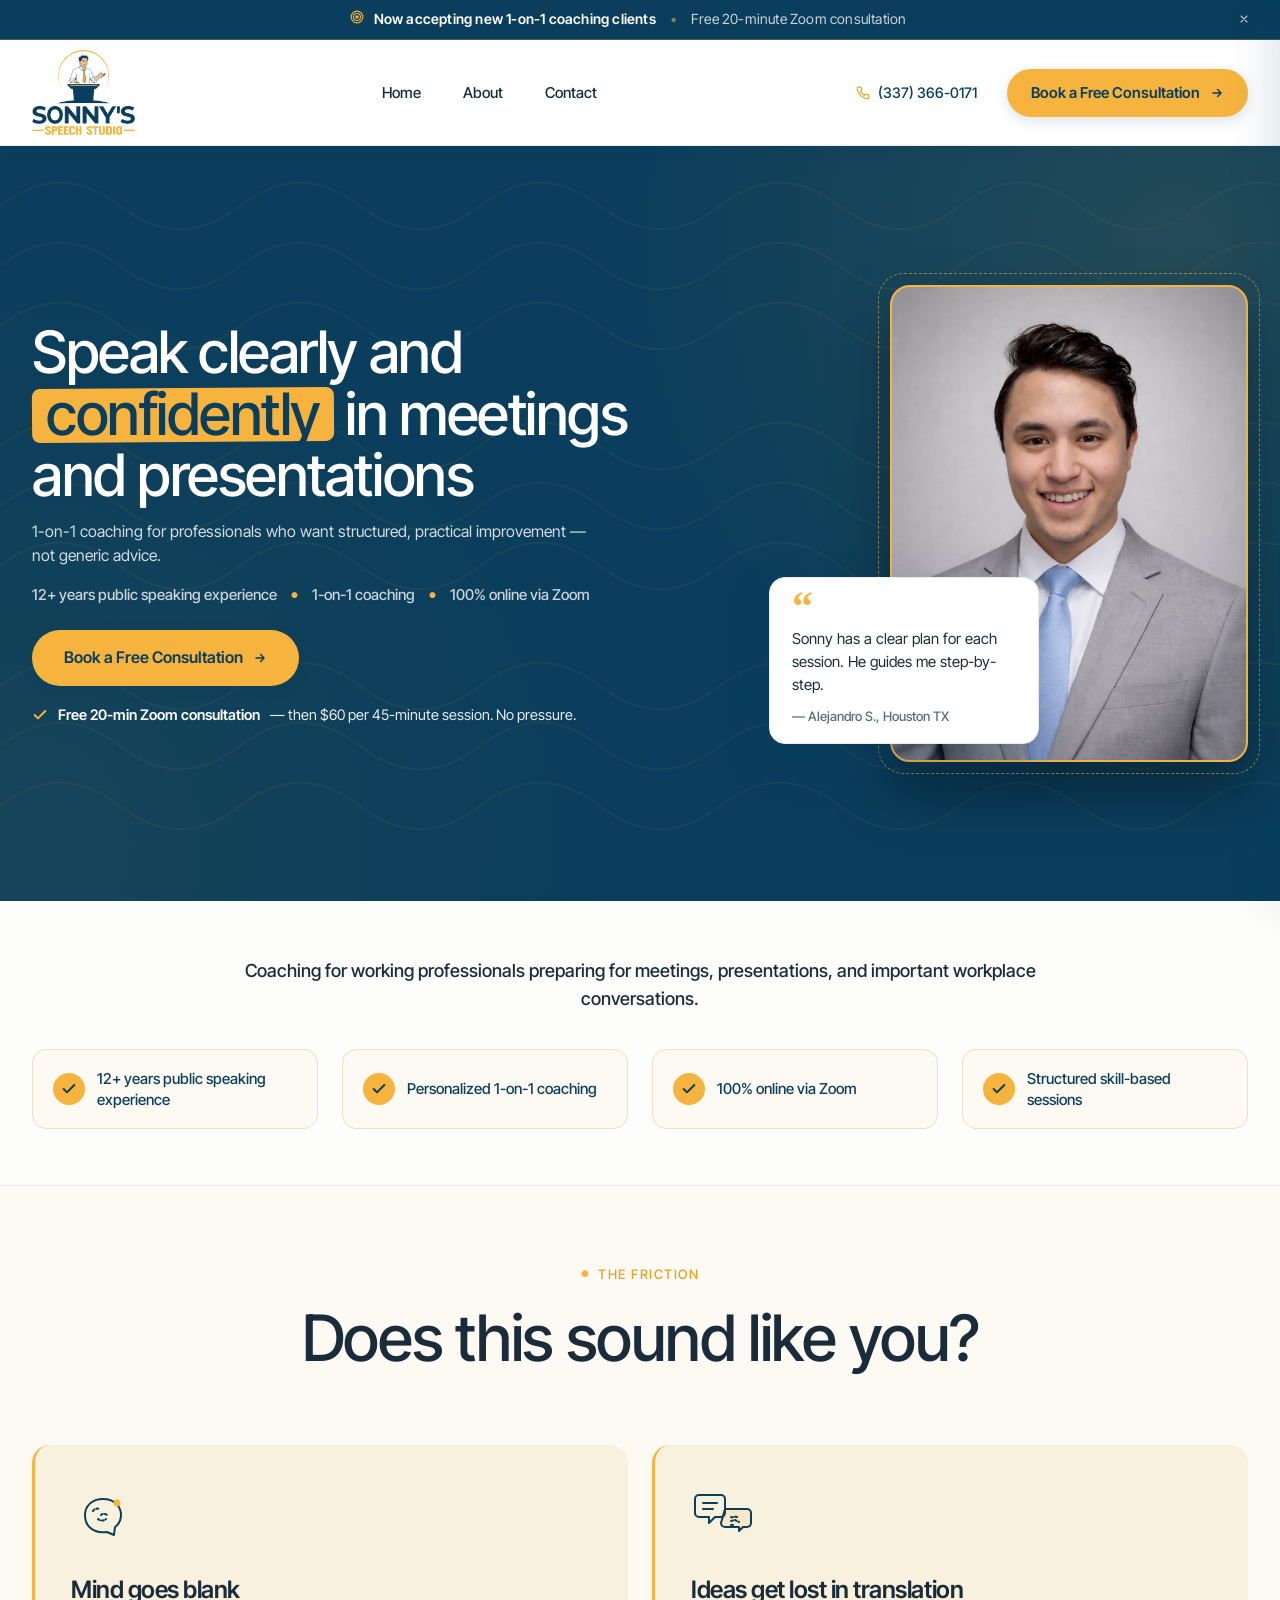
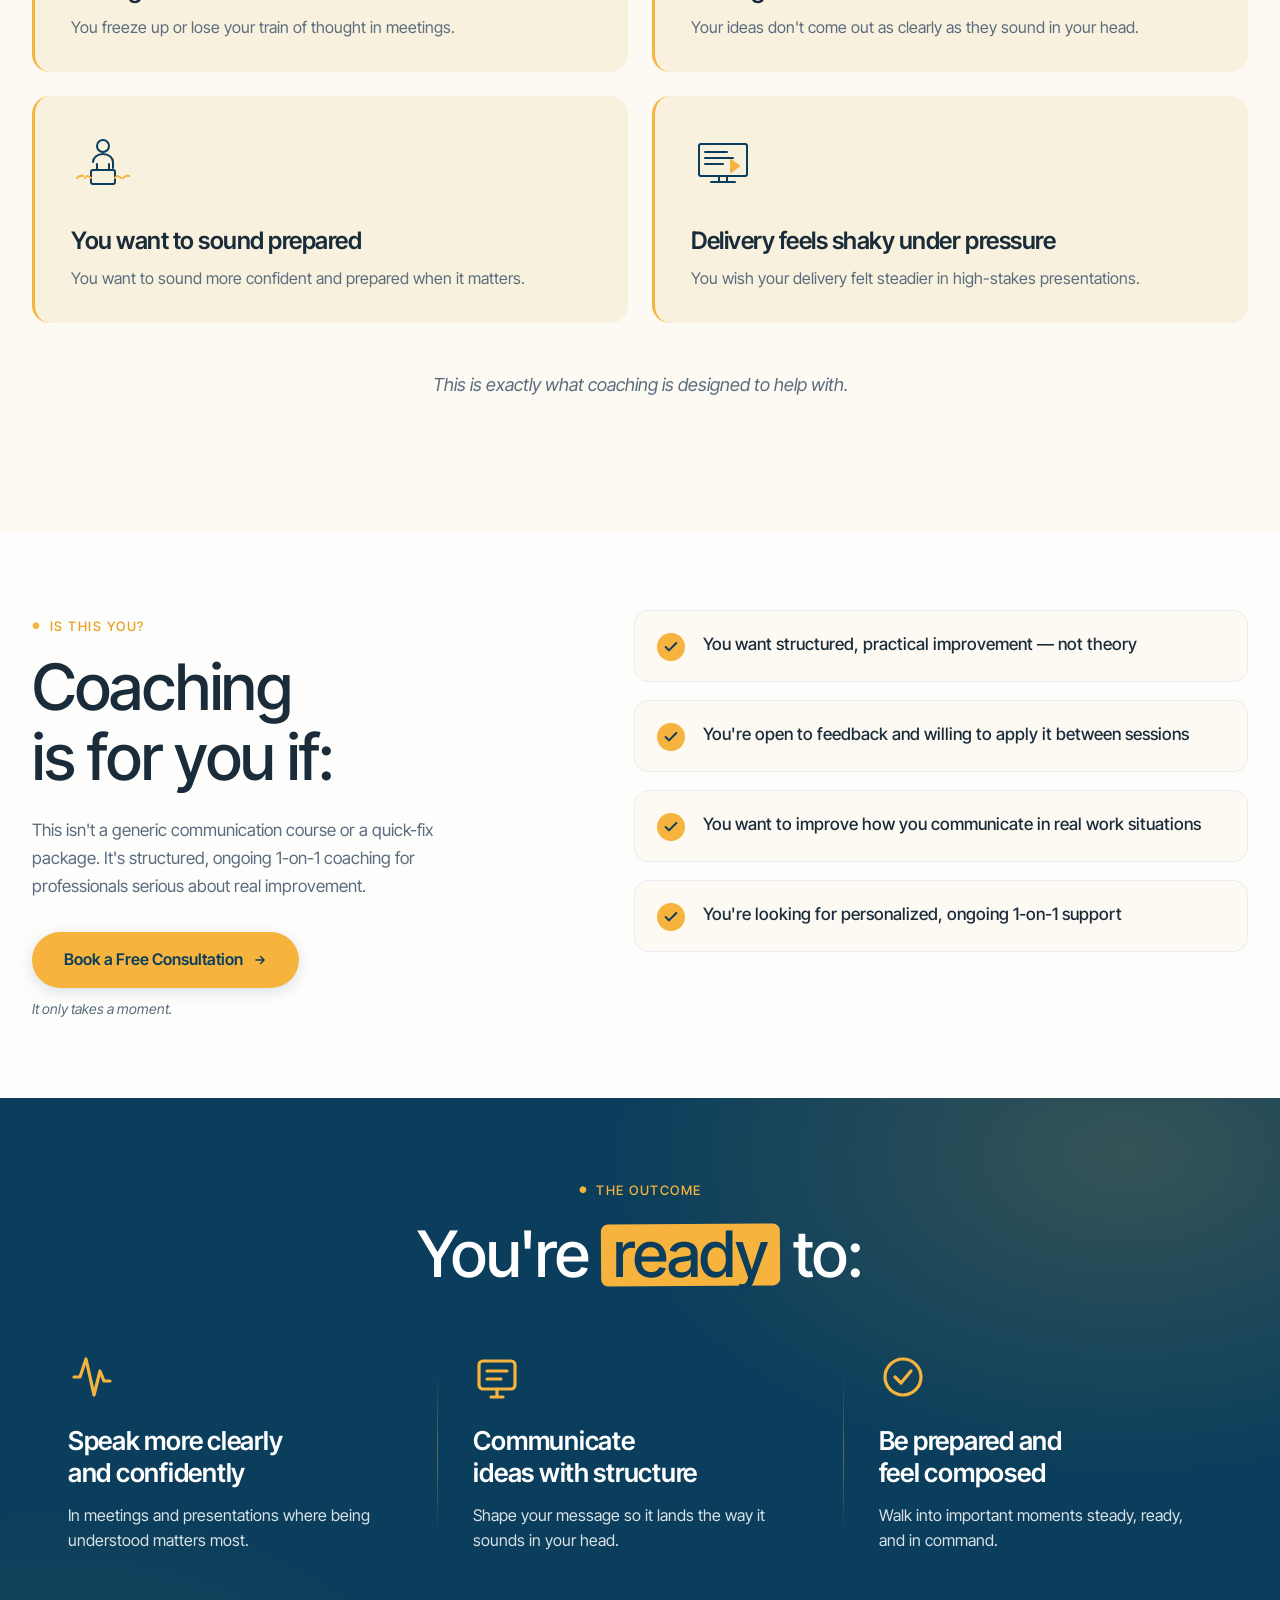
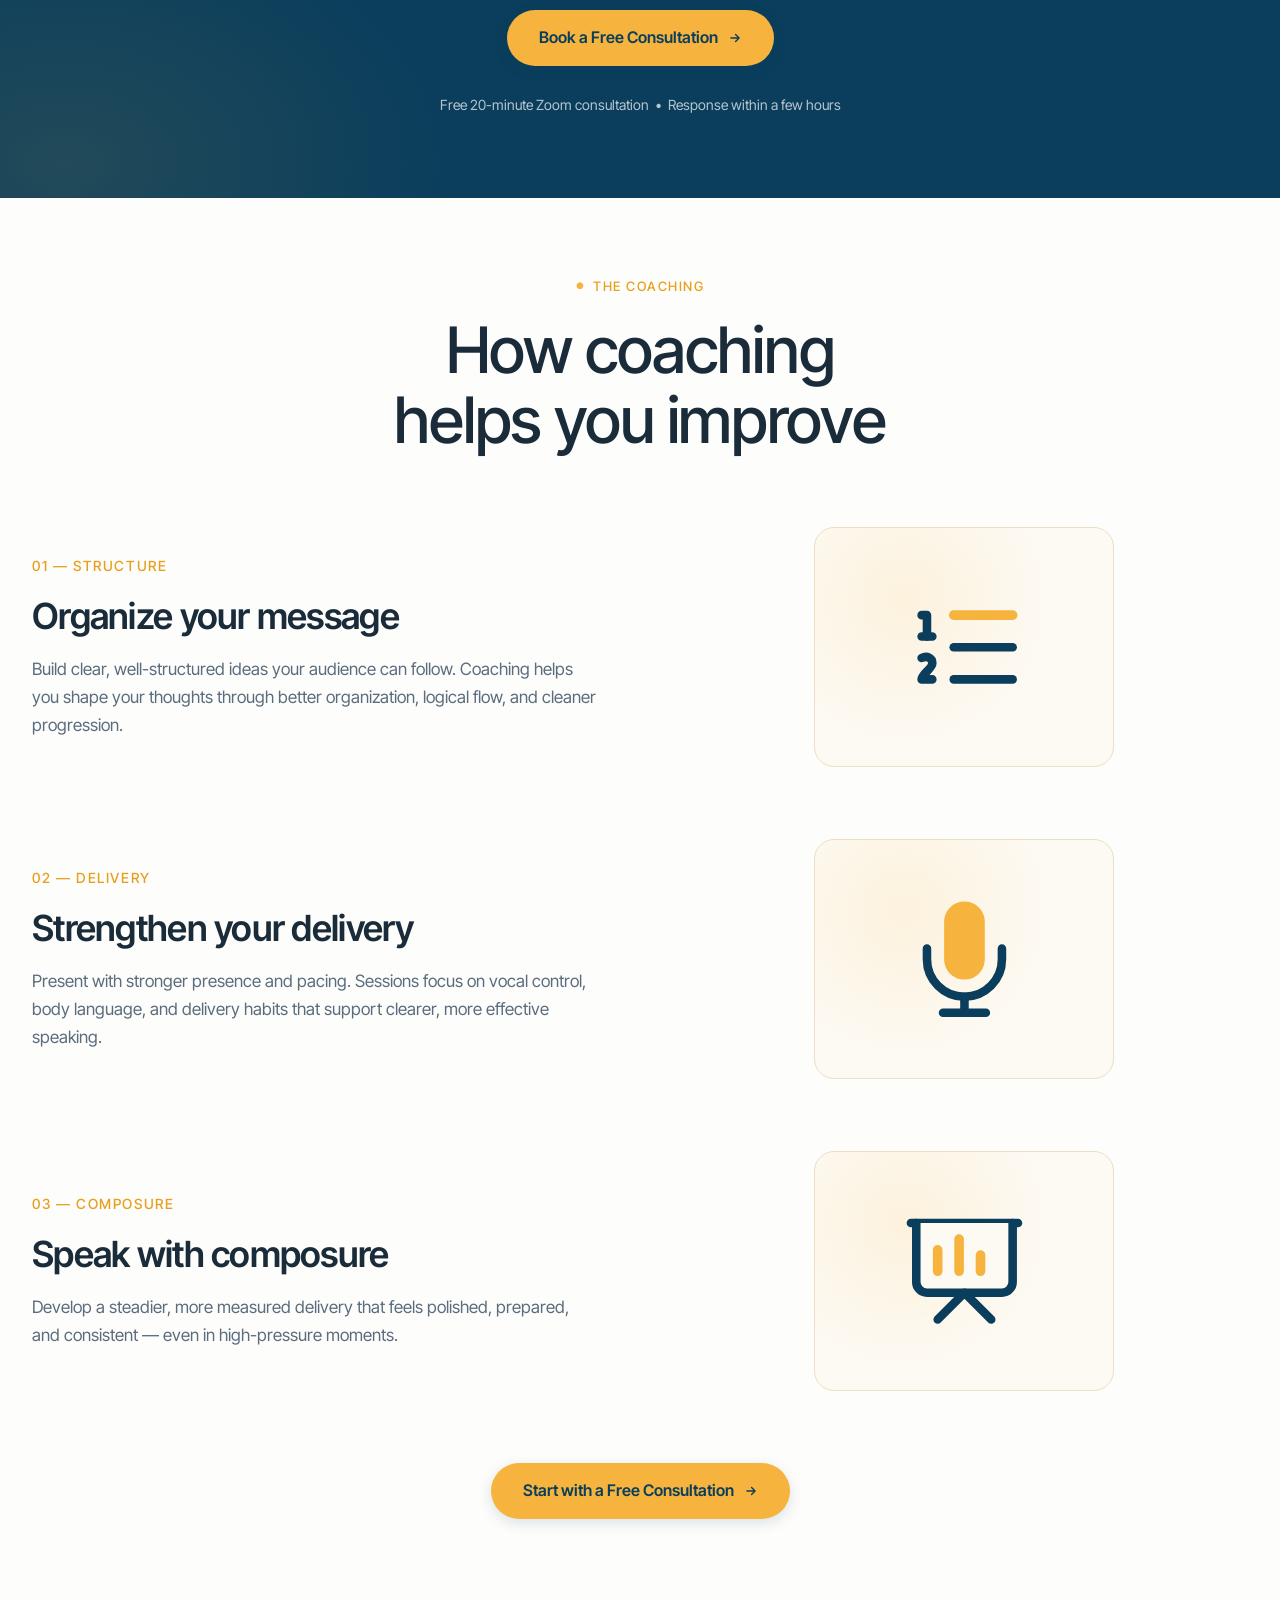
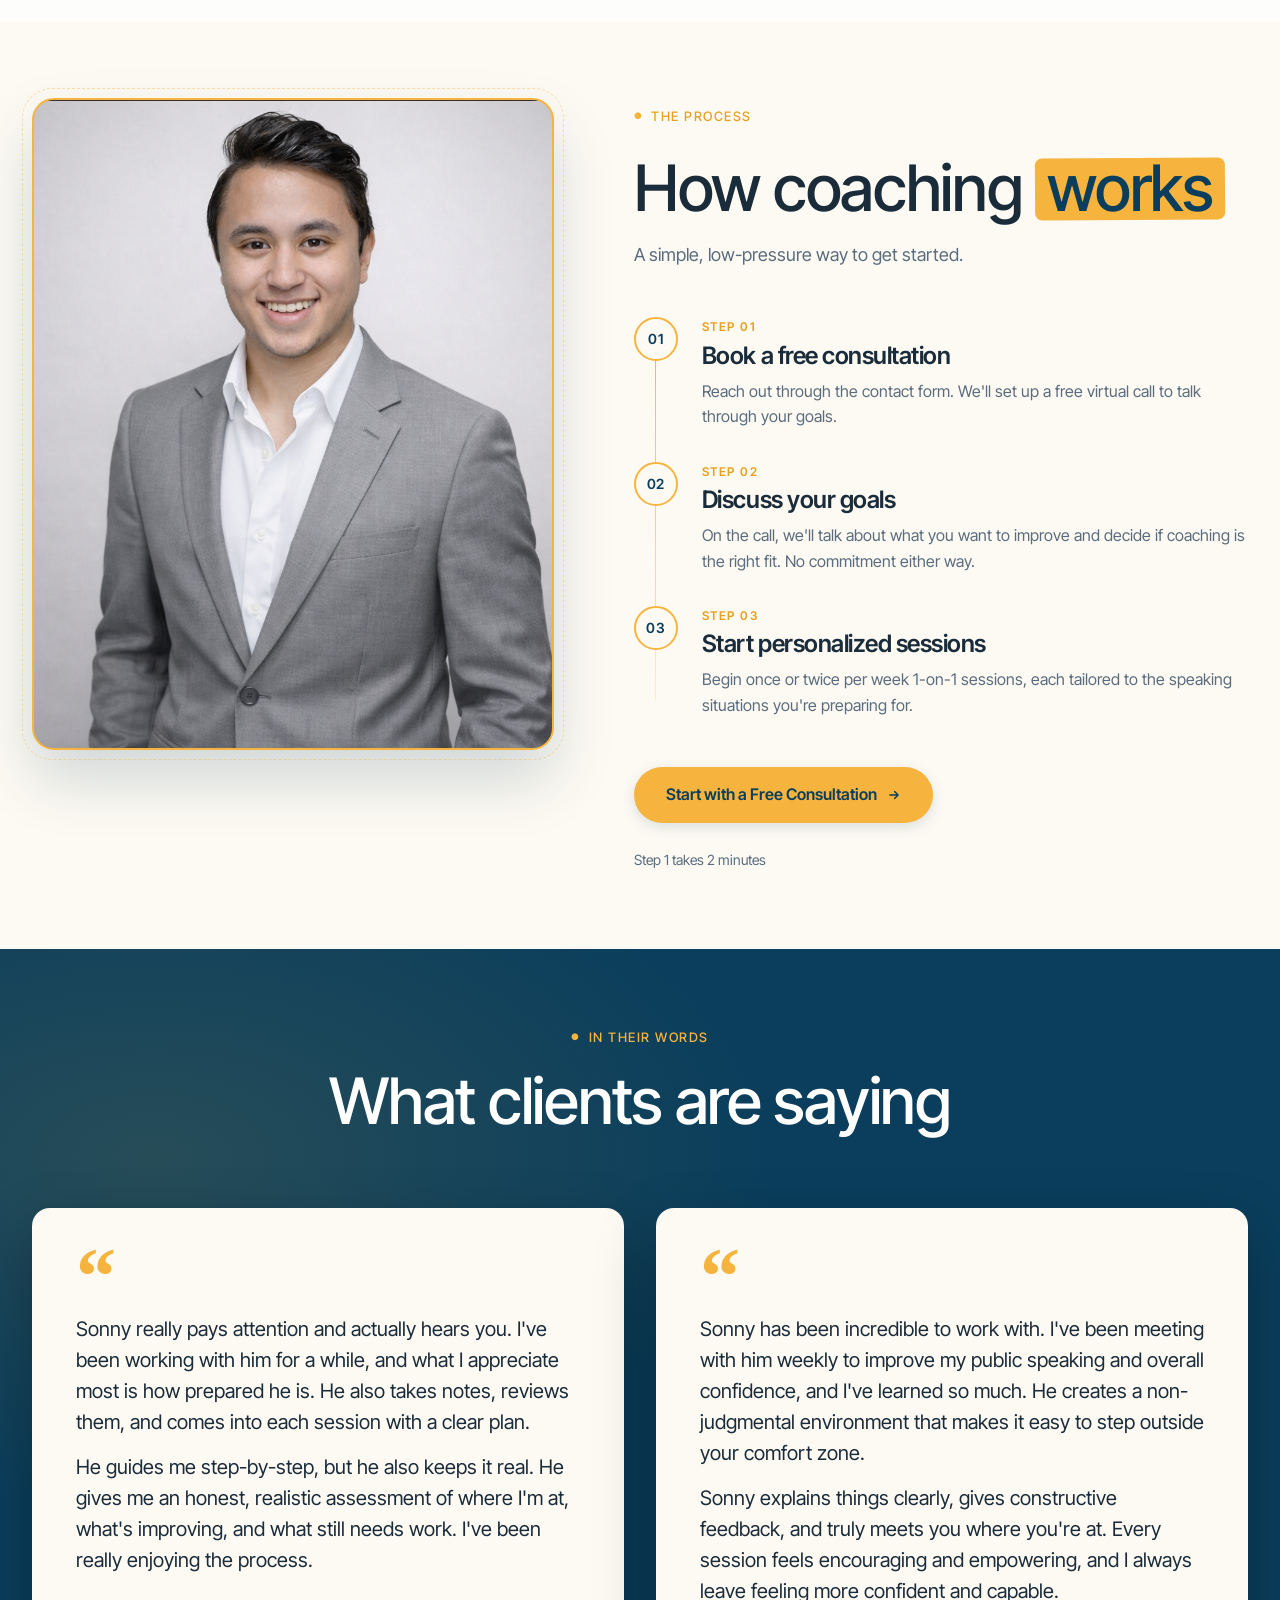
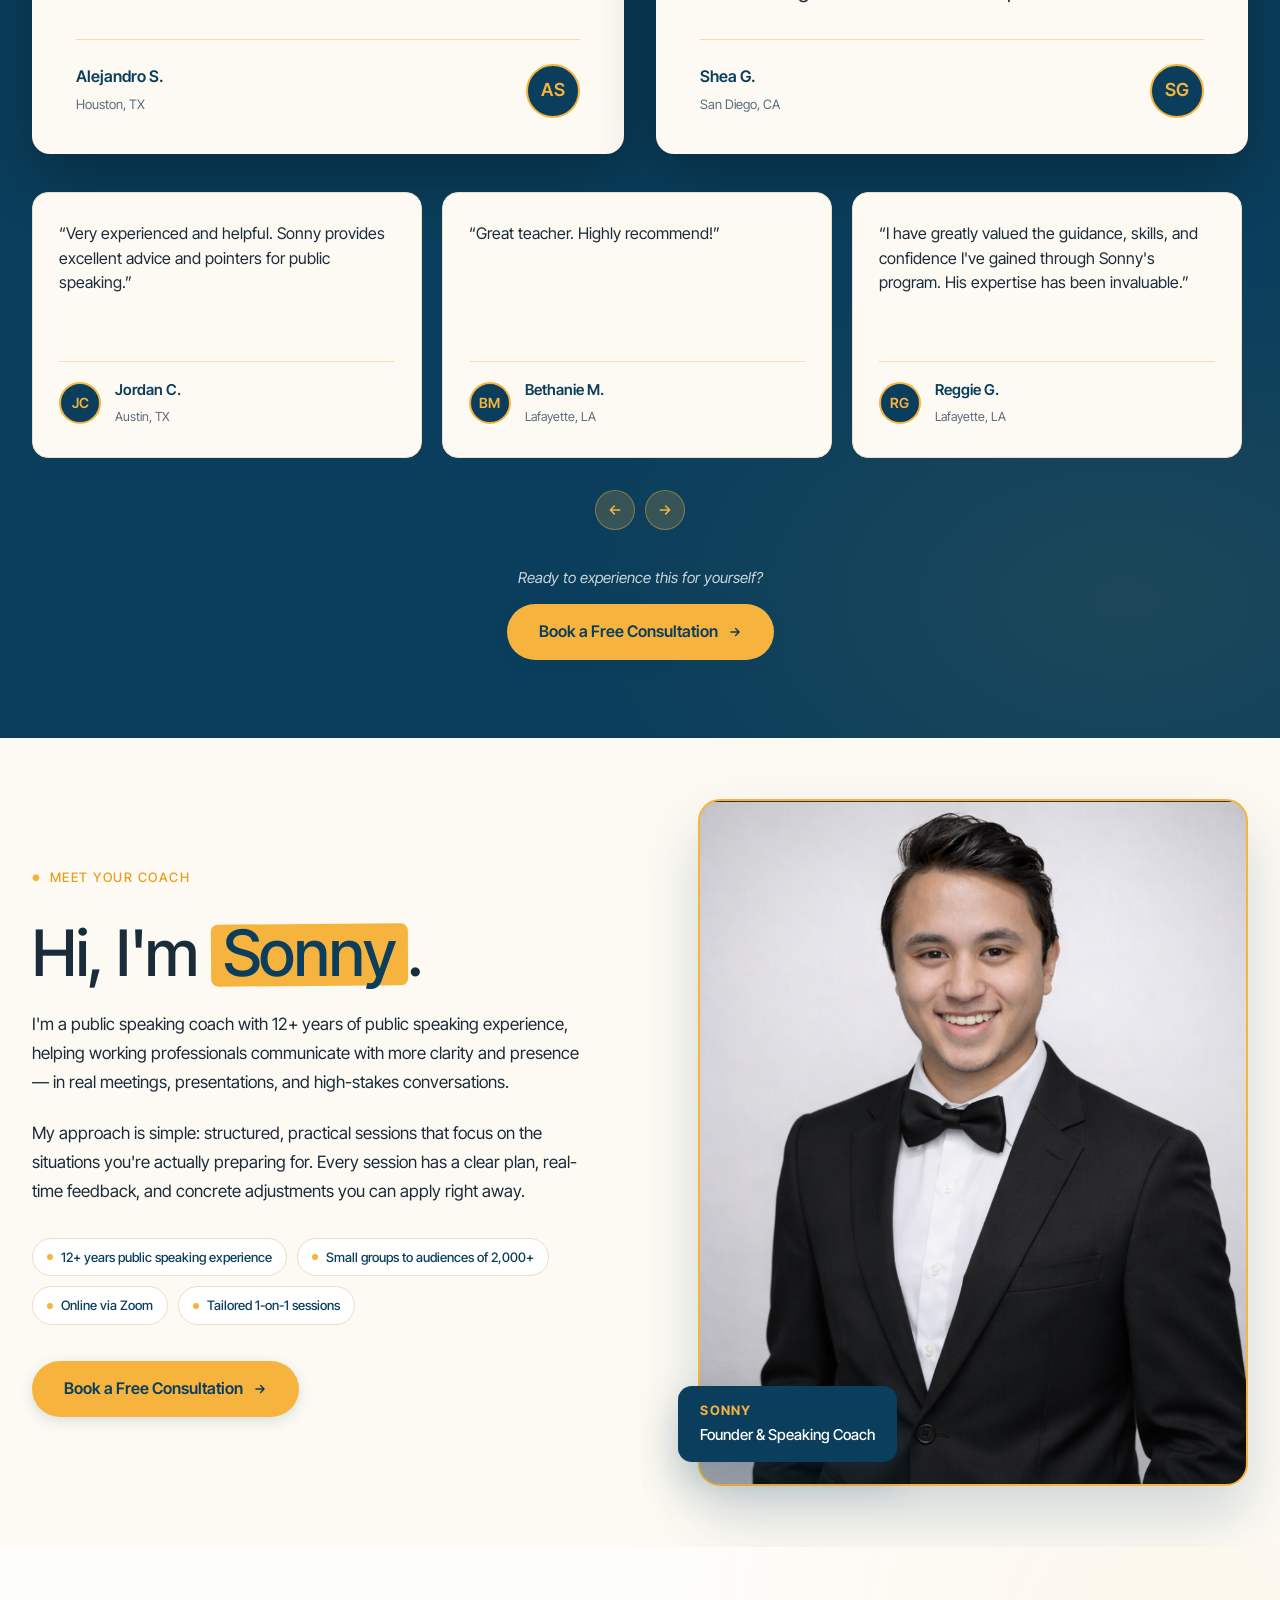
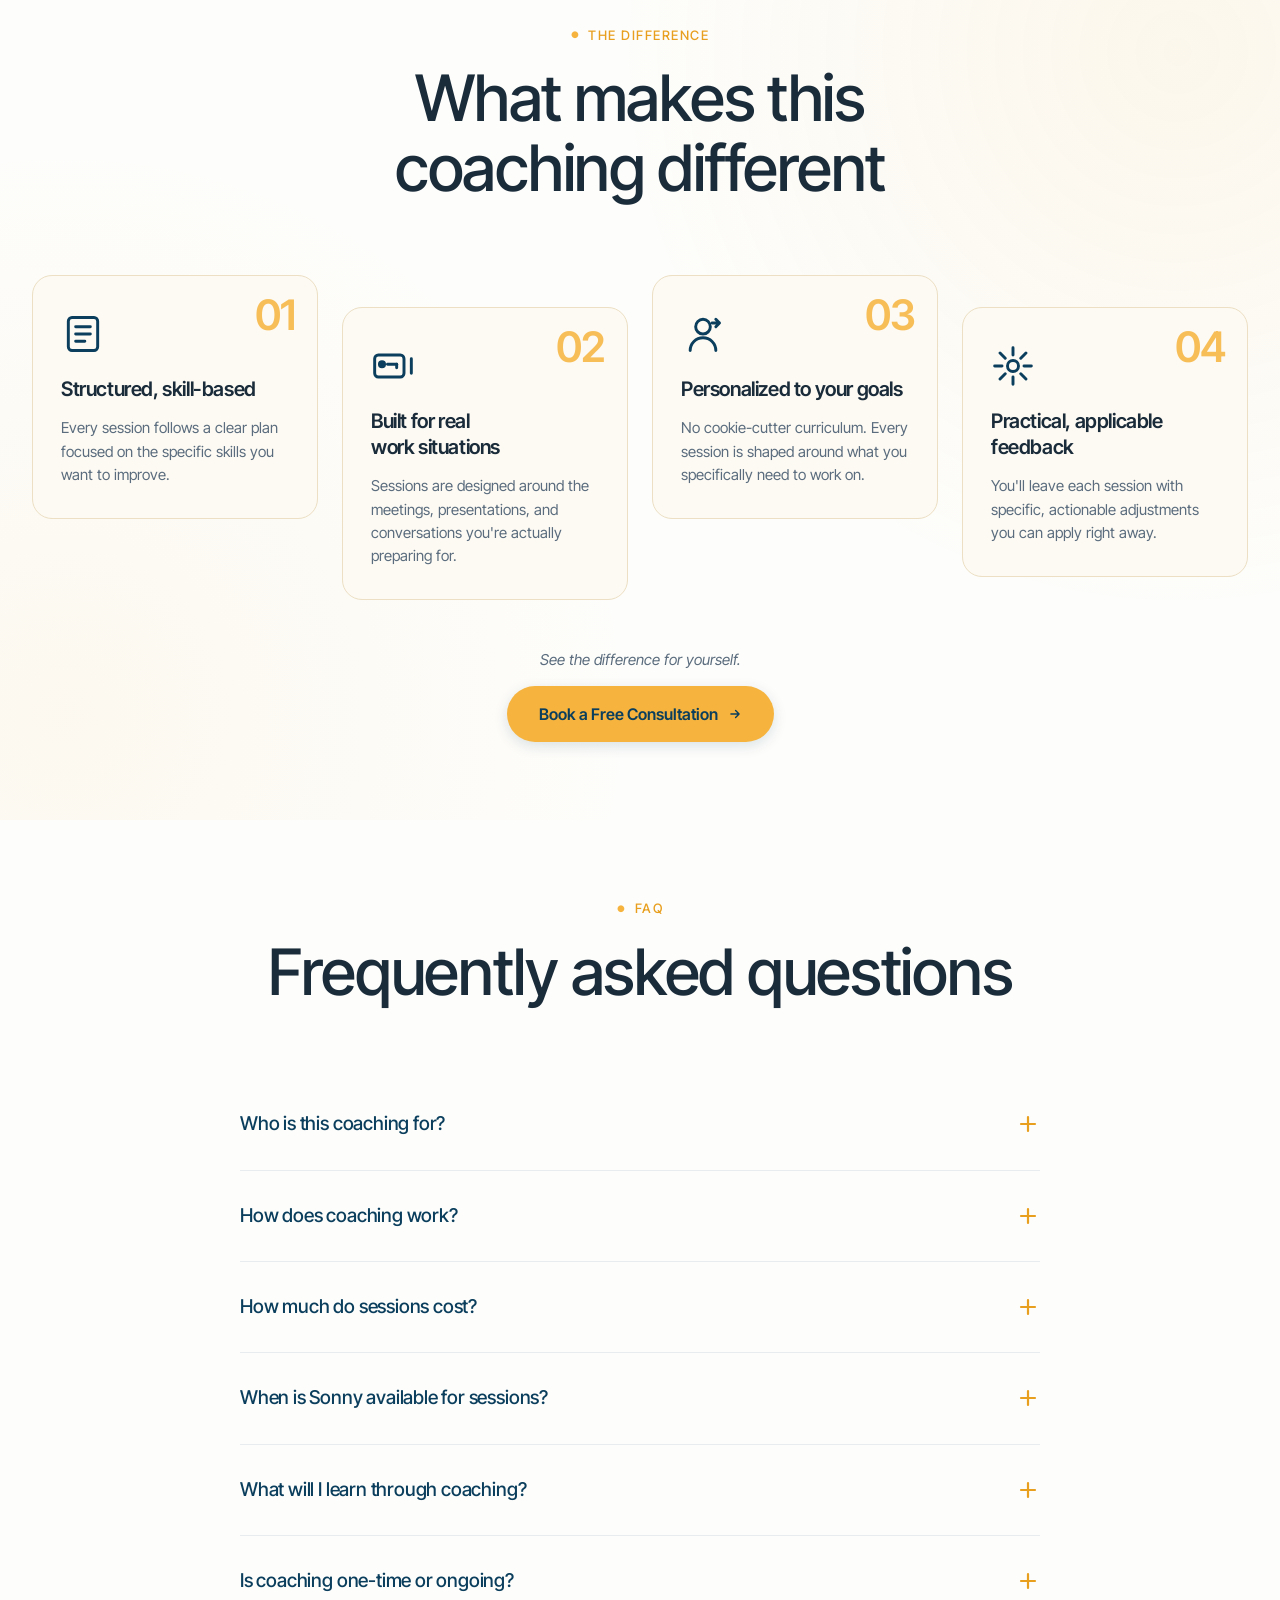
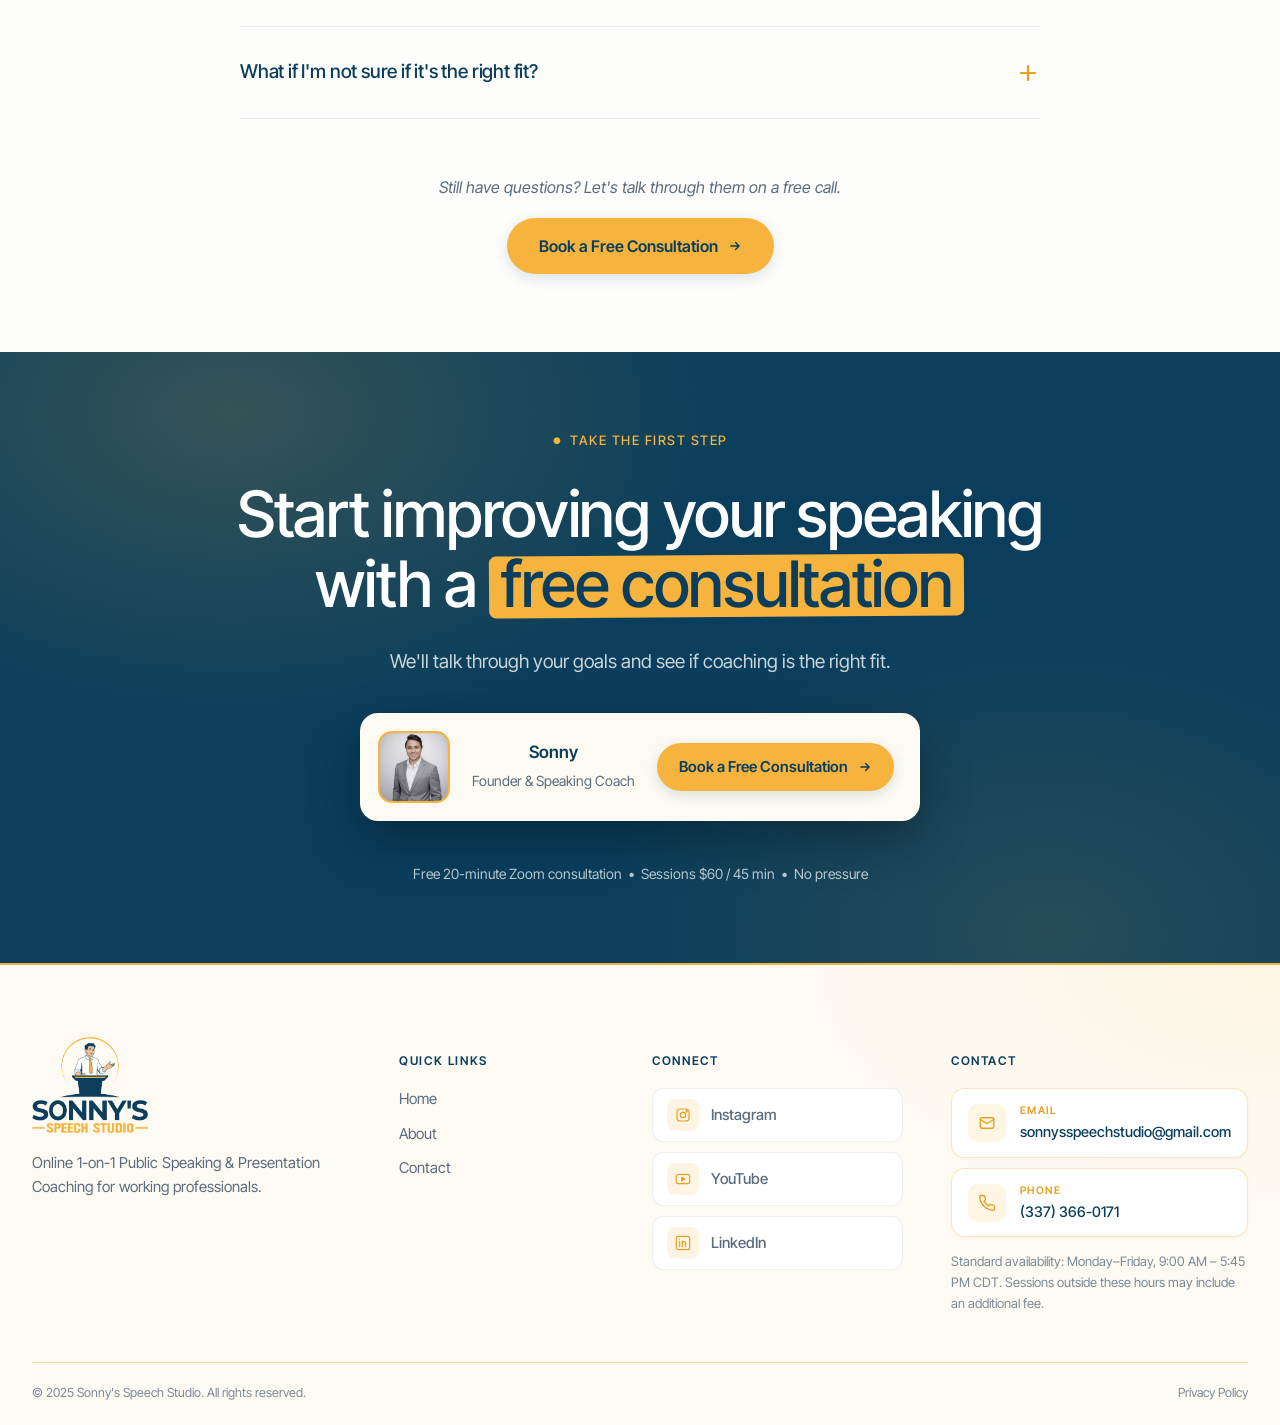
==== commit 1cff2d3b: "Round 10b: follow-up fixes — clipped text, icon replacement, tablet/mobile alignment, mobile heading" ====
--- a/index.html
+++ b/index.html
@@ -324,22 +324,14 @@
         <p>Build clear, well-structured ideas your audience can follow. Coaching helps you shape your thoughts through better organization, logical flow, and cleaner progression.</p>
       </div>
       <div class="zig-visual" aria-hidden="true">
-        <svg viewBox="0 0 200 160" fill="none" stroke="#0a3e5c" stroke-width="1.8" stroke-linecap="round" stroke-linejoin="round">
-          <!-- Document with structured outline (clear hierarchy) -->
-          <rect x="40" y="20" width="120" height="120" rx="8" fill="#ffffff" stroke="#0a3e5c"/>
-          <!-- Heading bar -->
-          <rect x="54" y="36" width="72" height="10" rx="3" fill="#f6b43e" stroke="#f6b43e"/>
-          <!-- Section 1 -->
-          <rect x="54" y="58" width="6" height="6" rx="1.5" fill="#0a3e5c" stroke="#0a3e5c"/>
-          <path d="M68 61h60"/>
-          <path d="M76 73h44" opacity=".55"/>
-          <!-- Section 2 -->
-          <rect x="54" y="86" width="6" height="6" rx="1.5" fill="#0a3e5c" stroke="#0a3e5c"/>
-          <path d="M68 89h54"/>
-          <path d="M76 101h36" opacity=".55"/>
-          <!-- Section 3 -->
-          <rect x="54" y="114" width="6" height="6" rx="1.5" fill="#0a3e5c" stroke="#0a3e5c"/>
-          <path d="M68 117h60"/>
+        <!-- Lucide-style: list-ordered (1. 2. 3. lines) -->
+        <svg viewBox="0 0 24 24" fill="none" stroke="#0a3e5c" stroke-width="1.6" stroke-linecap="round" stroke-linejoin="round">
+          <path d="M10 6h11" stroke="#f6b43e" stroke-width="1.8"/>
+          <path d="M10 12h11"/>
+          <path d="M10 18h11"/>
+          <path d="M4 6h1v4"/>
+          <path d="M4 10h2"/>
+          <path d="M6 18H4c0-1 2-2 2-3s-1-1.5-2-1"/>
         </svg>
       </div>
     </div>
@@ -351,18 +343,12 @@
         <p>Present with stronger presence and pacing. Sessions focus on vocal control, body language, and delivery habits that support clearer, more effective speaking.</p>
       </div>
       <div class="zig-visual" aria-hidden="true">
-        <svg viewBox="0 0 200 160" fill="none" stroke="#0a3e5c" stroke-width="2" stroke-linecap="round" stroke-linejoin="round">
-          <!-- Microphone with sound waves (delivery) -->
-          <rect x="86" y="30" width="28" height="48" rx="14" fill="#f6b43e" stroke="#f6b43e"/>
-          <path d="M70 64a30 30 0 0 0 60 0" stroke="#0a3e5c"/>
-          <path d="M100 94v18" stroke="#0a3e5c"/>
-          <path d="M84 124h32" stroke="#0a3e5c"/>
-          <!-- Sound waves left -->
-          <path d="M48 60q-8 20 0 40" stroke="#f6b43e" stroke-width="2.4"/>
-          <path d="M32 48q-14 32 0 64" stroke="#f6b43e" stroke-width="2.4" opacity=".5"/>
-          <!-- Sound waves right -->
-          <path d="M152 60q8 20 0 40" stroke="#f6b43e" stroke-width="2.4"/>
-          <path d="M168 48q14 32 0 64" stroke="#f6b43e" stroke-width="2.4" opacity=".5"/>
+        <!-- Lucide-style: mic -->
+        <svg viewBox="0 0 24 24" fill="none" stroke="#0a3e5c" stroke-width="1.6" stroke-linecap="round" stroke-linejoin="round">
+          <rect x="9" y="2" width="6" height="13" rx="3" fill="#f6b43e" stroke="#f6b43e"/>
+          <path d="M19 10v2a7 7 0 0 1-14 0v-2"/>
+          <line x1="12" y1="19" x2="12" y2="22"/>
+          <line x1="8" y1="22" x2="16" y2="22"/>
         </svg>
       </div>
     </div>
@@ -374,25 +360,14 @@
         <p>Develop a steadier, more measured delivery that feels polished, prepared, and consistent — even in high-pressure moments.</p>
       </div>
       <div class="zig-visual" aria-hidden="true">
-        <svg viewBox="0 0 200 160" fill="none" stroke="#0a3e5c" stroke-width="1.8" stroke-linecap="round" stroke-linejoin="round">
-          <!-- Speaker at podium with audience (presenting / composure) -->
-          <!-- Speaker -->
-          <circle cx="100" cy="34" r="11" fill="#ffffff"/>
-          <path d="M86 70c0-10 6-18 14-18s14 8 14 18"/>
-          <!-- Podium -->
-          <rect x="74" y="70" width="52" height="36" rx="3" fill="#f6b43e" stroke="#f6b43e"/>
-          <line x1="100" y1="70" x2="100" y2="106" stroke="#0a3e5c" opacity=".4"/>
-          <!-- Stage line -->
-          <path d="M44 116h112" stroke-width="1.8"/>
-          <!-- Audience row 1 (closer) -->
-          <circle cx="58" cy="128" r="5"/>
-          <path d="M50 142c0-5 4-8 8-8s8 3 8 8"/>
-          <circle cx="80" cy="128" r="5"/>
-          <path d="M72 142c0-5 4-8 8-8s8 3 8 8"/>
-          <circle cx="120" cy="128" r="5"/>
-          <path d="M112 142c0-5 4-8 8-8s8 3 8 8"/>
-          <circle cx="142" cy="128" r="5"/>
-          <path d="M134 142c0-5 4-8 8-8s8 3 8 8"/>
+        <!-- Lucide-style: presentation (screen + person presenting) -->
+        <svg viewBox="0 0 24 24" fill="none" stroke="#0a3e5c" stroke-width="1.6" stroke-linecap="round" stroke-linejoin="round">
+          <path d="M2 3h20"/>
+          <path d="M21 3v11a2 2 0 0 1-2 2H5a2 2 0 0 1-2-2V3" fill="#fdfaf3"/>
+          <path d="M7 12V8" stroke="#f6b43e" stroke-width="1.8"/>
+          <path d="M11 12V6" stroke="#f6b43e" stroke-width="1.8"/>
+          <path d="M15 12v-3" stroke="#f6b43e" stroke-width="1.8"/>
+          <path d="m7 21 5-5 5 5"/>
         </svg>
       </div>
     </div>
--- a/assets/styles.css
+++ b/assets/styles.css
@@ -400,7 +400,7 @@
   /* ========================================================
      2 — PROBLEM
      ======================================================== */
-  .problem{background:var(--cream)}
+  .problem{background:var(--cream);position:relative;z-index:2;padding-bottom:calc(var(--section-py) + 24px)}
   .problem-grid{
     display:grid;grid-template-columns:repeat(2, 1fr);gap:24px;
     margin-top:8px;
@@ -421,8 +421,10 @@
   .pain h3{font-size:24px;line-height:30px;font-weight:600;margin-bottom:10px}
   .pain p{font-size:16px;color:var(--muted);line-height:1.55}
   .closer{
-    text-align:center;margin-top:56px;
-    font-style:italic;color:var(--muted);font-size:18px;
+    text-align:center;margin:48px 0 0;
+    padding:0 8px 32px;
+    font-style:italic;color:var(--muted);font-size:18px;line-height:1.6;
+    position:relative;z-index:3;
   }
 
   /* ========================================================
@@ -524,7 +526,7 @@
     content:"";position:absolute;inset:0;
     background:radial-gradient(circle at 30% 30%, rgba(246,180,62,.12), transparent 55%);
   }
-  .zig-visual svg{width:46%;height:46%;position:relative;z-index:1}
+  .zig-visual svg{width:54%;height:54%;position:relative;z-index:1}
   .helps{position:relative;z-index:2}
   .helps-cta{
     display:flex;justify-content:center;
@@ -1002,18 +1004,31 @@
      ======================================================== */
   @media (max-width:1100px){
     h2{font-size:50px;line-height:56px}
-    :root{--section-py:80px}
+    :root{--section-py:72px}
     .hero-grid{gap:56px}
     .meet-grid{gap:56px}
     .works-grid{gap:56px}
     .fit-grid{gap:48px}
-    .zig{gap:48px;margin:56px 0}
+    .zig{gap:40px;margin:48px 0}
+    .zig-visual{max-width:240px}
     .diff-grid{grid-template-columns:repeat(2, 1fr)}
     .badge-row{grid-template-columns:repeat(2, 1fr)}
     .v-mini{flex:0 0 calc(50% - 10px)}
     .diff-card:nth-child(2),.diff-card:nth-child(4){margin-top:0}
-    .foot-grid{grid-template-columns:1fr 1fr;gap:36px}
+    .foot-grid{grid-template-columns:1.4fr 1fr 1fr;gap:32px}
+    .foot-brand{grid-column:1 / -1;margin-bottom:8px}
     .logo-row{gap:18px}
+  }
+  /* Tablet-specific adjustments */
+  @media (min-width:768px) and (max-width:1023px){
+    .zig{grid-template-columns:1fr 0.8fr;gap:32px}
+    .zig-visual{max-width:220px}
+    footer{padding:48px 0 20px}
+    .foot-grid{grid-template-columns:1fr 1fr;gap:32px}
+    .foot-brand{grid-column:auto;margin-bottom:0}
+    .ready-cols{grid-template-columns:repeat(3, 1fr);gap:24px;margin:56px 0 48px}
+    .ready-col{padding:0 16px;text-align:center;align-items:center}
+    .ready-col .ready-icon{margin-left:auto;margin-right:auto}
   }
   @media (max-width:1023px){
     .nav-links,.nav-cta .header-phone,.nav-cta .btn{display:none}
@@ -1043,10 +1058,11 @@
     .ready-cols{grid-template-columns:1fr;gap:48px;margin:48px 0}
     .ready-col{padding:0}
     .ready-col + .ready-col::before{display:none}
-    .zig{grid-template-columns:1fr;gap:24px;margin:48px 0}
+    .zig{grid-template-columns:1fr;gap:18px;margin:36px 0}
     .zig.flip .zig-text{order:0}
     .zig.flip .zig-visual{order:0}
-    .zig-visual{max-width:280px}
+    .zig-visual{max-width:200px;margin:0;align-self:flex-start}
+    .zig-text{align-items:flex-start}
     .works-grid{grid-template-columns:1fr;gap:48px}
     .voice-grid-2{grid-template-columns:1fr;gap:24px}
     .v-mini{flex:0 0 88%}
@@ -1059,7 +1075,22 @@
     .foot-grid{grid-template-columns:1fr;gap:32px}
     .foot-bottom{flex-direction:column;gap:8px;text-align:center}
     .sonny-card{flex-direction:column;text-align:center;padding:22px}
-    .closer{margin-top:32px;font-size:16px;line-height:1.55;padding:0 8px}
+    .closer{margin:32px 0 0;font-size:16px;line-height:1.6;padding:0 4px 24px;text-align:left}
+    /* Left-align all section heads on mobile to match body content */
+    .section-head{align-items:flex-start;text-align:left;margin:0 0 32px;max-width:100%}
+    .section-head.left{margin:0 0 32px}
+    .section-head.on-navy{align-items:flex-start;text-align:left}
+    .strip-head{text-align:left}
+    .voices-foot{text-align:left}
+    .voices-cta{align-items:flex-start}
+    .helps-cta,.diff-cta,.faq-foot{align-items:flex-start;text-align:left}
+    .ready-cta{align-items:flex-start}
+    .ready-col{align-items:flex-start;text-align:left}
+    .ready-col .ready-icon{margin-left:0;margin-right:0}
+    /* Final CTA: heading left, button can stay where it is */
+    .final .wrap{align-items:flex-start;text-align:left}
+    .final h2{text-align:left}
+    .meet-left{align-items:flex-start;text-align:left}
     .meet-cred .chip{font-size:12px;padding:6px 12px}
     .helps-cta{margin-top:40px}
     .approach-grid{margin-top:24px}
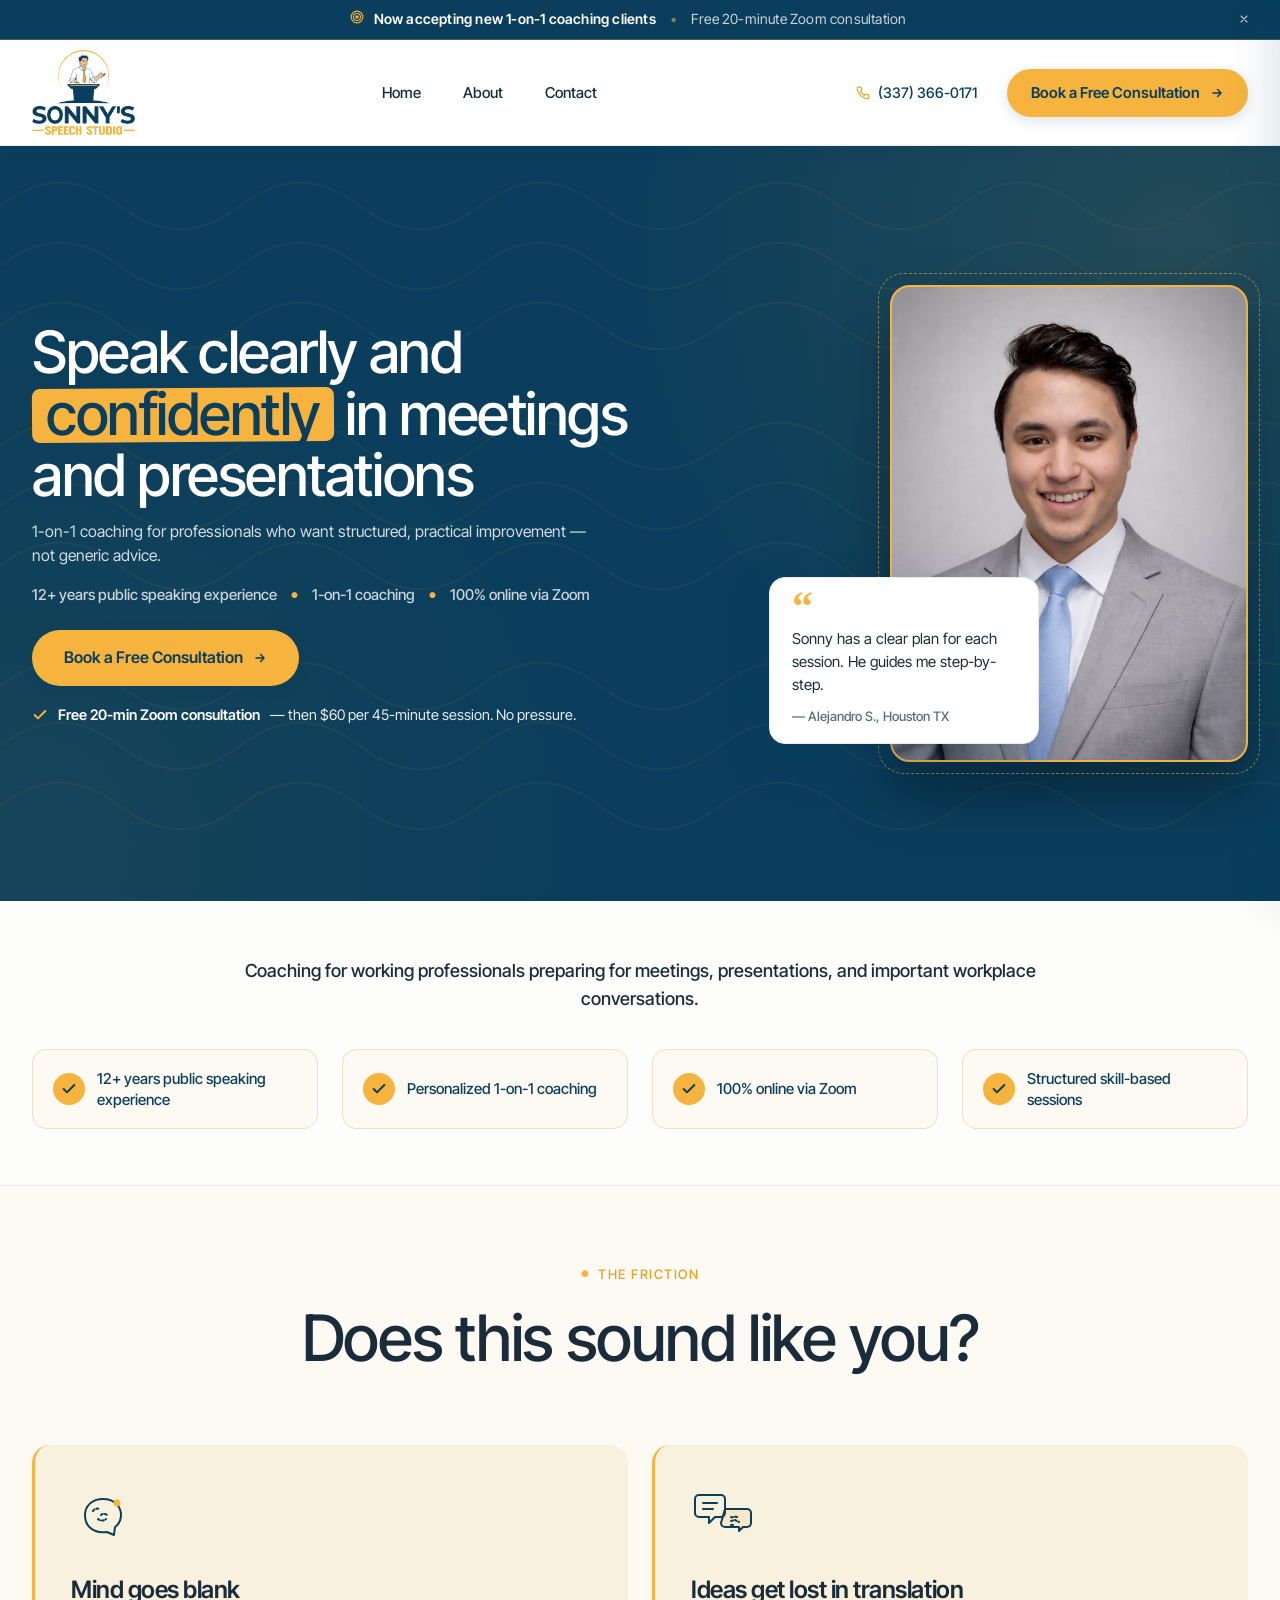
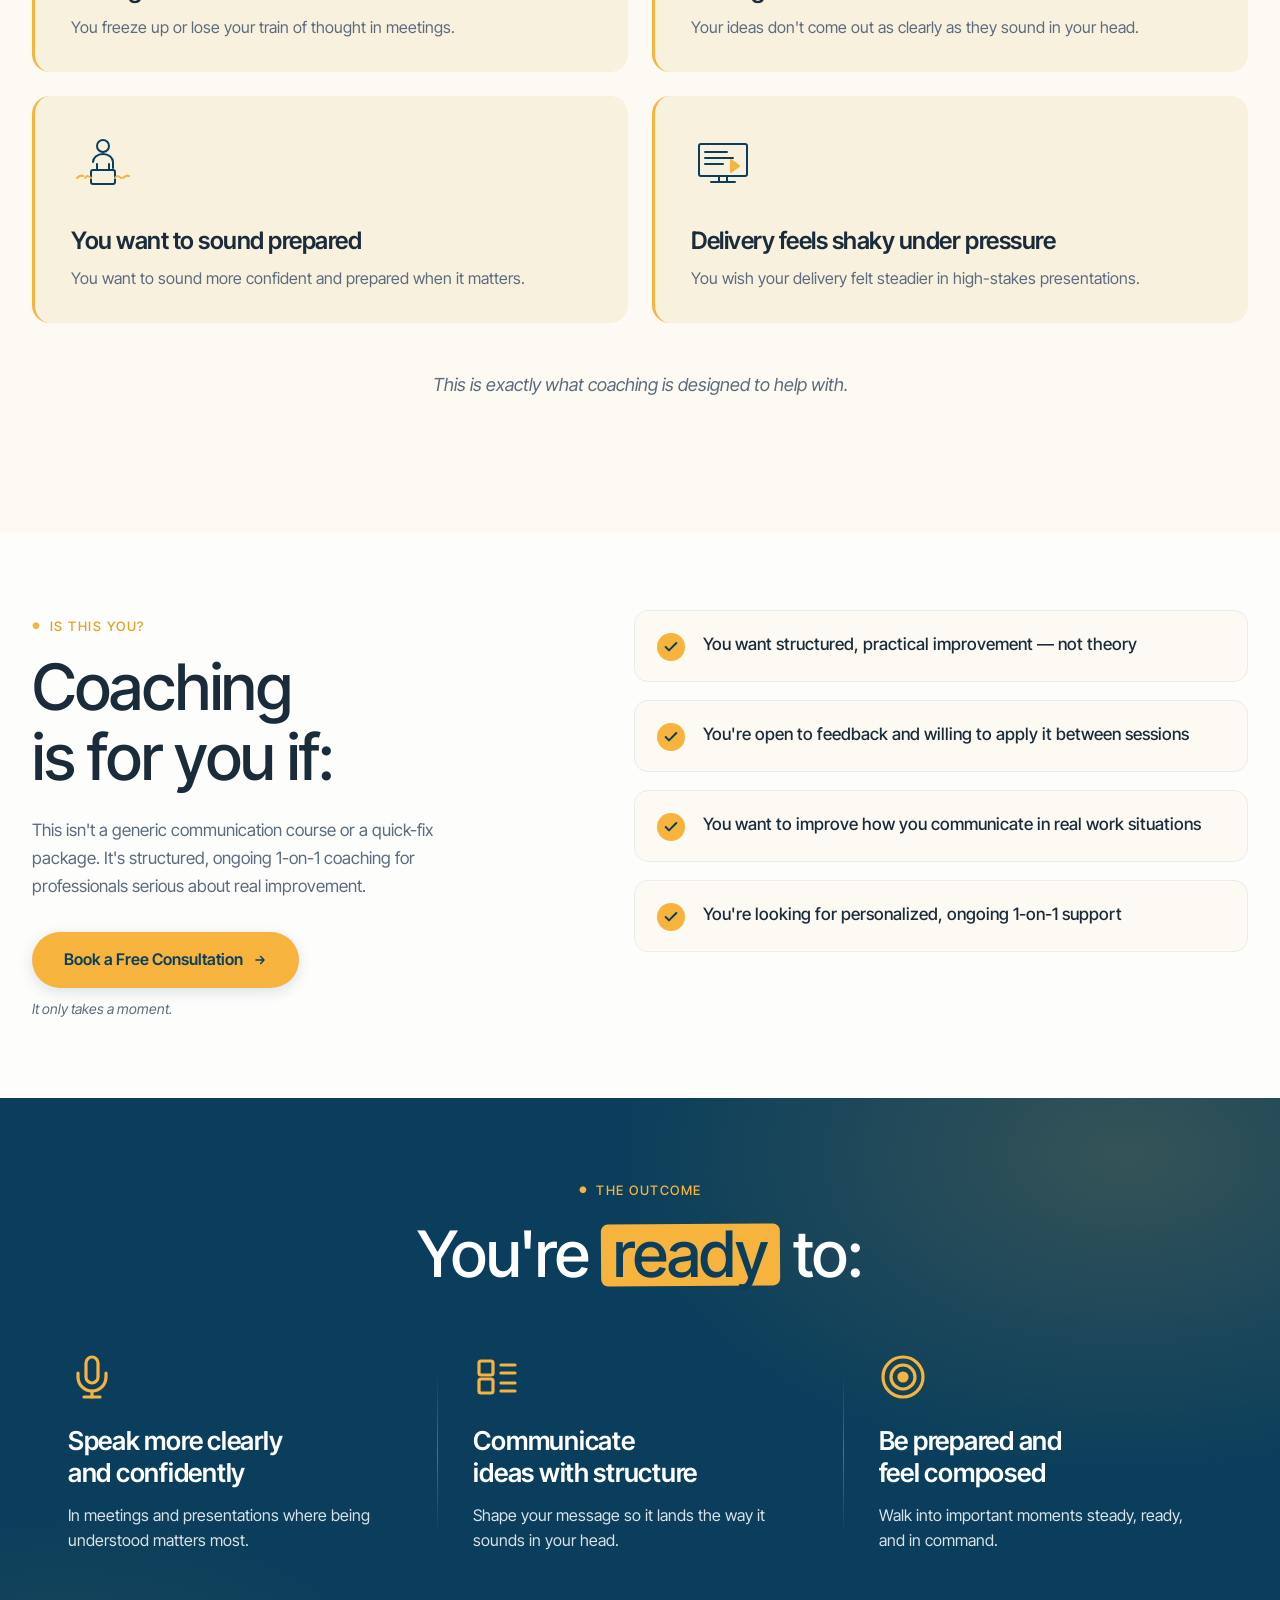
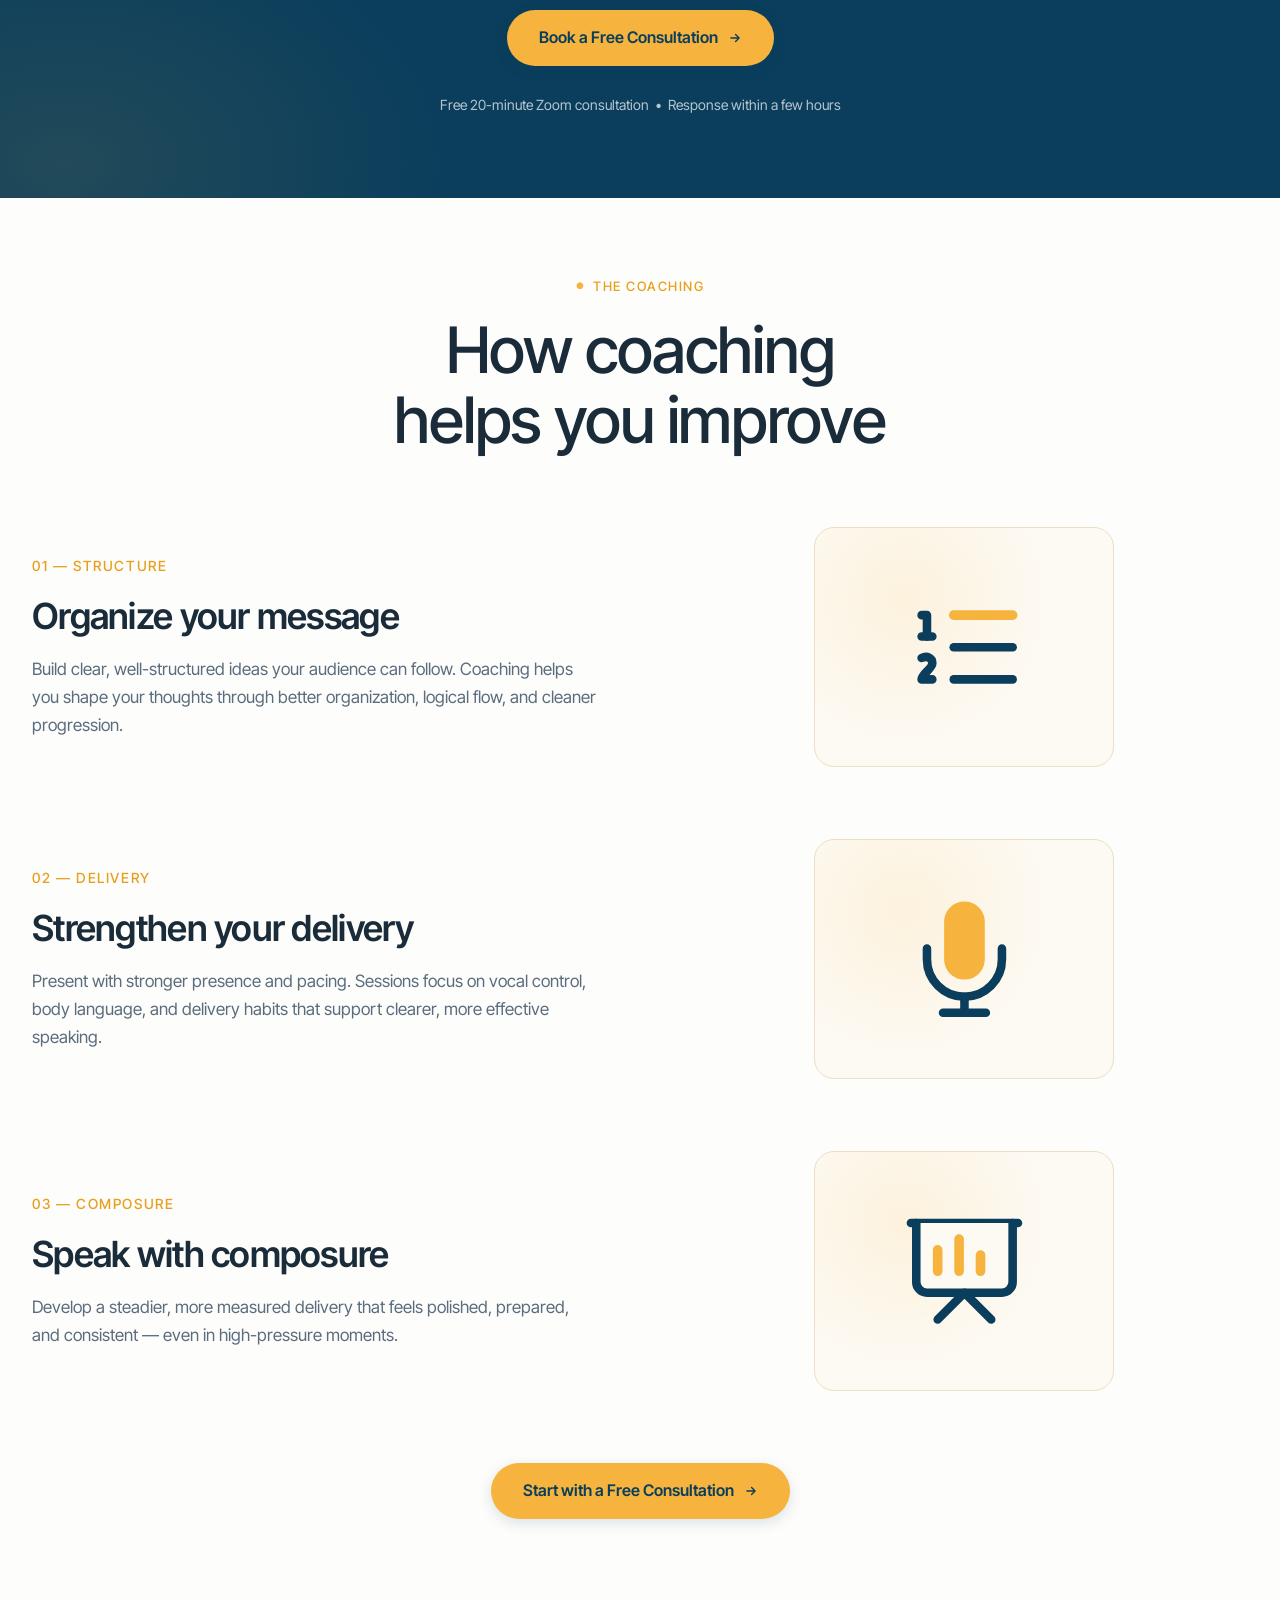
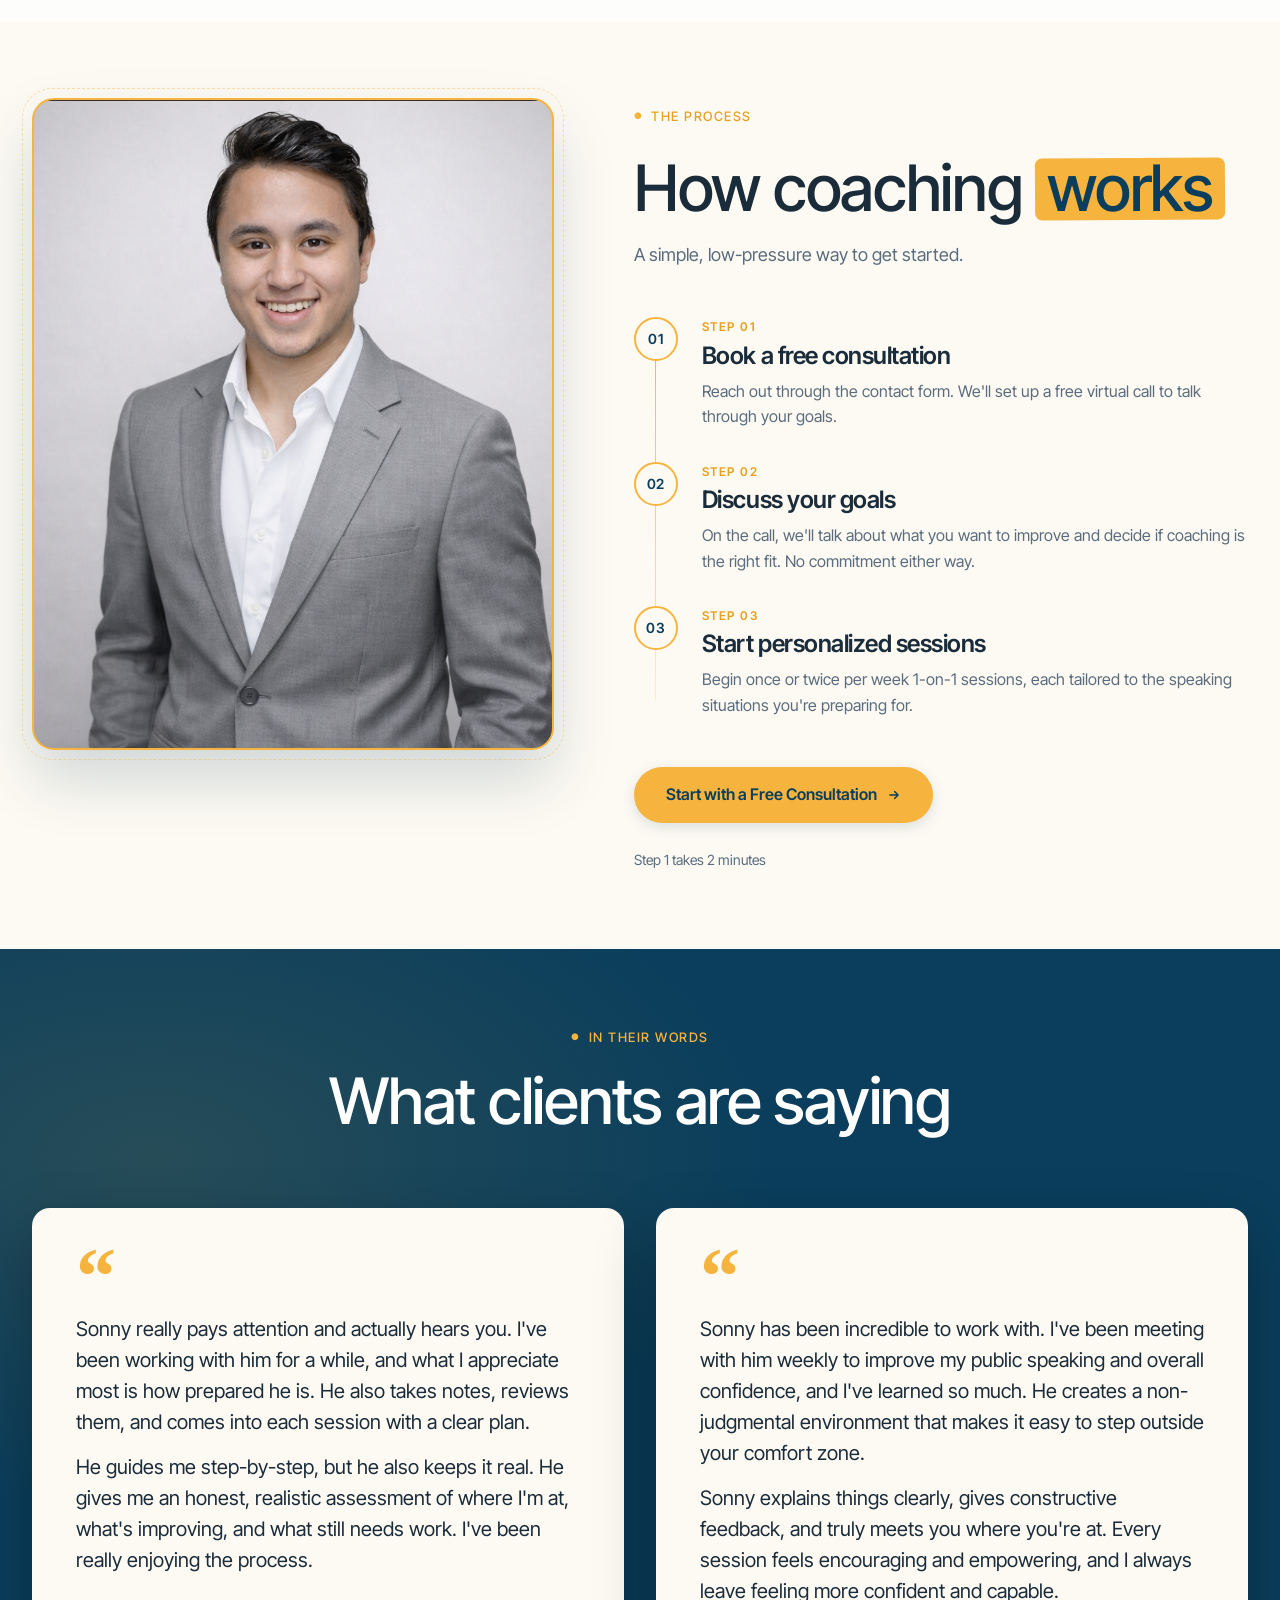
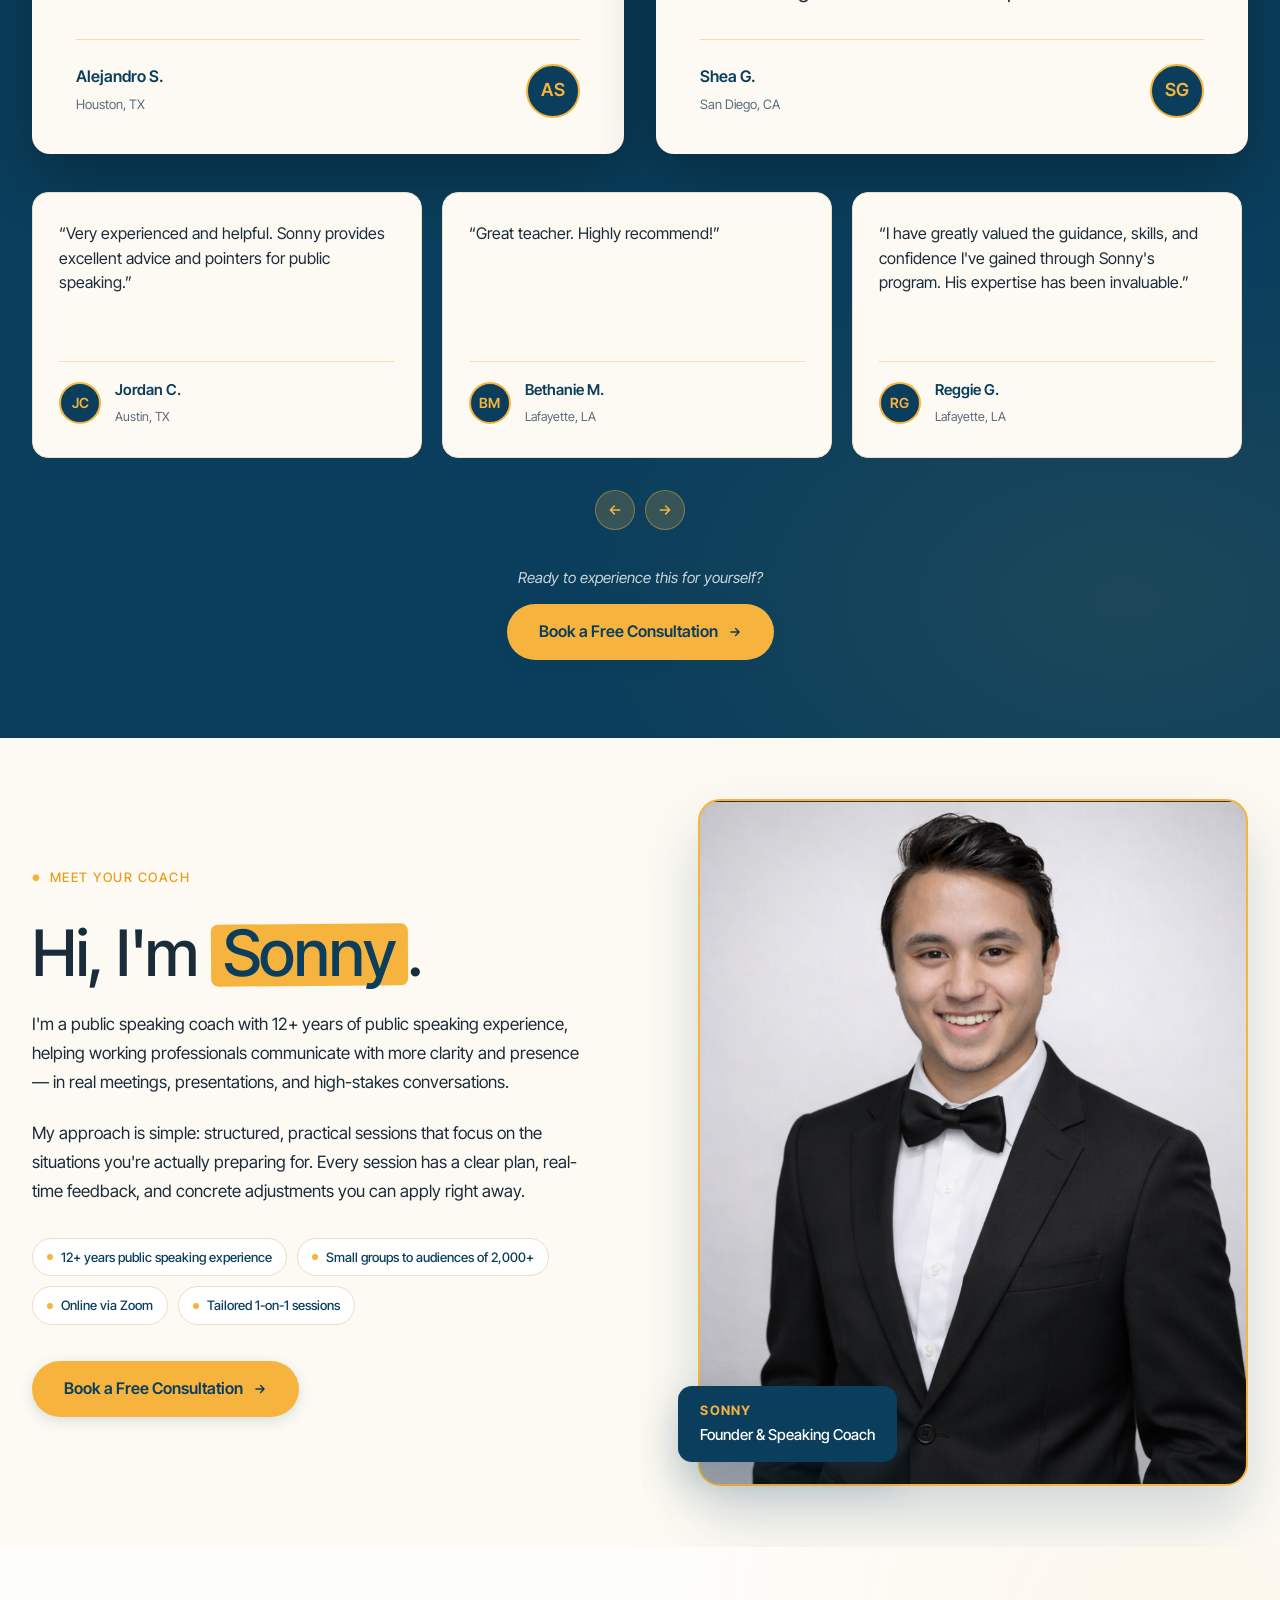
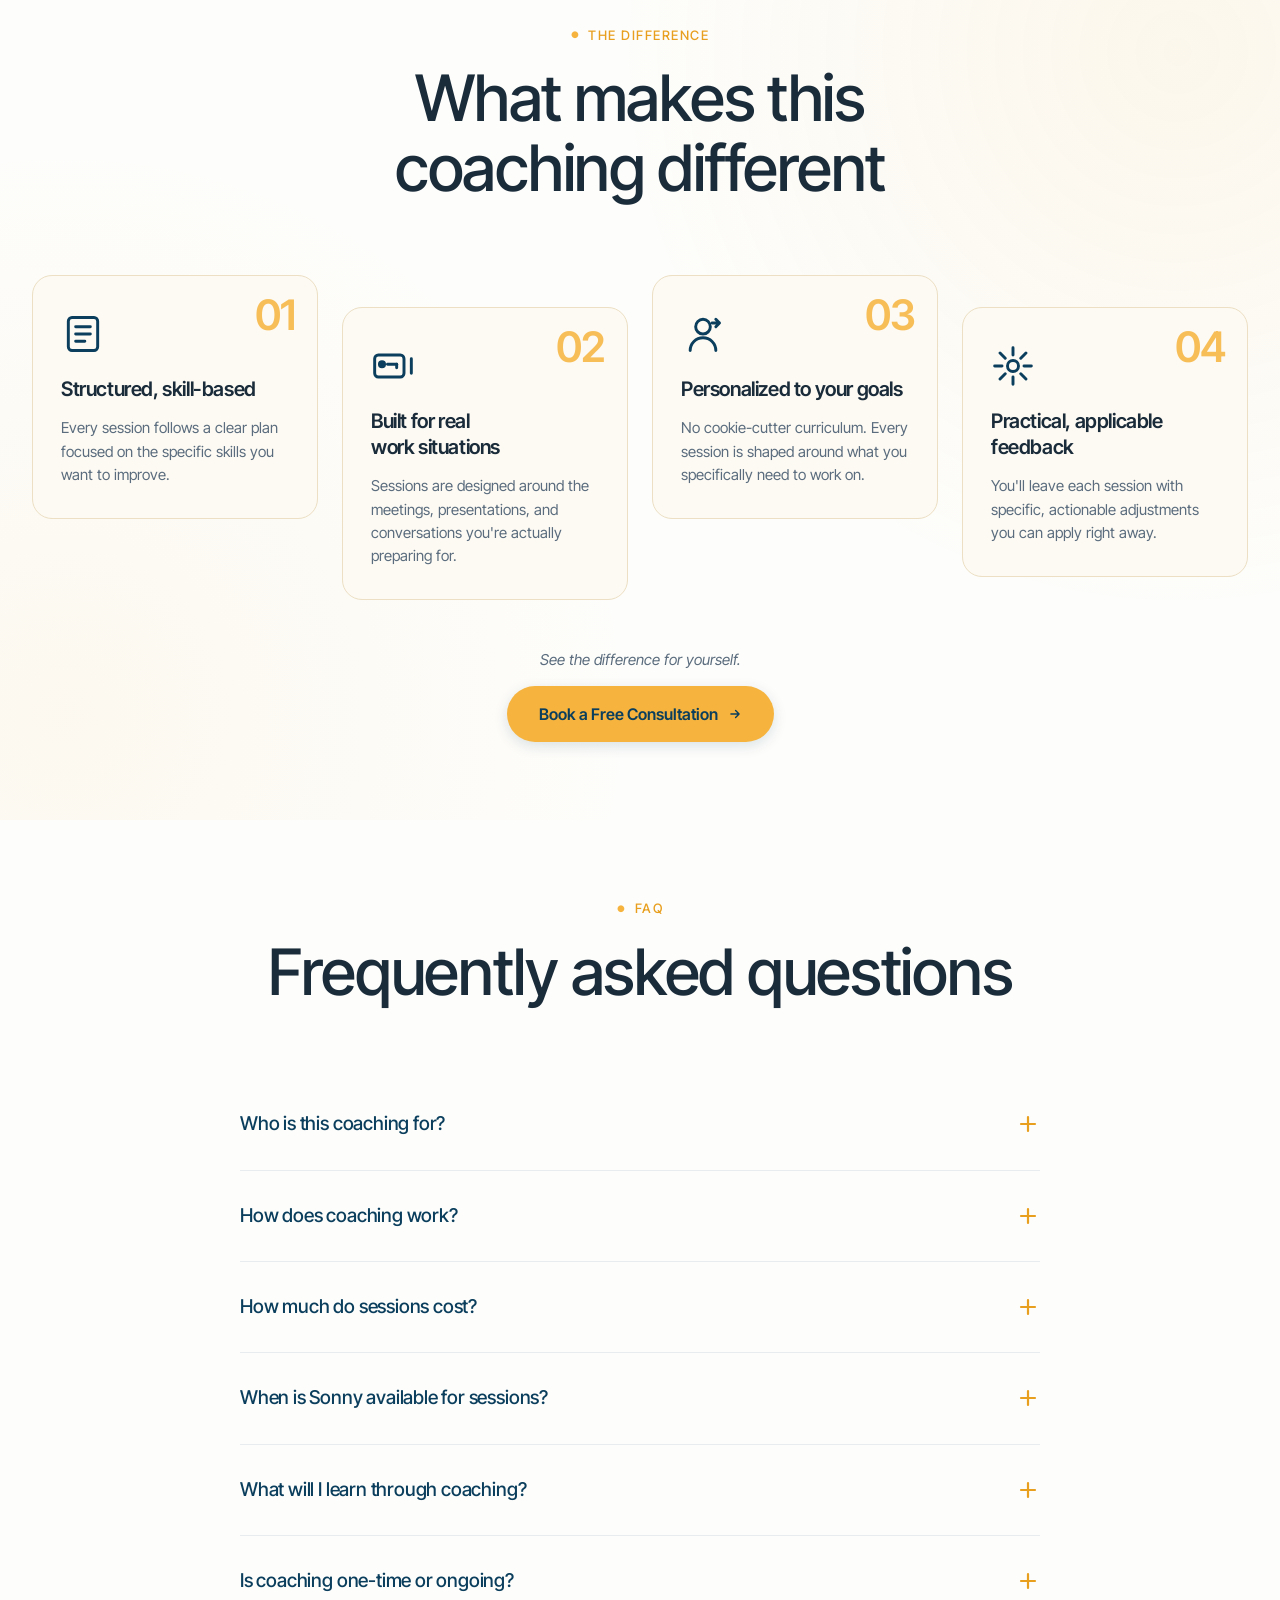
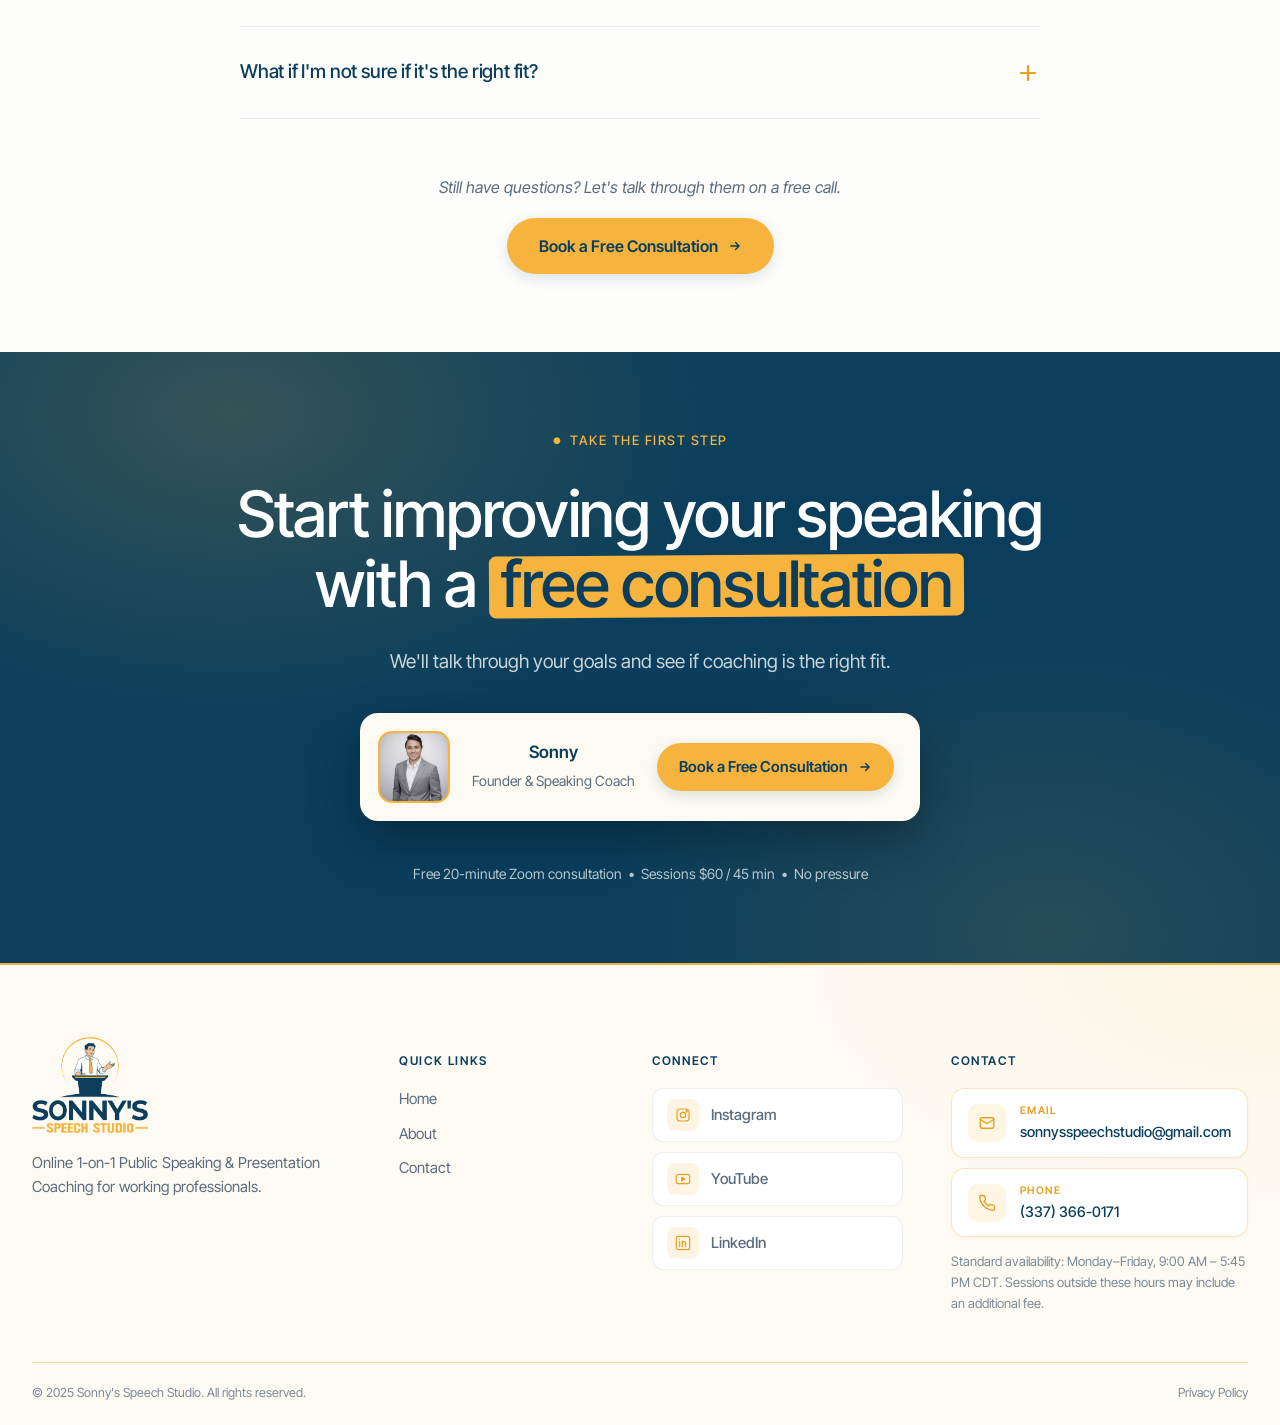
==== commit 8cba645f: "Mobile: center final CTA, left helps CTA; replace You're ready to icons - Final CTA above footer: re" ====
--- a/index.html
+++ b/index.html
@@ -276,25 +276,35 @@
     </div>
     <div class="ready-cols">
       <div class="ready-col reveal">
+        <!-- Lucide: mic — speaking / delivery -->
         <svg class="ready-icon" viewBox="0 0 24 24" fill="none" stroke="currentColor" stroke-width="1.6" stroke-linecap="round" stroke-linejoin="round">
-          <path d="M3 12h3l3-9 4 18 3-12 2 5h3"/>
+          <rect x="9" y="2" width="6" height="13" rx="3"/>
+          <path d="M19 10v2a7 7 0 0 1-14 0v-2"/>
+          <line x1="12" y1="19" x2="12" y2="22"/>
+          <line x1="8" y1="22" x2="16" y2="22"/>
         </svg>
         <h3>Speak more clearly and confidently</h3>
         <p>In meetings and presentations where being understood matters most.</p>
       </div>
       <div class="ready-col reveal">
+        <!-- Lucide: layout-list — structure / organization -->
         <svg class="ready-icon" viewBox="0 0 24 24" fill="none" stroke="currentColor" stroke-width="1.6" stroke-linecap="round" stroke-linejoin="round">
-          <rect x="3" y="4" width="18" height="14" rx="2"/>
-          <path d="M7 9h10M7 13h7"/>
-          <path d="M9 22h6M12 18v4"/>
+          <rect x="3" y="4" width="7" height="7" rx="1"/>
+          <rect x="3" y="13" width="7" height="7" rx="1"/>
+          <line x1="14" y1="6" x2="21" y2="6"/>
+          <line x1="14" y1="10" x2="21" y2="10"/>
+          <line x1="14" y1="15" x2="21" y2="15"/>
+          <line x1="14" y1="19" x2="21" y2="19"/>
         </svg>
         <h3>Communicate ideas with structure</h3>
         <p>Shape your message so it lands the way it sounds in your head.</p>
       </div>
       <div class="ready-col reveal">
+        <!-- Lucide: target — being on the mark / composed / ready -->
         <svg class="ready-icon" viewBox="0 0 24 24" fill="none" stroke="currentColor" stroke-width="1.6" stroke-linecap="round" stroke-linejoin="round">
-          <circle cx="12" cy="12" r="9"/>
-          <path d="M8 12l3 3 5-6"/>
+          <circle cx="12" cy="12" r="10"/>
+          <circle cx="12" cy="12" r="6"/>
+          <circle cx="12" cy="12" r="2" fill="currentColor"/>
         </svg>
         <h3>Be prepared and feel composed</h3>
         <p>Walk into important moments steady, ready, and in command.</p>
--- a/assets/styles.css
+++ b/assets/styles.css
@@ -1083,13 +1083,14 @@
     .strip-head{text-align:left}
     .voices-foot{text-align:left}
     .voices-cta{align-items:flex-start}
-    .helps-cta,.diff-cta,.faq-foot{align-items:flex-start;text-align:left}
+    .helps-cta,.diff-cta,.faq-foot{align-items:flex-start;justify-content:flex-start;text-align:left}
     .ready-cta{align-items:flex-start}
     .ready-col{align-items:flex-start;text-align:left}
     .ready-col .ready-icon{margin-left:0;margin-right:0}
-    /* Final CTA: heading left, button can stay where it is */
-    .final .wrap{align-items:flex-start;text-align:left}
-    .final h2{text-align:left}
+    /* Final CTA stays centered on mobile (it's the closing moment) */
+    .final .wrap{align-items:center;text-align:center}
+    .final h2{text-align:center}
+    .final .sub,.final .reassure{text-align:center}
     .meet-left{align-items:flex-start;text-align:left}
     .meet-cred .chip{font-size:12px;padding:6px 12px}
     .helps-cta{margin-top:40px}
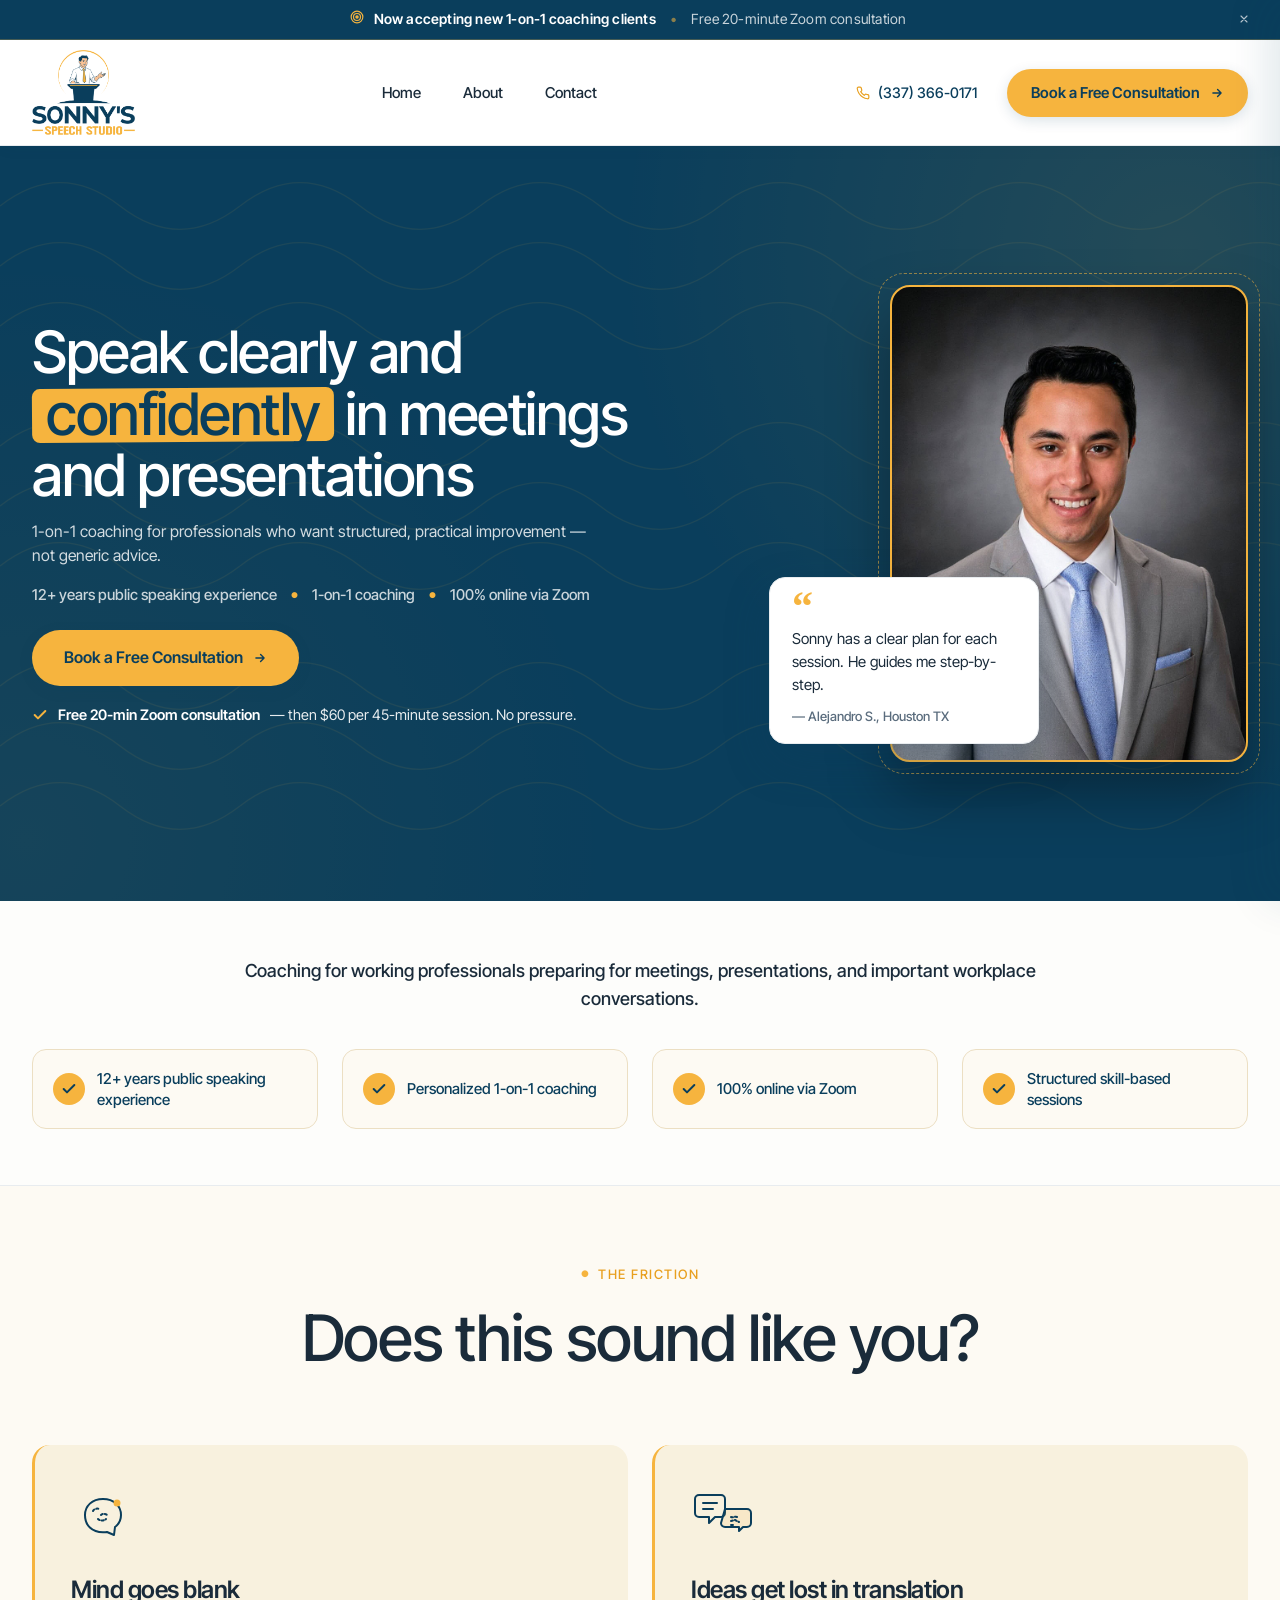
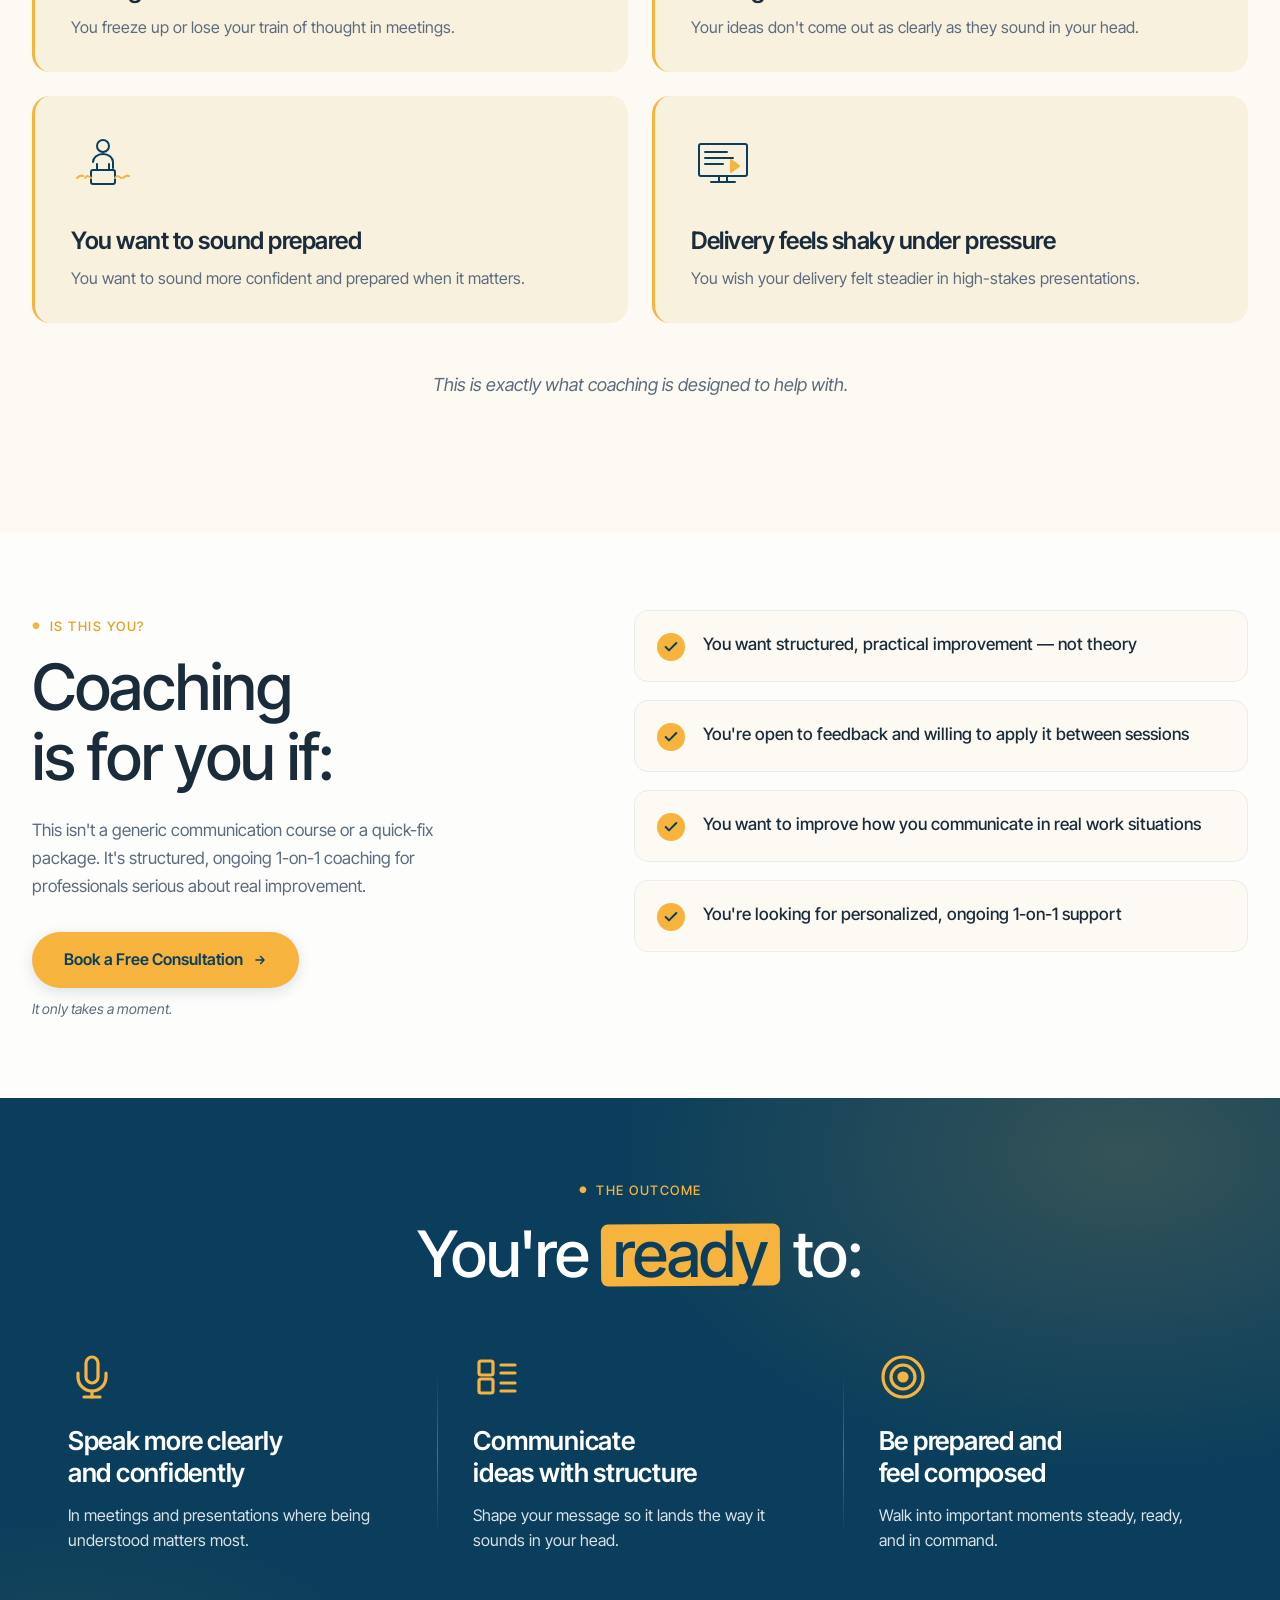
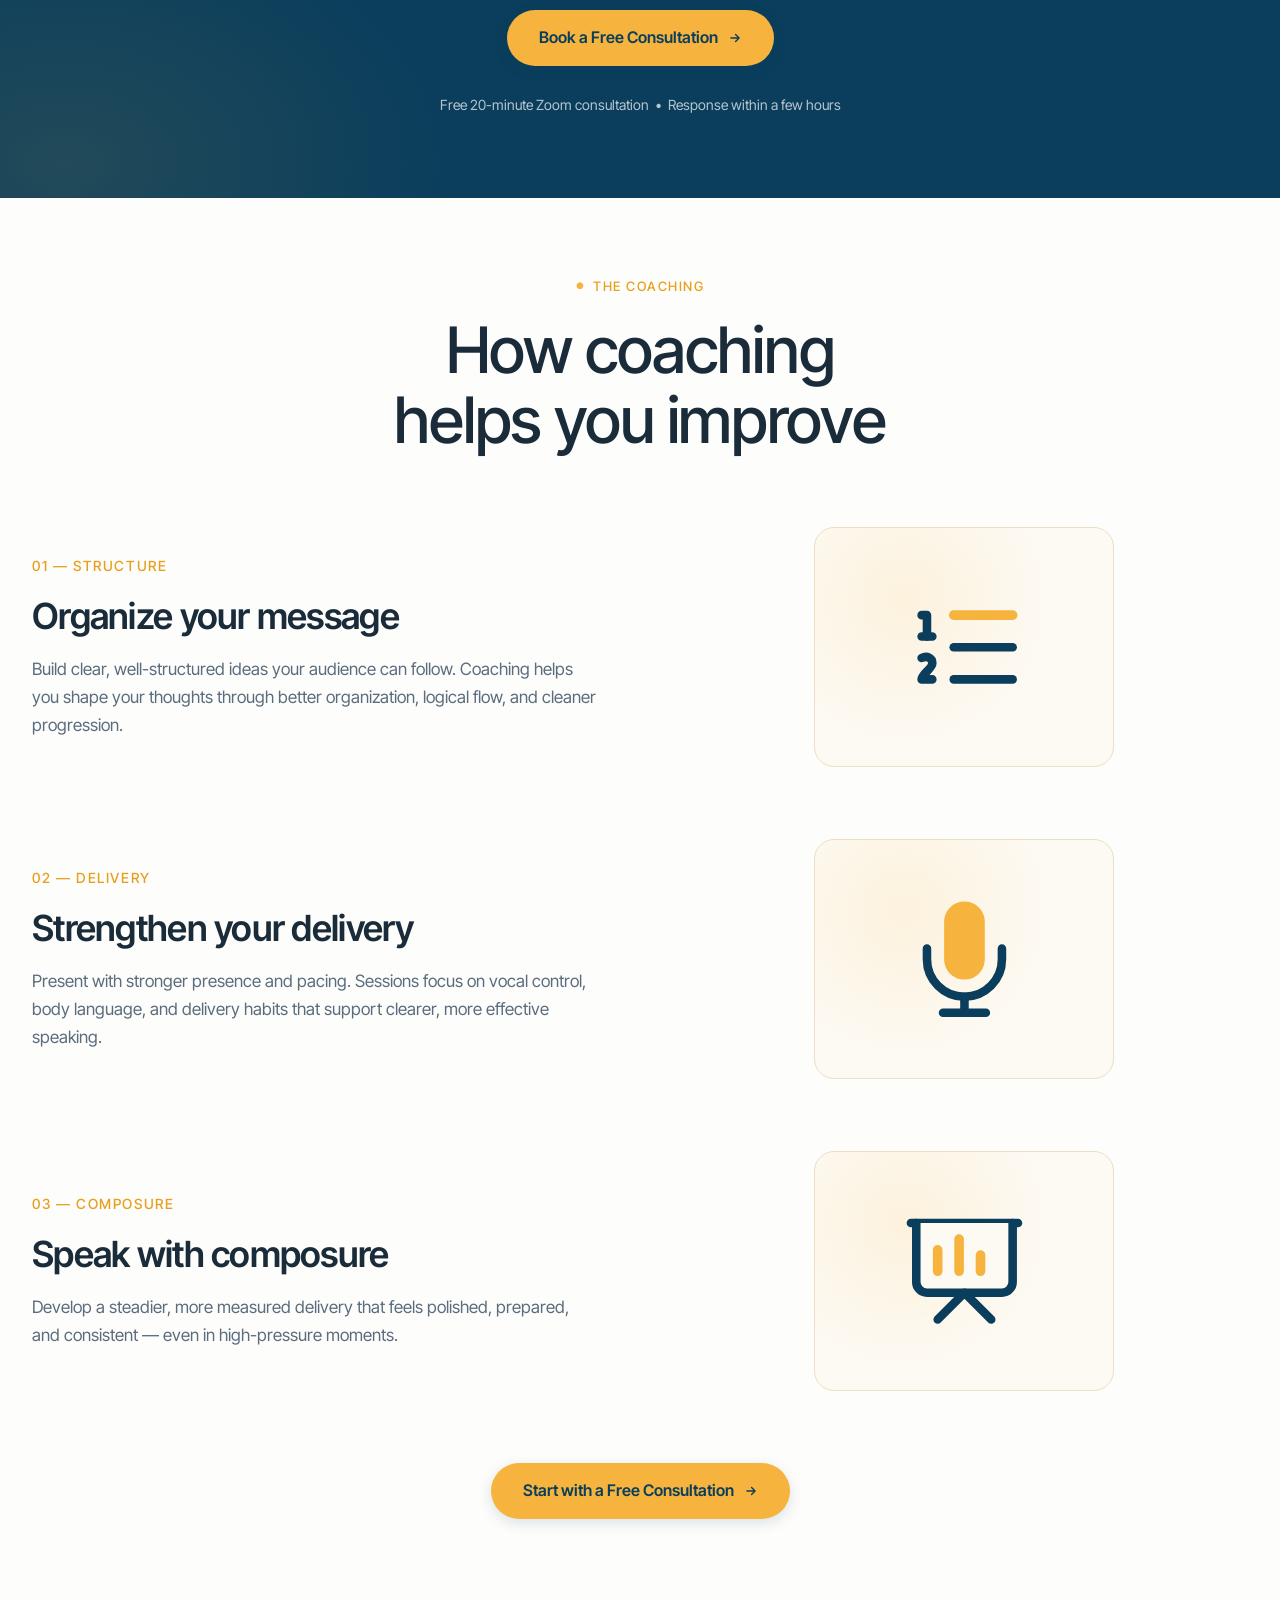
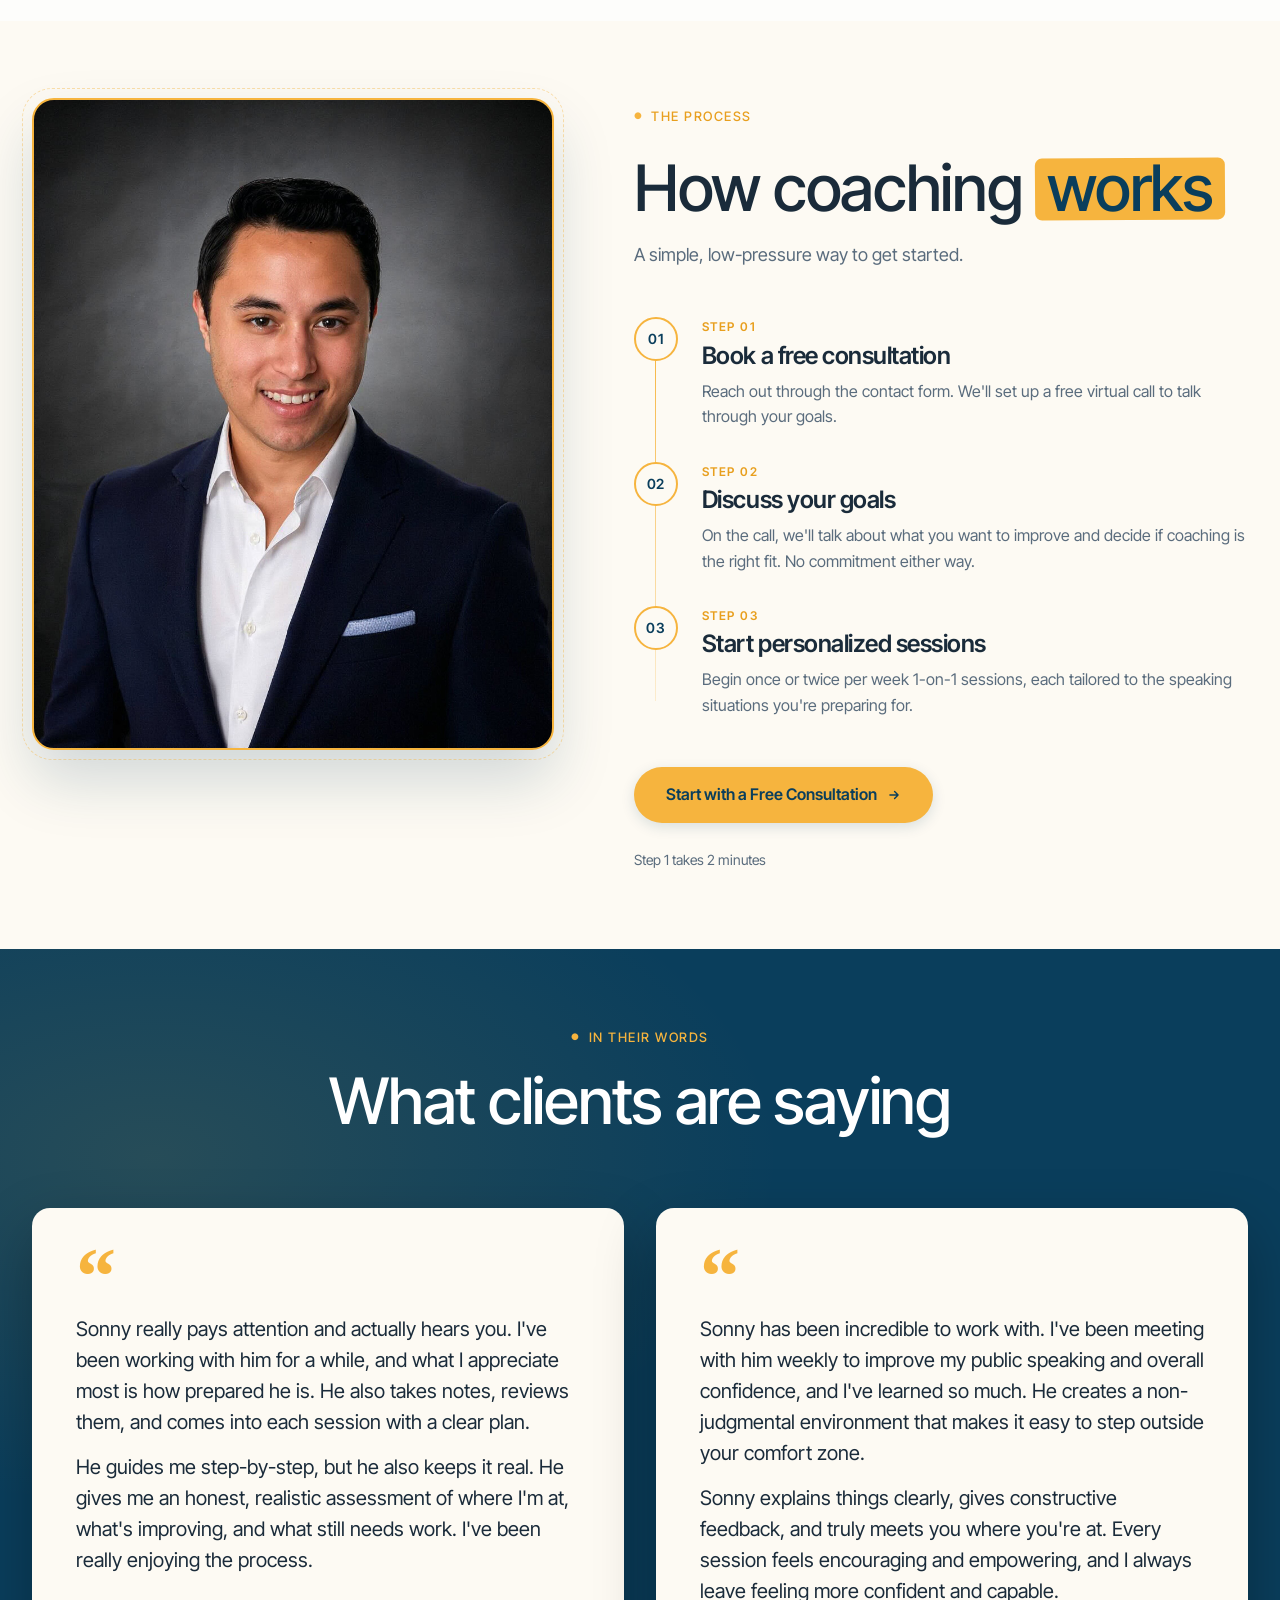
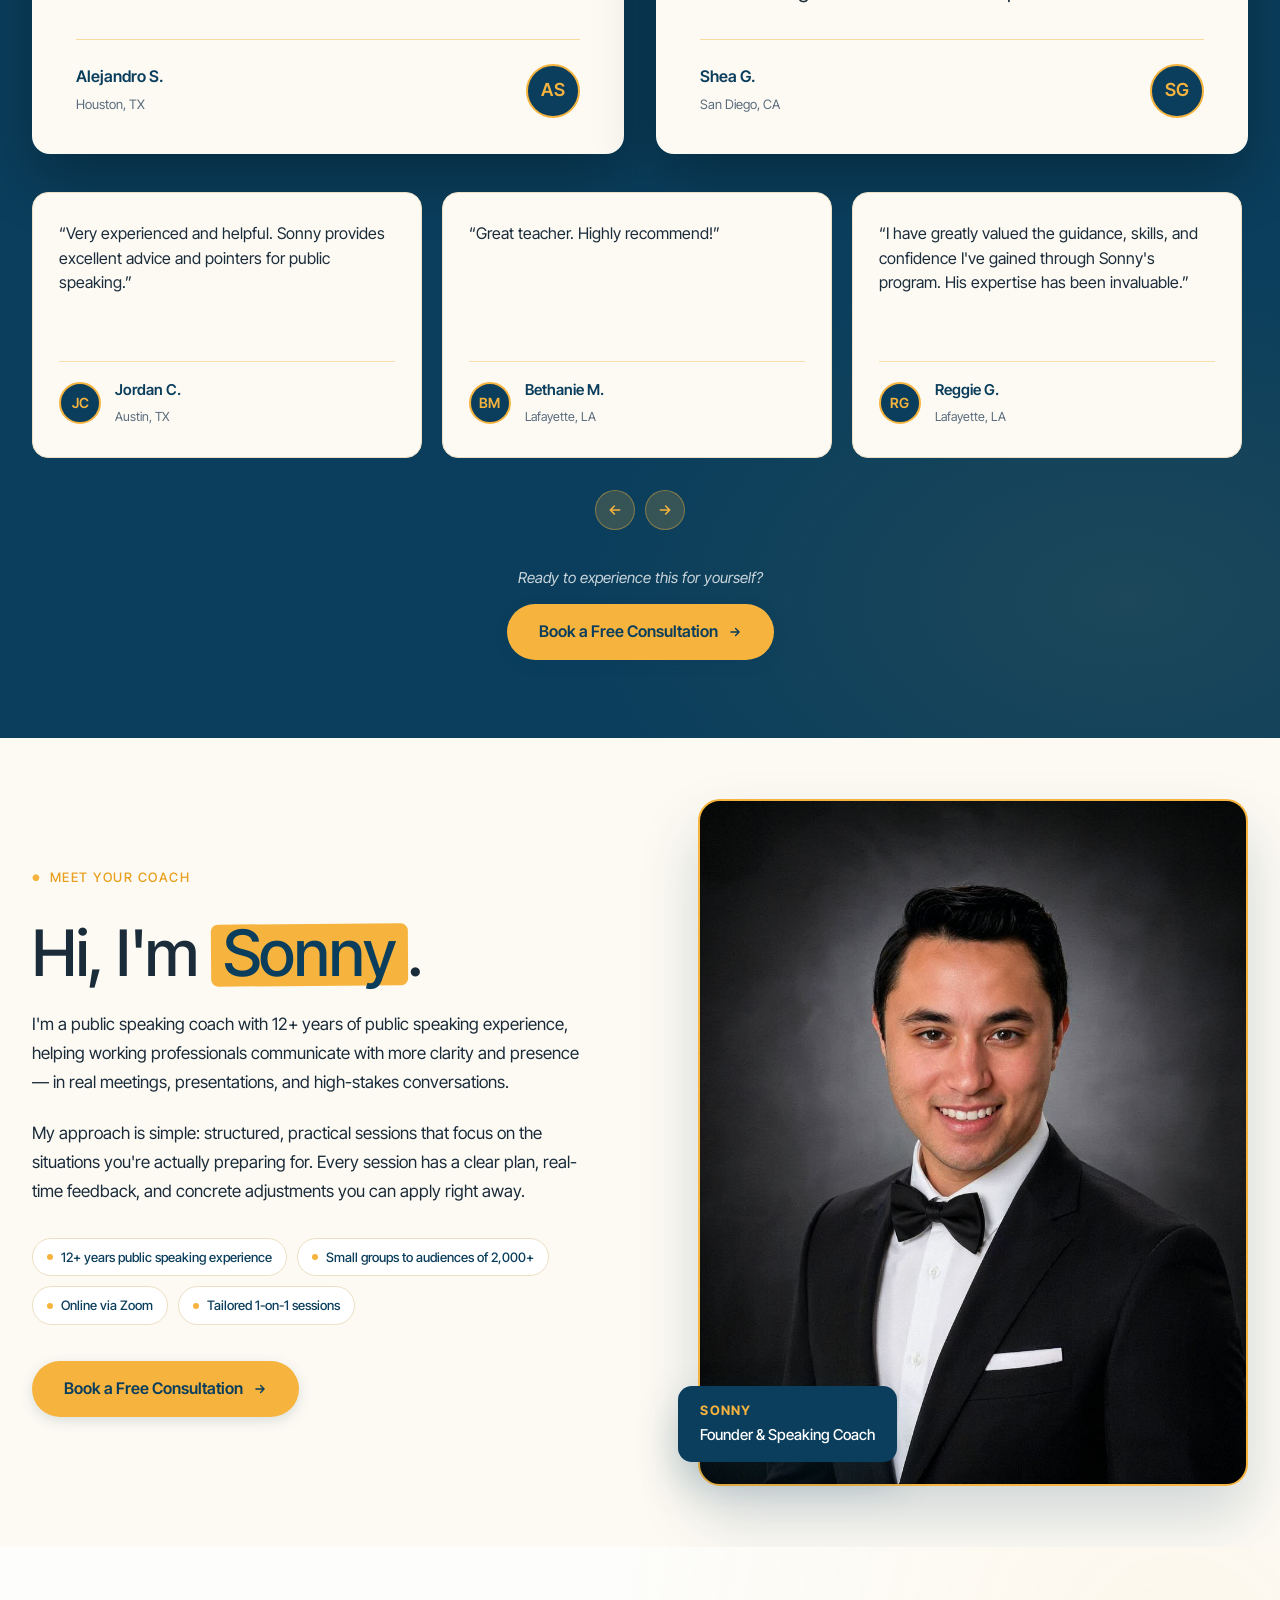
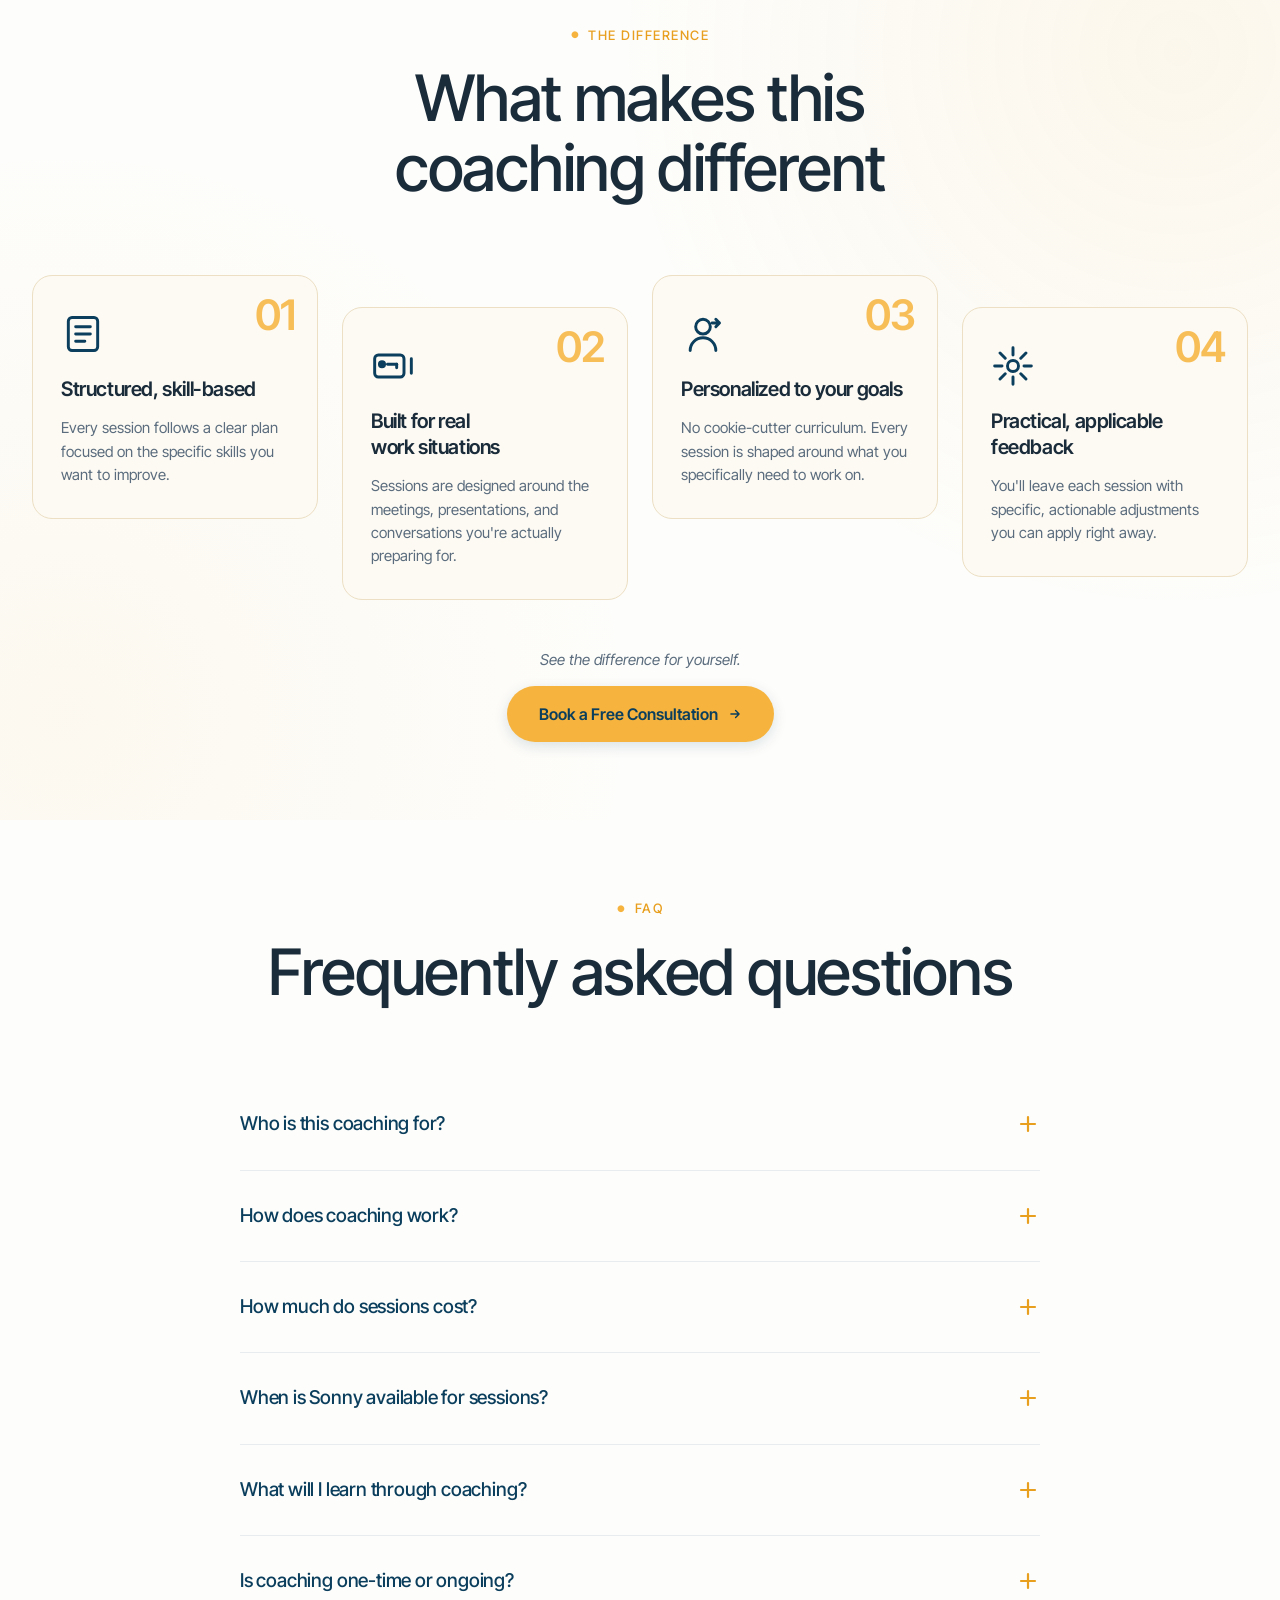
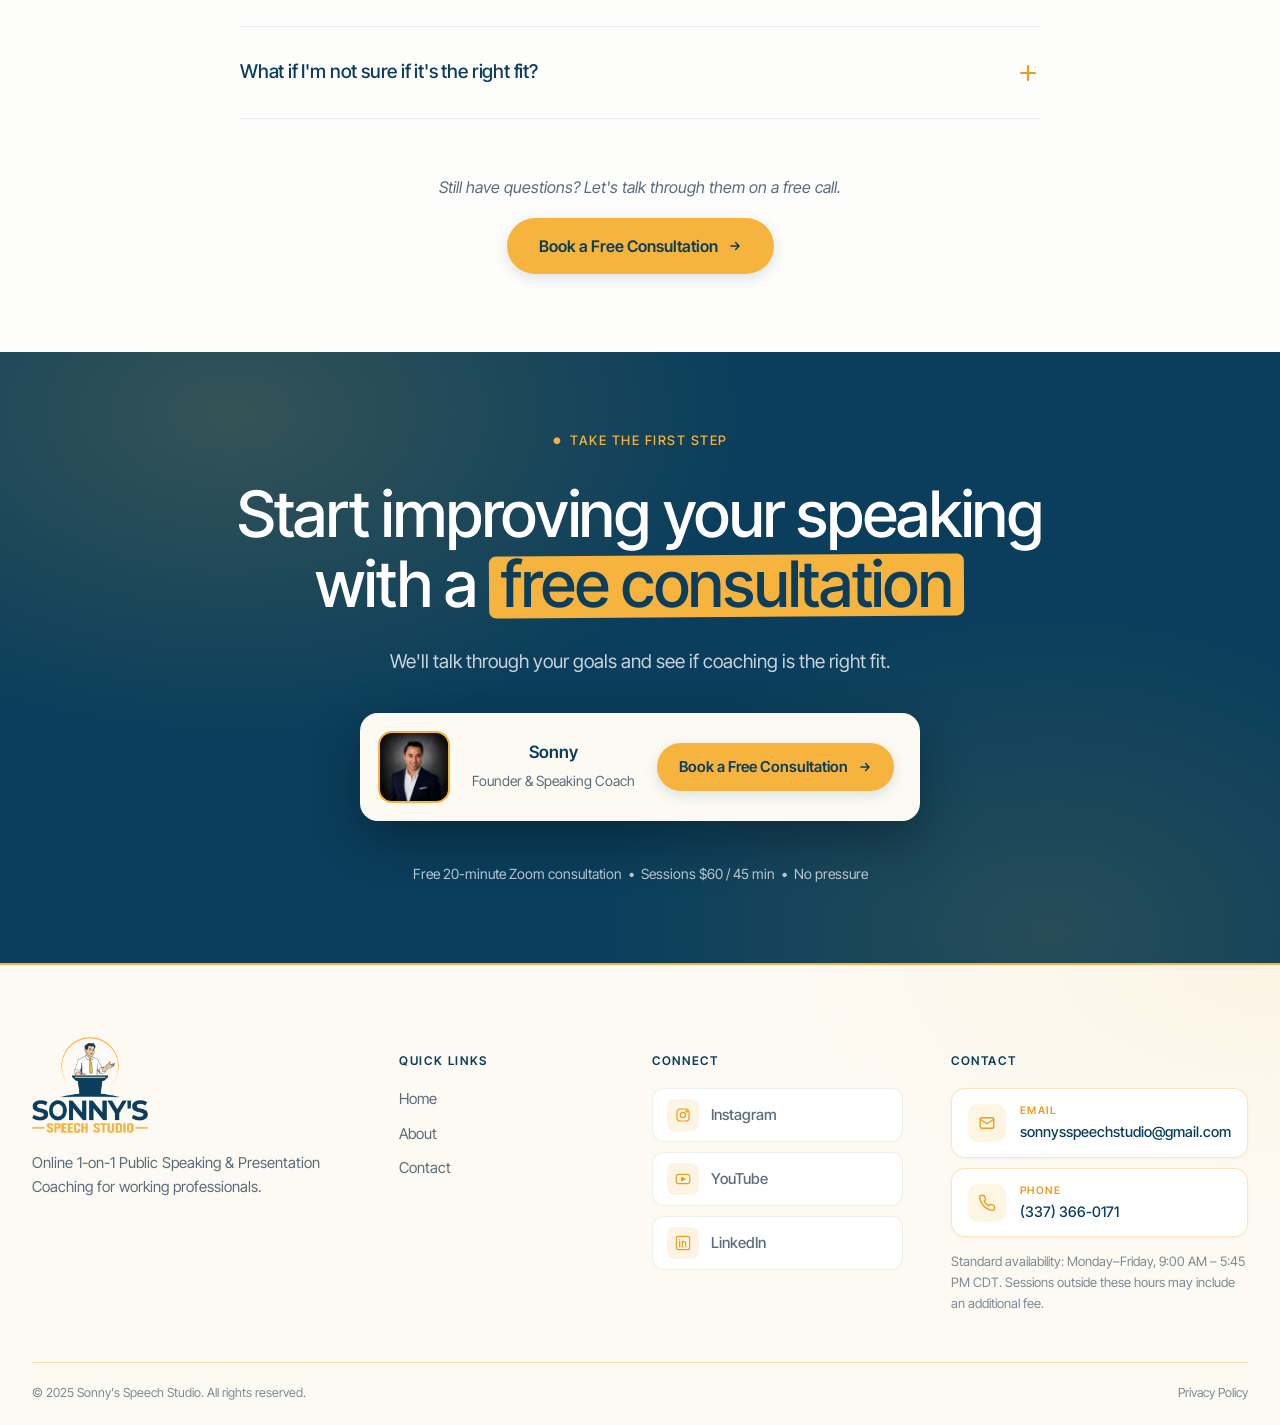
==== commit 64dd0771: "Replace all client portraits with new high-res photos - assets/sonny-tie.jpg ← grey suit + light blu" ====
--- a/index.html
+++ b/index.html
@@ -19,7 +19,7 @@
 <meta property="og:site_name" content="Sonny's Speech Studio" />
 <meta property="og:title" content="Sonny's Speech Studio — 1-on-1 Online Public Speaking Coaching" />
 <meta property="og:description" content="Speak clearly and confidently in meetings and presentations. 1-on-1 online coaching for professionals — structured, practical, 100% online via Zoom. Book a free 20-minute Zoom consultation." />
-<meta property="og:image" content="assets/sonny-tux.jpg" />
+<meta property="og:image" content="assets/sonny-tie.jpg" />
 <meta property="og:image:width" content="1200" />
 <meta property="og:image:height" content="630" />
 <meta property="og:image:alt" content="Sonny — public speaking coach" />
@@ -29,7 +29,7 @@
 <meta name="twitter:card" content="summary_large_image" />
 <meta name="twitter:title" content="Sonny's Speech Studio — 1-on-1 Online Public Speaking Coaching" />
 <meta name="twitter:description" content="Speak clearly and confidently in meetings and presentations. 1-on-1 online coaching for professionals — book a free 20-minute Zoom consultation." />
-<meta name="twitter:image" content="assets/sonny-tux.jpg" />
+<meta name="twitter:image" content="assets/sonny-tie.jpg" />
 <meta name="twitter:image:alt" content="Sonny — public speaking coach" />
 
 <meta name="theme-color" content="#0a3e5c" />
--- a/assets/styles.css
+++ b/assets/styles.css
@@ -338,7 +338,7 @@
     border-radius:20px;
     border:2px solid var(--gold);
     box-shadow:0 30px 60px rgba(0,0,0,.35);
-    background-image:url("sonny-tie.png");
+    background-image:url("sonny-tie.jpg");
     background-size:cover;background-position:center 18%;
     position:relative;
   }
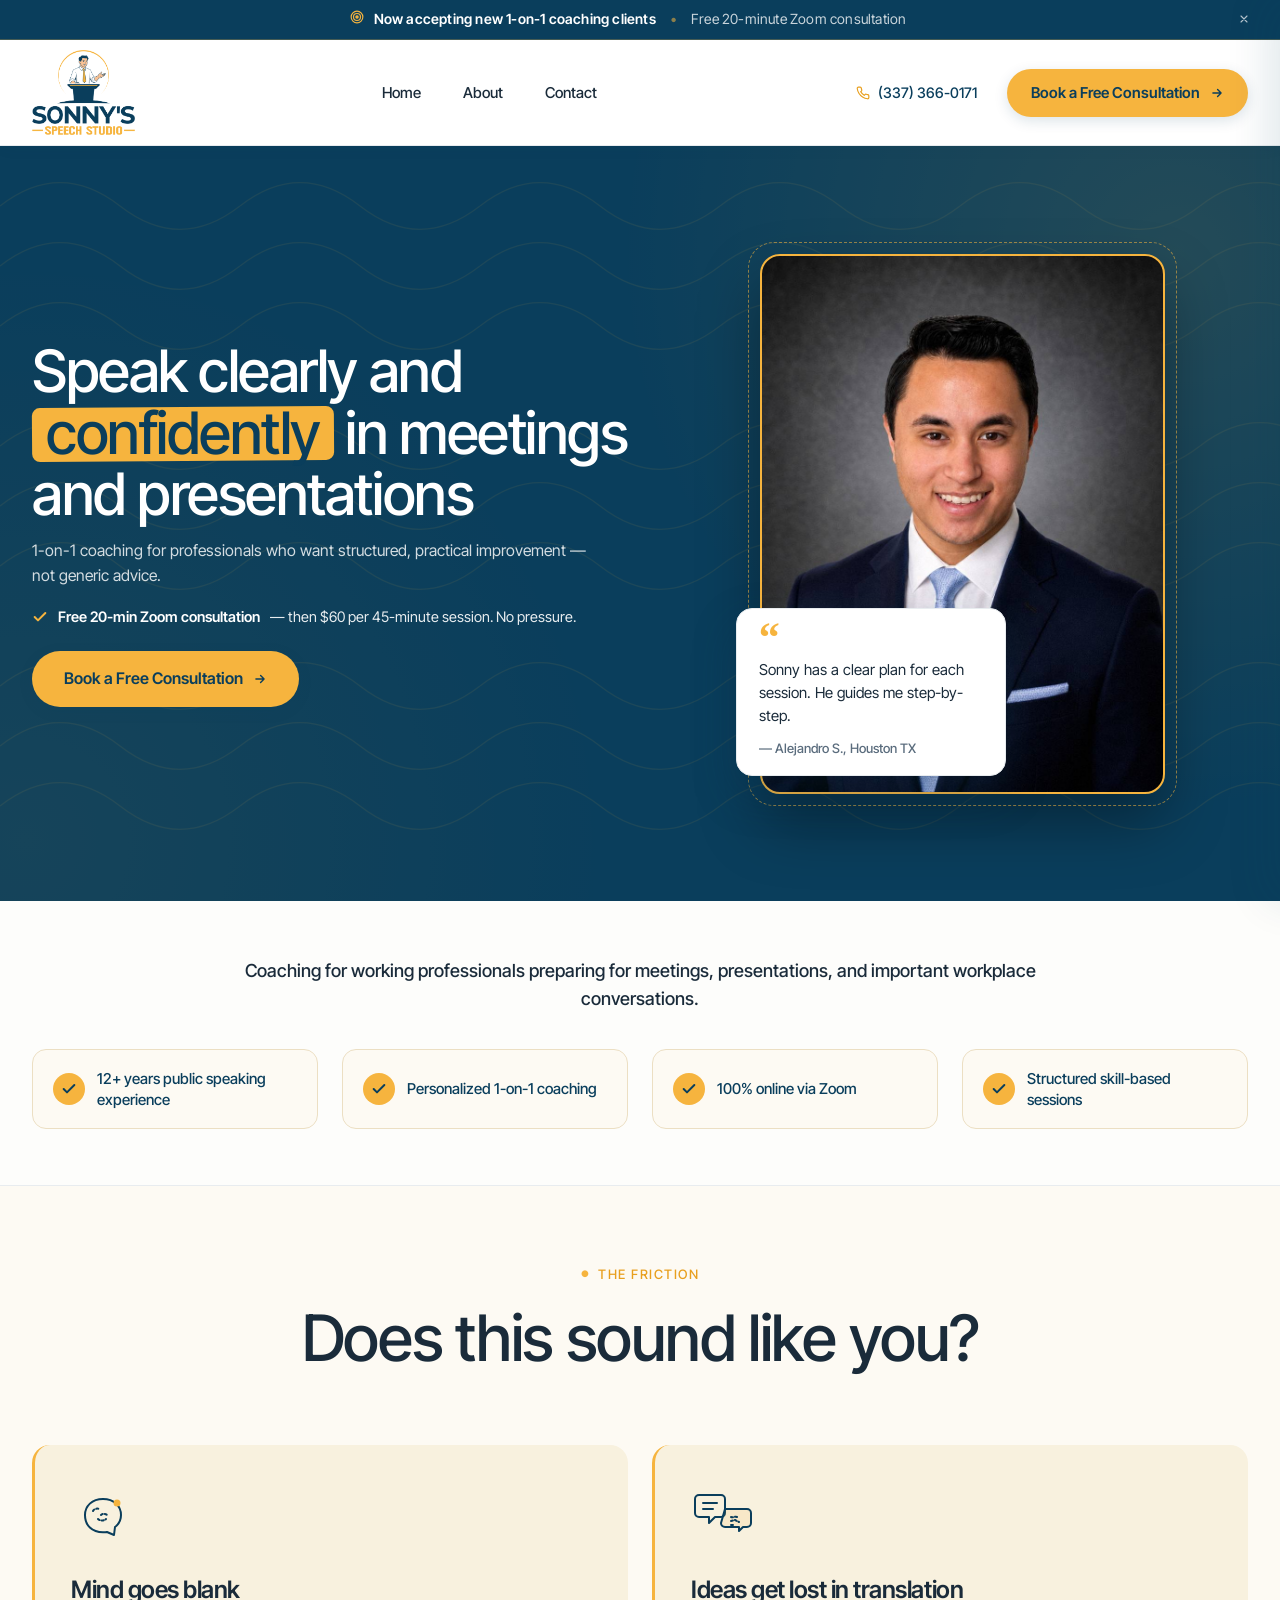
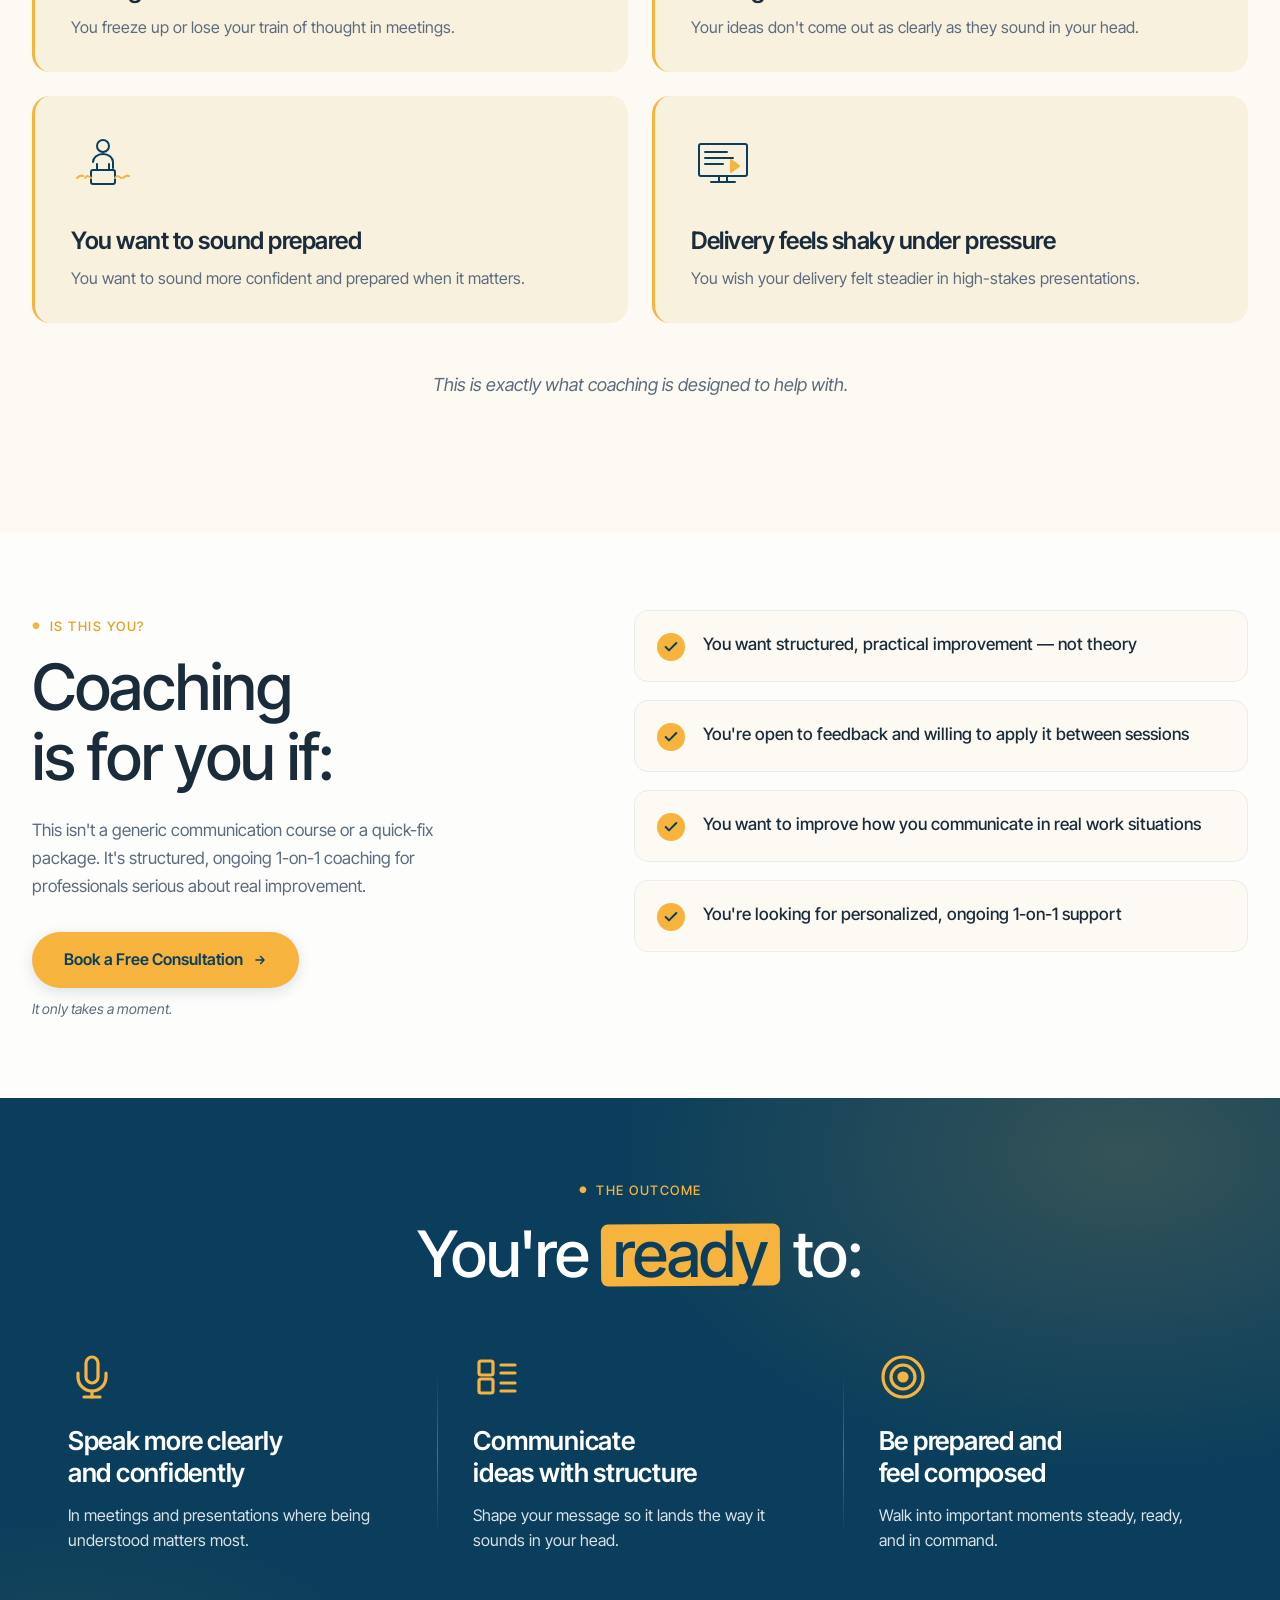
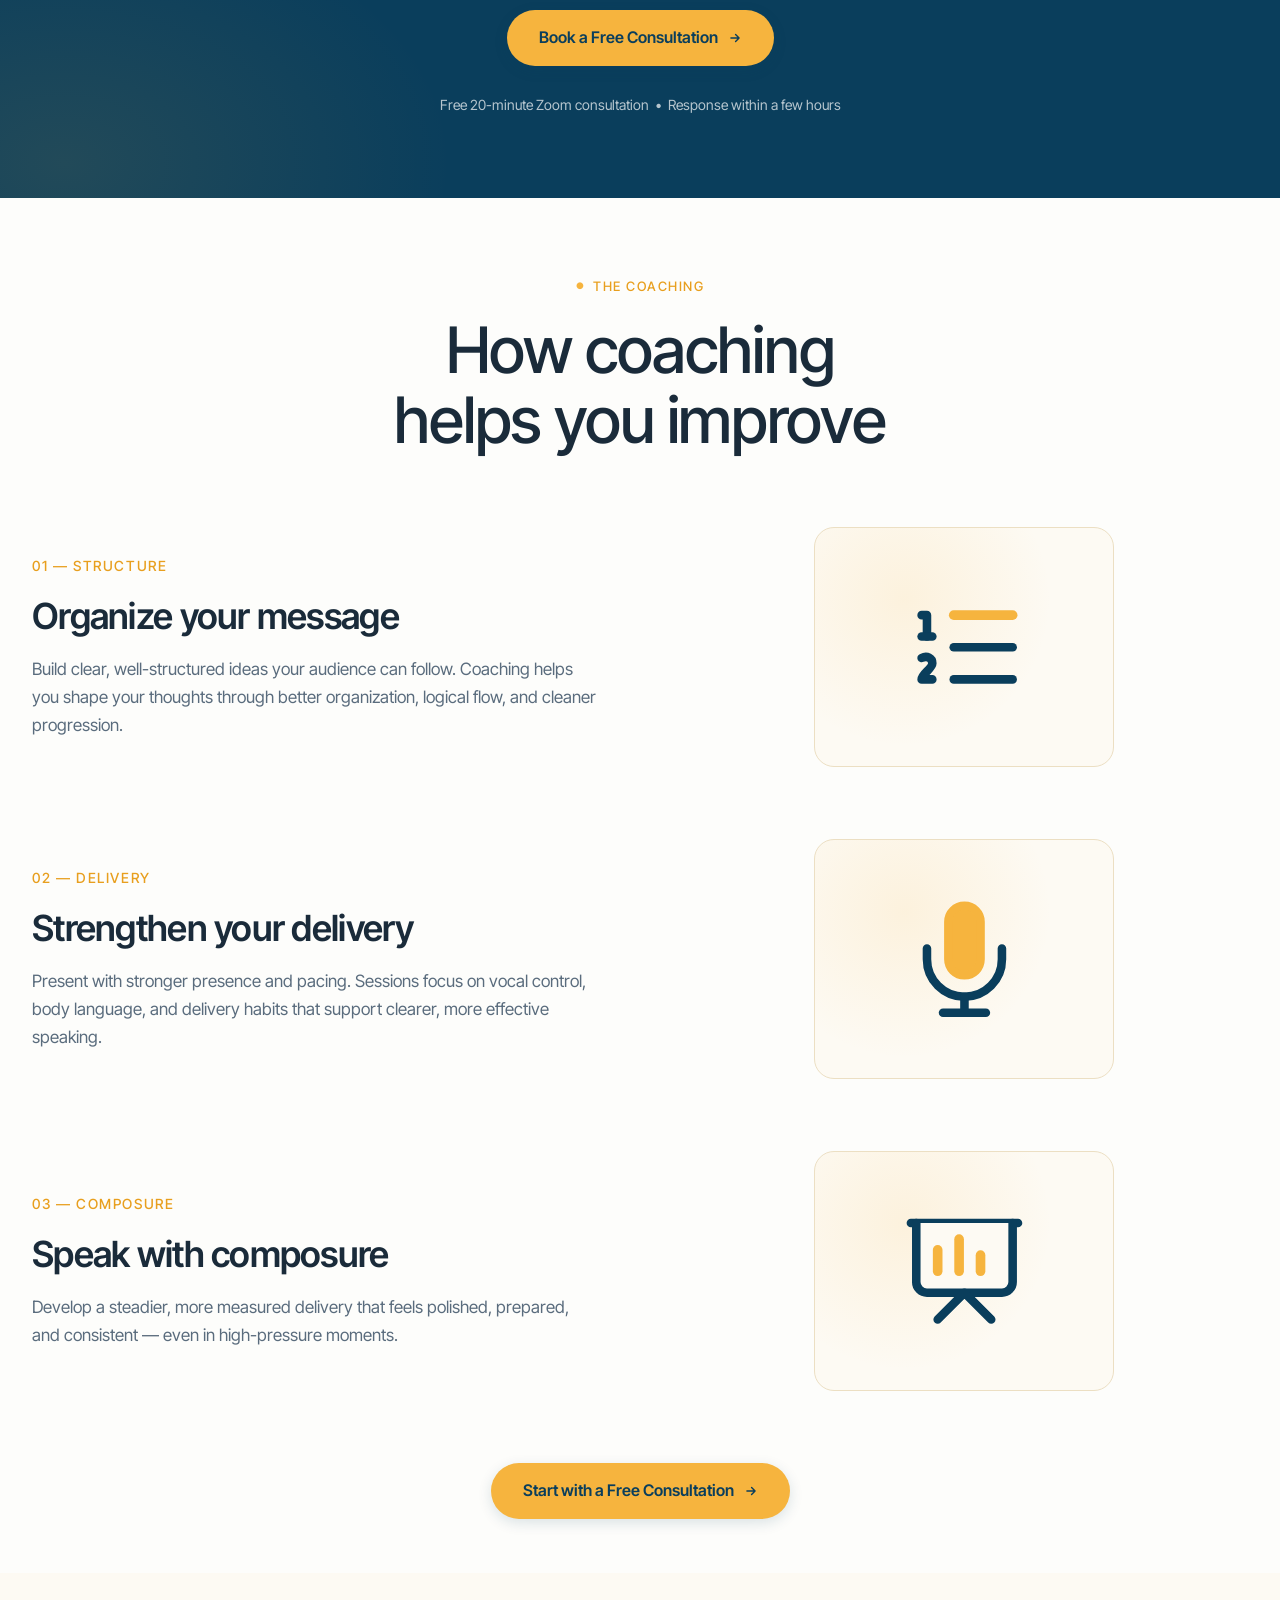
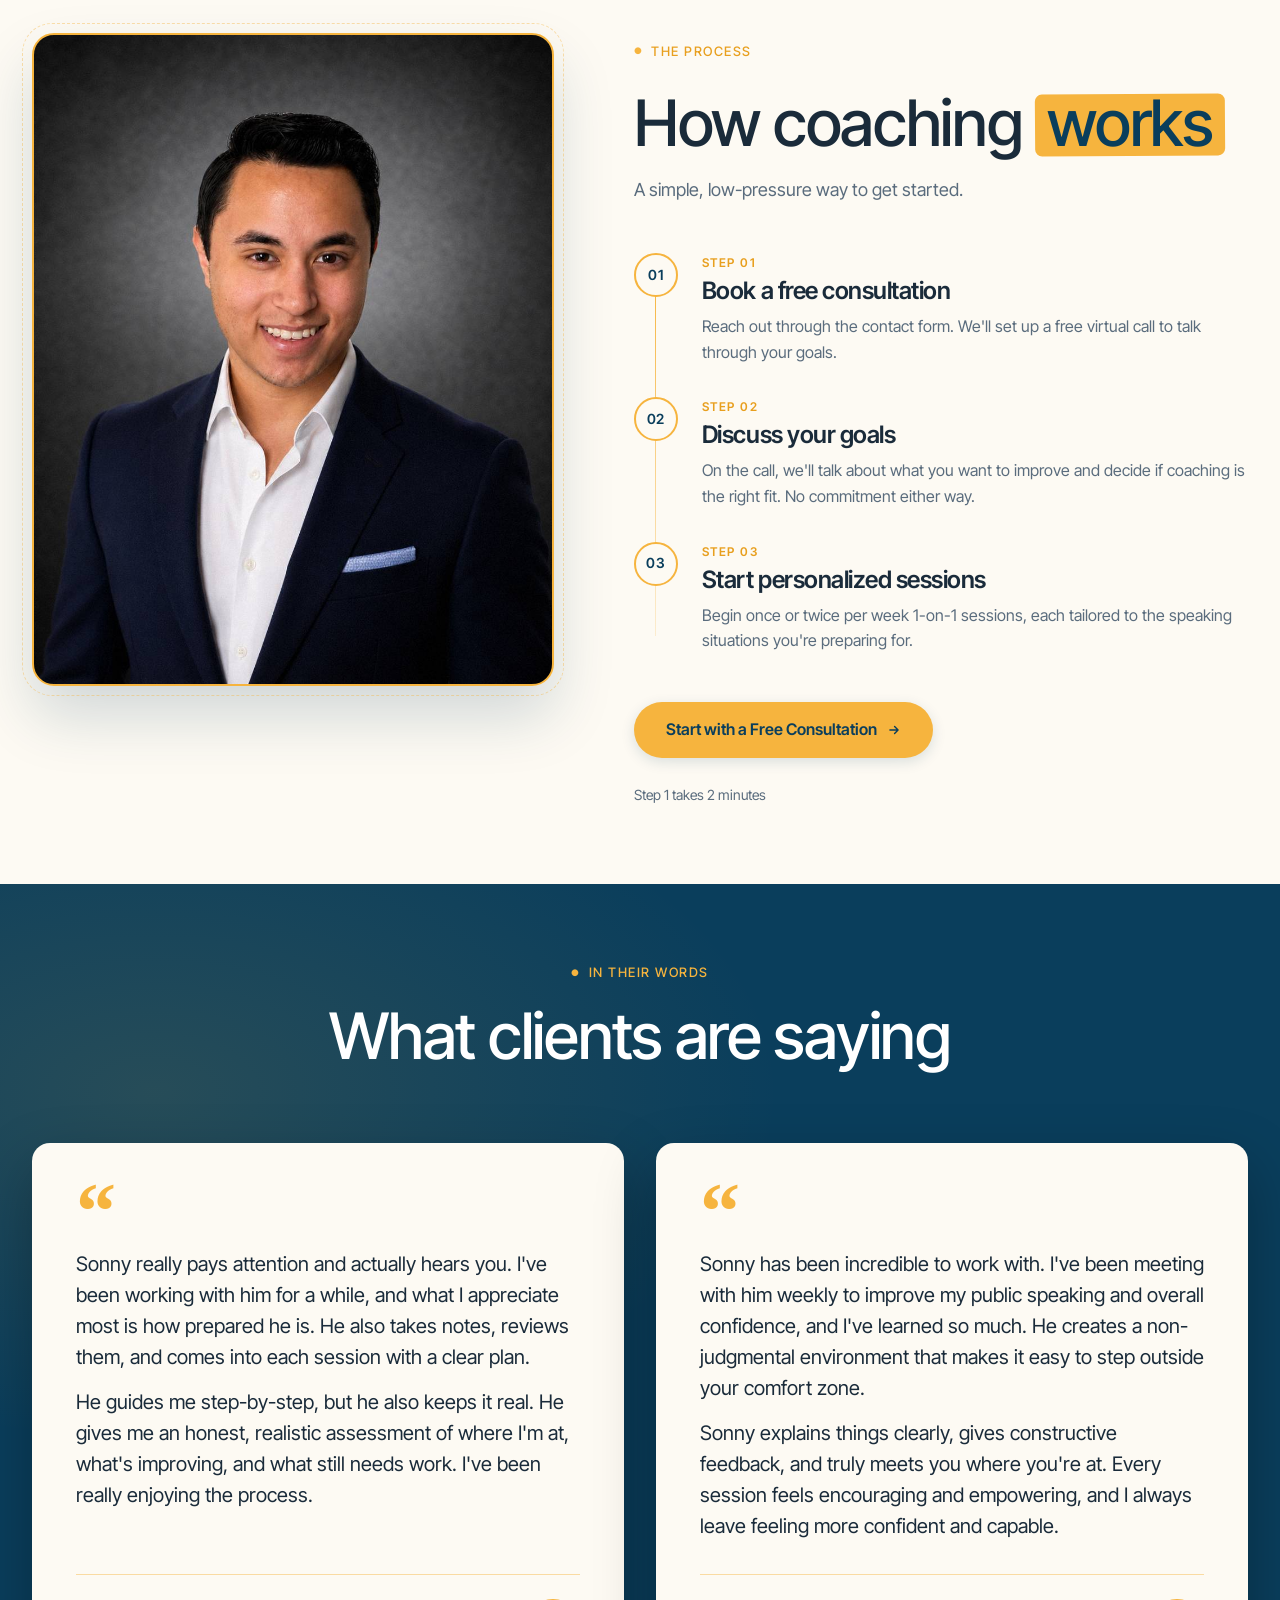
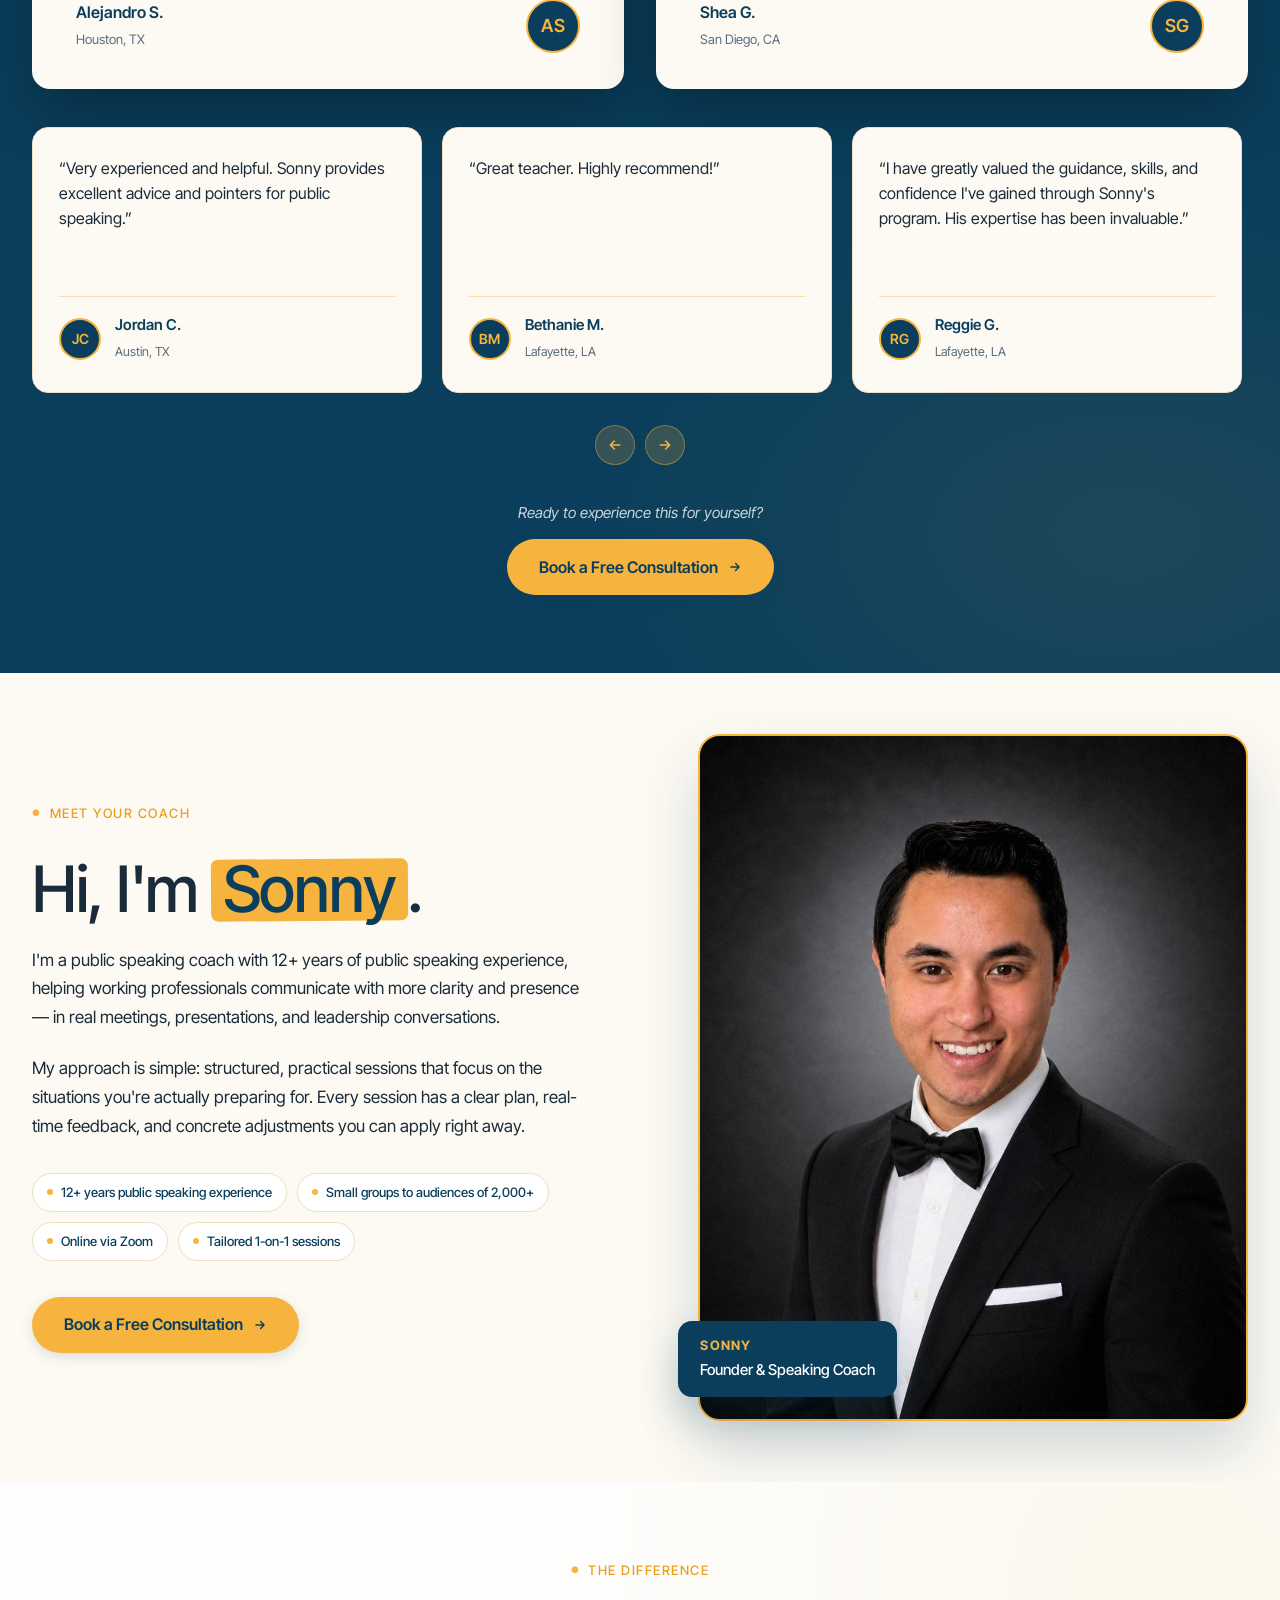
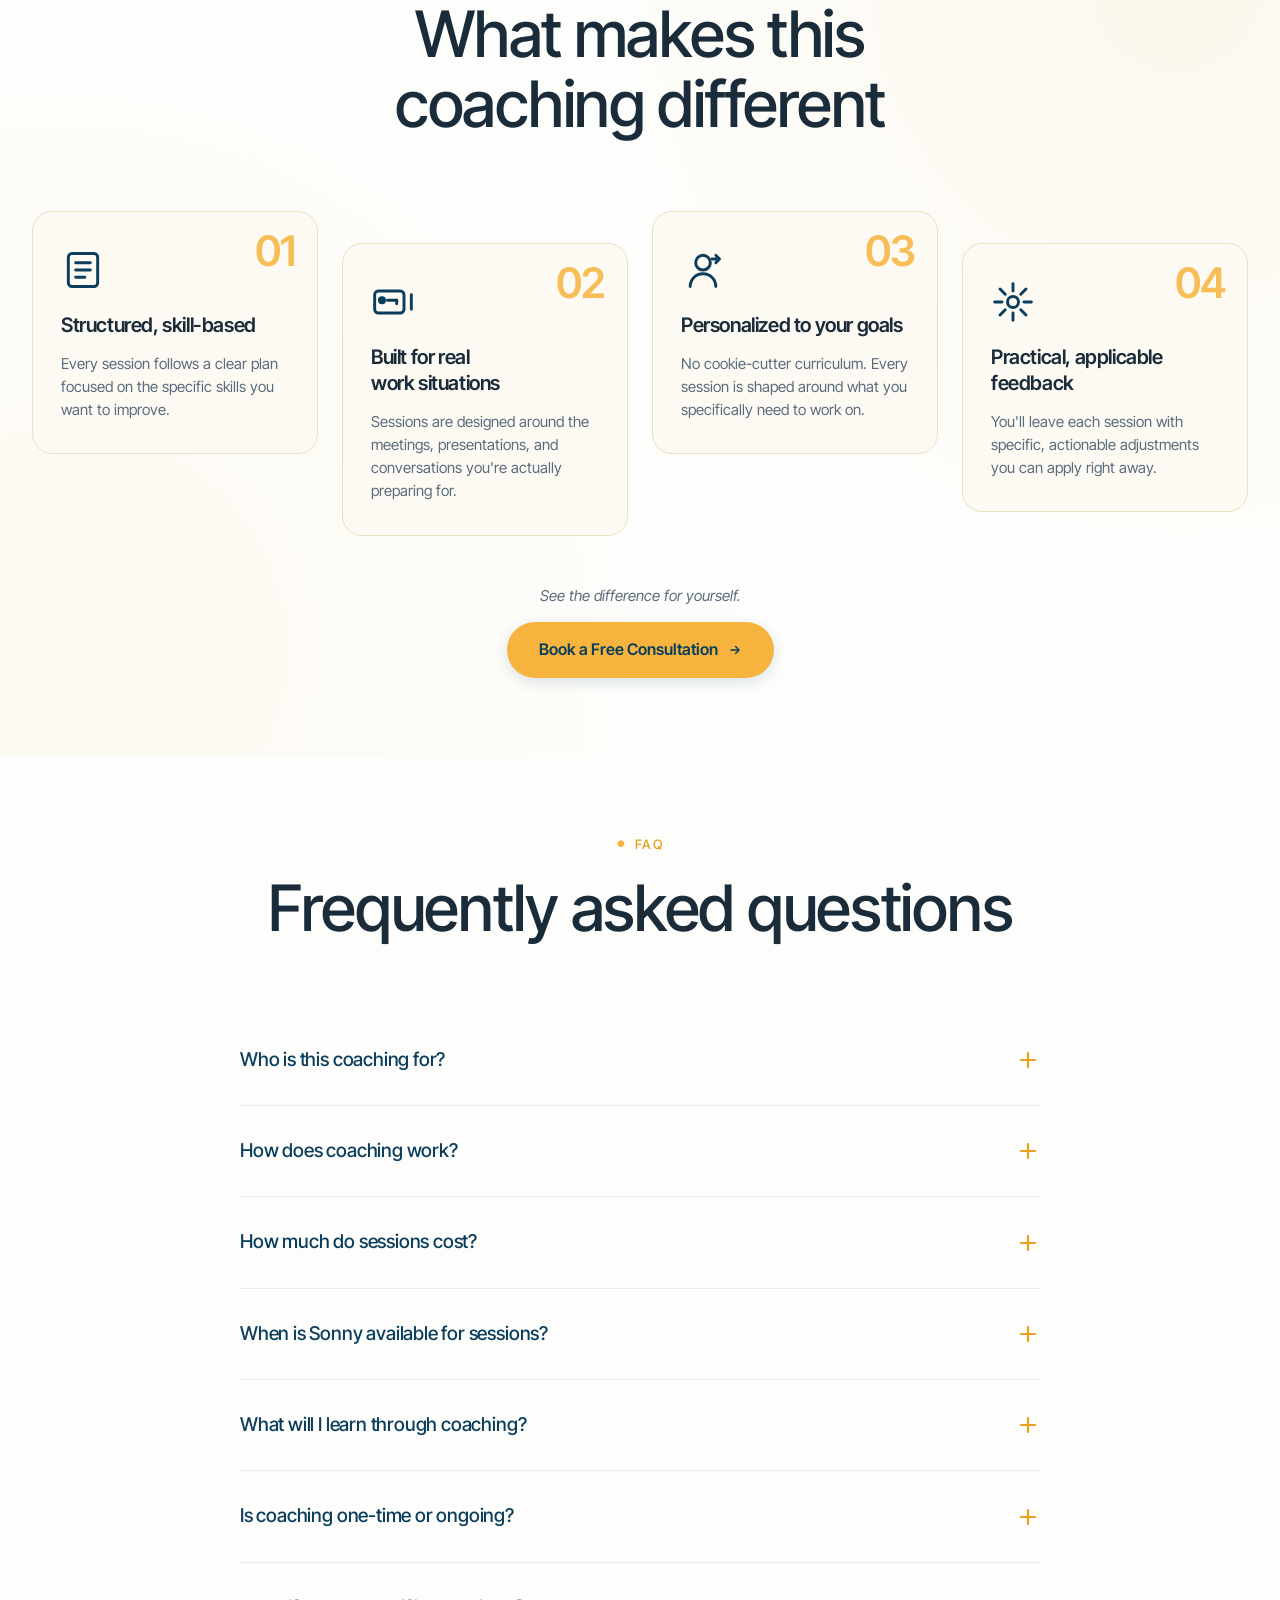
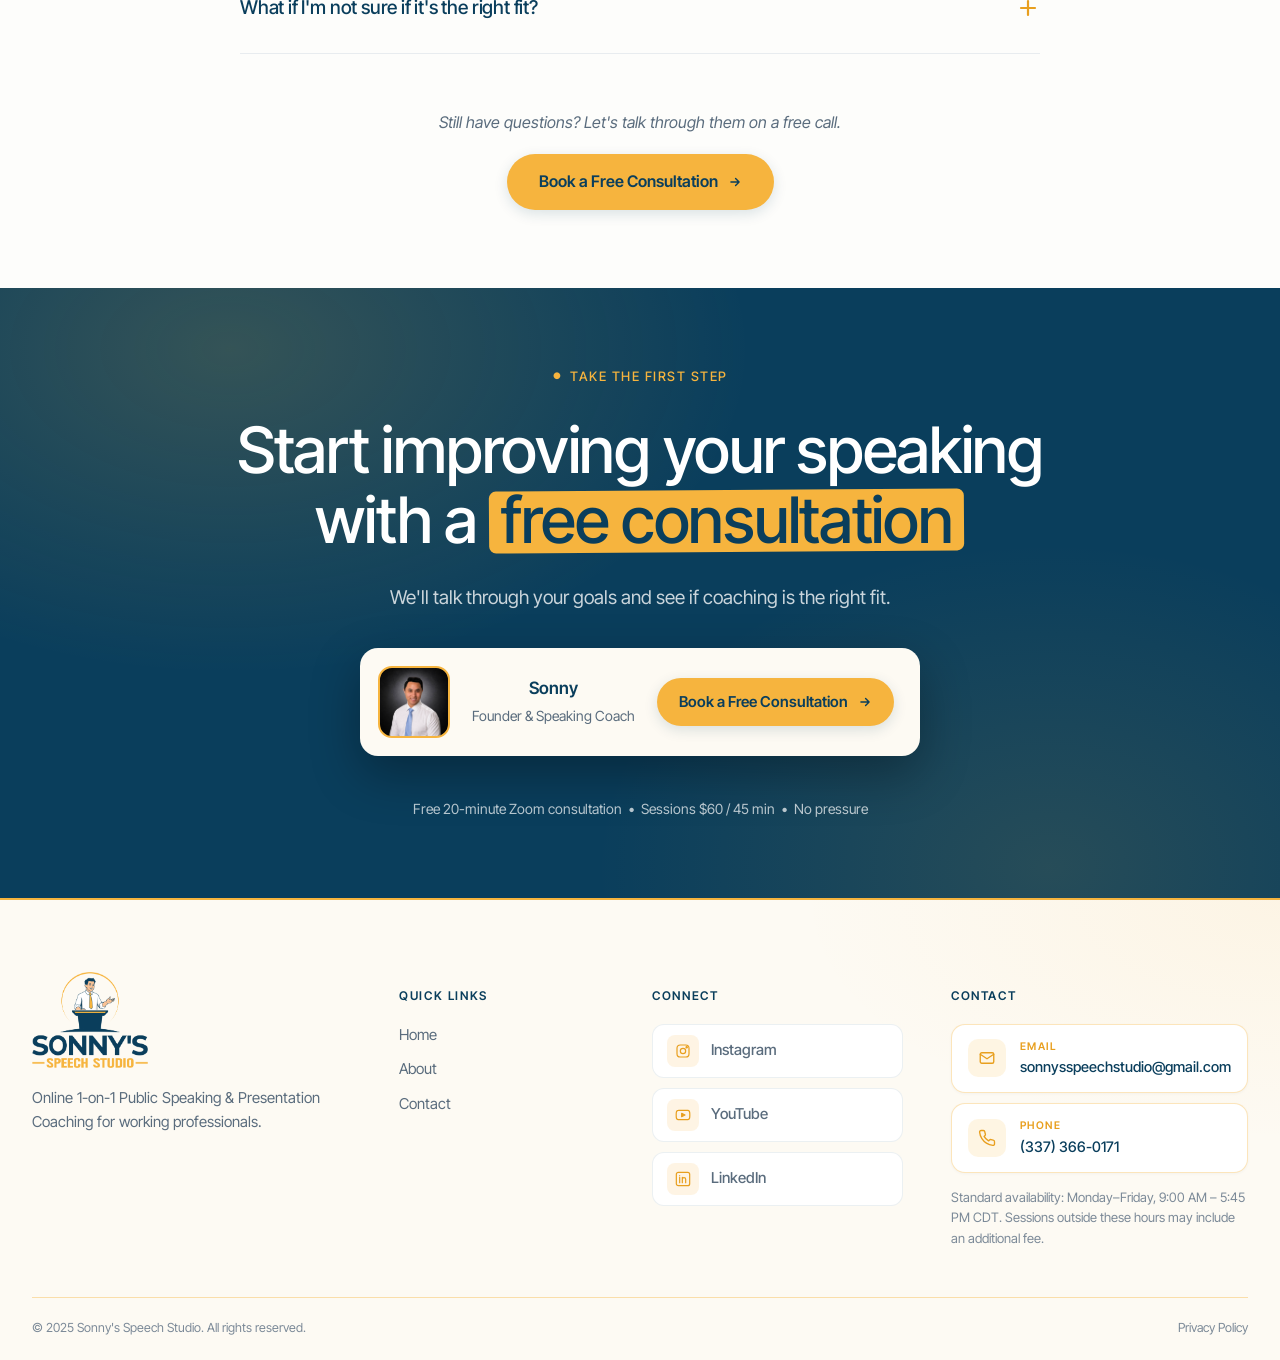
==== commit d5df0f69: "Round 11 (final pre-launch): hero cleanup, copy refinements, image swap to originals, contact form p" ====
--- a/index.html
+++ b/index.html
@@ -19,7 +19,7 @@
 <meta property="og:site_name" content="Sonny's Speech Studio" />
 <meta property="og:title" content="Sonny's Speech Studio — 1-on-1 Online Public Speaking Coaching" />
 <meta property="og:description" content="Speak clearly and confidently in meetings and presentations. 1-on-1 online coaching for professionals — structured, practical, 100% online via Zoom. Book a free 20-minute Zoom consultation." />
-<meta property="og:image" content="assets/sonny-tie.jpg" />
+<meta property="og:image" content="assets/blue-suit-blue-tie.jpg" />
 <meta property="og:image:width" content="1200" />
 <meta property="og:image:height" content="630" />
 <meta property="og:image:alt" content="Sonny — public speaking coach" />
@@ -29,7 +29,7 @@
 <meta name="twitter:card" content="summary_large_image" />
 <meta name="twitter:title" content="Sonny's Speech Studio — 1-on-1 Online Public Speaking Coaching" />
 <meta name="twitter:description" content="Speak clearly and confidently in meetings and presentations. 1-on-1 online coaching for professionals — book a free 20-minute Zoom consultation." />
-<meta name="twitter:image" content="assets/sonny-tie.jpg" />
+<meta name="twitter:image" content="assets/blue-suit-blue-tie.jpg" />
 <meta name="twitter:image:alt" content="Sonny — public speaking coach" />
 
 <meta name="theme-color" content="#0a3e5c" />
@@ -133,22 +133,15 @@
       <div class="hero-content reveal">
         <h1>Speak clearly and <span class="hl">confidently</span> in meetings and presentations</h1>
         <p class="sub">1-on-1 coaching for professionals who want structured, practical improvement — not generic advice.</p>
-        <div class="hero-trust">
-          <span>12+ years public speaking experience</span>
-          <span class="dot">●</span>
-          <span>1-on-1 coaching</span>
-          <span class="dot">●</span>
-          <span>100% online via Zoom</span>
-        </div>
+        <p class="hero-reassure-line">
+          <svg class="hr-check" width="16" height="16" viewBox="0 0 24 24" fill="none" stroke="currentColor" stroke-width="3" stroke-linecap="round" stroke-linejoin="round" aria-hidden="true"><polyline points="20 6 9 17 4 12"/></svg>
+          <strong>Free 20-min Zoom consultation</strong> &mdash; then $60 per 45-minute session. No pressure.
+        </p>
         <div class="hero-cta">
           <a href="/contact" class="btn">Book a Free Consultation
             <svg class="arrow" width="14" height="14" viewBox="0 0 24 24" fill="none" stroke="currentColor" stroke-width="2.4" stroke-linecap="round" stroke-linejoin="round"><path d="M5 12h14M13 6l6 6-6 6"/></svg>
           </a>
         </div>
-        <p class="hero-reassure-line">
-          <svg class="hr-check" width="16" height="16" viewBox="0 0 24 24" fill="none" stroke="currentColor" stroke-width="3" stroke-linecap="round" stroke-linejoin="round" aria-hidden="true"><polyline points="20 6 9 17 4 12"/></svg>
-          <strong>Free 20-min Zoom consultation</strong> &mdash; then $60 per 45-minute session. No pressure.
-        </p>
       </div>
       <div class="hero-photo-col reveal">
         <div class="hero-photo" role="img" aria-label="Portrait of Sonny, public speaking coach"></div>
@@ -538,7 +531,7 @@
       <div class="meet-left reveal">
         <span class="eyebrow">Meet Your Coach</span>
         <h2 style="margin-top:8px">Hi, I'm <span class="hl">Sonny</span>.</h2>
-        <p>I'm a public speaking coach with 12+ years of public speaking experience, helping working professionals communicate with more clarity and presence — in real meetings, presentations, and high-stakes conversations.</p>
+        <p>I'm a public speaking coach with 12+ years of public speaking experience, helping working professionals communicate with more clarity and presence — in real meetings, presentations, and leadership conversations.</p>
         <p>My approach is simple: structured, practical sessions that focus on the situations you're actually preparing for. Every session has a clear plan, real-time feedback, and concrete adjustments you can apply right away.</p>
         <div class="meet-cred">
           <span class="chip">12+ years public speaking experience</span>
@@ -632,7 +625,7 @@
         <summary>Who is this coaching for?
           <svg class="pm" viewBox="0 0 24 24" fill="none" stroke="currentColor" stroke-width="2.2" stroke-linecap="round"><path d="M12 5v14M5 12h14"/></svg>
         </summary>
-        <p class="ans">Working professionals who want to communicate more clearly and confidently in real work situations — meetings, presentations, sales conversations, leadership moments. It's a fit if you want structured, ongoing improvement rather than a quick tip or generic course.</p>
+        <p class="ans">Working professionals who want to communicate more clearly and confidently in real work situations — meetings, presentations, leadership moments. It's a fit if you want structured, ongoing improvement rather than a quick tip or generic course.</p>
       </details>
       <details class="qa">
         <summary>How does coaching work?
--- a/assets/styles.css
+++ b/assets/styles.css
@@ -295,8 +295,8 @@
     pointer-events:none;
   }
   .hero-grid{
-    display:grid;grid-template-columns:1.55fr 1fr;
-    gap:56px;align-items:center;
+    display:grid;grid-template-columns:1.4fr 1fr;
+    gap:44px;align-items:center;
     position:relative;z-index:1;
   }
   .hero-content{display:flex;flex-direction:column;gap:clamp(12px, 1.6vh, 20px);max-width:820px}
@@ -332,13 +332,13 @@
     flex-shrink:0;color:var(--gold);
   }
 
-  .hero-photo-col{position:relative;display:flex;justify-content:right}
+  .hero-photo-col{position:relative;display:flex;justify-content:flex-start}
   .hero-photo{
-    width:100%;max-width:clamp(300px, calc(160px + 22vh), 460px);aspect-ratio:3/4;
+    width:100%;max-width:clamp(340px, calc(180px + 25vh), 525px);aspect-ratio:3/4;
     border-radius:20px;
     border:2px solid var(--gold);
     box-shadow:0 30px 60px rgba(0,0,0,.35);
-    background-image:url("sonny-tie.jpg");
+    background-image:url("blue-suit-blue-tie.jpg");
     background-size:cover;background-position:center 18%;
     position:relative;
   }
@@ -494,7 +494,8 @@
   /* ========================================================
      5 — HOW COACHING HELPS (zigzag)
      ======================================================== */
-  .helps{background:var(--white);padding-bottom:calc(var(--section-py) + 24px)}
+  .helps{background:var(--white);padding-bottom:calc(var(--section-py) * 0.7)}
+  .works{padding-top:calc(var(--section-py) * 0.78)}
   .zig{
     display:grid;grid-template-columns:1fr 1fr;
     gap:80px;align-items:center;
@@ -543,7 +544,7 @@
   .works-photo{
     width:100%;aspect-ratio:4/5;
     border-radius:22px;
-    background-image:url("sonny-no-tie.jpg");
+    background-image:url("blue-suit-no-tie.jpg");
     background-size:cover;background-position:center 18%;
     box-shadow:0 30px 60px rgba(10,62,92,.18);
     border:2px solid var(--gold);
@@ -721,7 +722,7 @@
   .meet-photo-wrap{position:relative}
   .meet-photo{
     aspect-ratio:4/5;
-    background-image:url("sonny-tux.jpg");
+    background-image:url("black-suit-black-tie.jpg");
     background-size:cover;background-position:center 22%;
     border-radius:22px;
     box-shadow:0 30px 60px rgba(10,62,92,.18);
@@ -843,7 +844,7 @@
   }
   .sonny-card .av{
     width:72px;height:72px;border-radius:14px;
-    background-image:url("sonny-no-tie.jpg");
+    background-image:url("no-suit-blue-tie.jpg");
     background-size:cover;background-position:center 18%;
     flex-shrink:0;
     border:2px solid var(--gold);
